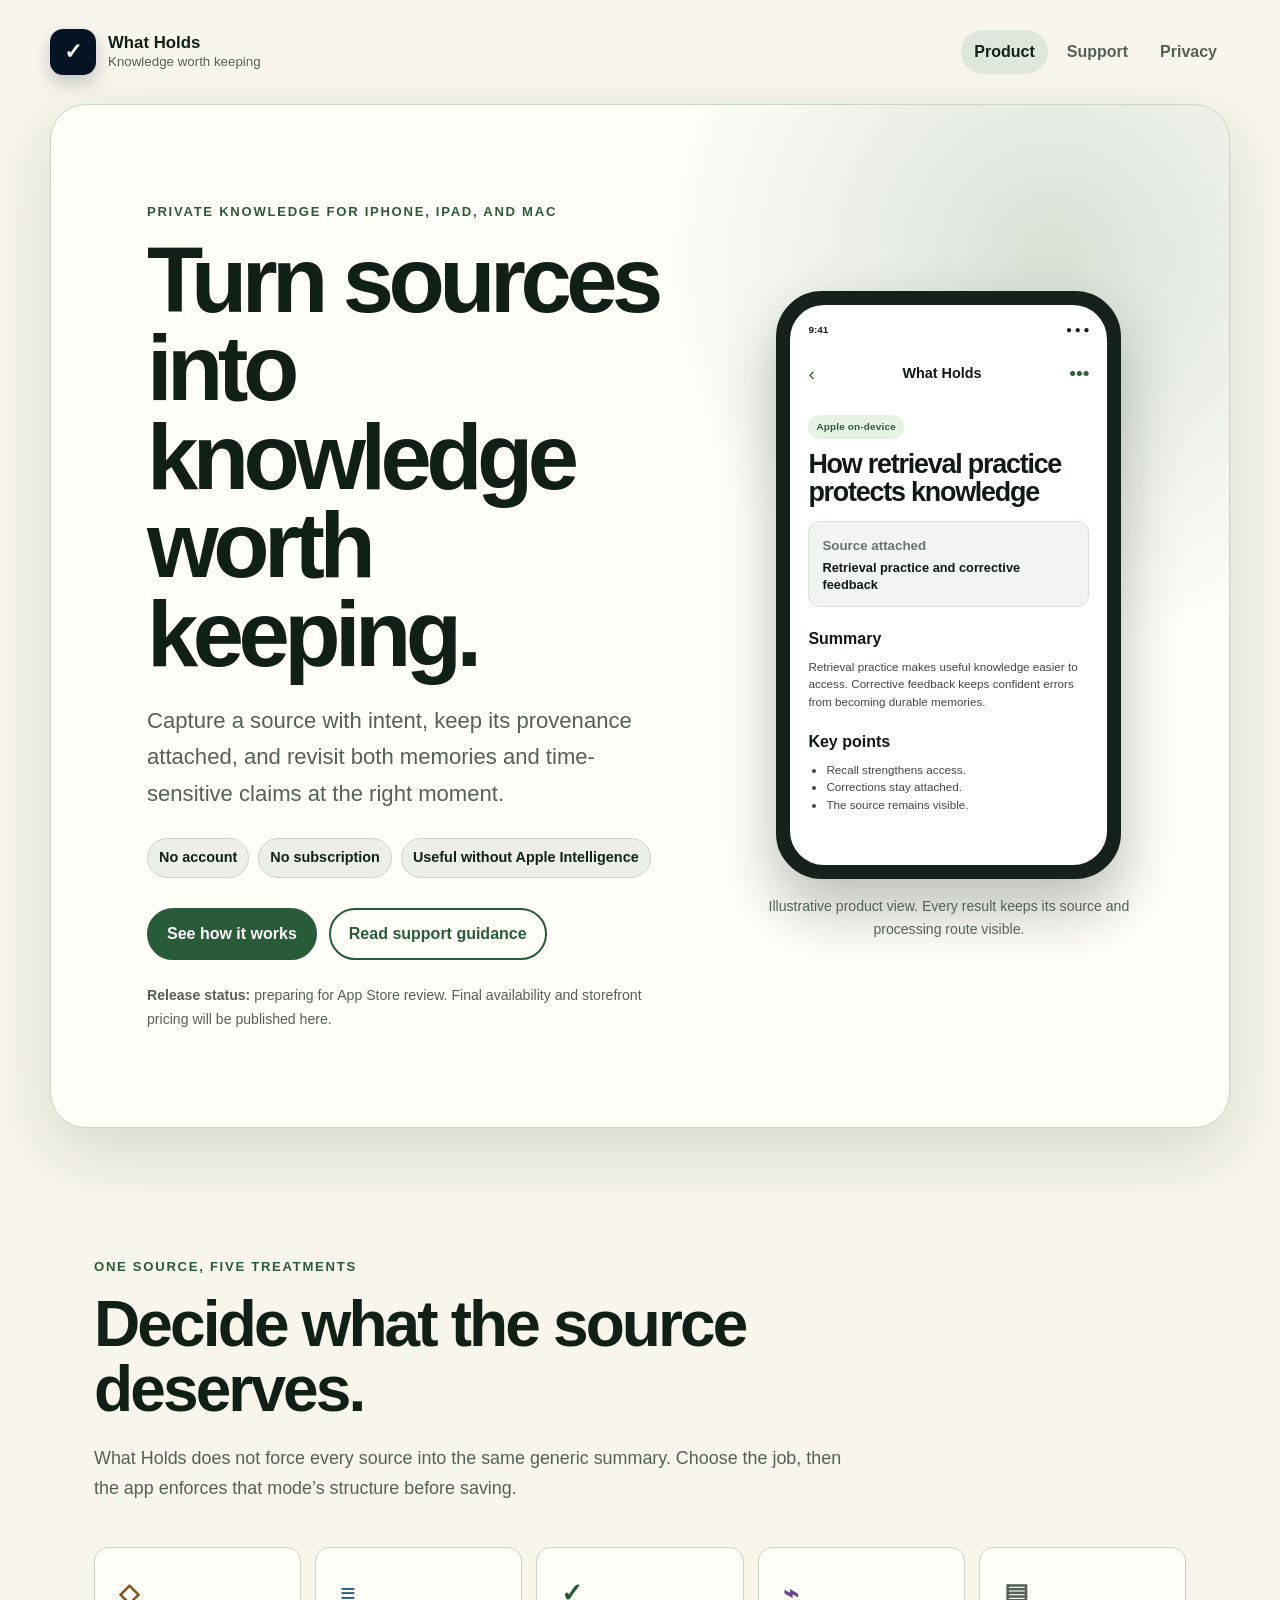
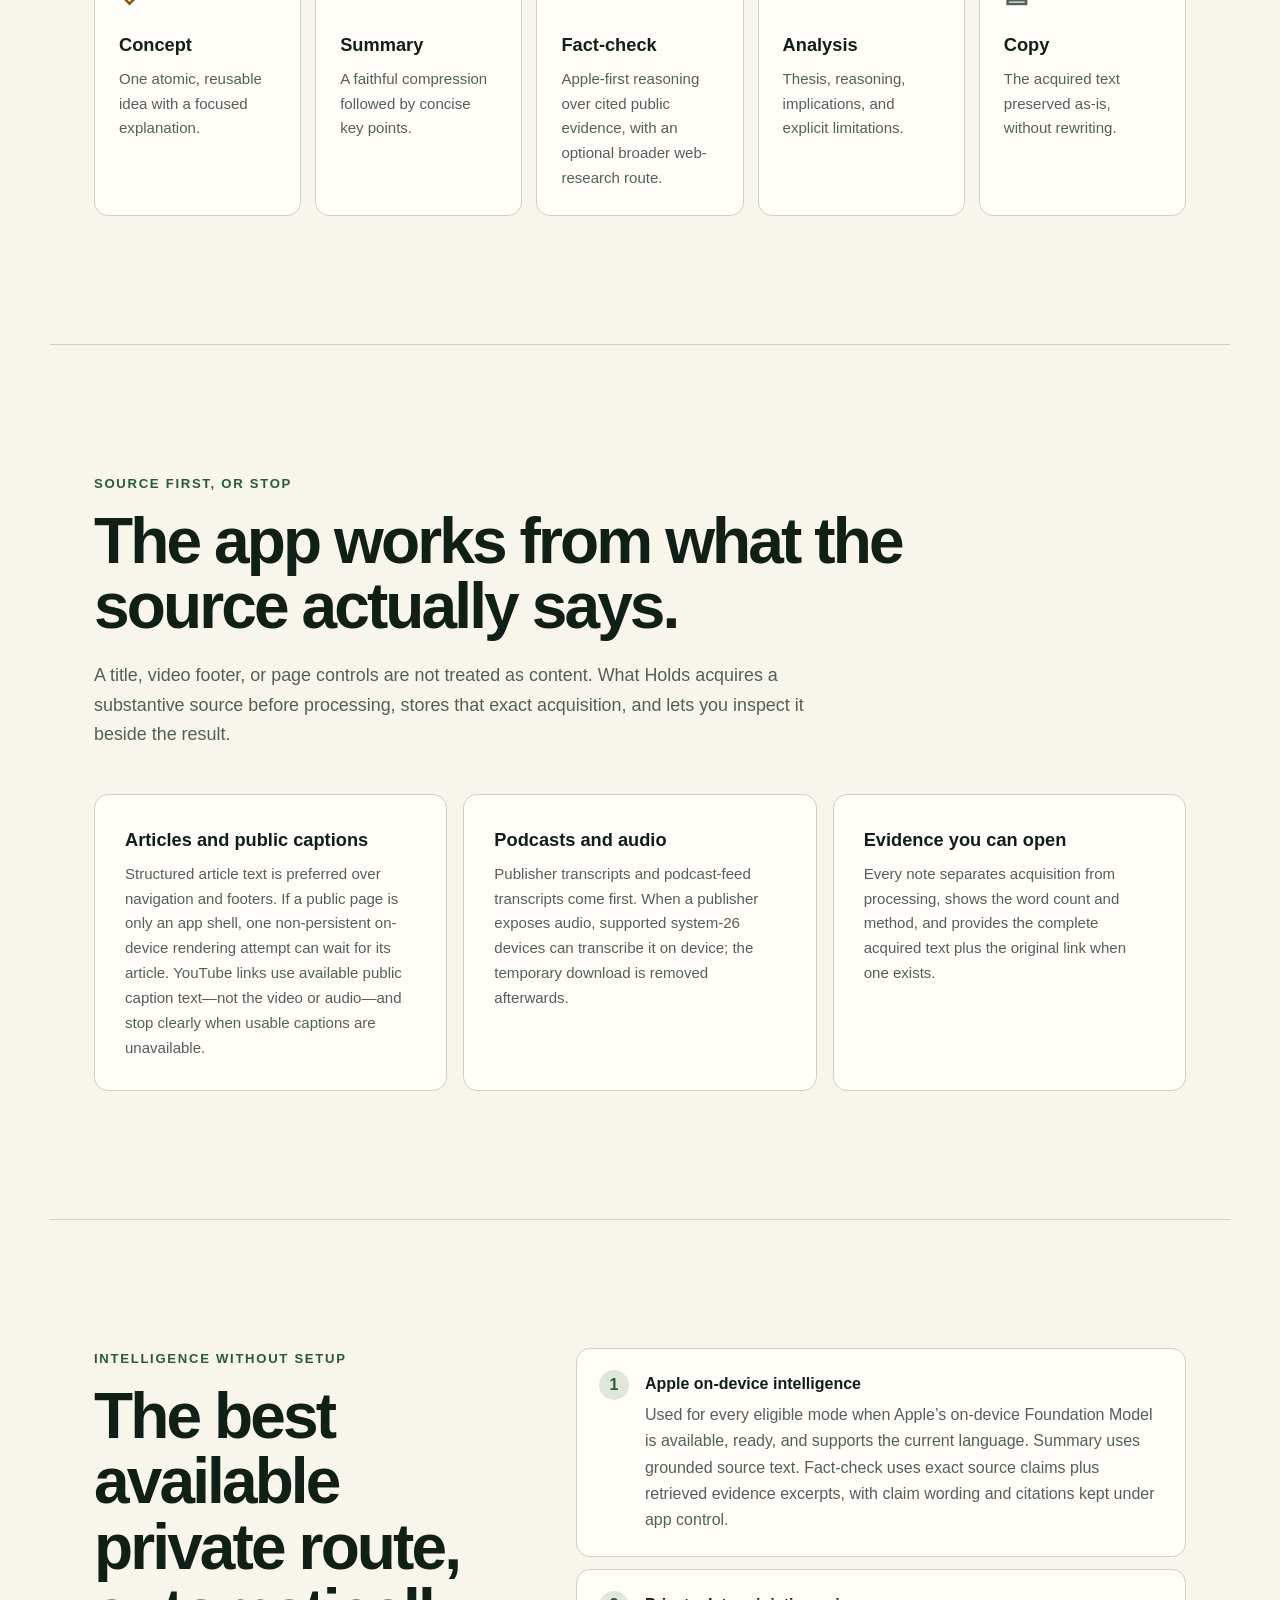
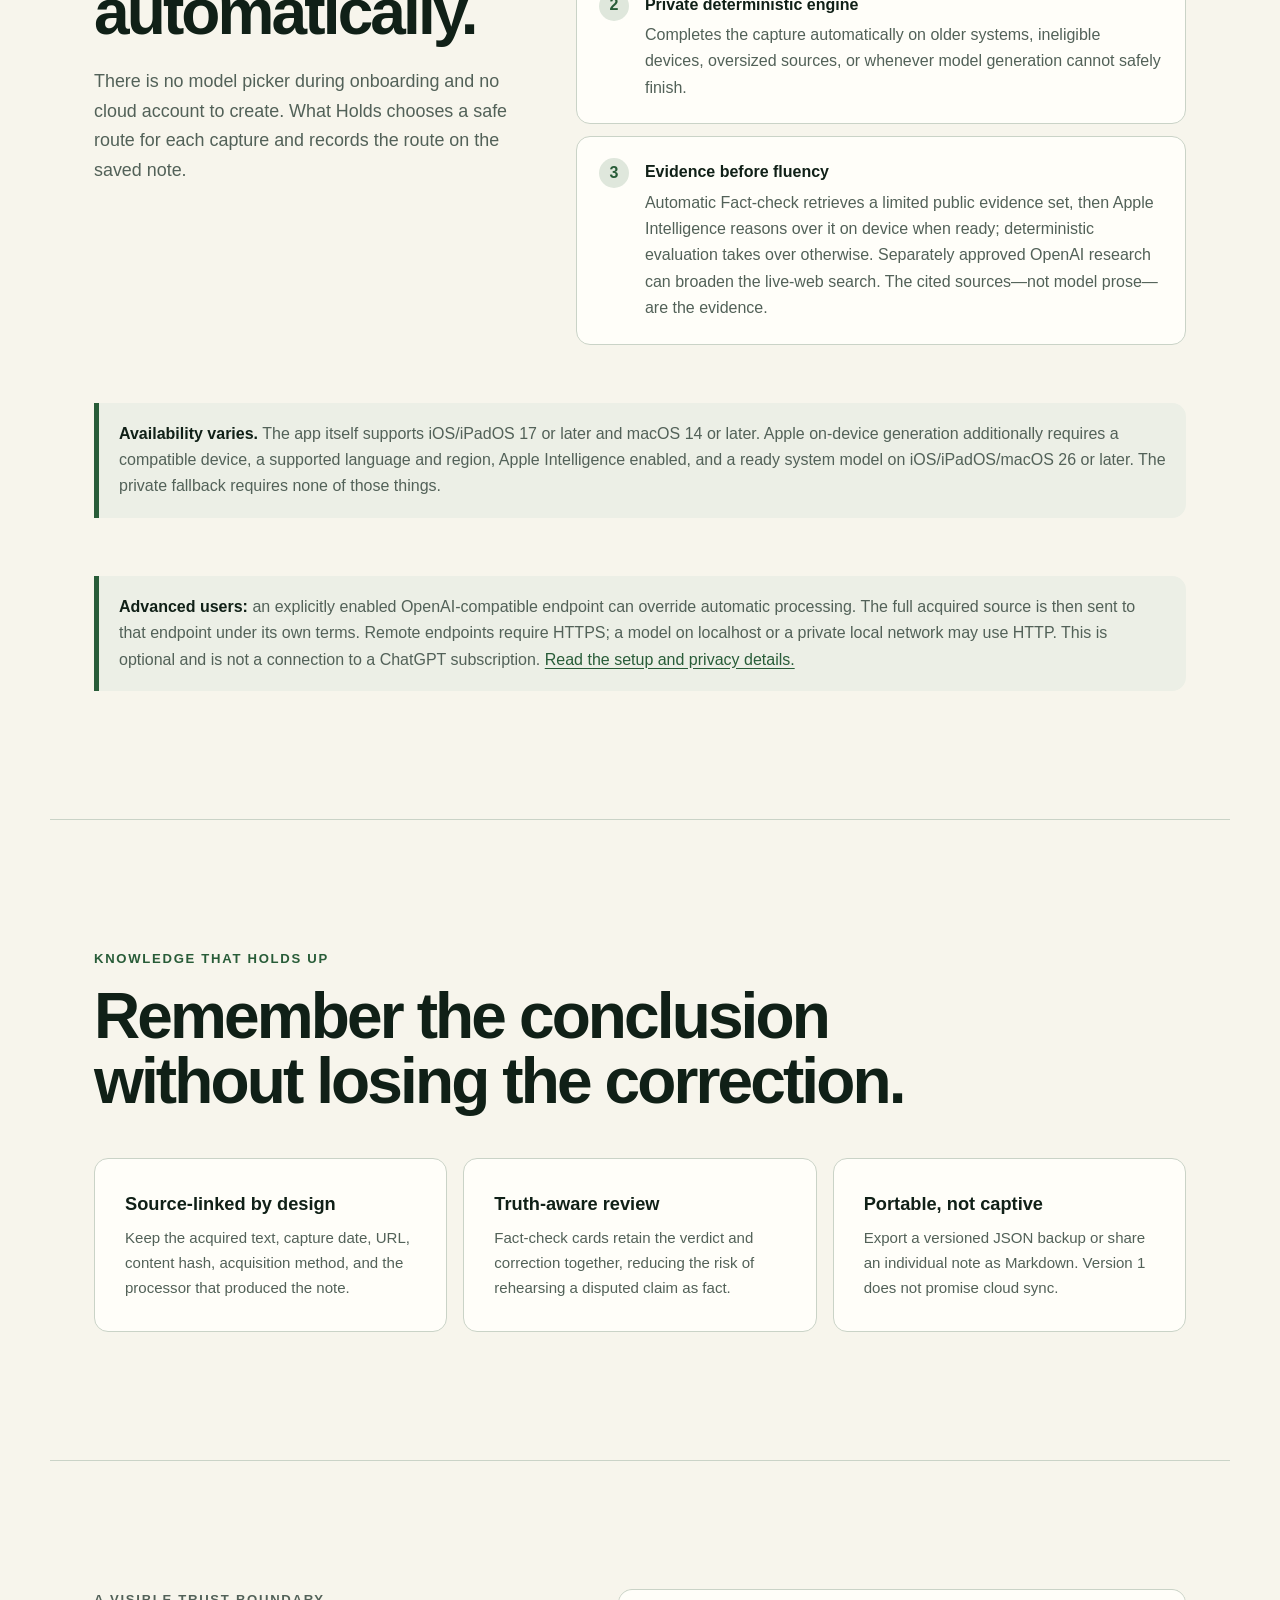
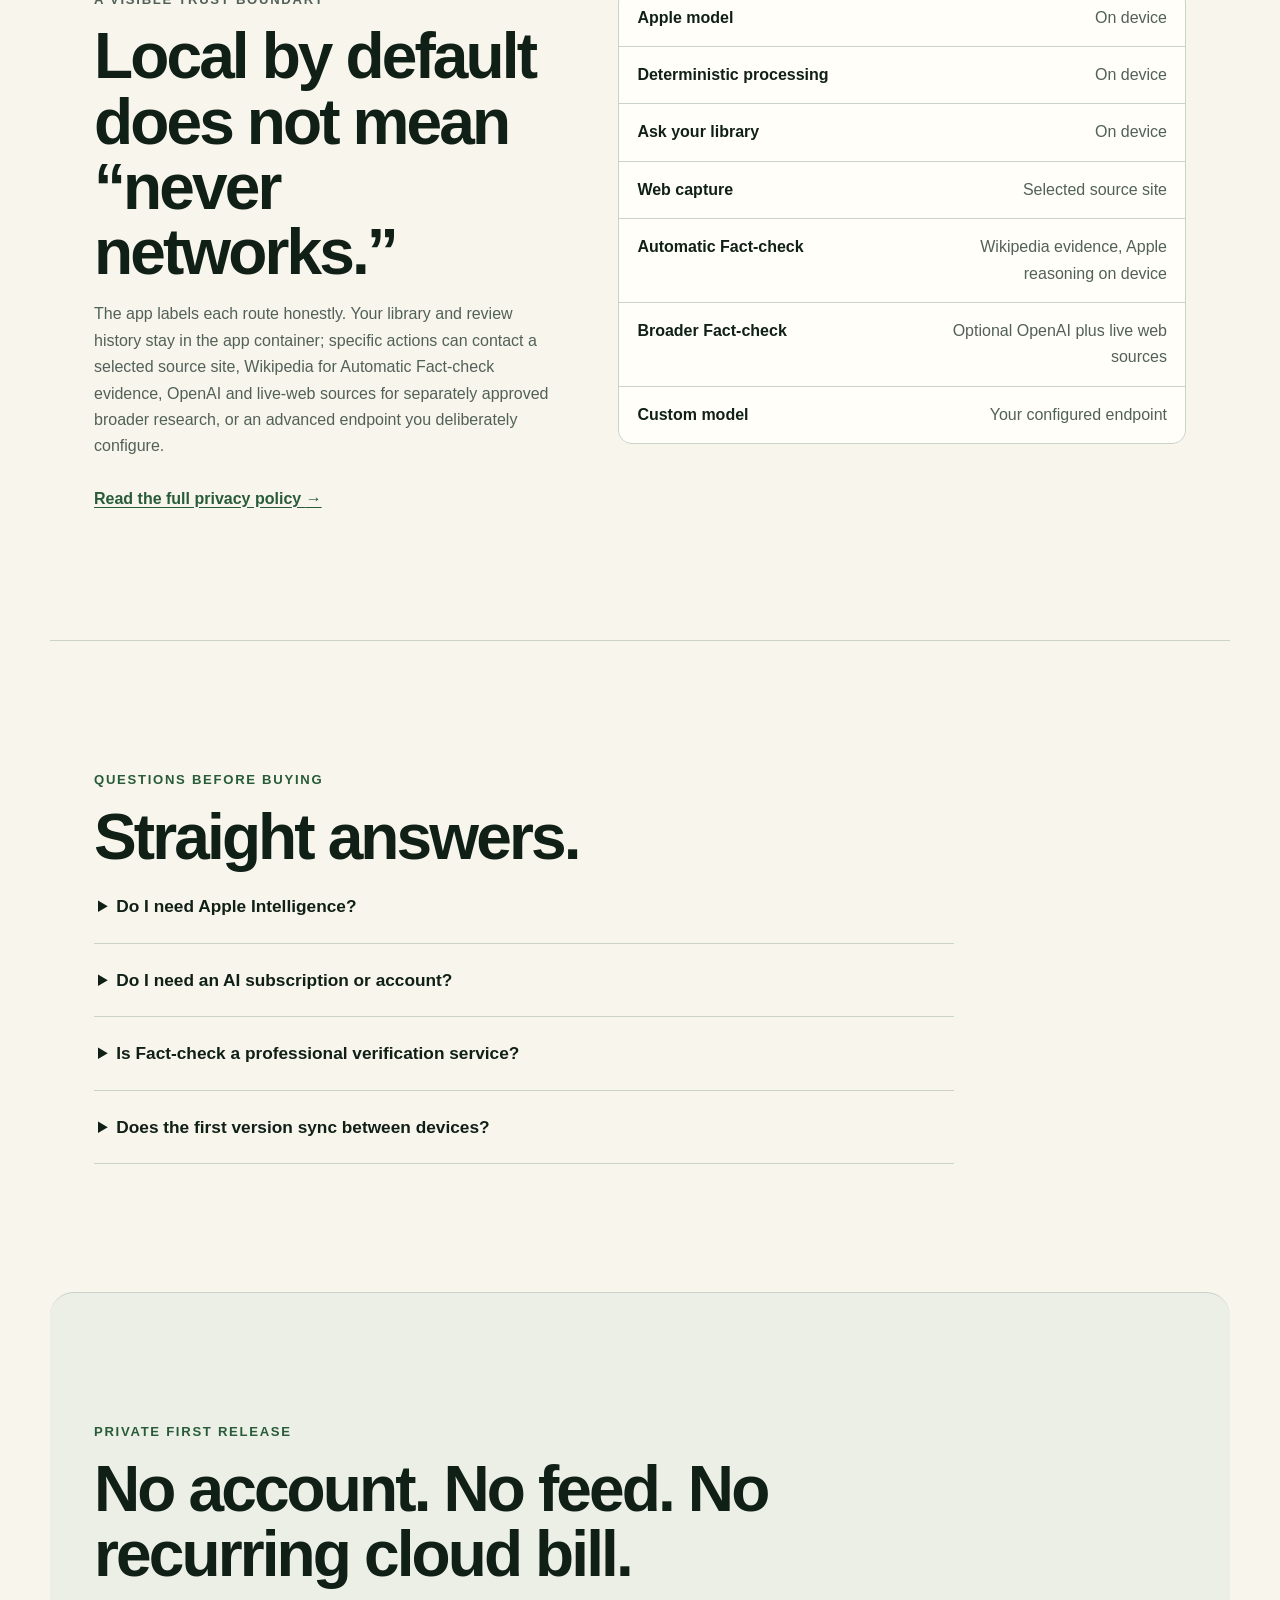
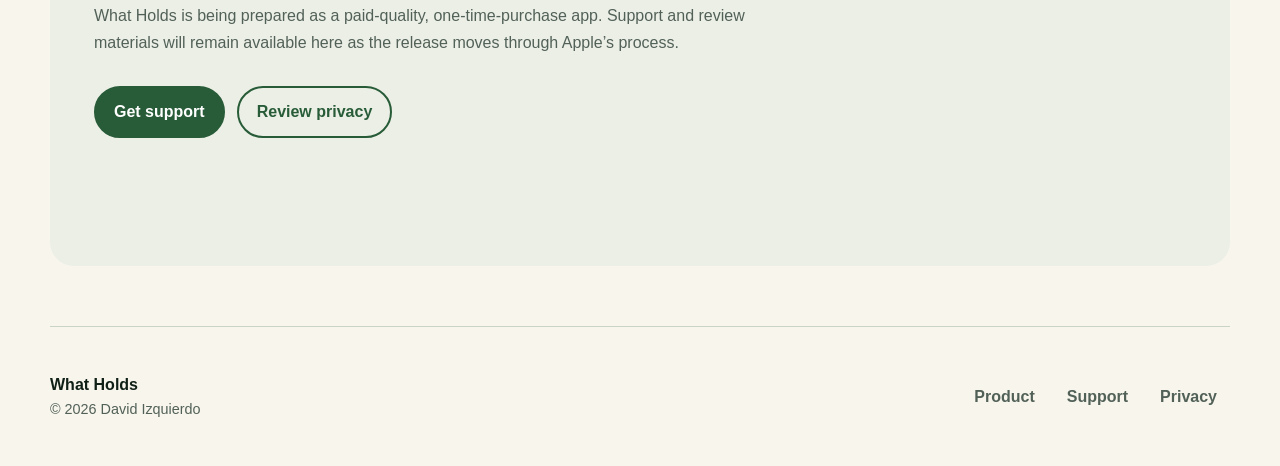
==== index.html @ 62cf9e4e "Explain Apple-first fact-check processing" ====
<!doctype html>
<html lang="en">
<head>
  <meta charset="utf-8">
  <meta name="viewport" content="width=device-width, initial-scale=1">
  <meta name="description" content="What Holds turns sources into durable, source-linked knowledge with automatic on-device intelligence and a private fallback.">
  <meta name="theme-color" media="(prefers-color-scheme: light)" content="#f7f5ec">
  <meta name="theme-color" media="(prefers-color-scheme: dark)" content="#0d1510">
  <meta property="og:type" content="website">
  <meta property="og:title" content="What Holds — Knowledge worth keeping">
  <meta property="og:description" content="Capture deliberately, keep the source attached, and review conclusions without losing corrections.">
  <meta property="og:url" content="https://davidizki.github.io/what-holds-support/">
  <title>What Holds — Knowledge worth keeping</title>
  <link rel="canonical" href="https://davidizki.github.io/what-holds-support/">
  <link rel="icon" href="site-icon.svg" type="image/svg+xml">
  <link rel="stylesheet" href="styles.css">
</head>
<body>
<a class="skip-link" href="#main">Skip to content</a>

<header class="site-header">
  <a class="brand" href="index.html" aria-label="What Holds home">
    <span class="mark" aria-hidden="true">✓</span>
    <span><strong>What Holds</strong><small>Knowledge worth keeping</small></span>
  </a>
  <nav aria-label="Primary navigation">
    <a href="index.html" aria-current="page">Product</a>
    <a href="support.html">Support</a>
    <a href="privacy.html">Privacy</a>
  </nav>
</header>

<main id="main">
  <section class="hero" aria-labelledby="hero-title">
    <div class="hero-copy">
      <p class="eyebrow">Private knowledge for iPhone, iPad, and Mac</p>
      <h1 id="hero-title">Turn sources into knowledge worth keeping.</h1>
      <p class="lede">Capture a source with intent, keep its provenance attached, and revisit both memories and time-sensitive claims at the right moment.</p>
      <ul class="promise-list" aria-label="Product promises">
        <li>No account</li>
        <li>No subscription</li>
        <li>Useful without Apple Intelligence</li>
      </ul>
      <div class="actions">
        <a class="button" href="#treatments">See how it works</a>
        <a class="button secondary" href="support.html">Read support guidance</a>
      </div>
      <p class="release-note"><strong>Release status:</strong> preparing for App Store review. Final availability and storefront pricing will be published here.</p>
    </div>

    <figure class="product-preview">
      <div class="device-frame">
        <div class="app-mock" role="img" aria-label="Illustration of What Holds showing a source-linked Summary and Apple on-device processing provenance">
          <div aria-hidden="true">
            <div class="mock-status"><span>9:41</span><span>● ● ●</span></div>
            <div class="mock-nav"><span>‹</span><strong>What Holds</strong><span>•••</span></div>
            <span class="mock-provider">Apple on-device</span>
            <h3>How retrieval practice protects knowledge</h3>
            <div class="mock-source"><small>Source attached</small><strong>Retrieval practice and corrective feedback</strong></div>
            <h4>Summary</h4>
            <p>Retrieval practice makes useful knowledge easier to access. Corrective feedback keeps confident errors from becoming durable memories.</p>
            <h4>Key points</h4>
            <ul>
              <li>Recall strengthens access.</li>
              <li>Corrections stay attached.</li>
              <li>The source remains visible.</li>
            </ul>
          </div>
        </div>
      </div>
      <figcaption>Illustrative product view. Every result keeps its source and processing route visible.</figcaption>
    </figure>
  </section>

  <section id="treatments" class="section" aria-labelledby="treatments-title">
    <p class="eyebrow">One source, five treatments</p>
    <h2 id="treatments-title">Decide what the source deserves.</h2>
    <p class="section-intro">What Holds does not force every source into the same generic summary. Choose the job, then the app enforces that mode’s structure before saving.</p>
    <div class="mode-grid">
      <article class="mode-card concept">
        <span class="mode-icon" aria-hidden="true">◇</span>
        <h3>Concept</h3>
        <p>One atomic, reusable idea with a focused explanation.</p>
      </article>
      <article class="mode-card summary">
        <span class="mode-icon" aria-hidden="true">≡</span>
        <h3>Summary</h3>
        <p>A faithful compression followed by concise key points.</p>
      </article>
      <article class="mode-card fact-check">
        <span class="mode-icon" aria-hidden="true">✓</span>
        <h3>Fact-check</h3>
        <p>Apple-first reasoning over cited public evidence, with an optional broader web-research route.</p>
      </article>
      <article class="mode-card analysis">
        <span class="mode-icon" aria-hidden="true">⌁</span>
        <h3>Analysis</h3>
        <p>Thesis, reasoning, implications, and explicit limitations.</p>
      </article>
      <article class="mode-card copy">
        <span class="mode-icon" aria-hidden="true">▤</span>
        <h3>Copy</h3>
        <p>The acquired text preserved as-is, without rewriting.</p>
      </article>
    </div>
  </section>

  <section class="section" aria-labelledby="source-first-title">
    <p class="eyebrow">Source first, or stop</p>
    <h2 id="source-first-title">The app works from what the source actually says.</h2>
    <p class="section-intro">A title, video footer, or page controls are not treated as content. What Holds acquires a substantive source before processing, stores that exact acquisition, and lets you inspect it beside the result.</p>
    <div class="benefit-grid">
      <article class="feature-card">
        <h3>Articles and public captions</h3>
        <p>Structured article text is preferred over navigation and footers. If a public page is only an app shell, one non-persistent on-device rendering attempt can wait for its article. YouTube links use available public caption text—not the video or audio—and stop clearly when usable captions are unavailable.</p>
      </article>
      <article class="feature-card">
        <h3>Podcasts and audio</h3>
        <p>Publisher transcripts and podcast-feed transcripts come first. When a publisher exposes audio, supported system-26 devices can transcribe it on device; the temporary download is removed afterwards.</p>
      </article>
      <article class="feature-card">
        <h3>Evidence you can open</h3>
        <p>Every note separates acquisition from processing, shows the word count and method, and provides the complete acquired text plus the original link when one exists.</p>
      </article>
    </div>
  </section>

  <section class="section intelligence" aria-labelledby="intelligence-title">
    <div>
      <p class="eyebrow">Intelligence without setup</p>
      <h2 id="intelligence-title">The best available private route, automatically.</h2>
      <p class="section-intro">There is no model picker during onboarding and no cloud account to create. What Holds chooses a safe route for each capture and records the route on the saved note.</p>
    </div>
    <ol class="route-list">
      <li>
        <strong>Apple on-device intelligence</strong>
        <span>Used for every eligible mode when Apple’s on-device Foundation Model is available, ready, and supports the current language. Summary uses grounded source text. Fact-check uses exact source claims plus retrieved evidence excerpts, with claim wording and citations kept under app control.</span>
      </li>
      <li>
        <strong>Private deterministic engine</strong>
        <span>Completes the capture automatically on older systems, ineligible devices, oversized sources, or whenever model generation cannot safely finish.</span>
      </li>
      <li>
        <strong>Evidence before fluency</strong>
        <span>Automatic Fact-check retrieves a limited public evidence set, then Apple Intelligence reasons over it on device when ready; deterministic evaluation takes over otherwise. Separately approved OpenAI research can broaden the live-web search. The cited sources—not model prose—are the evidence.</span>
      </li>
    </ol>
    <aside class="notice" aria-label="Apple Intelligence availability">
      <strong>Availability varies.</strong> The app itself supports iOS/iPadOS 17 or later and macOS 14 or later. Apple on-device generation additionally requires a compatible device, a supported language and region, Apple Intelligence enabled, and a ready system model on iOS/iPadOS/macOS 26 or later. The private fallback requires none of those things.
    </aside>
    <p class="advanced-note"><strong>Advanced users:</strong> an explicitly enabled OpenAI-compatible endpoint can override automatic processing. The full acquired source is then sent to that endpoint under its own terms. Remote endpoints require HTTPS; a model on localhost or a private local network may use HTTP. This is optional and is not a connection to a ChatGPT subscription. <a href="support.html#custom-endpoint">Read the setup and privacy details.</a></p>
  </section>

  <section class="section" aria-labelledby="learning-title">
    <p class="eyebrow">Knowledge that holds up</p>
    <h2 id="learning-title">Remember the conclusion without losing the correction.</h2>
    <div class="benefit-grid">
      <article class="feature-card">
        <h3>Source-linked by design</h3>
        <p>Keep the acquired text, capture date, URL, content hash, acquisition method, and the processor that produced the note.</p>
      </article>
      <article class="feature-card">
        <h3>Truth-aware review</h3>
        <p>Fact-check cards retain the verdict and correction together, reducing the risk of rehearsing a disputed claim as fact.</p>
      </article>
      <article class="feature-card">
        <h3>Portable, not captive</h3>
        <p>Export a versioned JSON backup or share an individual note as Markdown. Version 1 does not promise cloud sync.</p>
      </article>
    </div>
  </section>

  <section class="section privacy-summary" aria-labelledby="privacy-title">
    <div>
      <p class="eyebrow">A visible trust boundary</p>
      <h2 id="privacy-title">Local by default does not mean “never networks.”</h2>
      <p>The app labels each route honestly. Your library and review history stay in the app container; specific actions can contact a selected source site, Wikipedia for Automatic Fact-check evidence, OpenAI and live-web sources for separately approved broader research, or an advanced endpoint you deliberately configure.</p>
      <a class="text-link" href="privacy.html">Read the full privacy policy <span aria-hidden="true">→</span></a>
    </div>
    <dl class="boundary-list">
      <div><dt>Apple model</dt><dd>On device</dd></div>
      <div><dt>Deterministic processing</dt><dd>On device</dd></div>
      <div><dt>Ask your library</dt><dd>On device</dd></div>
      <div><dt>Web capture</dt><dd>Selected source site</dd></div>
      <div><dt>Automatic Fact-check</dt><dd>Wikipedia evidence, Apple reasoning on device</dd></div>
      <div><dt>Broader Fact-check</dt><dd>Optional OpenAI plus live web sources</dd></div>
      <div><dt>Custom model</dt><dd>Your configured endpoint</dd></div>
    </dl>
  </section>

  <section class="section faq" aria-labelledby="faq-title">
    <p class="eyebrow">Questions before buying</p>
    <h2 id="faq-title">Straight answers.</h2>
    <details>
      <summary>Do I need Apple Intelligence?</summary>
      <p>No. Compatible devices get richer on-device processing automatically when Apple’s model is ready. Every supported device retains the private deterministic route.</p>
    </details>
    <details>
      <summary>Do I need an AI subscription or account?</summary>
      <p>No What Holds account or subscription is required. Automatic Apple-first Fact-check and standard processing work without an API key. Broader live-web research is optional and needs a separately billed OpenAI Platform API key; it cannot use or connect to a ChatGPT subscription. The advanced custom endpoint is also optional.</p>
    </details>
    <details>
      <summary>Is Fact-check a professional verification service?</summary>
      <p>No. Automatic Fact-check asks Apple Intelligence to reason on device over a clearly limited retrieved evidence set when the model is ready, with deterministic evaluation otherwise. Optional OpenAI research can search more current web sources and save verified clickable citations. Both are automated research aids: “Unsupported” means the selected route did not corroborate the claim, not that the claim is proven false.</p>
    </details>
    <details>
      <summary>Does the first version sync between devices?</summary>
      <p>No. Each device keeps its own local library. Use JSON export for a portable backup and import it deliberately on another device.</p>
    </details>
  </section>

  <section class="section closing" aria-labelledby="closing-title">
    <p class="eyebrow">Private first release</p>
    <h2 id="closing-title">No account. No feed. No recurring cloud bill.</h2>
    <p>What Holds is being prepared as a paid-quality, one-time-purchase app. Support and review materials will remain available here as the release moves through Apple’s process.</p>
    <div class="actions">
      <a class="button" href="support.html">Get support</a>
      <a class="button secondary" href="privacy.html">Review privacy</a>
    </div>
  </section>
</main>

<footer class="site-footer">
  <div><strong>What Holds</strong><span>© 2026 David Izquierdo</span></div>
  <nav aria-label="Footer navigation">
    <a href="index.html">Product</a>
    <a href="support.html">Support</a>
    <a href="privacy.html">Privacy</a>
  </nav>
</footer>
</body>
</html>
---- styles.css ----
:root {
  color-scheme: light dark;
  --ink: #102017;
  --muted: #526158;
  --paper: #f7f5ec;
  --paper-raised: #fffef9;
  --surface: #ecefe6;
  --surface-strong: #dfe7dc;
  --border: #cad3c7;
  --accent: #285c38;
  --accent-strong: #1f472c;
  --accent-ink: #ffffff;
  --blue: #225d80;
  --orange: #8a5110;
  --purple: #68458f;
  --shadow: 0 24px 70px rgb(26 48 31 / 14%);
  --radius: 24px;
  --compact-radius: 14px;
  font-family: -apple-system, BlinkMacSystemFont, "SF Pro Text", "Segoe UI", sans-serif;
}

@media (prefers-color-scheme: dark) {
  :root {
    --ink: #eef4ed;
    --muted: #b3c0b5;
    --paper: #0d1510;
    --paper-raised: #121d16;
    --surface: #17231a;
    --surface-strong: #213126;
    --border: #34473a;
    --accent: #a4d39e;
    --accent-strong: #c0e8bb;
    --accent-ink: #102017;
    --blue: #8bc8eb;
    --orange: #efb96e;
    --purple: #c4a7e5;
    --shadow: 0 24px 70px rgb(0 0 0 / 35%);
  }
}

* { box-sizing: border-box; }
html { scroll-behavior: smooth; }
body {
  margin: 0;
  background: var(--paper);
  color: var(--ink);
  font-size: 1rem;
  line-height: 1.65;
  text-rendering: optimizeLegibility;
}
img { display: block; max-width: 100%; }
a { color: var(--accent); text-underline-offset: .18em; }
a:hover { color: var(--accent-strong); }
a:focus-visible,
button:focus-visible,
summary:focus-visible,
[tabindex="0"]:focus-visible {
  outline: 3px solid var(--accent);
  outline-offset: 4px;
  border-radius: 4px;
}
.skip-link {
  position: fixed;
  z-index: 20;
  top: 12px;
  left: 12px;
  padding: 10px 14px;
  border-radius: 8px;
  background: var(--accent);
  color: var(--accent-ink);
  font-weight: 750;
  transform: translateY(-160%);
}
.skip-link:focus { transform: translateY(0); }

.site-header,
.site-footer,
main {
  width: min(1180px, calc(100% - 40px));
  margin-inline: auto;
}
.site-header {
  display: flex;
  align-items: center;
  justify-content: space-between;
  gap: 24px;
  min-height: 104px;
  padding-block: 20px;
}
.brand {
  display: inline-flex;
  align-items: center;
  gap: 12px;
  color: var(--ink);
  text-decoration: none;
}
.brand > span:last-child { display: grid; line-height: 1.25; }
.brand strong { font-size: 1.05rem; }
.brand small { color: var(--muted); }
.mark {
  display: grid;
  width: 46px;
  height: 46px;
  place-items: center;
  border-radius: 13px;
  background: #061325;
  color: #eef4df;
  box-shadow: 0 8px 18px rgb(6 19 37 / 20%);
  font-size: 1.4rem;
  font-weight: 800;
}
.site-header nav,
.site-footer nav {
  display: flex;
  align-items: center;
  gap: 6px;
}
.site-header nav a,
.site-footer nav a {
  min-height: 44px;
  padding: 9px 13px;
  border-radius: 999px;
  color: var(--muted);
  font-weight: 700;
  text-decoration: none;
}
.site-header nav a:hover,
.site-header nav a[aria-current="page"],
.site-footer nav a:hover,
.site-footer nav a[aria-current="page"] {
  background: var(--surface-strong);
  color: var(--ink);
}

.hero {
  display: grid;
  grid-template-columns: minmax(0, 1.18fr) minmax(300px, .82fr);
  gap: clamp(38px, 7vw, 88px);
  align-items: center;
  min-height: 720px;
  padding: clamp(48px, 8vw, 96px);
  overflow: hidden;
  border: 1px solid var(--border);
  border-radius: 36px;
  background:
    radial-gradient(circle at 85% 15%, color-mix(in srgb, var(--accent) 18%, transparent), transparent 30%),
    var(--paper-raised);
  box-shadow: var(--shadow);
}
.hero > *,
.intelligence > *,
.privacy-summary > * { min-width: 0; }
.hero h1,
.document-header h1 {
  max-width: 760px;
  margin: 0;
  font-size: clamp(2.9rem, 7.2vw, 6.1rem);
  letter-spacing: -.06em;
  line-height: .96;
}
.eyebrow {
  margin: 0 0 14px;
  color: var(--accent);
  font-size: .82rem;
  font-weight: 850;
  letter-spacing: .13em;
  text-transform: uppercase;
}
.lede {
  max-width: 720px;
  margin: 24px 0 0;
  color: var(--muted);
  font-size: clamp(1.15rem, 2vw, 1.38rem);
}
.promise-list {
  display: flex;
  flex-wrap: wrap;
  gap: 9px;
  margin: 26px 0 0;
  padding: 0;
  list-style: none;
}
.promise-list li {
  padding: 7px 11px;
  border: 1px solid var(--border);
  border-radius: 999px;
  background: var(--surface);
  color: var(--ink);
  font-size: .9rem;
  font-weight: 720;
}
.actions {
  display: flex;
  flex-wrap: wrap;
  gap: 12px;
  margin-top: 30px;
}
.button {
  display: inline-flex;
  align-items: center;
  justify-content: center;
  min-height: 48px;
  padding: 11px 18px;
  border: 2px solid var(--accent);
  border-radius: 999px;
  background: var(--accent);
  color: var(--accent-ink);
  font-weight: 780;
  text-decoration: none;
}
.button:hover { background: var(--accent-strong); border-color: var(--accent-strong); color: var(--accent-ink); }
.button.secondary { background: transparent; color: var(--accent); }
.button.secondary:hover { background: var(--surface-strong); color: var(--accent-strong); }
.release-note {
  max-width: 620px;
  margin: 24px 0 0;
  color: var(--muted);
  font-size: .88rem;
}
.product-preview { width: 100%; margin: 0; text-align: center; }
.product-preview figcaption { margin-top: 16px; color: var(--muted); font-size: .88rem; }
.device-frame {
  width: min(100%, 345px);
  max-height: 590px;
  margin-inline: auto;
  padding: 9px;
  overflow: hidden;
  border: 5px solid #17211b;
  border-radius: 46px;
  background: #17211b;
  box-shadow: 0 30px 60px rgb(10 24 14 / 28%);
}
.app-mock {
  height: 560px;
  overflow: hidden;
  border-radius: 34px;
  background: #ffffff;
  color: #111914;
  text-align: left;
}
.app-mock > div { padding: 17px 18px 30px; }
.mock-status,
.mock-nav { display: flex; align-items: center; justify-content: space-between; }
.mock-status { margin-bottom: 20px; font-size: .62rem; font-weight: 800; }
.mock-nav { margin-bottom: 22px; font-size: .9rem; }
.mock-nav span { color: #315f36; font-size: 1.2rem; }
.mock-provider {
  display: inline-block;
  margin-bottom: 12px;
  padding: 4px 8px;
  border-radius: 999px;
  background: #e6f2e3;
  color: #285c38;
  font-size: .62rem;
  font-weight: 850;
  letter-spacing: .02em;
}
.app-mock h3 { margin: 0 0 15px; font-size: 1.68rem; letter-spacing: -.045em; line-height: 1.02; }
.mock-source { display: grid; gap: 3px; padding: 13px; border: 1px solid #d9dfd8; border-radius: 12px; background: #f2f4f1; }
.mock-source small { color: #68736b; font-weight: 750; }
.mock-source strong { font-size: .8rem; line-height: 1.3; }
.app-mock h4 { margin: 19px 0 5px; font-size: 1rem; }
.app-mock p,
.app-mock li { color: #3e4841; font-size: .73rem; line-height: 1.5; }
.app-mock p { margin: 0; }
.app-mock ul { margin: 5px 0 0; padding-left: 18px; }

.section { padding: clamp(78px, 10vw, 130px) clamp(8px, 4vw, 44px); }
.section + .section { border-top: 1px solid var(--border); }
.section h2 {
  max-width: 820px;
  margin: 0;
  font-size: clamp(2.1rem, 5vw, 4.2rem);
  letter-spacing: -.045em;
  line-height: 1.02;
}
.section-intro { max-width: 750px; margin: 22px 0 0; color: var(--muted); font-size: 1.12rem; }
.mode-grid {
  display: grid;
  grid-template-columns: repeat(5, minmax(0, 1fr));
  gap: 14px;
  margin-top: 44px;
}
.mode-card,
.feature-card {
  padding: 24px;
  border: 1px solid var(--border);
  border-radius: var(--compact-radius);
  background: var(--paper-raised);
}
.mode-card h3,
.feature-card h3 { margin: 14px 0 7px; font-size: 1.14rem; }
.mode-card p,
.feature-card p { margin: 0; color: var(--muted); font-size: .94rem; }
.mode-icon { font-size: 1.65rem; font-weight: 800; }
.concept .mode-icon { color: var(--orange); }
.summary .mode-icon { color: var(--blue); }
.fact-check .mode-icon { color: var(--accent); }
.analysis .mode-icon { color: var(--purple); }
.copy .mode-icon { color: var(--muted); }

.intelligence {
  display: grid;
  grid-template-columns: minmax(0, .82fr) minmax(360px, 1.18fr);
  gap: 58px;
  align-items: start;
}
.route-list { display: grid; gap: 12px; margin: 0; padding: 0; counter-reset: route; list-style: none; }
.route-list li {
  position: relative;
  display: grid;
  gap: 4px;
  padding: 22px 24px 22px 68px;
  border: 1px solid var(--border);
  border-radius: var(--compact-radius);
  background: var(--paper-raised);
  counter-increment: route;
}
.route-list li::before {
  position: absolute;
  top: 21px;
  left: 22px;
  display: grid;
  width: 30px;
  height: 30px;
  place-items: center;
  border-radius: 50%;
  background: var(--surface-strong);
  color: var(--accent);
  content: counter(route);
  font-weight: 850;
}
.route-list span { color: var(--muted); }
.notice,
.advanced-note {
  grid-column: 1 / -1;
  margin: 0;
  padding: 18px 20px;
  border-left: 5px solid var(--accent);
  border-radius: 0 var(--compact-radius) var(--compact-radius) 0;
  background: var(--surface);
  color: var(--muted);
}
.notice strong,
.advanced-note strong { color: var(--ink); }
.benefit-grid { display: grid; grid-template-columns: repeat(3, 1fr); gap: 16px; margin-top: 44px; }
.feature-card { padding: 30px; }
.feature-card h3 { margin-top: 0; }

.privacy-summary {
  display: grid;
  grid-template-columns: minmax(0, .9fr) minmax(320px, 1.1fr);
  gap: 60px;
  align-items: start;
}
.privacy-summary p { color: var(--muted); }
.text-link { display: inline-block; margin-top: 10px; font-weight: 800; }
.boundary-list { display: grid; gap: 1px; margin: 0; overflow: hidden; border: 1px solid var(--border); border-radius: var(--compact-radius); background: var(--border); }
.boundary-list div { display: grid; grid-template-columns: 1fr 1fr; gap: 18px; padding: 15px 18px; background: var(--paper-raised); }
.boundary-list dt { font-weight: 760; }
.boundary-list dd { margin: 0; color: var(--muted); text-align: right; }

.faq details { max-width: 860px; border-bottom: 1px solid var(--border); }
.faq summary { padding: 22px 4px; cursor: pointer; font-size: 1.08rem; font-weight: 780; }
.faq details p { max-width: 760px; margin: 0 0 24px; color: var(--muted); }
.closing { margin-bottom: 60px; border-radius: var(--radius); background: var(--surface); }
.closing p:not(.eyebrow) { max-width: 720px; color: var(--muted); }

.document-page { max-width: 980px; }
.document-header { padding: clamp(60px, 10vw, 110px) 0 54px; }
.document-header h1 { font-size: clamp(2.8rem, 7vw, 5.6rem); }
.document-nav {
  display: flex;
  flex-wrap: wrap;
  gap: 8px;
  padding: 14px;
  border: 1px solid var(--border);
  border-radius: var(--compact-radius);
  background: var(--paper-raised);
}
.document-nav strong,
.document-nav a { min-height: 42px; padding: 8px 11px; }
.document-nav a { border-radius: 8px; color: var(--accent); font-weight: 700; }
.document-content { max-width: 820px; padding: 34px 0 110px; }
.document-content section { padding-top: 44px; scroll-margin-top: 20px; }
.document-content h2 { margin: 0 0 14px; font-size: clamp(1.65rem, 4vw, 2.4rem); letter-spacing: -.025em; line-height: 1.15; }
.document-content h3 { margin: 30px 0 8px; font-size: 1.2rem; }
.document-content p,
.document-content li { color: var(--muted); }
.document-content strong { color: var(--ink); }
.document-content li + li { margin-top: 8px; }
.table-wrap { max-width: 100%; margin: 28px 0; overflow-x: auto; border: 1px solid var(--border); border-radius: var(--compact-radius); }
table { width: 100%; min-width: 720px; border-collapse: collapse; background: var(--paper-raised); font-size: .92rem; }
th,
td { padding: 14px 16px; border-bottom: 1px solid var(--border); text-align: left; vertical-align: top; }
thead th { background: var(--surface); color: var(--ink); }
tbody th { color: var(--ink); }
tbody td { color: var(--muted); }
tbody tr:last-child th,
tbody tr:last-child td { border-bottom: 0; }
.status-list { display: grid; gap: 12px; margin: 26px 0; }
.status-list div { padding: 20px; border: 1px solid var(--border); border-radius: var(--compact-radius); background: var(--paper-raised); }
.status-list dt { font-weight: 800; }
.status-list dd { margin: 5px 0 0; color: var(--muted); }
.contact-card { padding: 26px; border: 1px solid var(--border); border-radius: var(--compact-radius); background: var(--surface); }
.contact-card .button { margin-top: 8px; }
code { padding: .12em .35em; border-radius: 5px; background: var(--surface-strong); color: var(--ink); font-size: .92em; }

.site-footer {
  display: flex;
  align-items: center;
  justify-content: space-between;
  gap: 24px;
  min-height: 140px;
  border-top: 1px solid var(--border);
}
.site-footer > div { display: grid; }
.site-footer span { color: var(--muted); font-size: .9rem; }

@media (max-width: 920px) {
  .hero { grid-template-columns: 1fr; }
  .product-preview { width: min(100%, 420px); margin-inline: auto; }
  .mode-grid { grid-template-columns: repeat(2, 1fr); }
  .intelligence,
  .privacy-summary { grid-template-columns: 1fr; gap: 36px; }
}

@media (max-width: 640px) {
  html { scroll-behavior: auto; }
  .site-header,
  .site-footer,
  main { width: min(100% - 28px, 1180px); }
  .site-header { align-items: flex-start; flex-direction: column; gap: 14px; padding-block: 18px 24px; }
  .site-header nav { width: 100%; justify-content: space-between; }
  .site-header nav a { flex: 1; text-align: center; }
  .hero { min-height: 0; padding: 42px 22px; border-radius: var(--radius); }
  .hero h1 { font-size: clamp(2.65rem, 14vw, 4rem); }
  .mode-grid,
  .benefit-grid { grid-template-columns: 1fr; }
  .mode-card { padding: 20px; }
  .actions { align-items: stretch; flex-direction: column; }
  .button { width: 100%; }
  .boundary-list div { grid-template-columns: 1fr; gap: 2px; }
  .boundary-list dd { text-align: left; }
  .section { padding-inline: 4px; }
  .document-nav { display: grid; }
  .document-nav strong,
  .document-nav a { min-height: 44px; }
  .site-footer { align-items: flex-start; flex-direction: column; padding-block: 34px; }
  .site-footer nav { flex-wrap: wrap; }
}

@media (prefers-reduced-motion: reduce) {
  html { scroll-behavior: auto; }
}

@media (forced-colors: active) {
  .button,
  .mark,
  .mode-card,
  .feature-card,
  .route-list li { border: 1px solid ButtonText; }
}

@media print {
  .site-header nav,
  .site-footer,
  .actions,
  .product-preview,
  .document-nav { display: none; }
  body { background: white; color: black; }
  main { width: 100%; }
  .document-content { max-width: none; }
}
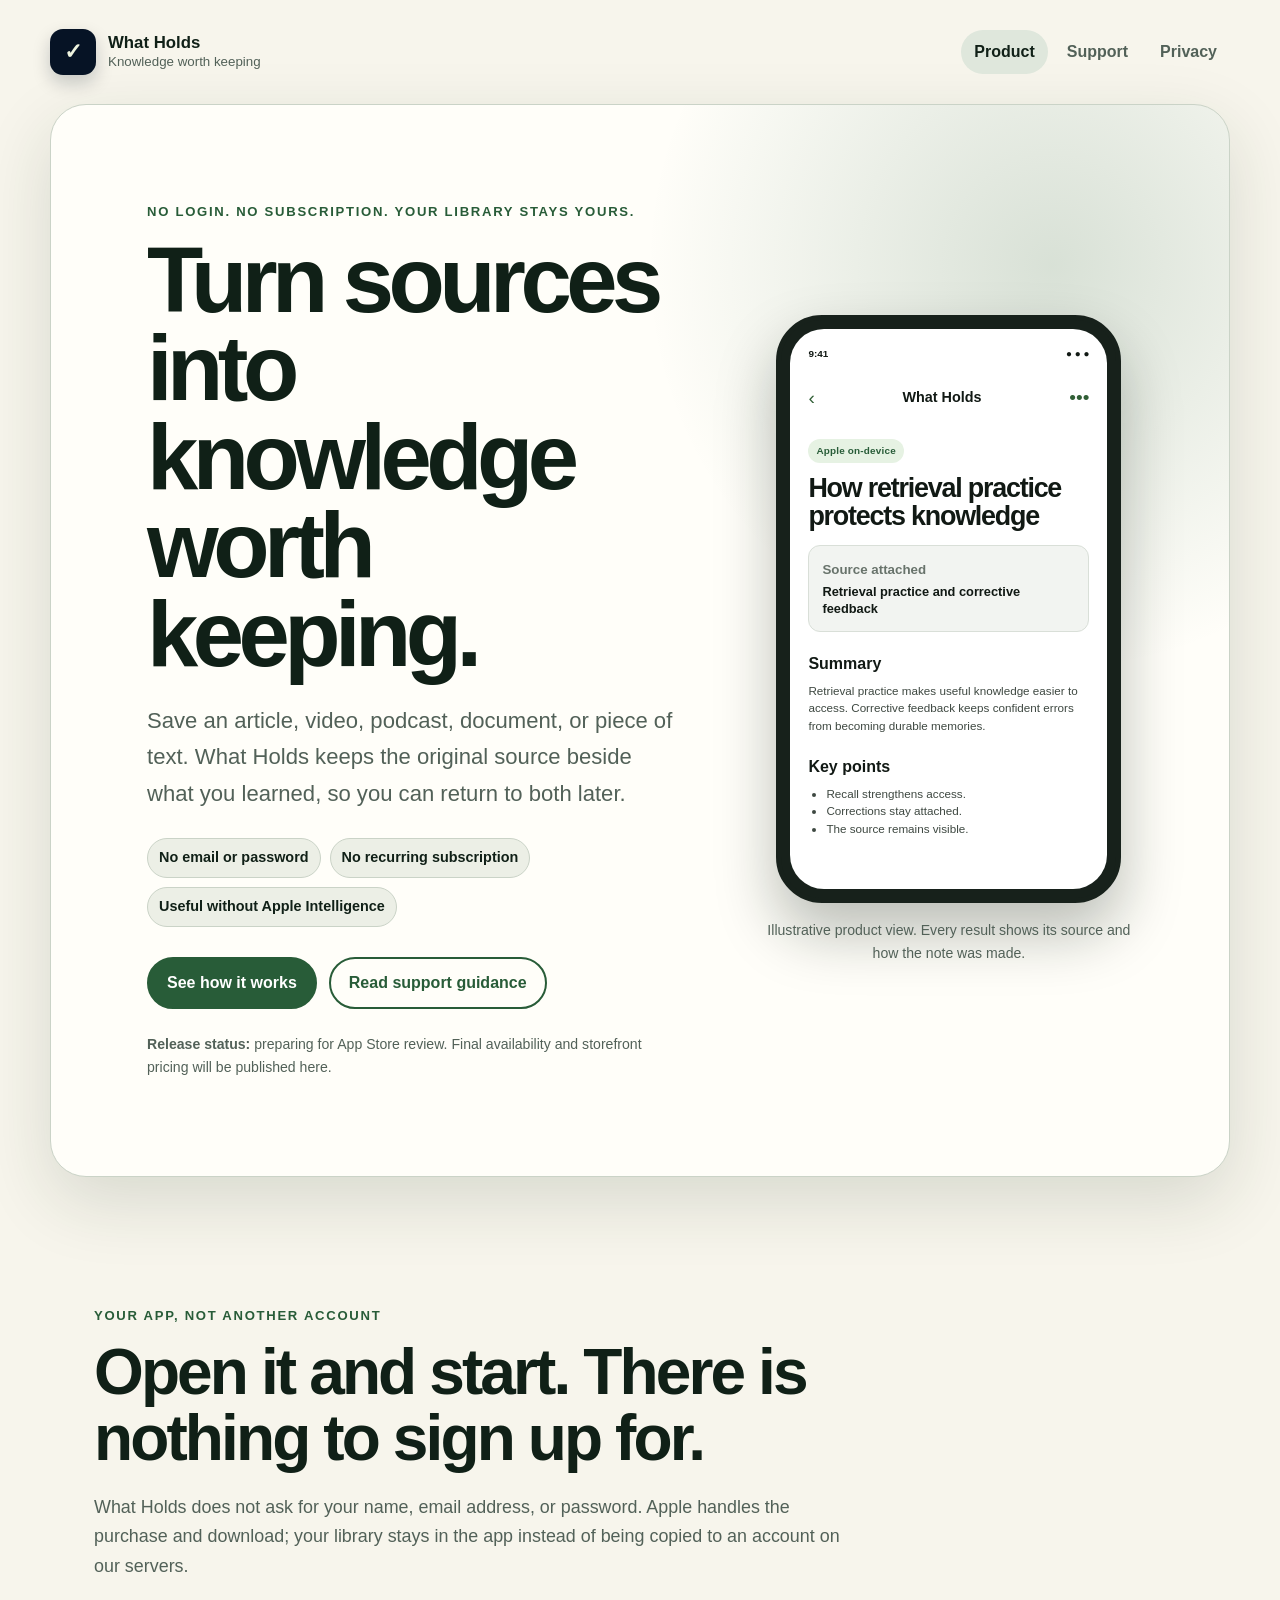
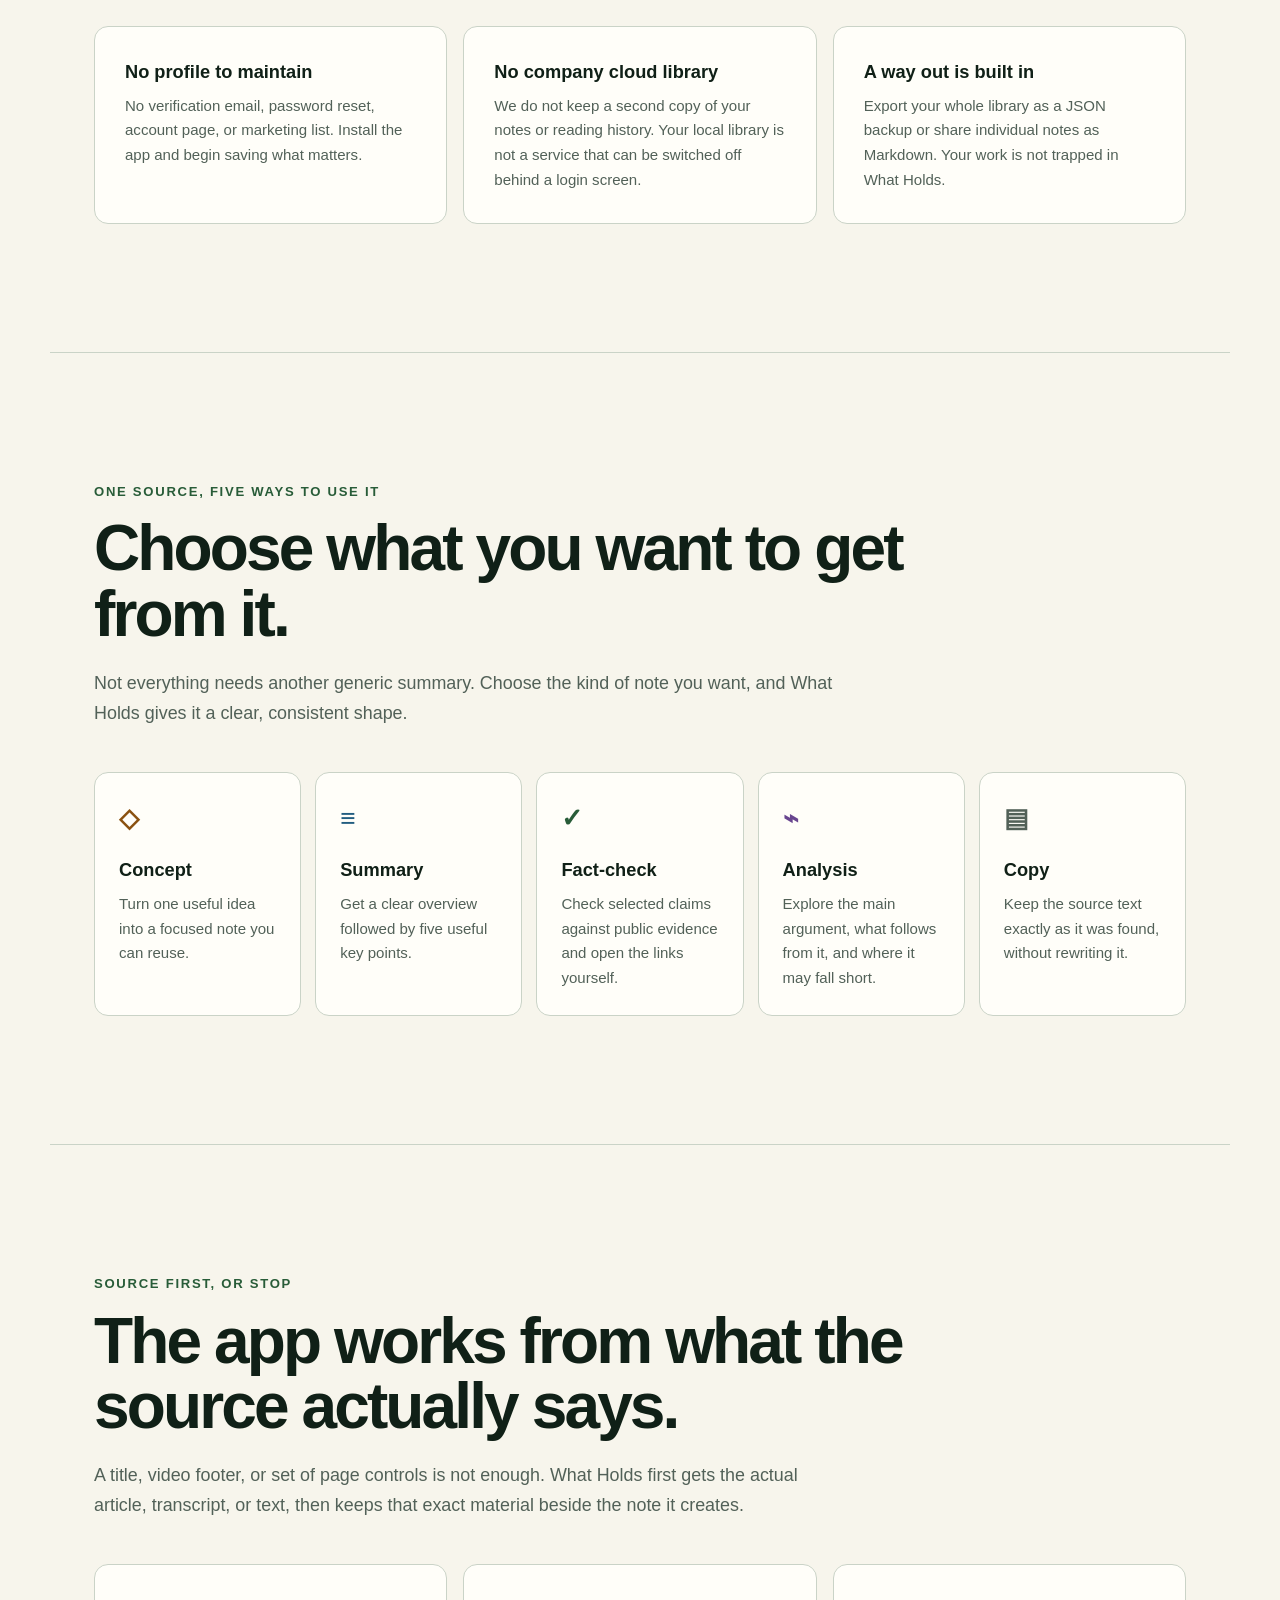
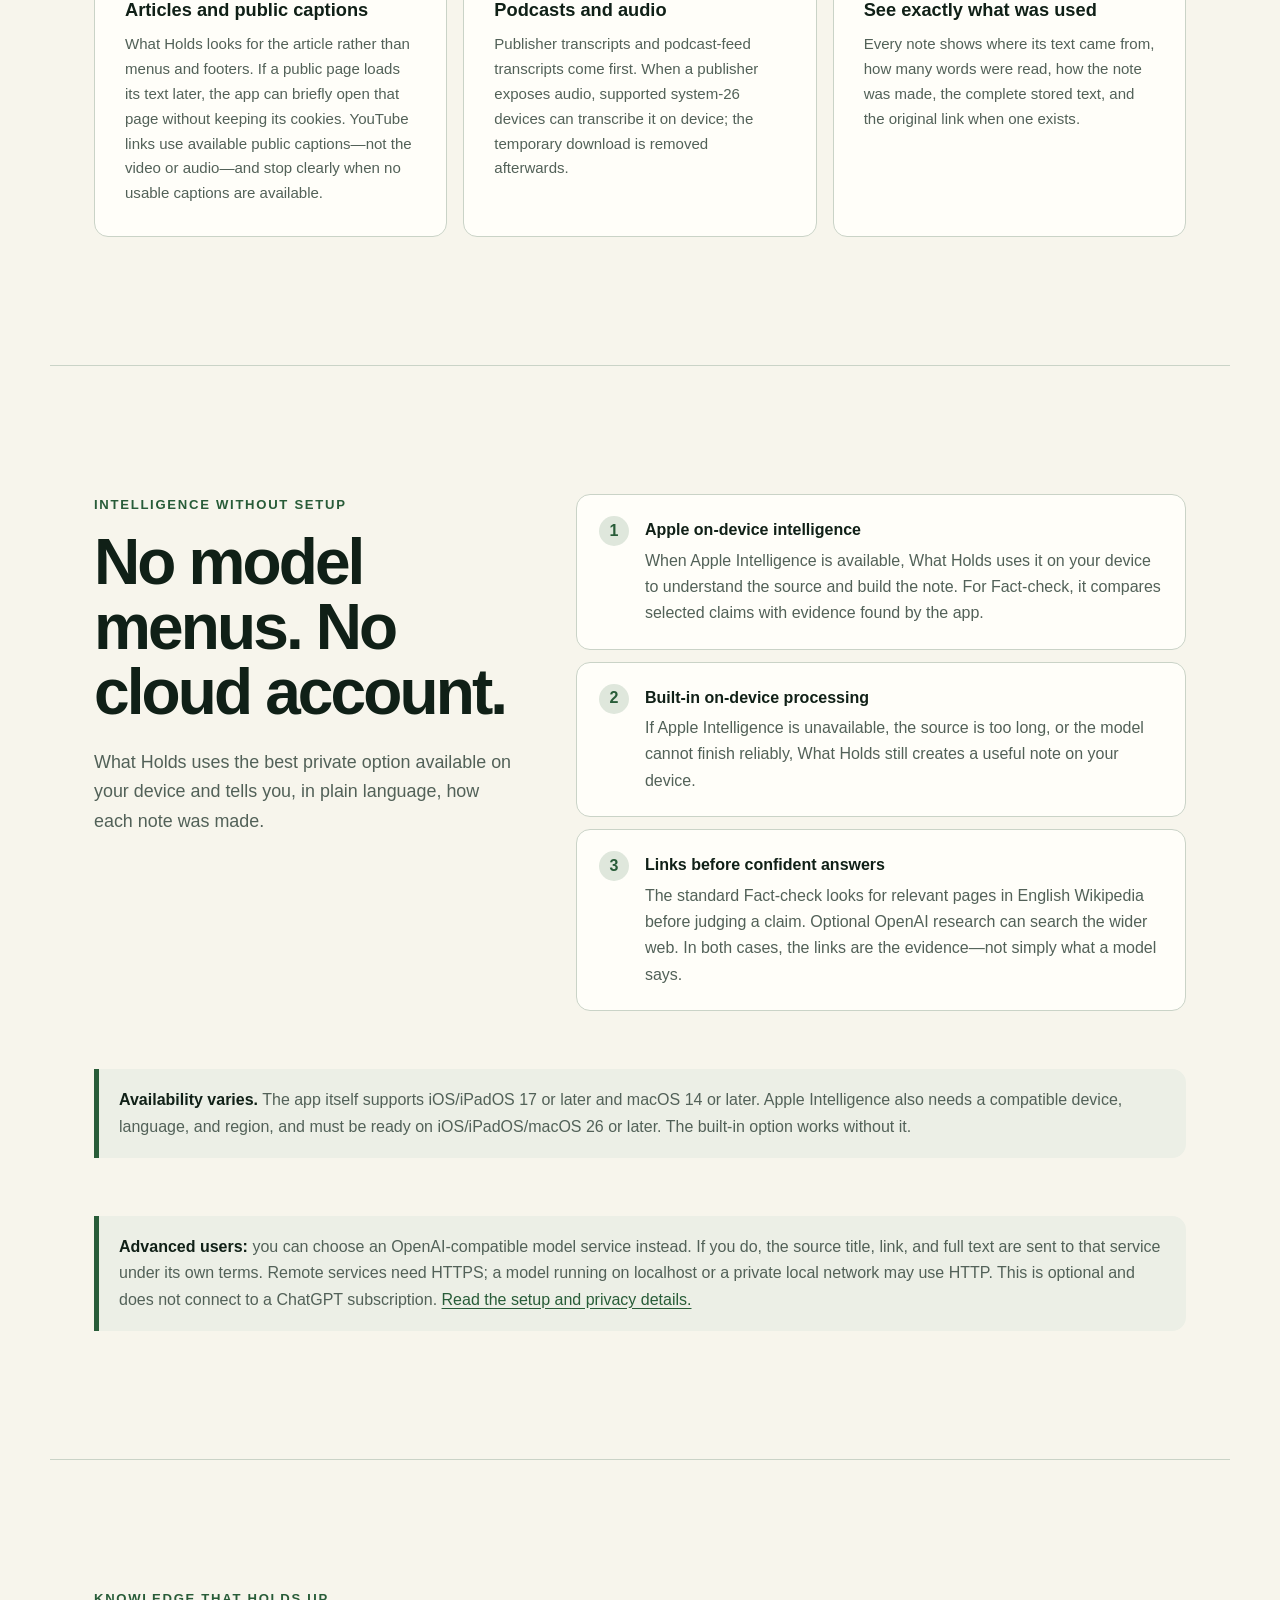
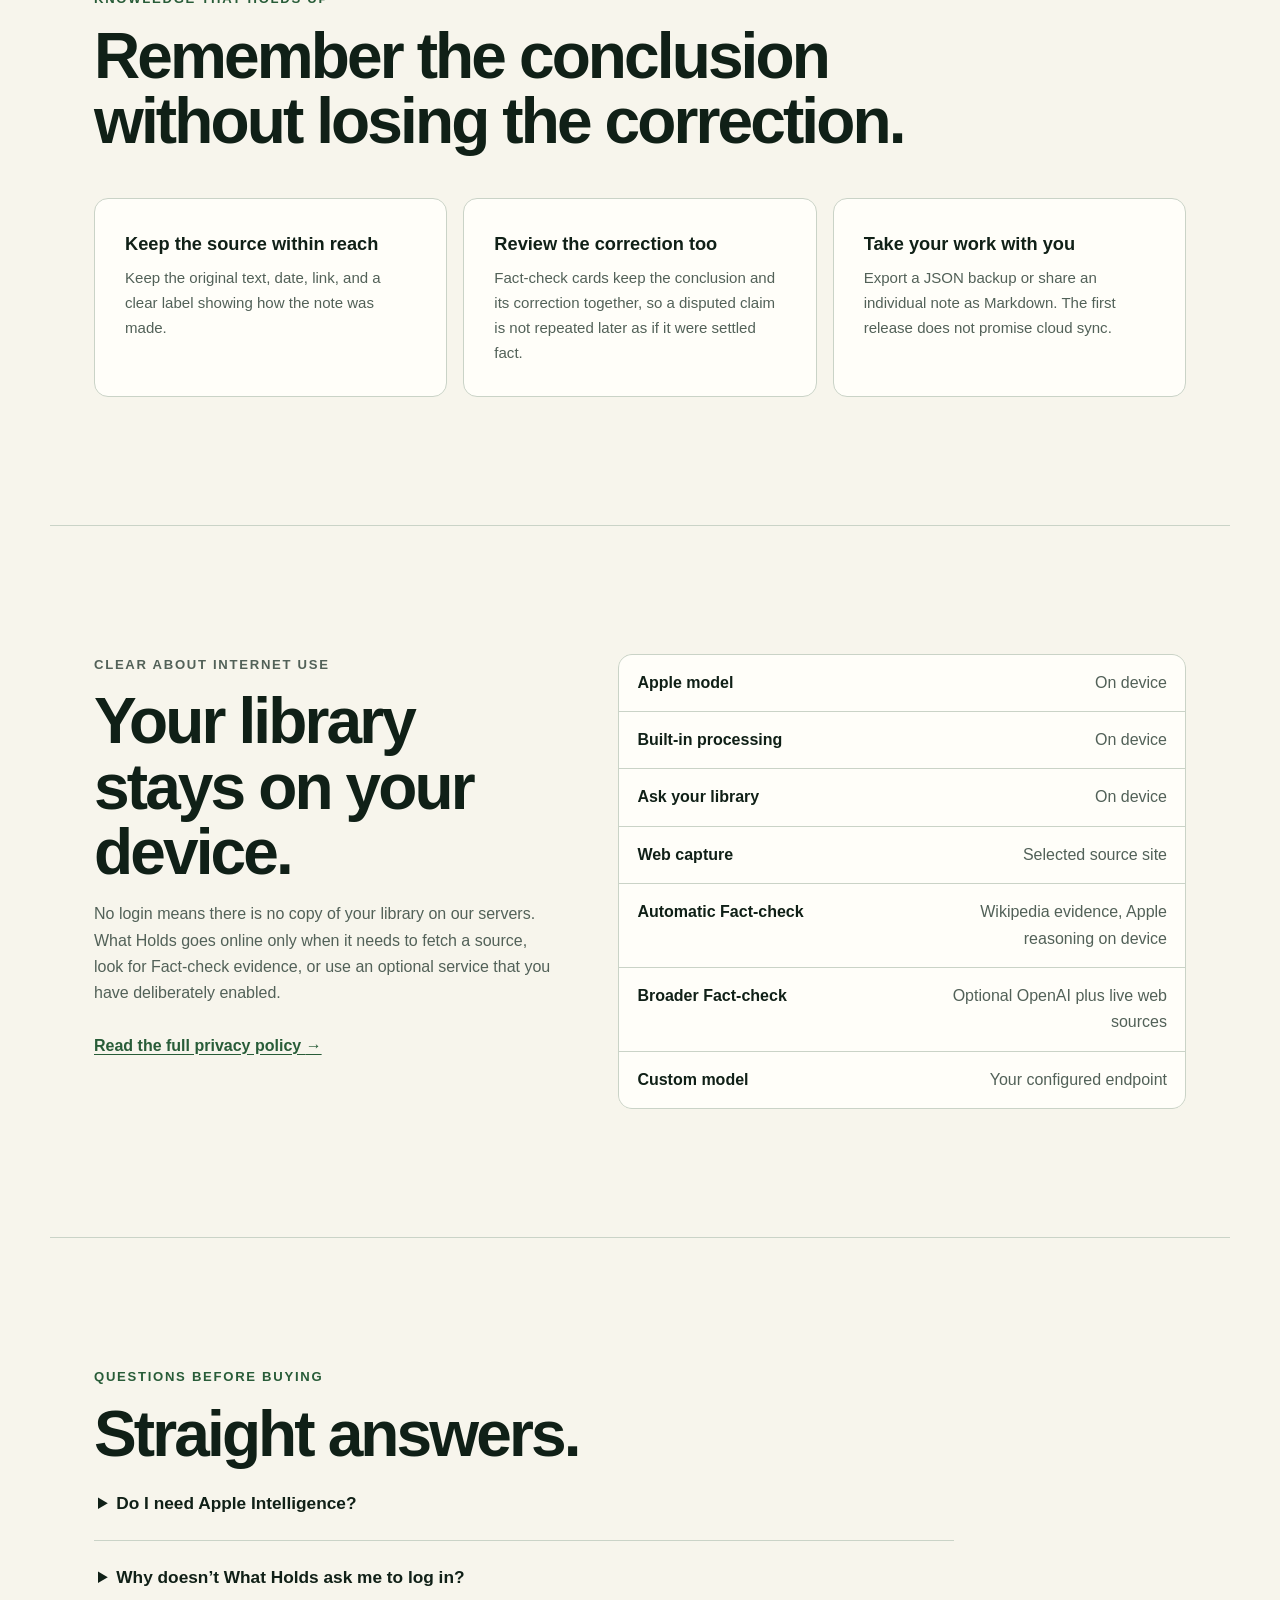
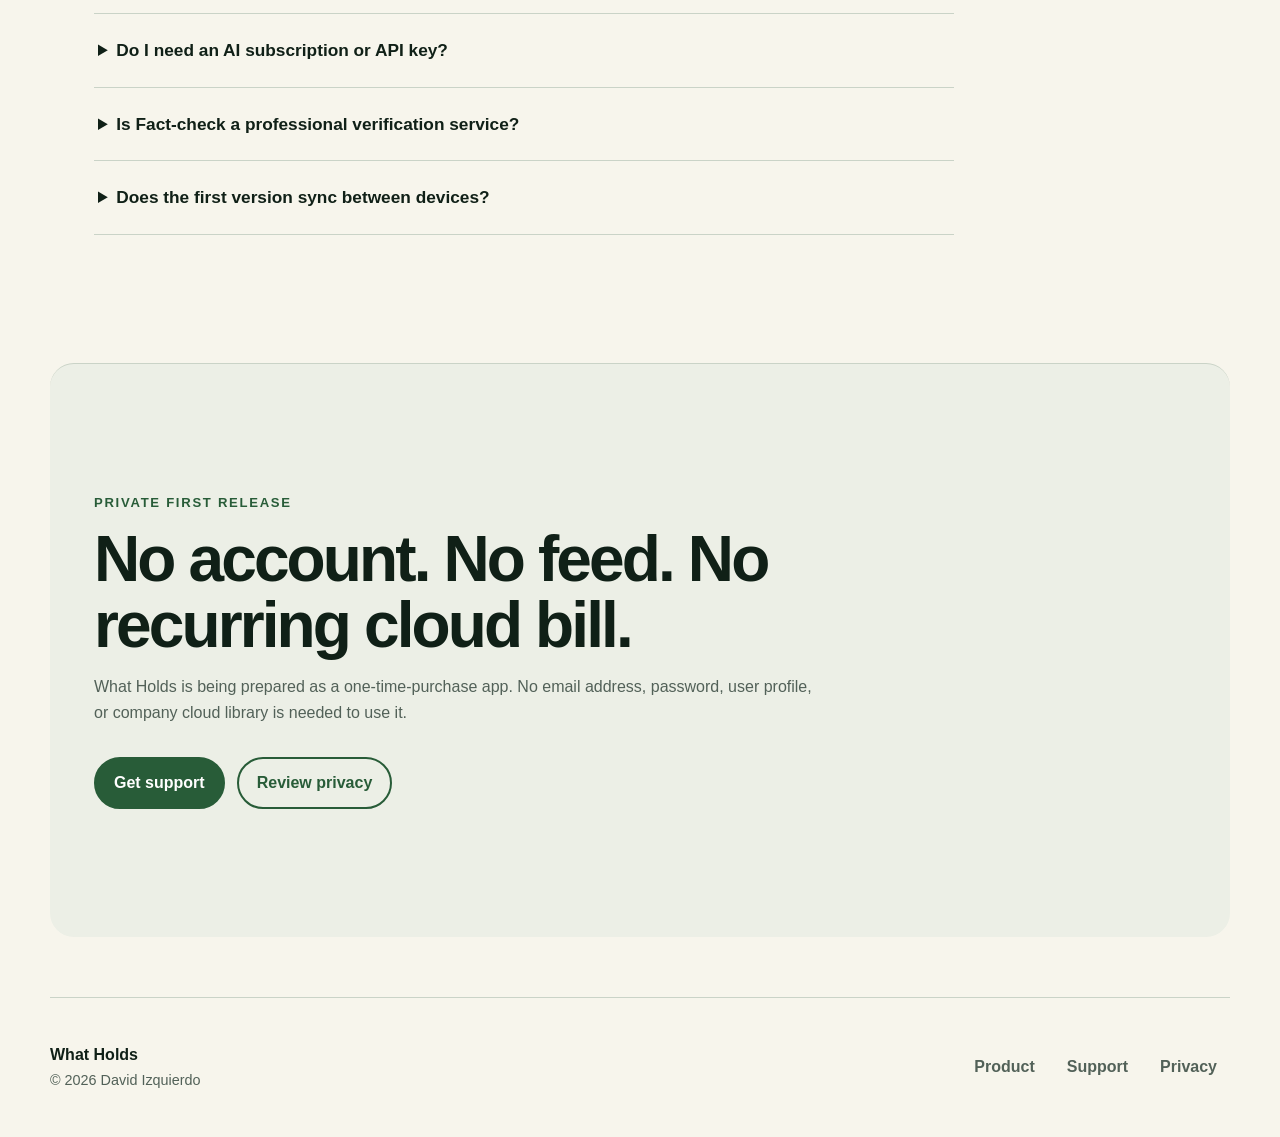
==== commit 1893943c: "Make website copy clearer and more human" ====
--- a/index.html
+++ b/index.html
@@ -3,12 +3,12 @@
 <head>
   <meta charset="utf-8">
   <meta name="viewport" content="width=device-width, initial-scale=1">
-  <meta name="description" content="What Holds turns sources into durable, source-linked knowledge with automatic on-device intelligence and a private fallback.">
+  <meta name="description" content="Save useful sources, understand them, and return to what matters. No login, no subscription, and no cloud copy of your library.">
   <meta name="theme-color" media="(prefers-color-scheme: light)" content="#f7f5ec">
   <meta name="theme-color" media="(prefers-color-scheme: dark)" content="#0d1510">
   <meta property="og:type" content="website">
   <meta property="og:title" content="What Holds — Knowledge worth keeping">
-  <meta property="og:description" content="Capture deliberately, keep the source attached, and review conclusions without losing corrections.">
+  <meta property="og:description" content="Keep useful sources and what you learned from them together—without creating another account.">
   <meta property="og:url" content="https://davidizki.github.io/what-holds-support/">
   <title>What Holds — Knowledge worth keeping</title>
   <link rel="canonical" href="https://davidizki.github.io/what-holds-support/">
@@ -33,12 +33,12 @@
 <main id="main">
   <section class="hero" aria-labelledby="hero-title">
     <div class="hero-copy">
-      <p class="eyebrow">Private knowledge for iPhone, iPad, and Mac</p>
+      <p class="eyebrow">No login. No subscription. Your library stays yours.</p>
       <h1 id="hero-title">Turn sources into knowledge worth keeping.</h1>
-      <p class="lede">Capture a source with intent, keep its provenance attached, and revisit both memories and time-sensitive claims at the right moment.</p>
+      <p class="lede">Save an article, video, podcast, document, or piece of text. What Holds keeps the original source beside what you learned, so you can return to both later.</p>
       <ul class="promise-list" aria-label="Product promises">
-        <li>No account</li>
-        <li>No subscription</li>
+        <li>No email or password</li>
+        <li>No recurring subscription</li>
         <li>Useful without Apple Intelligence</li>
       </ul>
       <div class="actions">
@@ -50,7 +50,7 @@
 
     <figure class="product-preview">
       <div class="device-frame">
-        <div class="app-mock" role="img" aria-label="Illustration of What Holds showing a source-linked Summary and Apple on-device processing provenance">
+        <div class="app-mock" role="img" aria-label="Illustration of What Holds showing a Summary with its original source and an Apple on-device label">
           <div aria-hidden="true">
             <div class="mock-status"><span>9:41</span><span>● ● ●</span></div>
             <div class="mock-nav"><span>‹</span><strong>What Holds</strong><span>•••</span></div>
@@ -68,39 +68,59 @@
           </div>
         </div>
       </div>
-      <figcaption>Illustrative product view. Every result keeps its source and processing route visible.</figcaption>
+      <figcaption>Illustrative product view. Every result shows its source and how the note was made.</figcaption>
     </figure>
   </section>
 
+  <section class="section" aria-labelledby="no-account-title">
+    <p class="eyebrow">Your app, not another account</p>
+    <h2 id="no-account-title">Open it and start. There is nothing to sign up for.</h2>
+    <p class="section-intro">What Holds does not ask for your name, email address, or password. Apple handles the purchase and download; your library stays in the app instead of being copied to an account on our servers.</p>
+    <div class="benefit-grid">
+      <article class="feature-card">
+        <h3>No profile to maintain</h3>
+        <p>No verification email, password reset, account page, or marketing list. Install the app and begin saving what matters.</p>
+      </article>
+      <article class="feature-card">
+        <h3>No company cloud library</h3>
+        <p>We do not keep a second copy of your notes or reading history. Your local library is not a service that can be switched off behind a login screen.</p>
+      </article>
+      <article class="feature-card">
+        <h3>A way out is built in</h3>
+        <p>Export your whole library as a JSON backup or share individual notes as Markdown. Your work is not trapped in What Holds.</p>
+      </article>
+    </div>
+  </section>
+
   <section id="treatments" class="section" aria-labelledby="treatments-title">
-    <p class="eyebrow">One source, five treatments</p>
-    <h2 id="treatments-title">Decide what the source deserves.</h2>
-    <p class="section-intro">What Holds does not force every source into the same generic summary. Choose the job, then the app enforces that mode’s structure before saving.</p>
+    <p class="eyebrow">One source, five ways to use it</p>
+    <h2 id="treatments-title">Choose what you want to get from it.</h2>
+    <p class="section-intro">Not everything needs another generic summary. Choose the kind of note you want, and What Holds gives it a clear, consistent shape.</p>
     <div class="mode-grid">
       <article class="mode-card concept">
         <span class="mode-icon" aria-hidden="true">◇</span>
         <h3>Concept</h3>
-        <p>One atomic, reusable idea with a focused explanation.</p>
+        <p>Turn one useful idea into a focused note you can reuse.</p>
       </article>
       <article class="mode-card summary">
         <span class="mode-icon" aria-hidden="true">≡</span>
         <h3>Summary</h3>
-        <p>A faithful compression followed by concise key points.</p>
+        <p>Get a clear overview followed by five useful key points.</p>
       </article>
       <article class="mode-card fact-check">
         <span class="mode-icon" aria-hidden="true">✓</span>
         <h3>Fact-check</h3>
-        <p>Apple-first reasoning over cited public evidence, with an optional broader web-research route.</p>
+        <p>Check selected claims against public evidence and open the links yourself.</p>
       </article>
       <article class="mode-card analysis">
         <span class="mode-icon" aria-hidden="true">⌁</span>
         <h3>Analysis</h3>
-        <p>Thesis, reasoning, implications, and explicit limitations.</p>
+        <p>Explore the main argument, what follows from it, and where it may fall short.</p>
       </article>
       <article class="mode-card copy">
         <span class="mode-icon" aria-hidden="true">▤</span>
         <h3>Copy</h3>
-        <p>The acquired text preserved as-is, without rewriting.</p>
+        <p>Keep the source text exactly as it was found, without rewriting it.</p>
       </article>
     </div>
   </section>
@@ -108,19 +128,19 @@
   <section class="section" aria-labelledby="source-first-title">
     <p class="eyebrow">Source first, or stop</p>
     <h2 id="source-first-title">The app works from what the source actually says.</h2>
-    <p class="section-intro">A title, video footer, or page controls are not treated as content. What Holds acquires a substantive source before processing, stores that exact acquisition, and lets you inspect it beside the result.</p>
+    <p class="section-intro">A title, video footer, or set of page controls is not enough. What Holds first gets the actual article, transcript, or text, then keeps that exact material beside the note it creates.</p>
     <div class="benefit-grid">
       <article class="feature-card">
         <h3>Articles and public captions</h3>
-        <p>Structured article text is preferred over navigation and footers. If a public page is only an app shell, one non-persistent on-device rendering attempt can wait for its article. YouTube links use available public caption text—not the video or audio—and stop clearly when usable captions are unavailable.</p>
+        <p>What Holds looks for the article rather than menus and footers. If a public page loads its text later, the app can briefly open that page without keeping its cookies. YouTube links use available public captions—not the video or audio—and stop clearly when no usable captions are available.</p>
       </article>
       <article class="feature-card">
         <h3>Podcasts and audio</h3>
         <p>Publisher transcripts and podcast-feed transcripts come first. When a publisher exposes audio, supported system-26 devices can transcribe it on device; the temporary download is removed afterwards.</p>
       </article>
       <article class="feature-card">
-        <h3>Evidence you can open</h3>
-        <p>Every note separates acquisition from processing, shows the word count and method, and provides the complete acquired text plus the original link when one exists.</p>
+        <h3>See exactly what was used</h3>
+        <p>Every note shows where its text came from, how many words were read, how the note was made, the complete stored text, and the original link when one exists.</p>
       </article>
     </div>
   </section>
@@ -128,27 +148,27 @@
   <section class="section intelligence" aria-labelledby="intelligence-title">
     <div>
       <p class="eyebrow">Intelligence without setup</p>
-      <h2 id="intelligence-title">The best available private route, automatically.</h2>
-      <p class="section-intro">There is no model picker during onboarding and no cloud account to create. What Holds chooses a safe route for each capture and records the route on the saved note.</p>
+      <h2 id="intelligence-title">No model menus. No cloud account.</h2>
+      <p class="section-intro">What Holds uses the best private option available on your device and tells you, in plain language, how each note was made.</p>
     </div>
     <ol class="route-list">
       <li>
         <strong>Apple on-device intelligence</strong>
-        <span>Used for every eligible mode when Apple’s on-device Foundation Model is available, ready, and supports the current language. Summary uses grounded source text. Fact-check uses exact source claims plus retrieved evidence excerpts, with claim wording and citations kept under app control.</span>
+        <span>When Apple Intelligence is available, What Holds uses it on your device to understand the source and build the note. For Fact-check, it compares selected claims with evidence found by the app.</span>
       </li>
       <li>
-        <strong>Private deterministic engine</strong>
-        <span>Completes the capture automatically on older systems, ineligible devices, oversized sources, or whenever model generation cannot safely finish.</span>
+        <strong>Built-in on-device processing</strong>
+        <span>If Apple Intelligence is unavailable, the source is too long, or the model cannot finish reliably, What Holds still creates a useful note on your device.</span>
       </li>
       <li>
-        <strong>Evidence before fluency</strong>
-        <span>Automatic Fact-check retrieves a limited public evidence set, then Apple Intelligence reasons over it on device when ready; deterministic evaluation takes over otherwise. Separately approved OpenAI research can broaden the live-web search. The cited sources—not model prose—are the evidence.</span>
+        <strong>Links before confident answers</strong>
+        <span>The standard Fact-check looks for relevant pages in English Wikipedia before judging a claim. Optional OpenAI research can search the wider web. In both cases, the links are the evidence—not simply what a model says.</span>
       </li>
     </ol>
     <aside class="notice" aria-label="Apple Intelligence availability">
-      <strong>Availability varies.</strong> The app itself supports iOS/iPadOS 17 or later and macOS 14 or later. Apple on-device generation additionally requires a compatible device, a supported language and region, Apple Intelligence enabled, and a ready system model on iOS/iPadOS/macOS 26 or later. The private fallback requires none of those things.
+      <strong>Availability varies.</strong> The app itself supports iOS/iPadOS 17 or later and macOS 14 or later. Apple Intelligence also needs a compatible device, language, and region, and must be ready on iOS/iPadOS/macOS 26 or later. The built-in option works without it.
     </aside>
-    <p class="advanced-note"><strong>Advanced users:</strong> an explicitly enabled OpenAI-compatible endpoint can override automatic processing. The full acquired source is then sent to that endpoint under its own terms. Remote endpoints require HTTPS; a model on localhost or a private local network may use HTTP. This is optional and is not a connection to a ChatGPT subscription. <a href="support.html#custom-endpoint">Read the setup and privacy details.</a></p>
+    <p class="advanced-note"><strong>Advanced users:</strong> you can choose an OpenAI-compatible model service instead. If you do, the source title, link, and full text are sent to that service under its own terms. Remote services need HTTPS; a model running on localhost or a private local network may use HTTP. This is optional and does not connect to a ChatGPT subscription. <a href="support.html#custom-endpoint">Read the setup and privacy details.</a></p>
   </section>
 
   <section class="section" aria-labelledby="learning-title">
@@ -156,30 +176,30 @@
     <h2 id="learning-title">Remember the conclusion without losing the correction.</h2>
     <div class="benefit-grid">
       <article class="feature-card">
-        <h3>Source-linked by design</h3>
-        <p>Keep the acquired text, capture date, URL, content hash, acquisition method, and the processor that produced the note.</p>
-      </article>
-      <article class="feature-card">
-        <h3>Truth-aware review</h3>
-        <p>Fact-check cards retain the verdict and correction together, reducing the risk of rehearsing a disputed claim as fact.</p>
-      </article>
-      <article class="feature-card">
-        <h3>Portable, not captive</h3>
-        <p>Export a versioned JSON backup or share an individual note as Markdown. Version 1 does not promise cloud sync.</p>
+        <h3>Keep the source within reach</h3>
+        <p>Keep the original text, date, link, and a clear label showing how the note was made.</p>
+      </article>
+      <article class="feature-card">
+        <h3>Review the correction too</h3>
+        <p>Fact-check cards keep the conclusion and its correction together, so a disputed claim is not repeated later as if it were settled fact.</p>
+      </article>
+      <article class="feature-card">
+        <h3>Take your work with you</h3>
+        <p>Export a JSON backup or share an individual note as Markdown. The first release does not promise cloud sync.</p>
       </article>
     </div>
   </section>
 
   <section class="section privacy-summary" aria-labelledby="privacy-title">
     <div>
-      <p class="eyebrow">A visible trust boundary</p>
-      <h2 id="privacy-title">Local by default does not mean “never networks.”</h2>
-      <p>The app labels each route honestly. Your library and review history stay in the app container; specific actions can contact a selected source site, Wikipedia for Automatic Fact-check evidence, OpenAI and live-web sources for separately approved broader research, or an advanced endpoint you deliberately configure.</p>
+      <p class="eyebrow">Clear about internet use</p>
+      <h2 id="privacy-title">Your library stays on your device.</h2>
+      <p>No login means there is no copy of your library on our servers. What Holds goes online only when it needs to fetch a source, look for Fact-check evidence, or use an optional service that you have deliberately enabled.</p>
       <a class="text-link" href="privacy.html">Read the full privacy policy <span aria-hidden="true">→</span></a>
     </div>
     <dl class="boundary-list">
       <div><dt>Apple model</dt><dd>On device</dd></div>
-      <div><dt>Deterministic processing</dt><dd>On device</dd></div>
+      <div><dt>Built-in processing</dt><dd>On device</dd></div>
       <div><dt>Ask your library</dt><dd>On device</dd></div>
       <div><dt>Web capture</dt><dd>Selected source site</dd></div>
       <div><dt>Automatic Fact-check</dt><dd>Wikipedia evidence, Apple reasoning on device</dd></div>
@@ -193,15 +213,19 @@
     <h2 id="faq-title">Straight answers.</h2>
     <details>
       <summary>Do I need Apple Intelligence?</summary>
-      <p>No. Compatible devices get richer on-device processing automatically when Apple’s model is ready. Every supported device retains the private deterministic route.</p>
-    </details>
-    <details>
-      <summary>Do I need an AI subscription or account?</summary>
-      <p>No What Holds account or subscription is required. Automatic Apple-first Fact-check and standard processing work without an API key. Broader live-web research is optional and needs a separately billed OpenAI Platform API key; it cannot use or connect to a ChatGPT subscription. The advanced custom endpoint is also optional.</p>
+      <p>No. Compatible devices get richer on-device processing automatically when Apple Intelligence is ready. Every supported device can still use the built-in private option.</p>
+    </details>
+    <details>
+      <summary>Why doesn’t What Holds ask me to log in?</summary>
+      <p>Because the core app does not need an account. Apple handles the purchase, and your library stays on your device. We do not need your email address, a password, or a cloud copy of your notes to make What Holds work.</p>
+    </details>
+    <details>
+      <summary>Do I need an AI subscription or API key?</summary>
+      <p>No. Apple-first Fact-check and standard processing work without either. Wider web research is optional and needs a separately billed OpenAI Platform API key; it cannot use or connect to a ChatGPT subscription. The advanced custom-model option is also optional.</p>
     </details>
     <details>
       <summary>Is Fact-check a professional verification service?</summary>
-      <p>No. Automatic Fact-check asks Apple Intelligence to reason on device over a clearly limited retrieved evidence set when the model is ready, with deterministic evaluation otherwise. Optional OpenAI research can search more current web sources and save verified clickable citations. Both are automated research aids: “Unsupported” means the selected route did not corroborate the claim, not that the claim is proven false.</p>
+      <p>No. Automatic Fact-check asks Apple Intelligence to compare claims with a small set of public evidence when it is available; the app’s built-in checks take over otherwise. Optional OpenAI research can search more current web sources and save clickable citations. Both are research aids: “Unsupported” means the selected method did not find enough supporting evidence, not that the claim is proven false.</p>
     </details>
     <details>
       <summary>Does the first version sync between devices?</summary>
@@ -212,7 +236,7 @@
   <section class="section closing" aria-labelledby="closing-title">
     <p class="eyebrow">Private first release</p>
     <h2 id="closing-title">No account. No feed. No recurring cloud bill.</h2>
-    <p>What Holds is being prepared as a paid-quality, one-time-purchase app. Support and review materials will remain available here as the release moves through Apple’s process.</p>
+    <p>What Holds is being prepared as a one-time-purchase app. No email address, password, user profile, or company cloud library is needed to use it.</p>
     <div class="actions">
       <a class="button" href="support.html">Get support</a>
       <a class="button secondary" href="privacy.html">Review privacy</a>
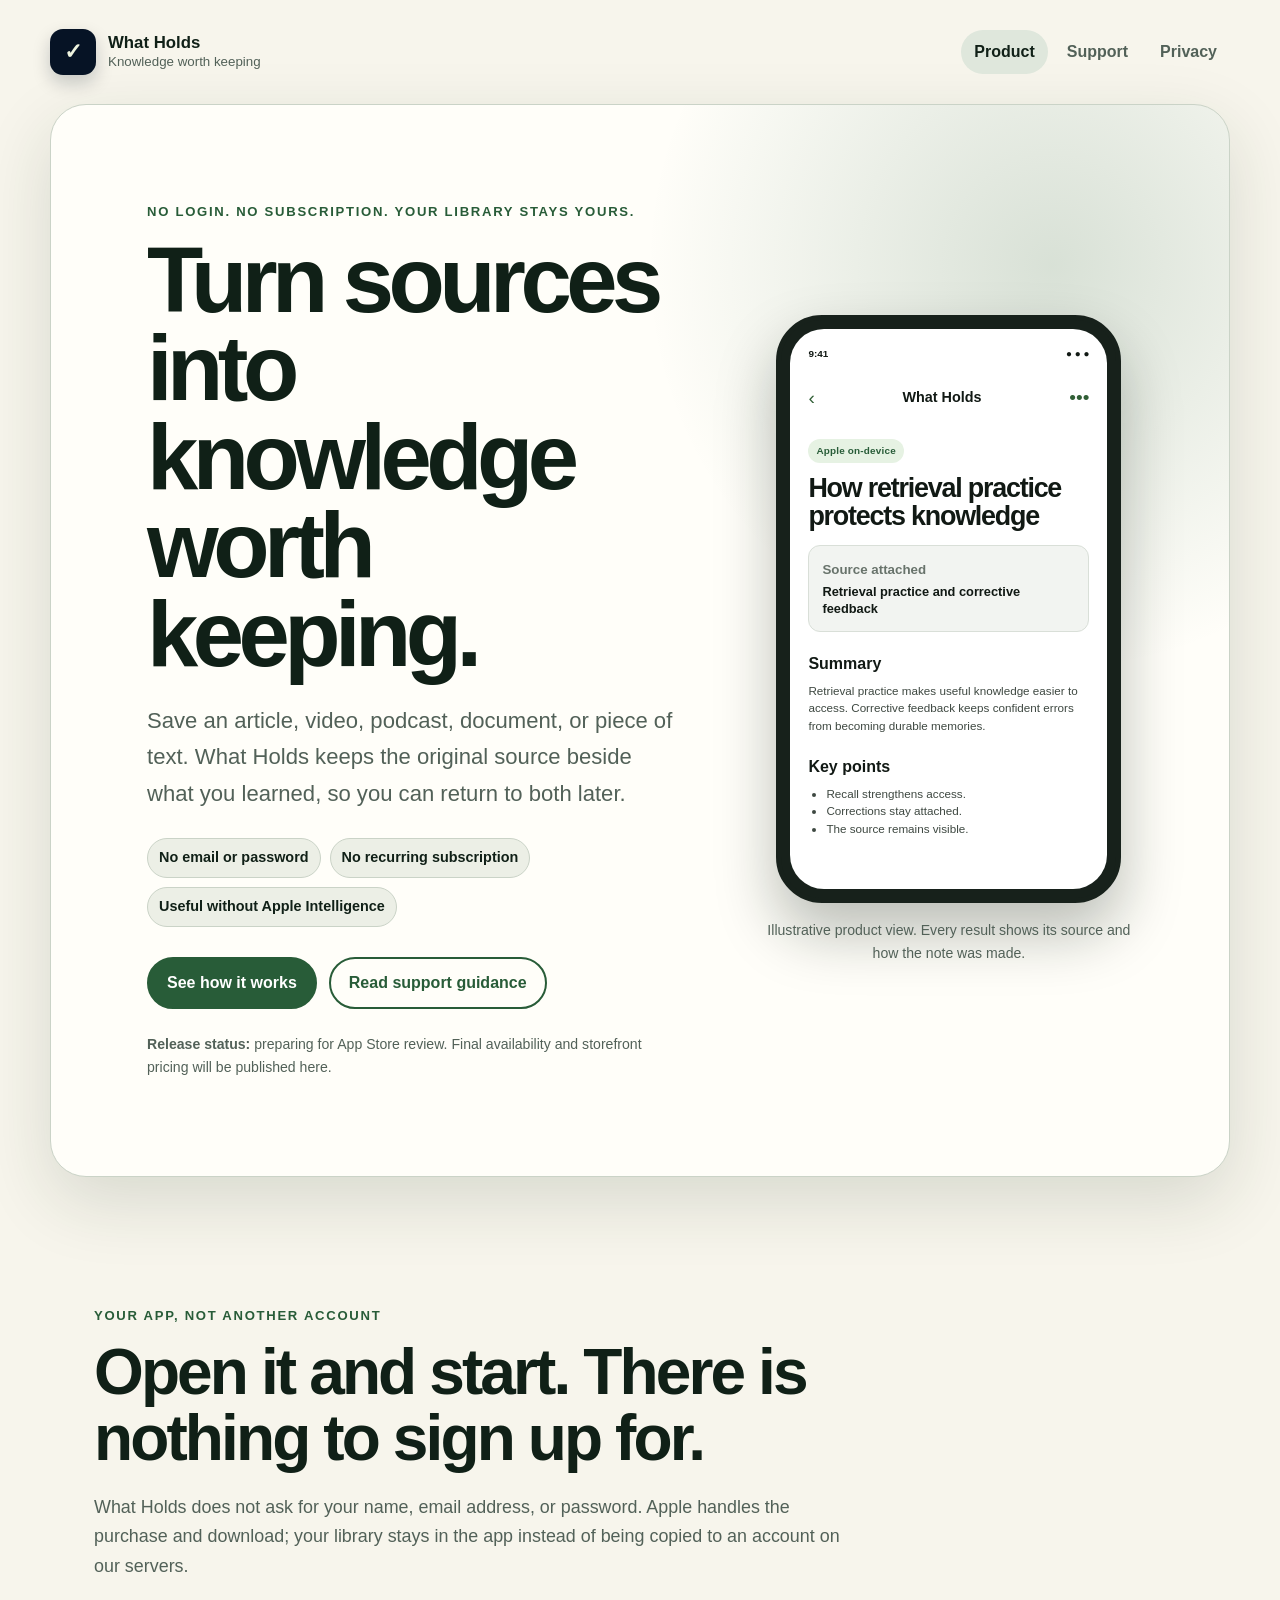
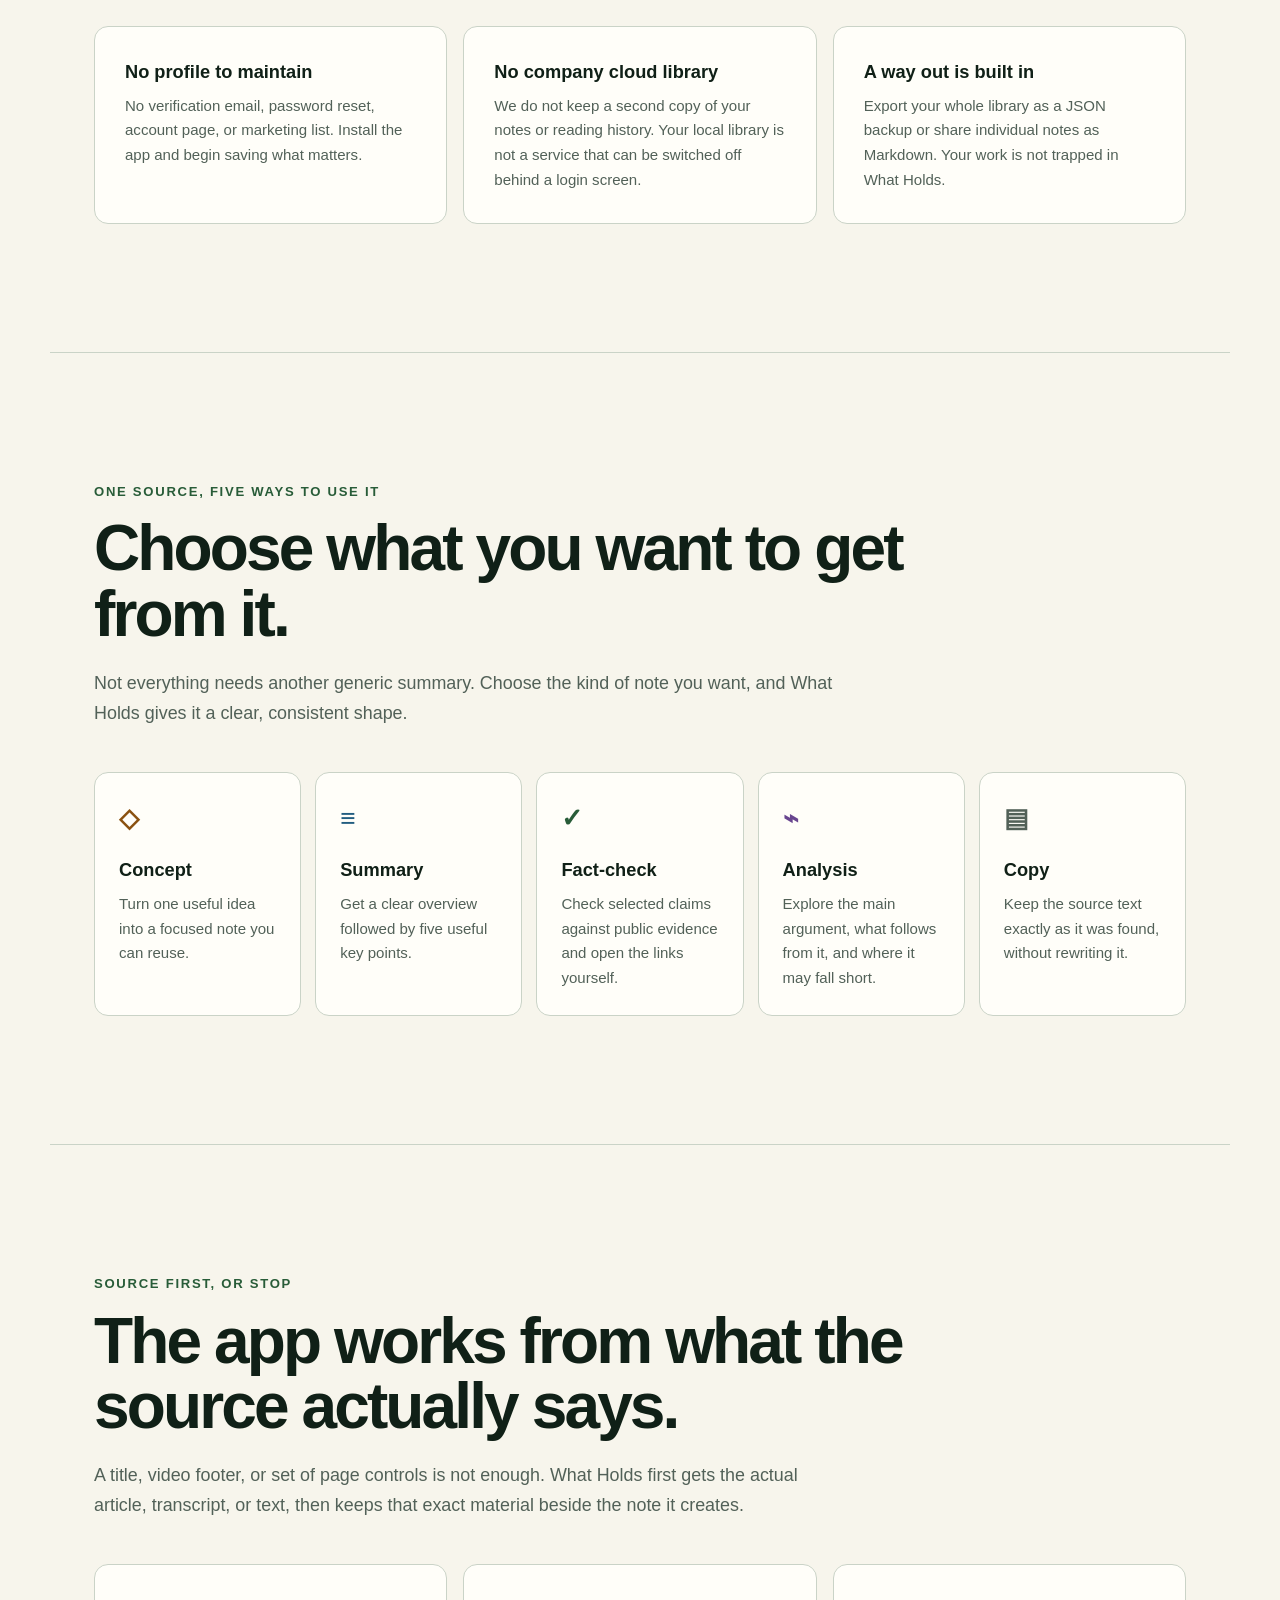
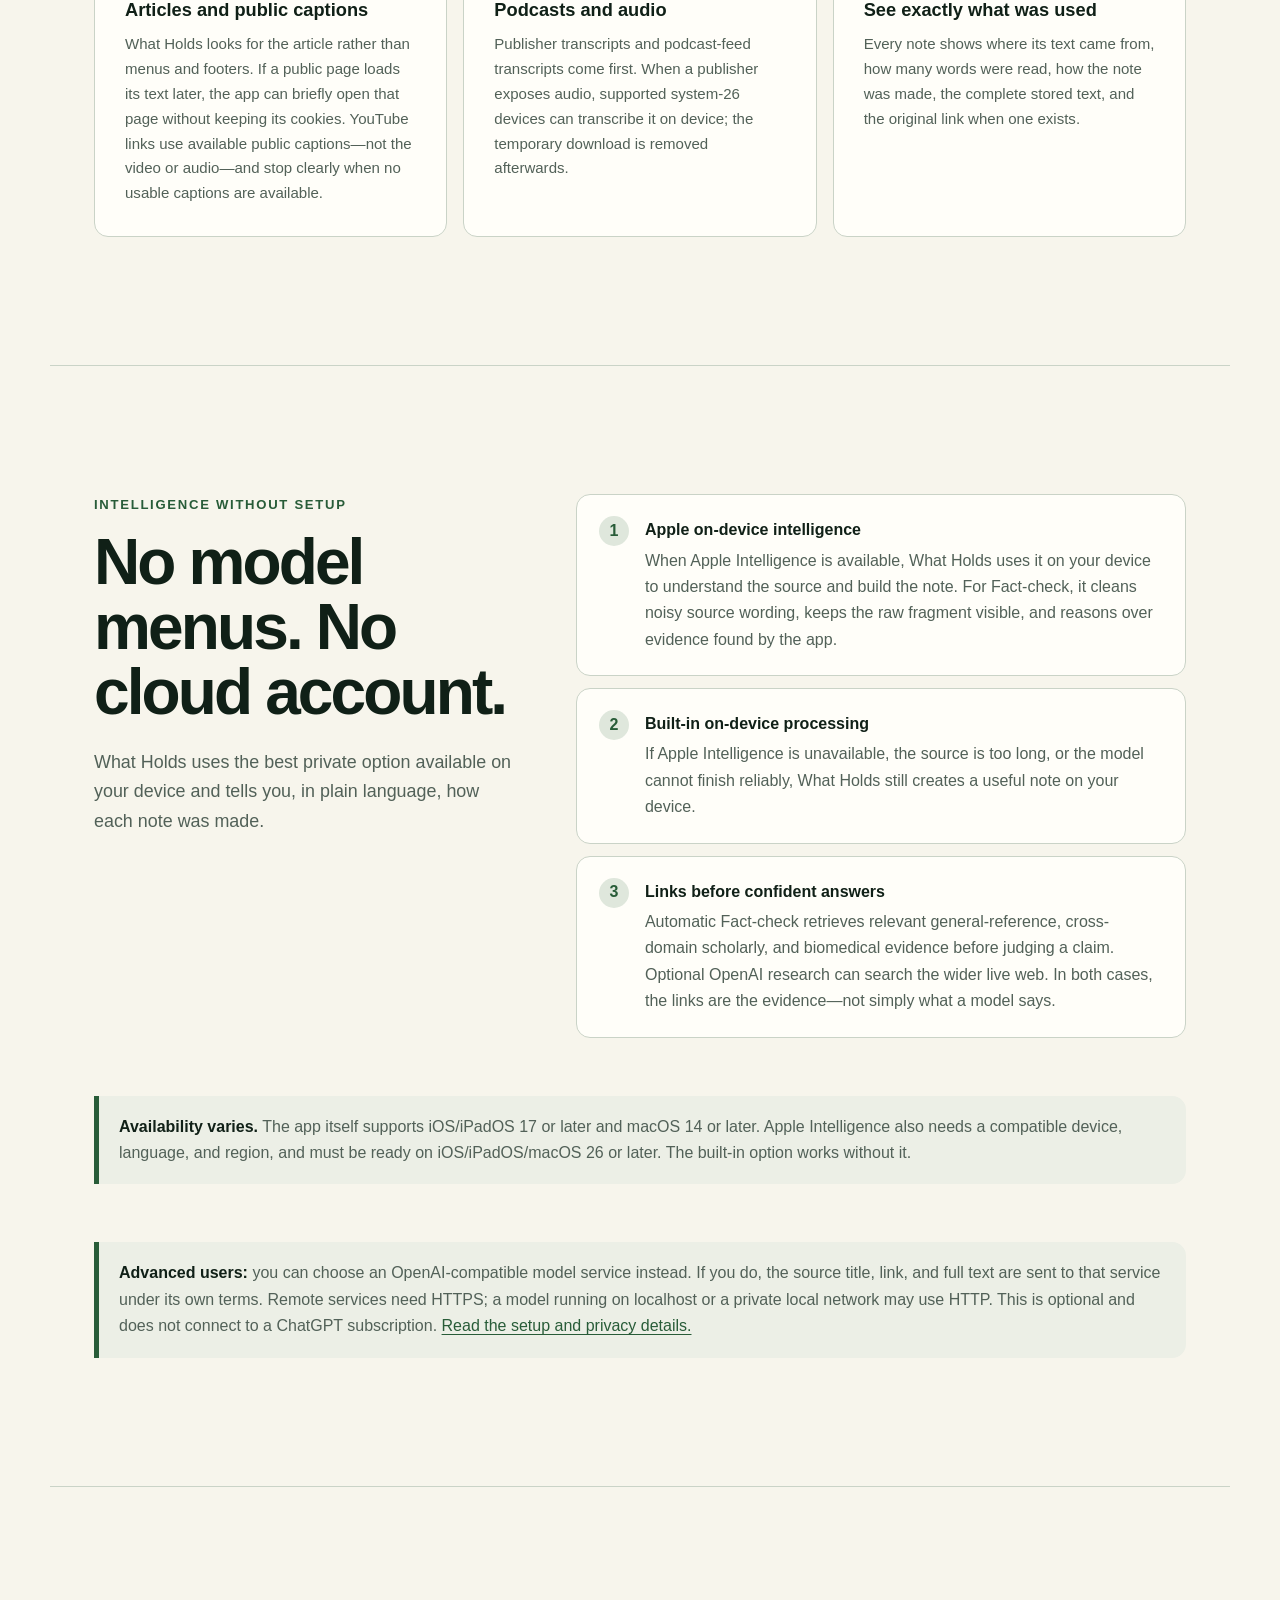
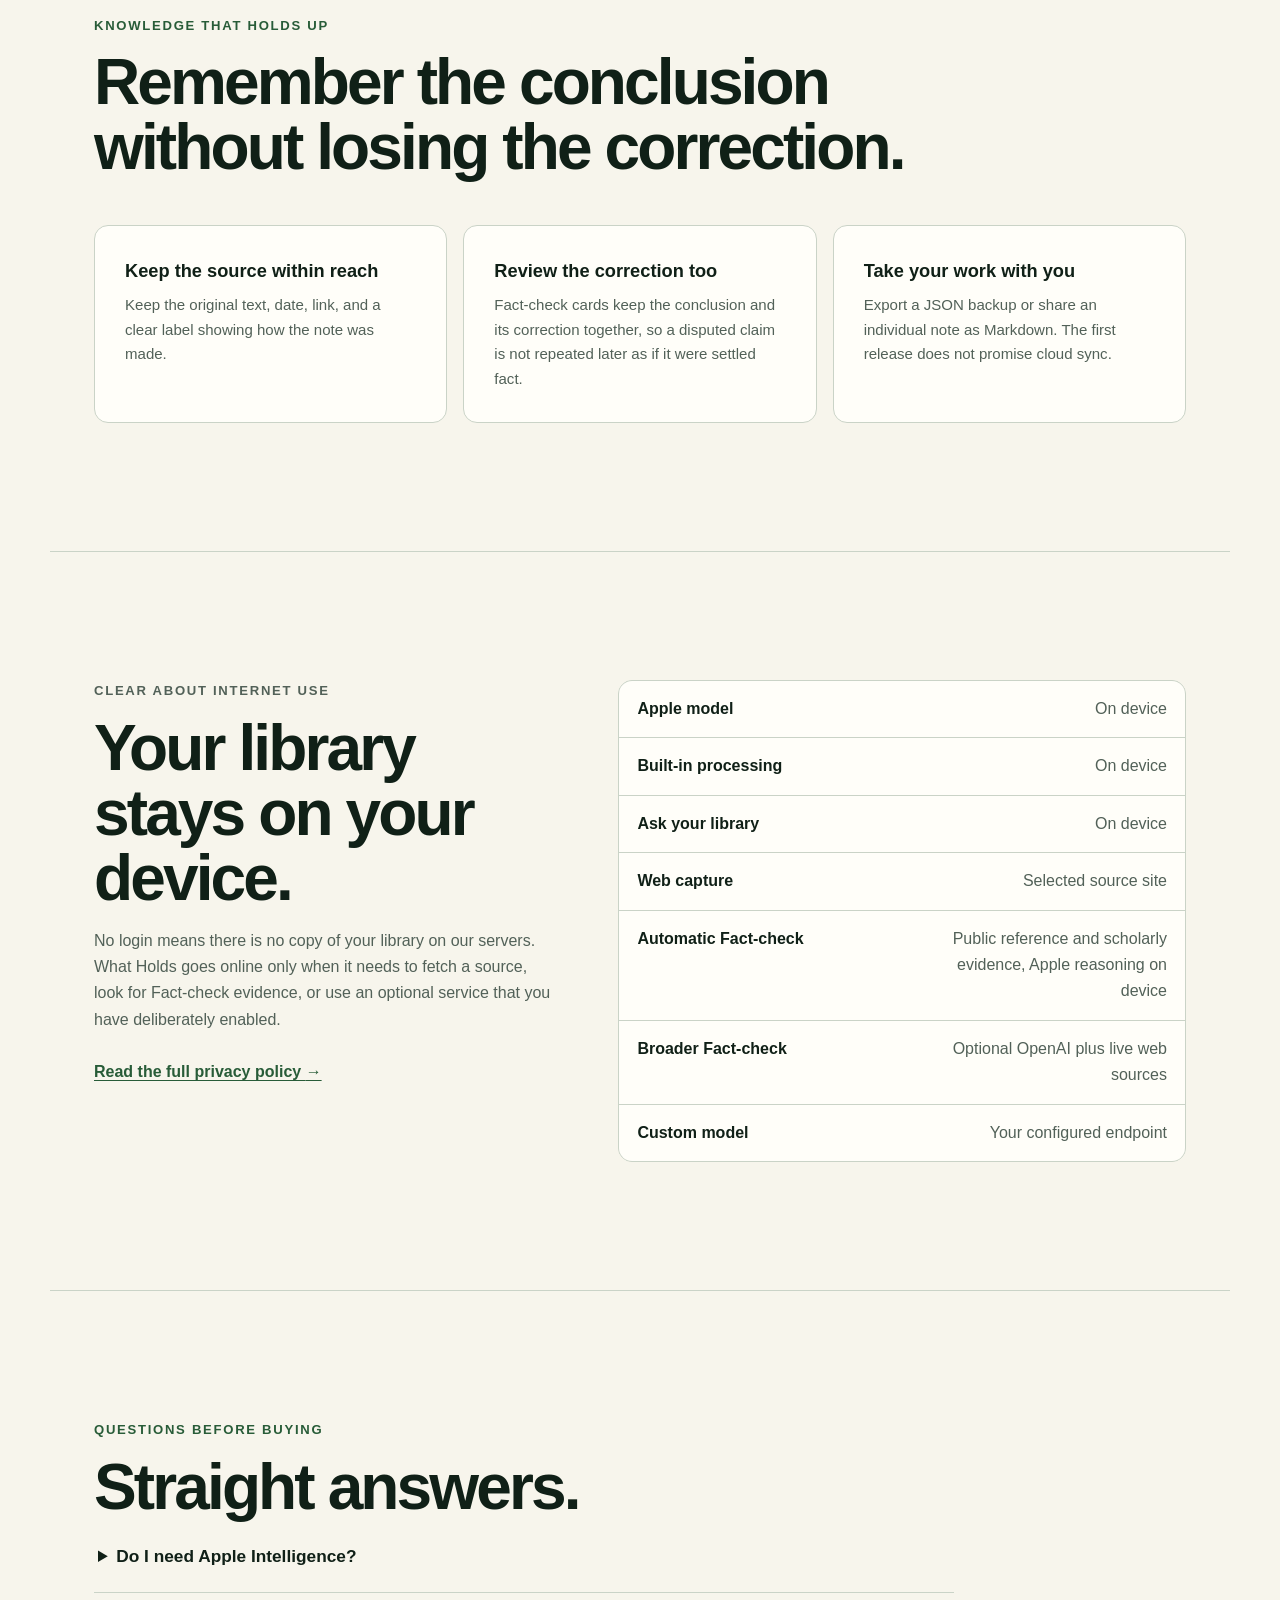
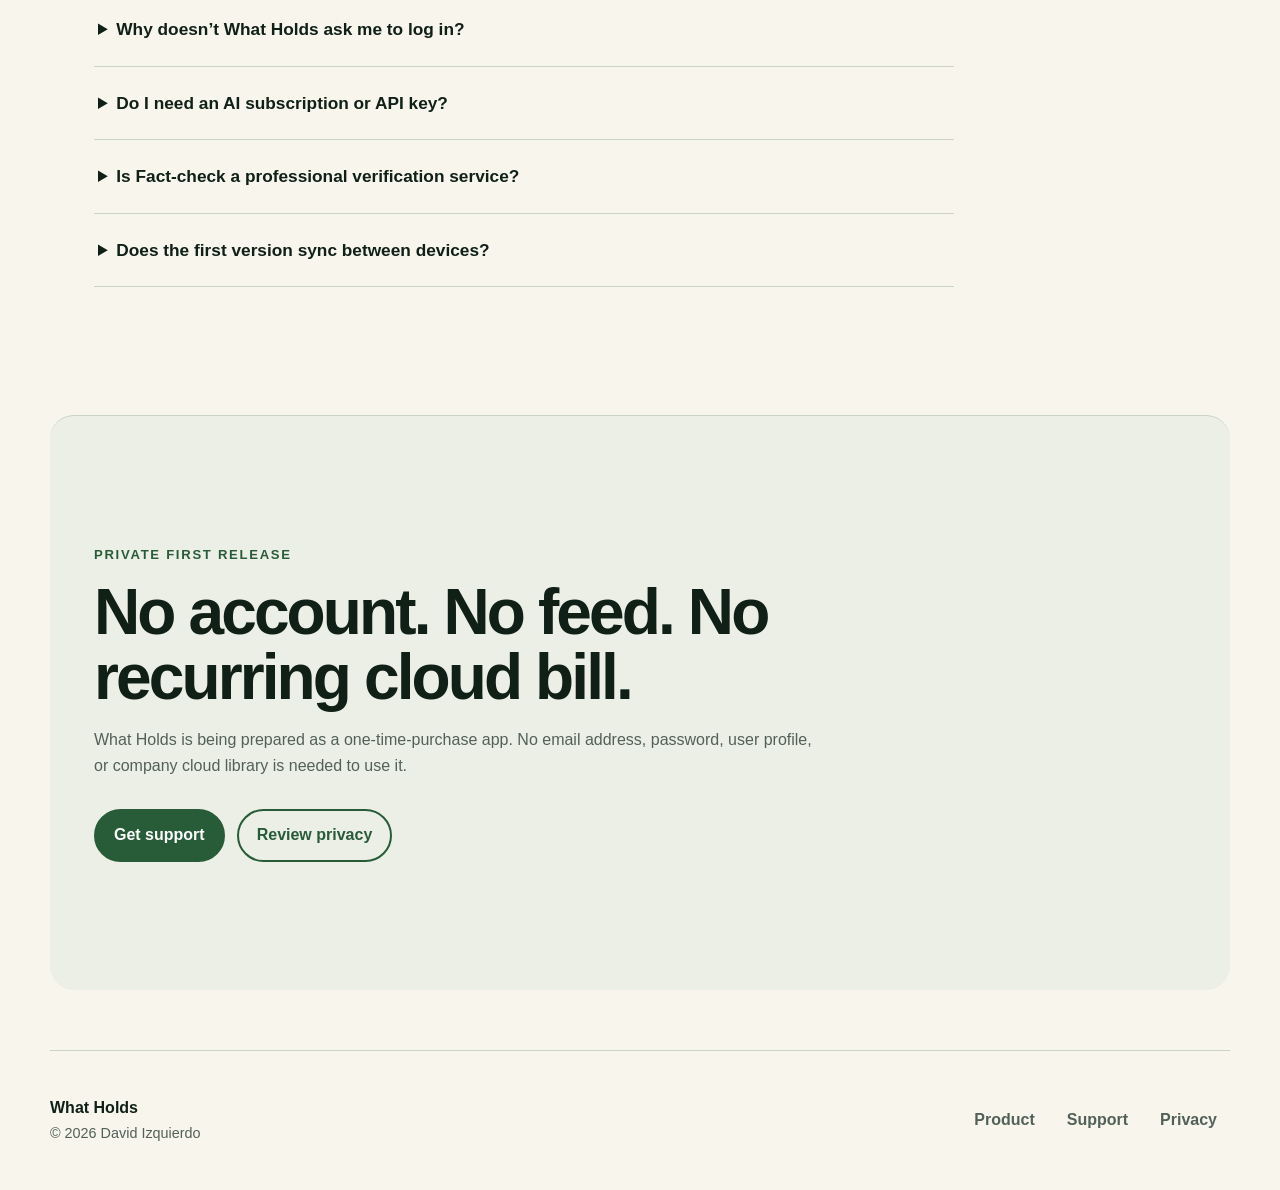
==== commit 21425ffe: "Explain redesigned automatic fact checking" ====
--- a/index.html
+++ b/index.html
@@ -154,7 +154,7 @@
     <ol class="route-list">
       <li>
         <strong>Apple on-device intelligence</strong>
-        <span>When Apple Intelligence is available, What Holds uses it on your device to understand the source and build the note. For Fact-check, it compares selected claims with evidence found by the app.</span>
+        <span>When Apple Intelligence is available, What Holds uses it on your device to understand the source and build the note. For Fact-check, it cleans noisy source wording, keeps the raw fragment visible, and reasons over evidence found by the app.</span>
       </li>
       <li>
         <strong>Built-in on-device processing</strong>
@@ -162,7 +162,7 @@
       </li>
       <li>
         <strong>Links before confident answers</strong>
-        <span>The standard Fact-check looks for relevant pages in English Wikipedia before judging a claim. Optional OpenAI research can search the wider web. In both cases, the links are the evidence—not simply what a model says.</span>
+        <span>Automatic Fact-check retrieves relevant general-reference, cross-domain scholarly, and biomedical evidence before judging a claim. Optional OpenAI research can search the wider live web. In both cases, the links are the evidence—not simply what a model says.</span>
       </li>
     </ol>
     <aside class="notice" aria-label="Apple Intelligence availability">
@@ -202,7 +202,7 @@
       <div><dt>Built-in processing</dt><dd>On device</dd></div>
       <div><dt>Ask your library</dt><dd>On device</dd></div>
       <div><dt>Web capture</dt><dd>Selected source site</dd></div>
-      <div><dt>Automatic Fact-check</dt><dd>Wikipedia evidence, Apple reasoning on device</dd></div>
+      <div><dt>Automatic Fact-check</dt><dd>Public reference and scholarly evidence, Apple reasoning on device</dd></div>
       <div><dt>Broader Fact-check</dt><dd>Optional OpenAI plus live web sources</dd></div>
       <div><dt>Custom model</dt><dd>Your configured endpoint</dd></div>
     </dl>
@@ -225,7 +225,7 @@
     </details>
     <details>
       <summary>Is Fact-check a professional verification service?</summary>
-      <p>No. Automatic Fact-check asks Apple Intelligence to compare claims with a small set of public evidence when it is available; the app’s built-in checks take over otherwise. Optional OpenAI research can search more current web sources and save clickable citations. Both are research aids: “Unsupported” means the selected method did not find enough supporting evidence, not that the claim is proven false.</p>
+      <p>No. Automatic Fact-check asks Apple Intelligence to form readable claims grounded in the raw source and compare them with a small, relevance-filtered set of public reference and scholarly evidence. The app’s built-in scan takes over otherwise but does not infer truth from word overlap. Optional OpenAI research can search more current web sources and save clickable citations. Both are research aids: “Unsupported” means the selected method did not find enough supporting evidence, not that the claim is proven false.</p>
     </details>
     <details>
       <summary>Does the first version sync between devices?</summary>
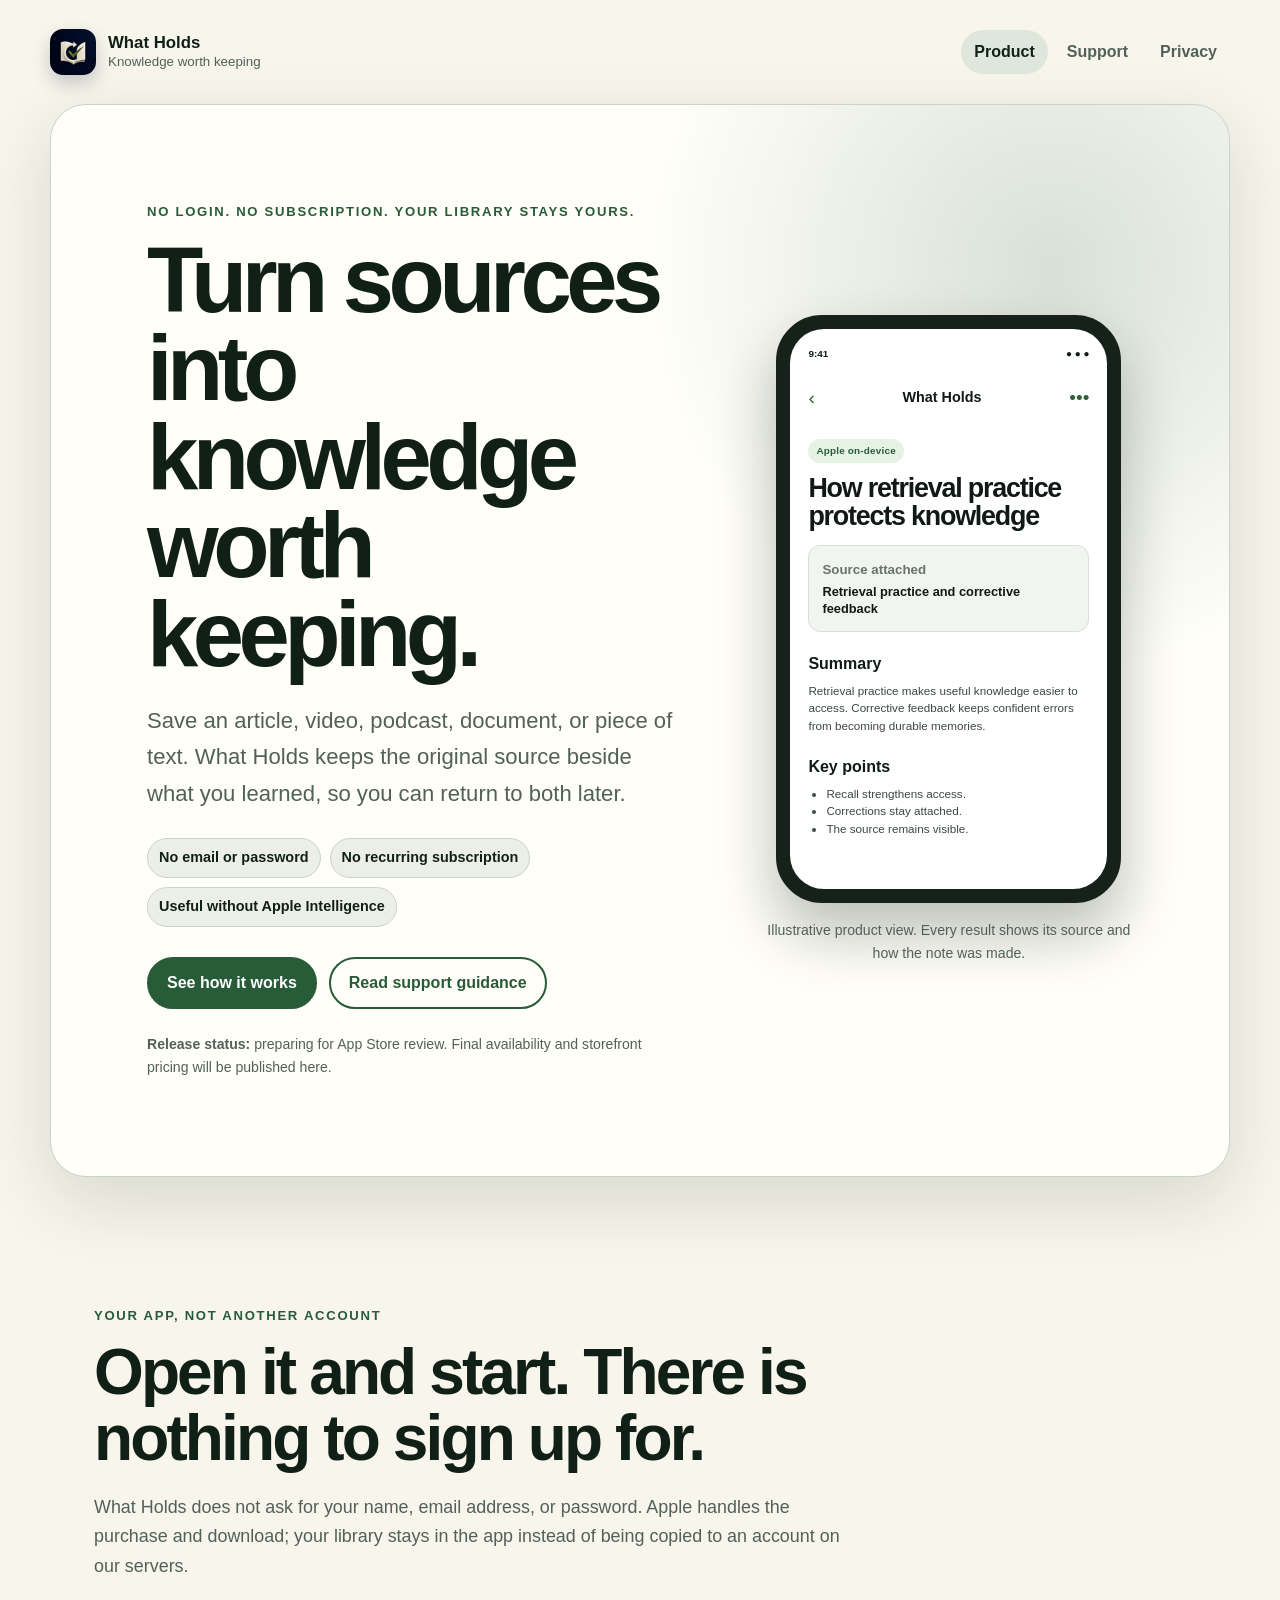
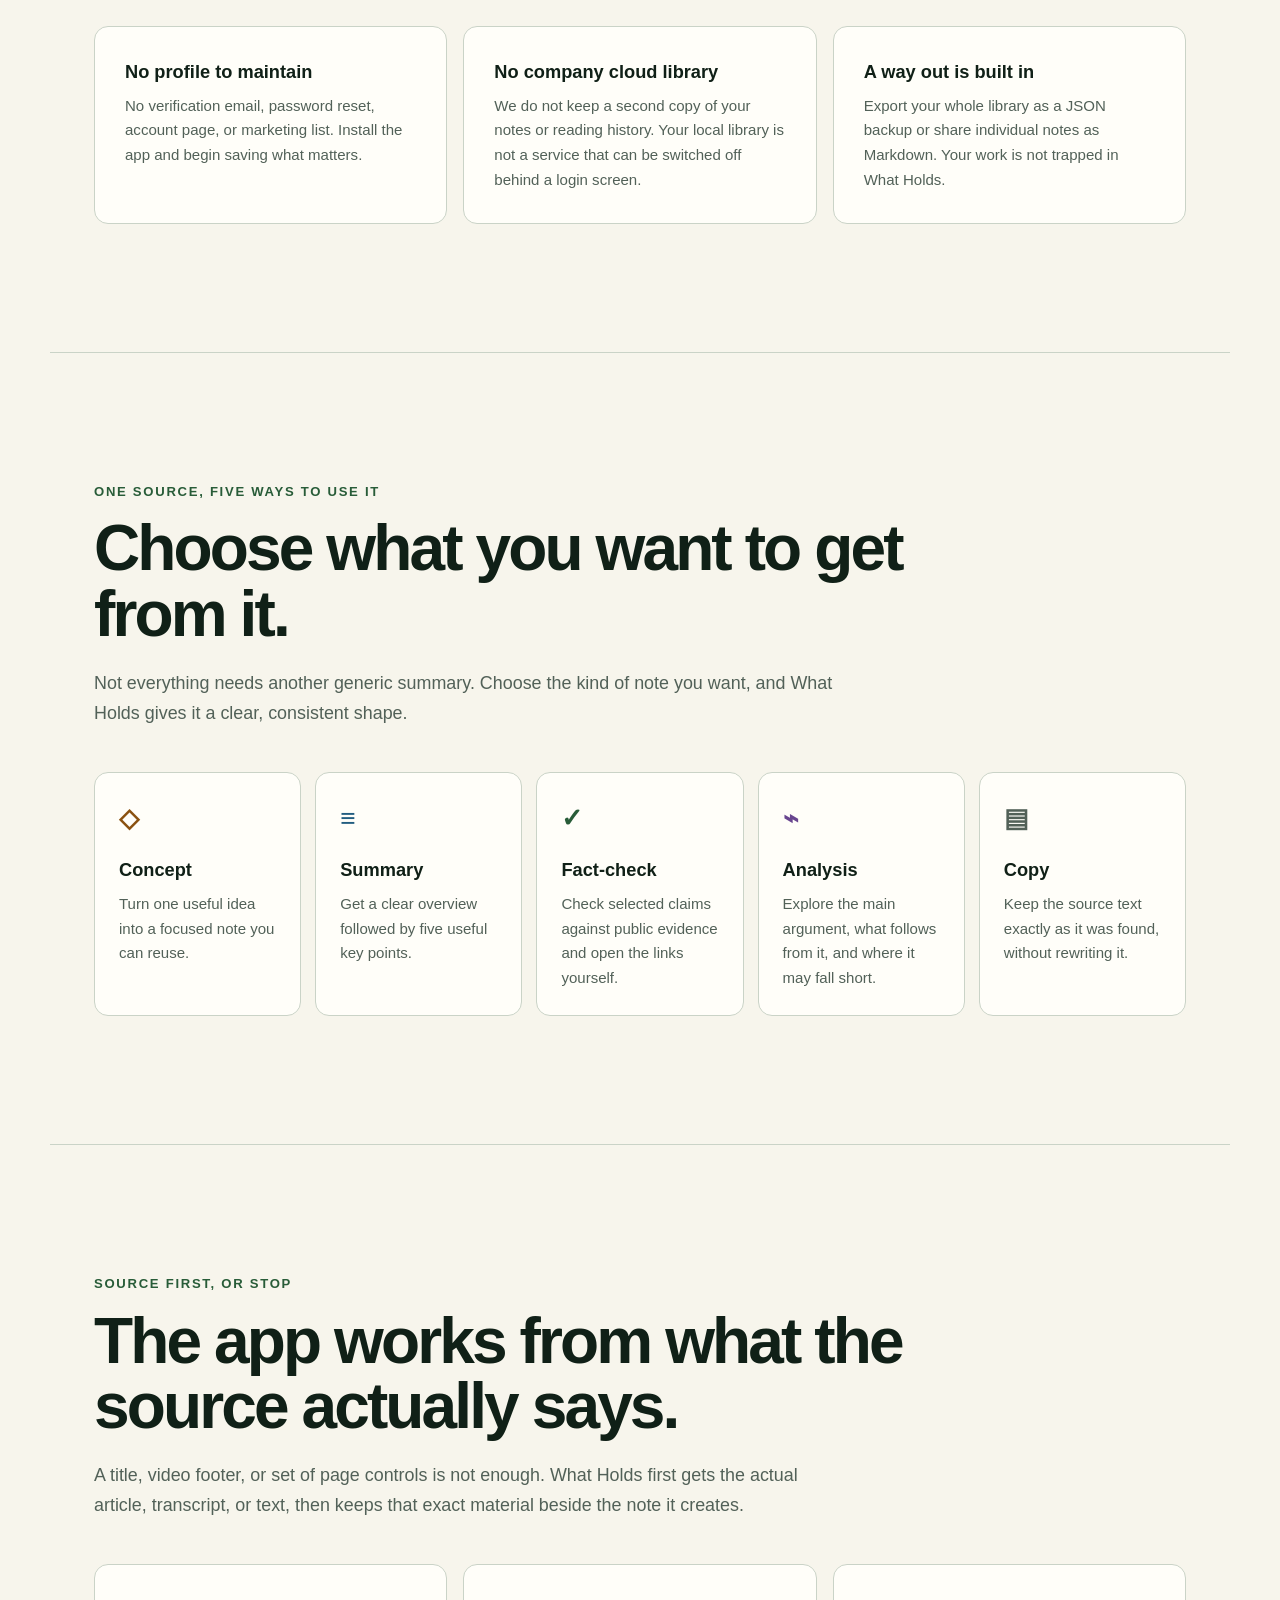
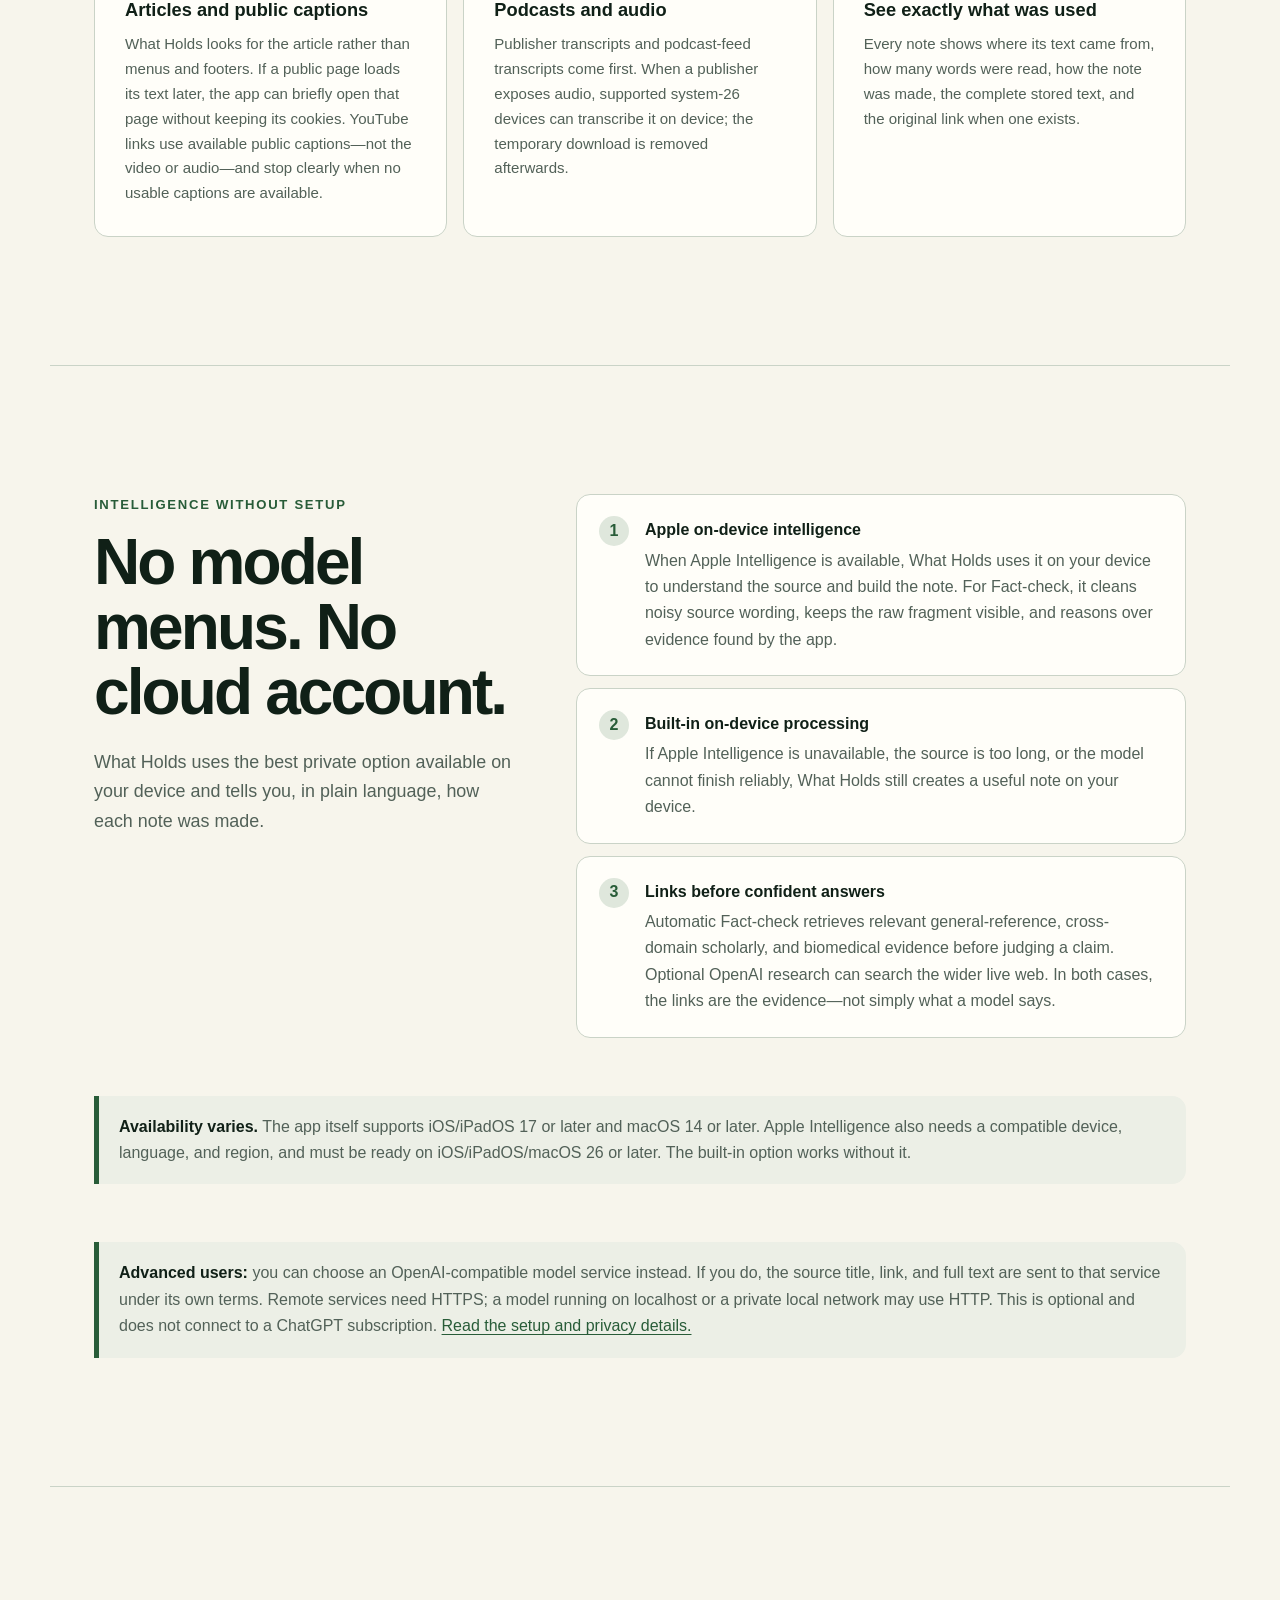
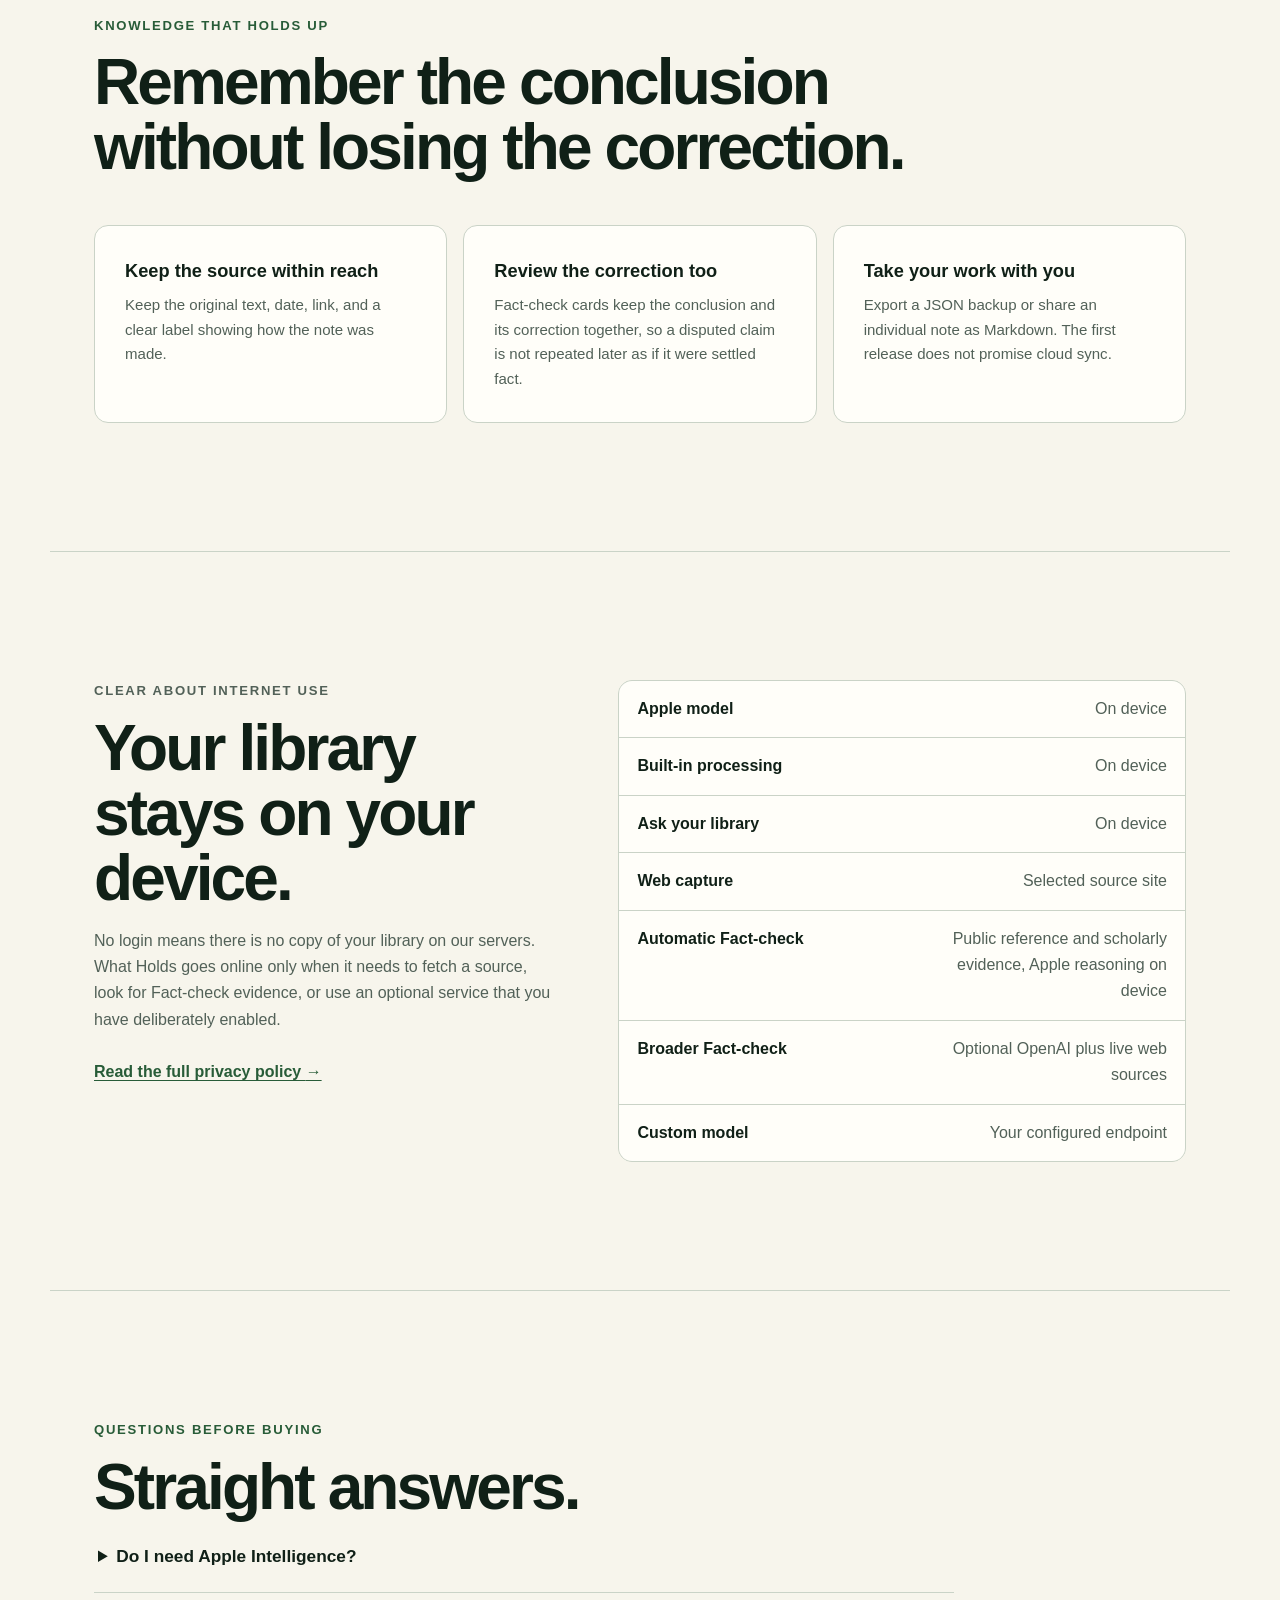
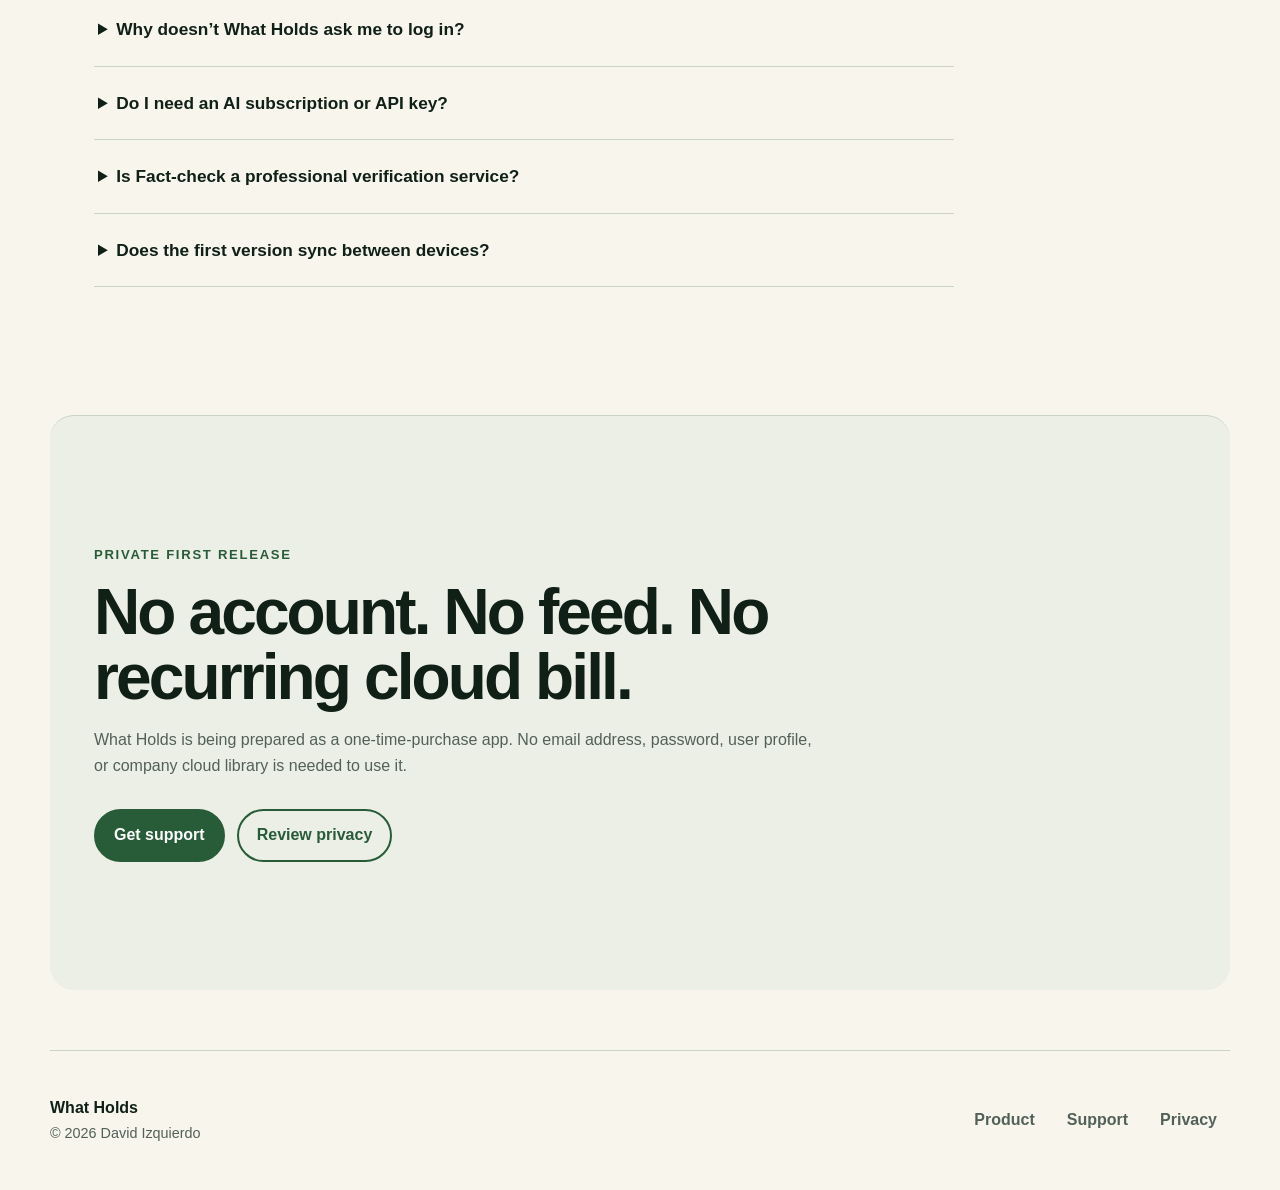
==== commit 78eec8e8: "Unify the public site with the app identity" ====
--- a/index.html
+++ b/index.html
@@ -12,7 +12,7 @@
   <meta property="og:url" content="https://davidizki.github.io/what-holds-support/">
   <title>What Holds — Knowledge worth keeping</title>
   <link rel="canonical" href="https://davidizki.github.io/what-holds-support/">
-  <link rel="icon" href="site-icon.svg" type="image/svg+xml">
+  <link rel="icon" href="app-icon.png" type="image/png">
   <link rel="stylesheet" href="styles.css">
 </head>
 <body>
@@ -20,7 +20,7 @@
 
 <header class="site-header">
   <a class="brand" href="index.html" aria-label="What Holds home">
-    <span class="mark" aria-hidden="true">✓</span>
+    <img class="mark" src="app-icon.png" alt="">
     <span><strong>What Holds</strong><small>Knowledge worth keeping</small></span>
   </a>
   <nav aria-label="Primary navigation">
--- a/styles.css
+++ b/styles.css
@@ -98,16 +98,11 @@
 .brand strong { font-size: 1.05rem; }
 .brand small { color: var(--muted); }
 .mark {
-  display: grid;
   width: 46px;
   height: 46px;
-  place-items: center;
   border-radius: 13px;
-  background: #061325;
-  color: #eef4df;
+  object-fit: cover;
   box-shadow: 0 8px 18px rgb(6 19 37 / 20%);
-  font-size: 1.4rem;
-  font-weight: 800;
 }
 .site-header nav,
 .site-footer nav {
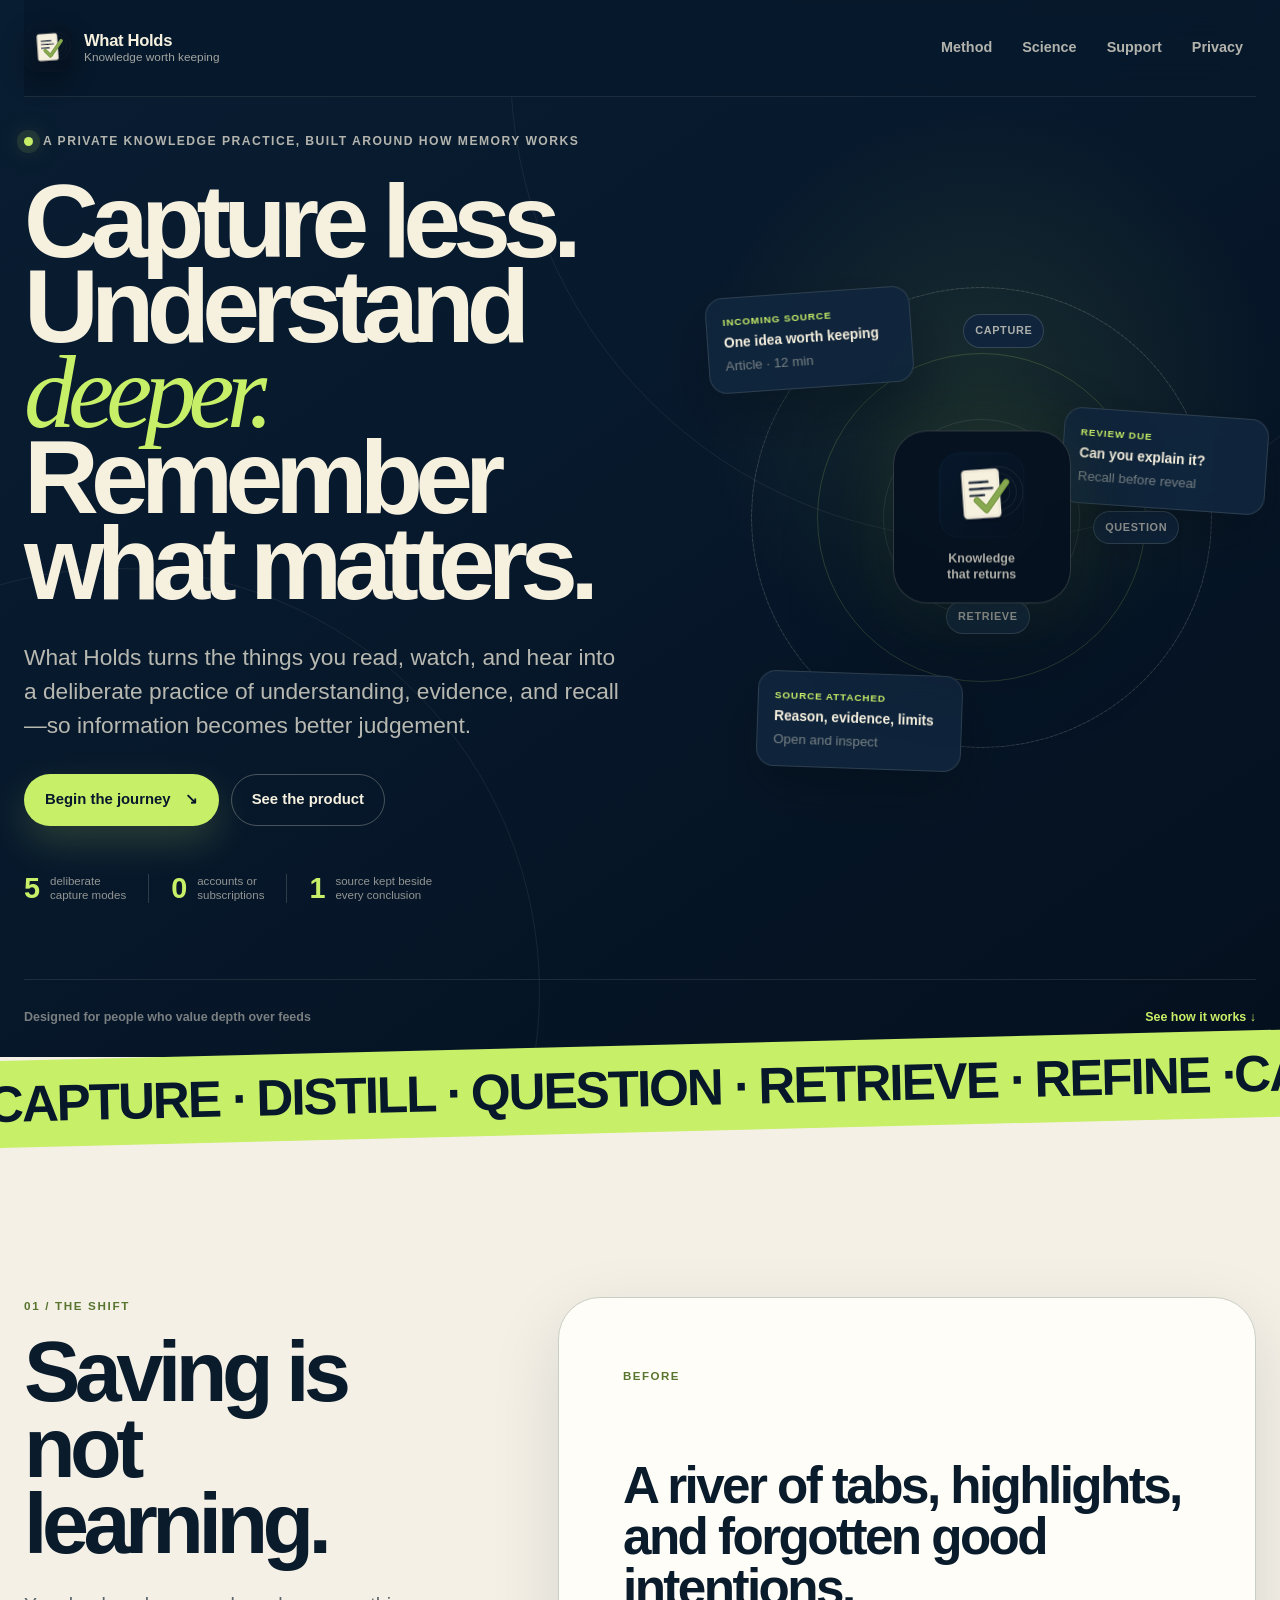
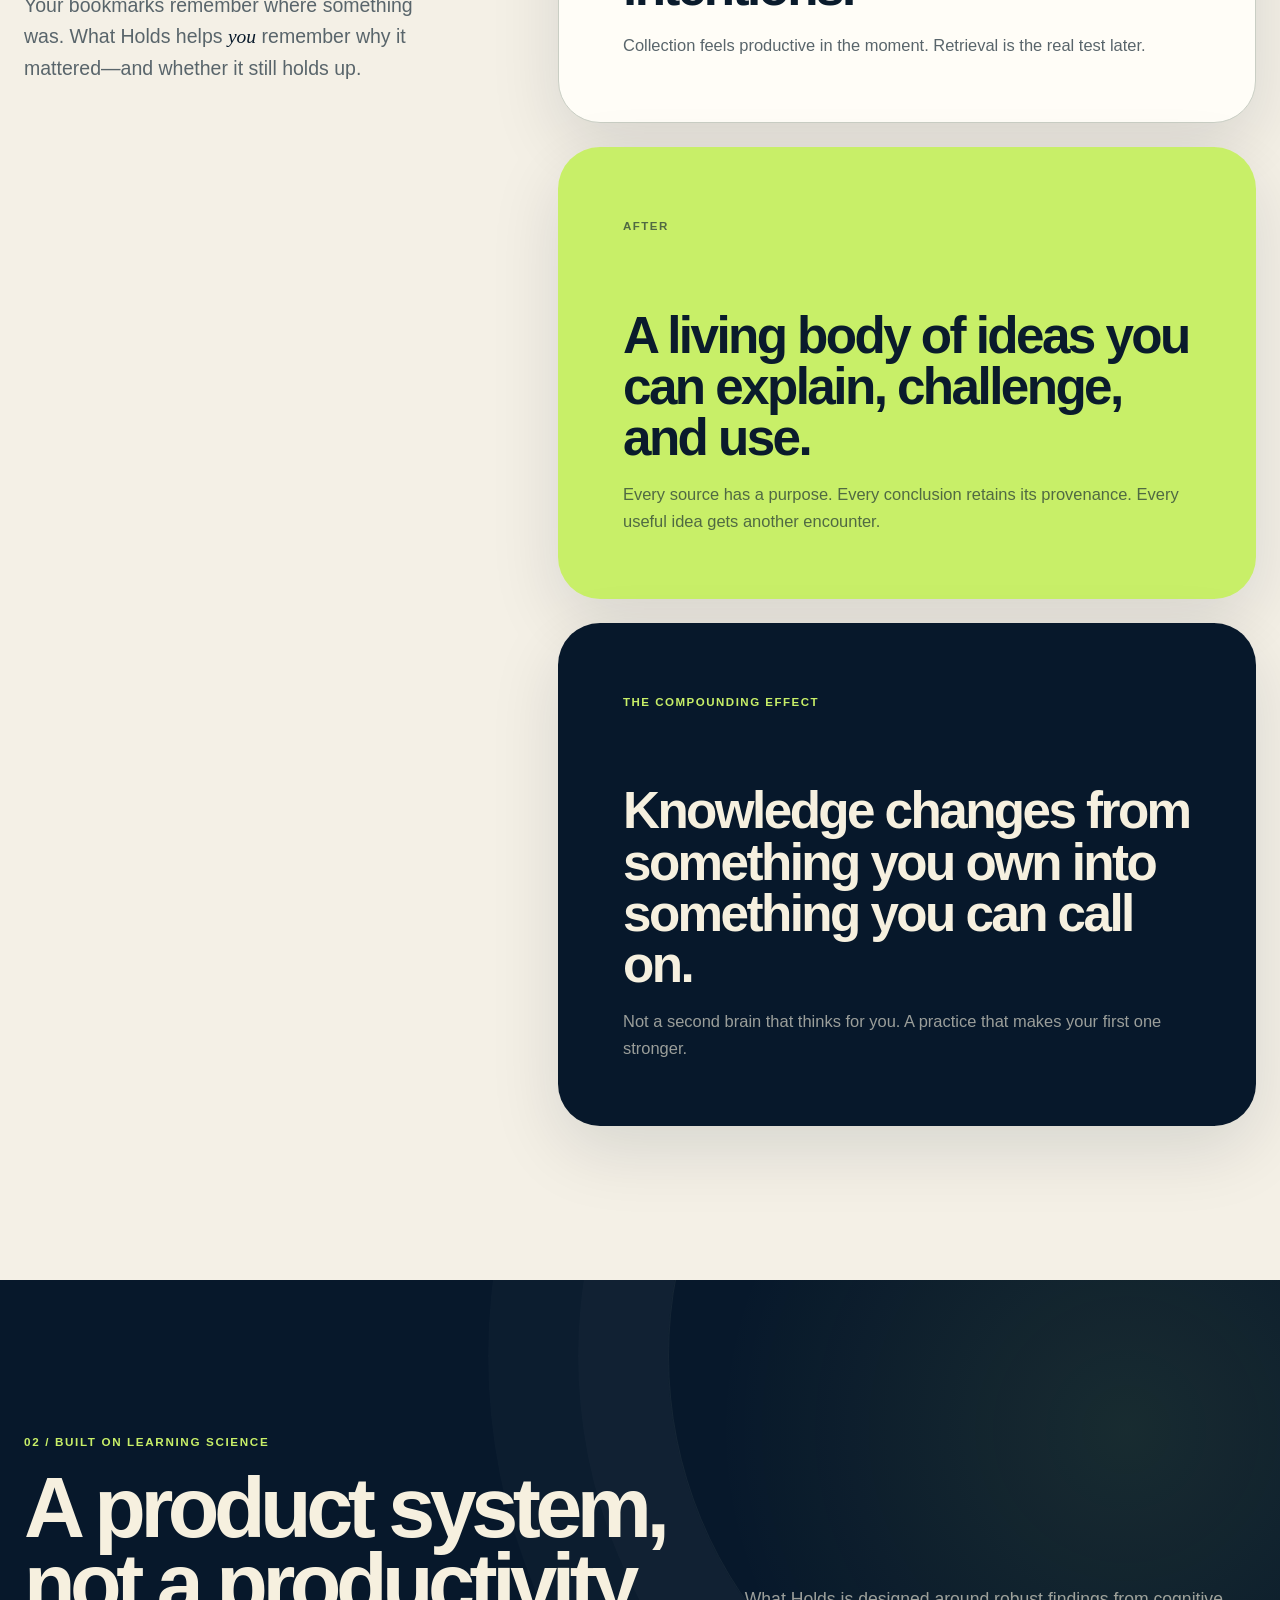
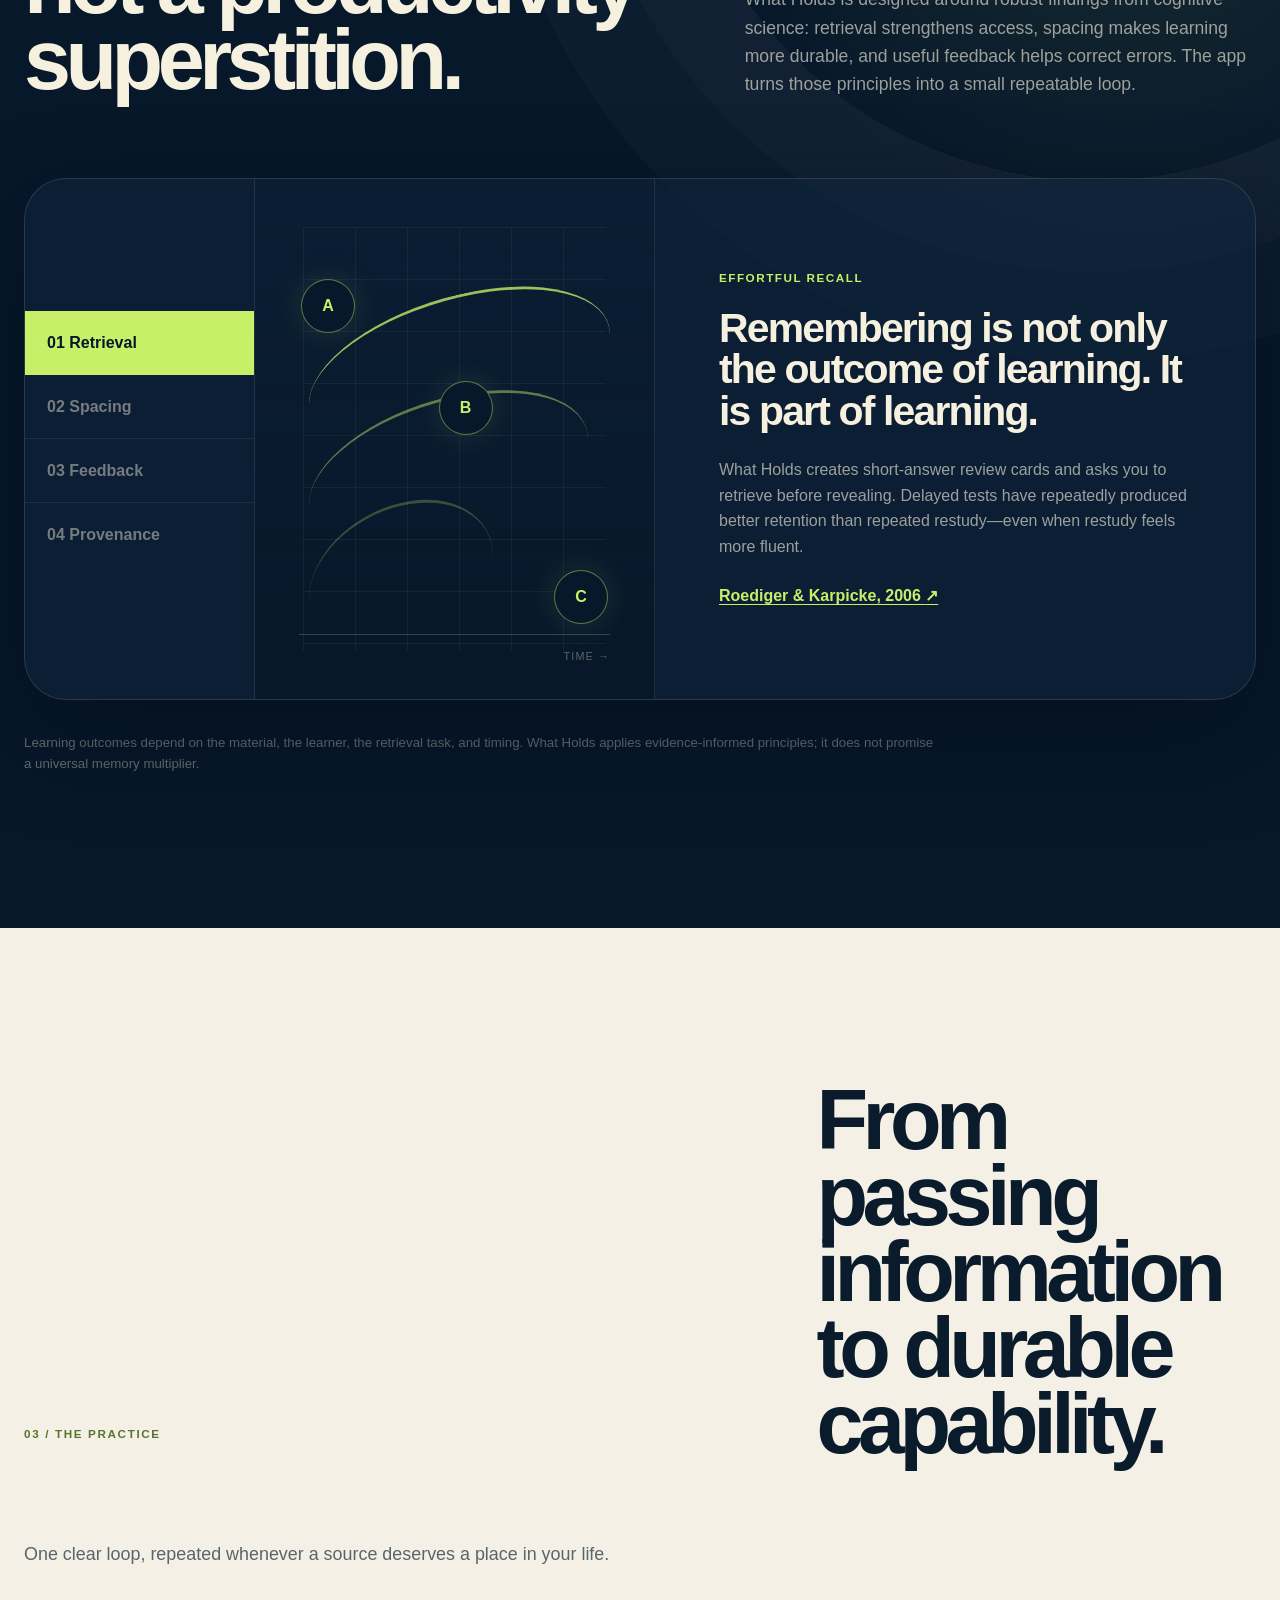
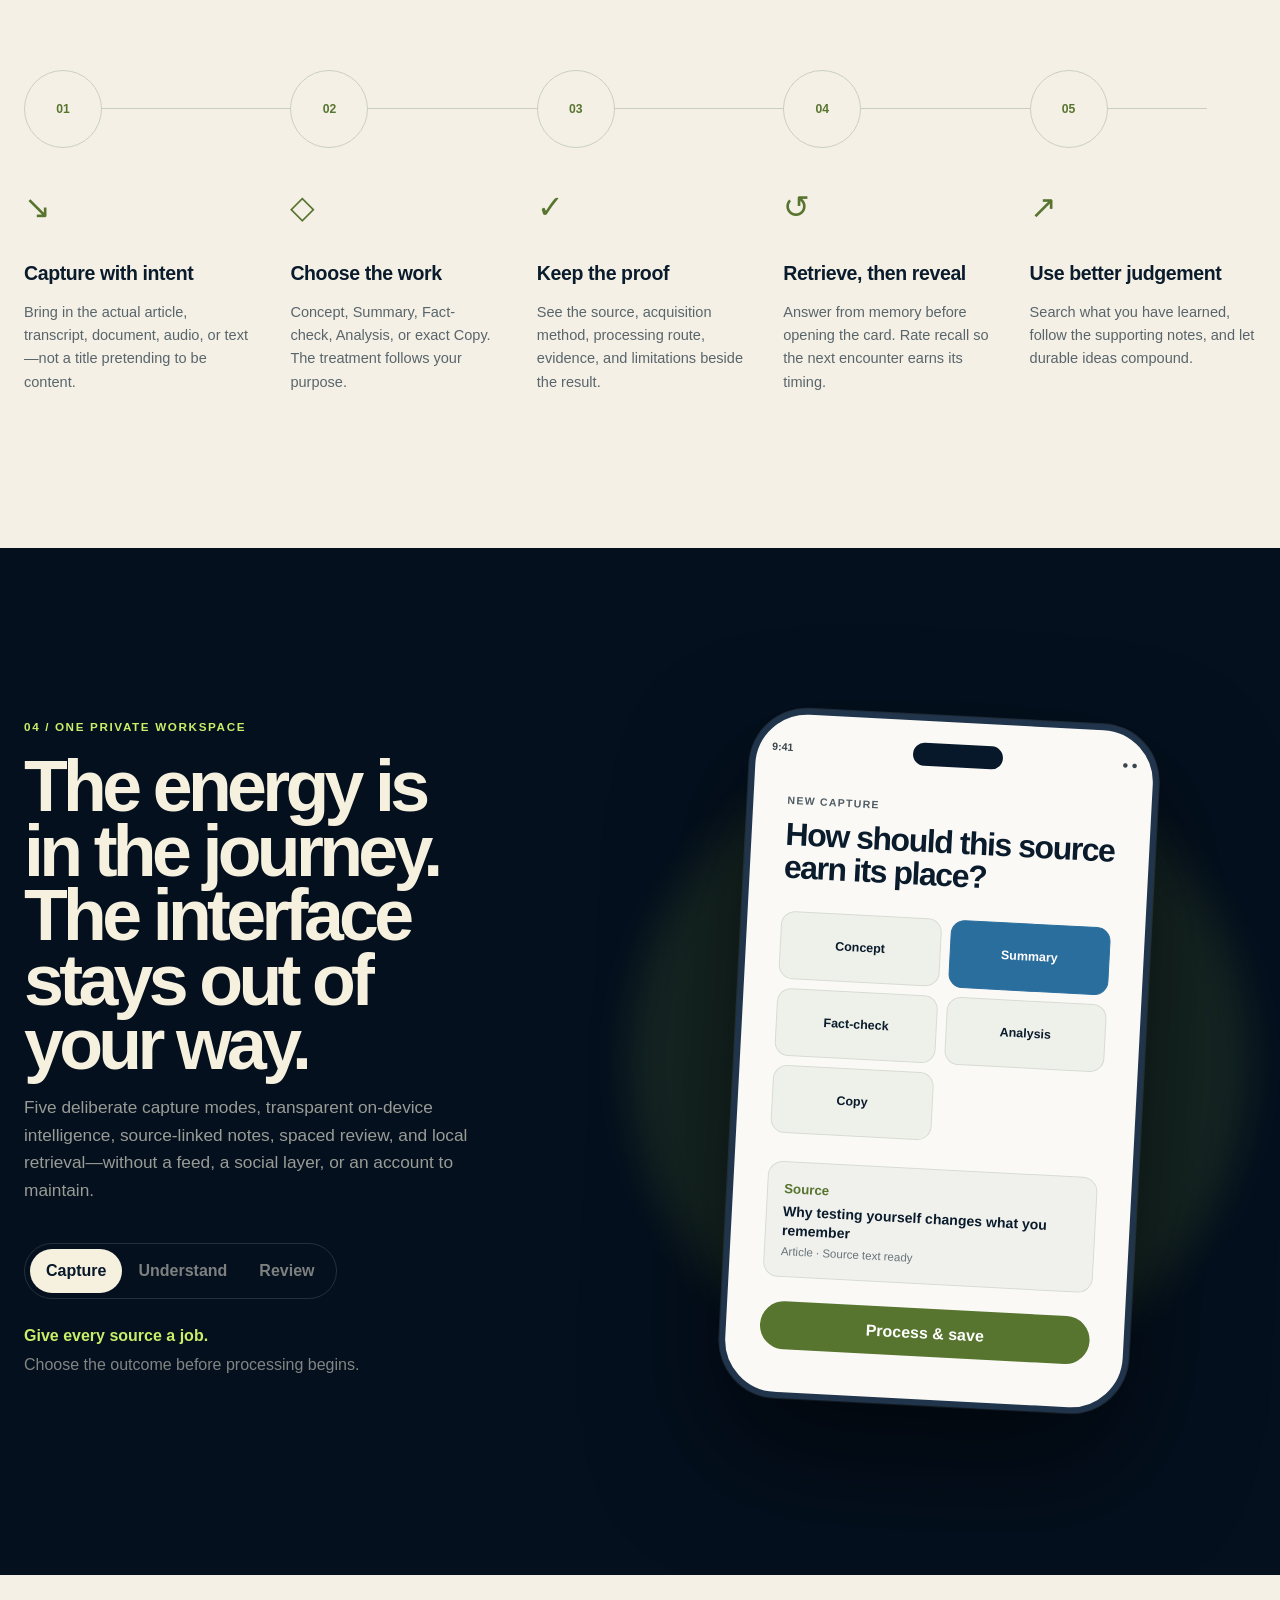
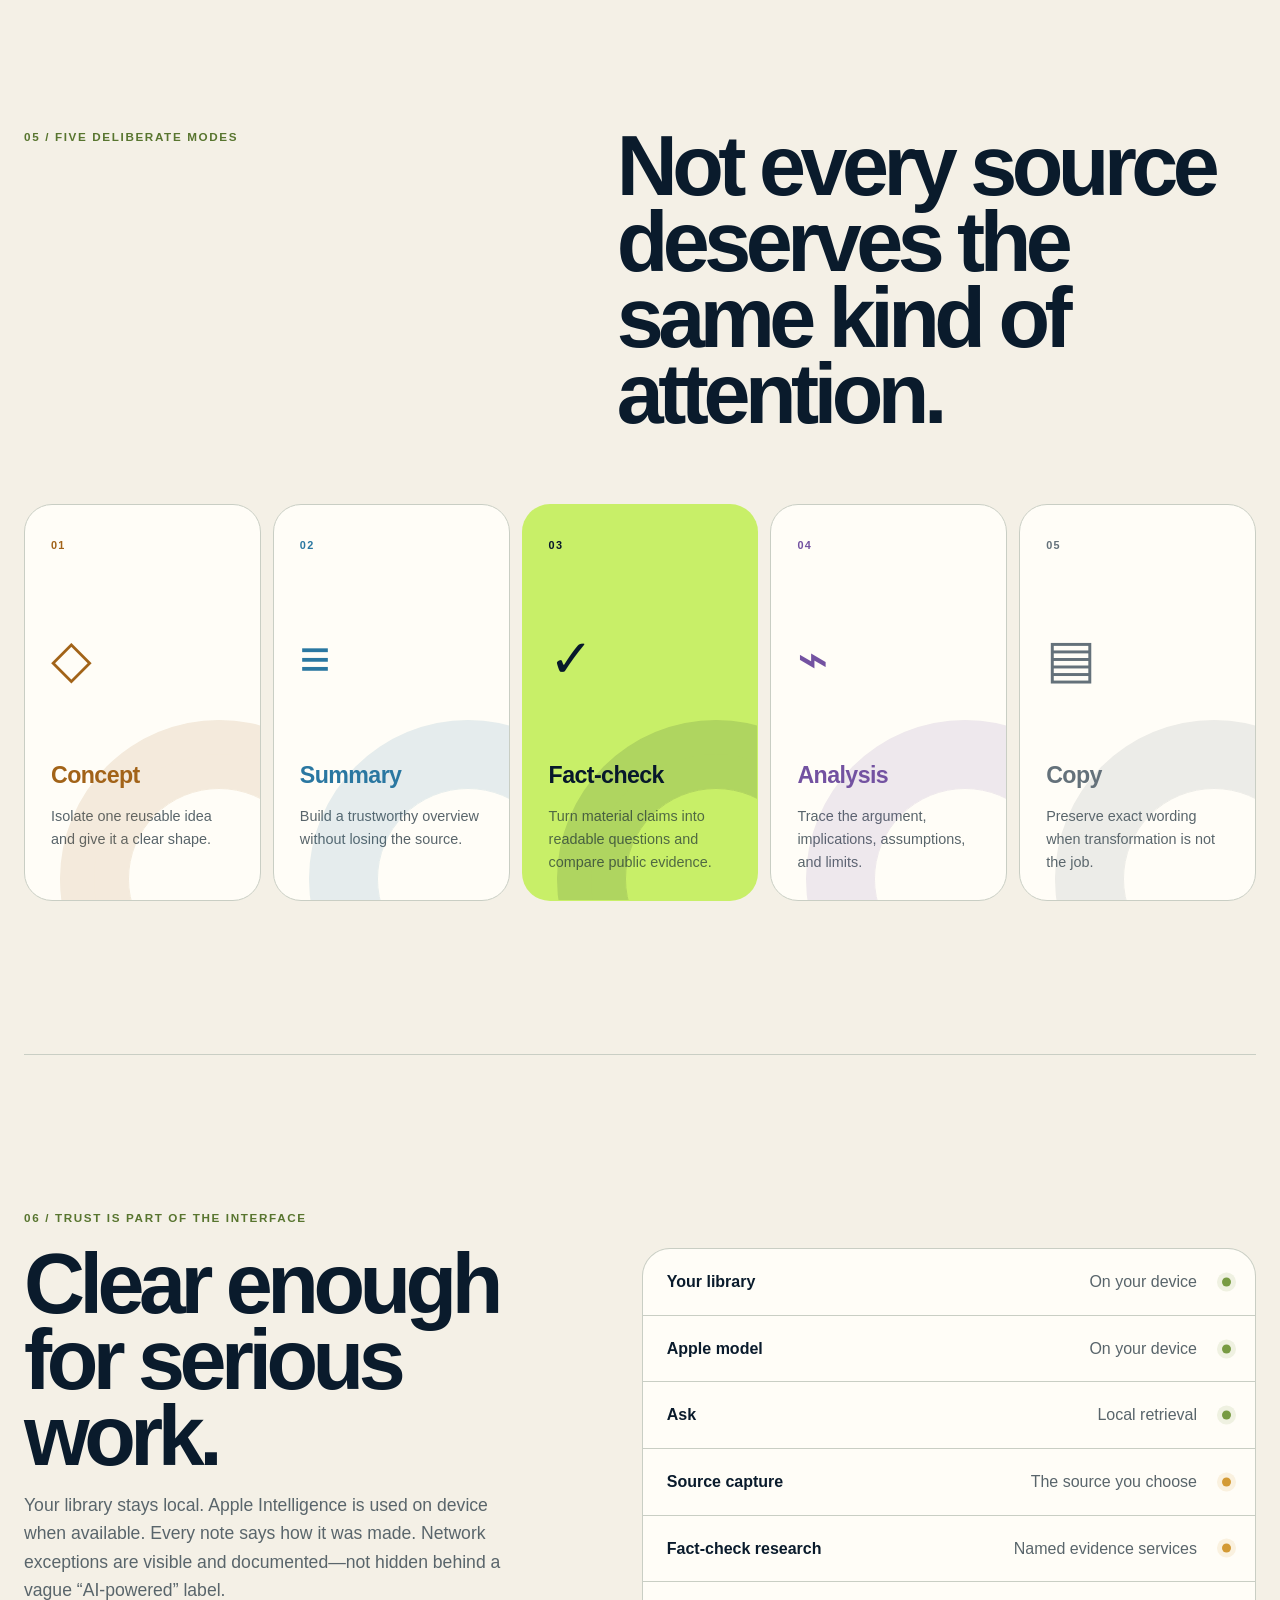
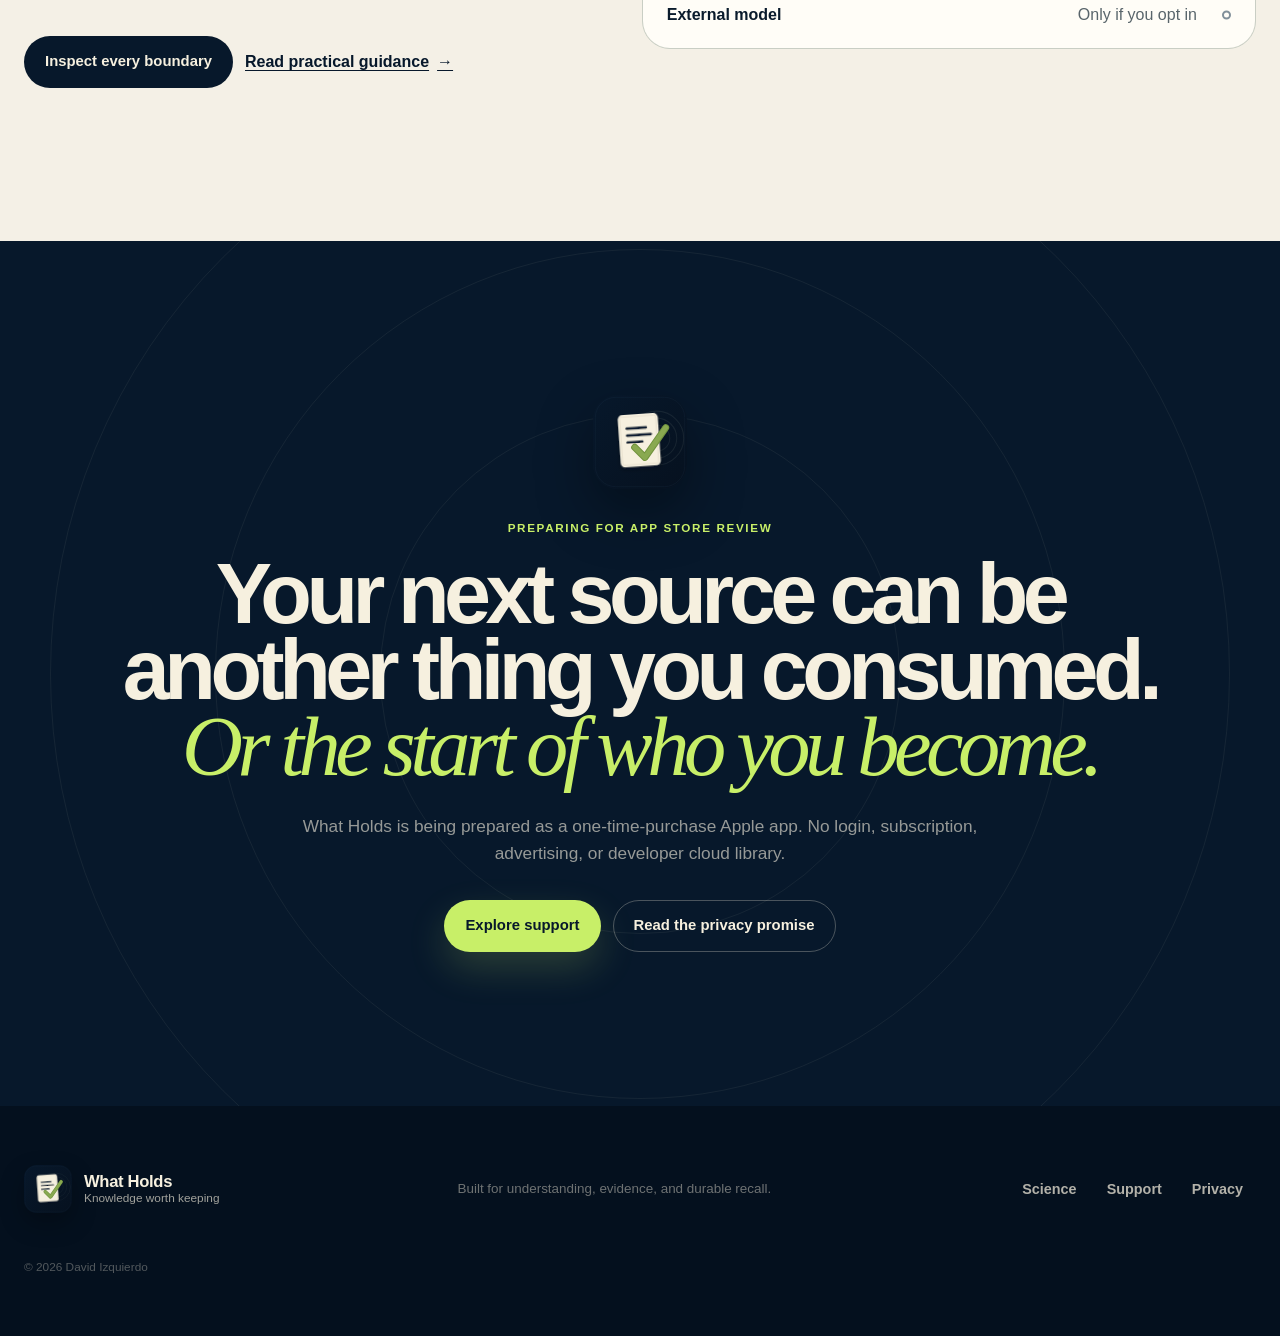
==== commit 8a155368: "Redesign the What Holds product experience" ====
--- a/index.html
+++ b/index.html
@@ -3,254 +3,322 @@
 <head>
   <meta charset="utf-8">
   <meta name="viewport" content="width=device-width, initial-scale=1">
-  <meta name="description" content="Save useful sources, understand them, and return to what matters. No login, no subscription, and no cloud copy of your library.">
-  <meta name="theme-color" media="(prefers-color-scheme: light)" content="#f7f5ec">
-  <meta name="theme-color" media="(prefers-color-scheme: dark)" content="#0d1510">
+  <meta name="description" content="Turn useful sources into knowledge you can understand, trust, retrieve, and use. Built around the science of durable learning; private by default.">
+  <meta name="theme-color" content="#07182b">
   <meta property="og:type" content="website">
-  <meta property="og:title" content="What Holds — Knowledge worth keeping">
-  <meta property="og:description" content="Keep useful sources and what you learned from them together—without creating another account.">
+  <meta property="og:title" content="What Holds — Knowledge that compounds">
+  <meta property="og:description" content="Capture less. Understand deeper. Remember what matters.">
   <meta property="og:url" content="https://davidizki.github.io/what-holds-support/">
-  <title>What Holds — Knowledge worth keeping</title>
+  <title>What Holds — Knowledge that compounds</title>
   <link rel="canonical" href="https://davidizki.github.io/what-holds-support/">
   <link rel="icon" href="app-icon.png" type="image/png">
   <link rel="stylesheet" href="styles.css">
+  <script src="site.js" defer></script>
 </head>
-<body>
+<body class="product-page">
 <a class="skip-link" href="#main">Skip to content</a>
-
-<header class="site-header">
+<div class="scroll-progress" aria-hidden="true"><span></span></div>
+
+<header class="site-header site-header-over-hero">
   <a class="brand" href="index.html" aria-label="What Holds home">
-    <img class="mark" src="app-icon.png" alt="">
+    <img class="mark" src="brand-mark.svg" alt="">
     <span><strong>What Holds</strong><small>Knowledge worth keeping</small></span>
   </a>
   <nav aria-label="Primary navigation">
-    <a href="index.html" aria-current="page">Product</a>
+    <a href="#method">Method</a>
+    <a href="#science">Science</a>
     <a href="support.html">Support</a>
     <a href="privacy.html">Privacy</a>
   </nav>
 </header>
 
 <main id="main">
-  <section class="hero" aria-labelledby="hero-title">
-    <div class="hero-copy">
-      <p class="eyebrow">No login. No subscription. Your library stays yours.</p>
-      <h1 id="hero-title">Turn sources into knowledge worth keeping.</h1>
-      <p class="lede">Save an article, video, podcast, document, or piece of text. What Holds keeps the original source beside what you learned, so you can return to both later.</p>
-      <ul class="promise-list" aria-label="Product promises">
-        <li>No email or password</li>
-        <li>No recurring subscription</li>
-        <li>Useful without Apple Intelligence</li>
-      </ul>
+  <section class="hero-v2" aria-labelledby="hero-title">
+    <div class="hero-grid content-shell">
+      <div class="hero-copy-v2 reveal">
+        <p class="signal"><span></span> A private knowledge practice, built around how memory works</p>
+        <h1 id="hero-title">Capture less.<br>Understand <em>deeper.</em><br>Remember what matters.</h1>
+        <p class="hero-lede">What Holds turns the things you read, watch, and hear into a deliberate practice of understanding, evidence, and recall—so information becomes better judgement.</p>
+        <div class="actions">
+          <a class="button button-electric" href="#journey">Begin the journey <span aria-hidden="true">↘</span></a>
+          <a class="button button-ghost" href="#product">See the product</a>
+        </div>
+        <ul class="hero-proof" aria-label="Core product promises">
+          <li><strong>5</strong><span>deliberate<br>capture modes</span></li>
+          <li><strong>0</strong><span>accounts or<br>subscriptions</span></li>
+          <li><strong>1</strong><span>source kept beside<br>every conclusion</span></li>
+        </ul>
+      </div>
+
+      <div class="knowledge-stage reveal" aria-label="A source becoming durable knowledge">
+        <div class="stage-rings" aria-hidden="true"><i></i><i></i><i></i><i></i></div>
+        <div class="stage-orbit orbit-one" aria-hidden="true"><span>Capture</span></div>
+        <div class="stage-orbit orbit-two" aria-hidden="true"><span>Question</span></div>
+        <div class="stage-orbit orbit-three" aria-hidden="true"><span>Retrieve</span></div>
+        <div class="stage-core">
+          <img src="brand-mark.svg" alt="">
+          <span>Knowledge<br>that returns</span>
+        </div>
+        <div class="stage-card stage-source">
+          <span class="stage-card-label">Incoming source</span>
+          <strong>One idea worth keeping</strong>
+          <small>Article · 12 min</small>
+        </div>
+        <div class="stage-card stage-memory">
+          <span class="stage-card-label">Review due</span>
+          <strong>Can you explain it?</strong>
+          <small>Recall before reveal</small>
+        </div>
+        <div class="stage-card stage-proof">
+          <span class="stage-card-label">Source attached</span>
+          <strong>Reason, evidence, limits</strong>
+          <small>Open and inspect</small>
+        </div>
+      </div>
+    </div>
+    <div class="hero-foot content-shell">
+      <span>Designed for people who value depth over feeds</span>
+      <a href="#method">See how it works <span aria-hidden="true">↓</span></a>
+    </div>
+  </section>
+
+  <div class="motion-line" aria-hidden="true">
+    <div>CAPTURE · DISTILL · QUESTION · RETRIEVE · REFINE · </div>
+    <div>CAPTURE · DISTILL · QUESTION · RETRIEVE · REFINE · </div>
+  </div>
+
+  <section id="method" class="manifesto section-v2 content-shell" aria-labelledby="method-title">
+    <div class="manifesto-sticky reveal">
+      <p class="chapter">01 / The shift</p>
+      <h2 id="method-title">Saving is not learning.</h2>
+      <p>Your bookmarks remember where something was. What Holds helps <em>you</em> remember why it mattered—and whether it still holds up.</p>
+    </div>
+    <div class="shift-stack">
+      <article class="shift-card reveal">
+        <span>Before</span>
+        <h3>A river of tabs, highlights, and forgotten good intentions.</h3>
+        <p>Collection feels productive in the moment. Retrieval is the real test later.</p>
+      </article>
+      <article class="shift-card shift-card-bright reveal">
+        <span>After</span>
+        <h3>A living body of ideas you can explain, challenge, and use.</h3>
+        <p>Every source has a purpose. Every conclusion retains its provenance. Every useful idea gets another encounter.</p>
+      </article>
+      <article class="shift-card shift-card-dark reveal">
+        <span>The compounding effect</span>
+        <h3>Knowledge changes from something you own into something you can call on.</h3>
+        <p>Not a second brain that thinks for you. A practice that makes your first one stronger.</p>
+      </article>
+    </div>
+  </section>
+
+  <section id="science" class="science-lab section-v2" aria-labelledby="science-title">
+    <div class="content-shell">
+      <div class="science-heading reveal">
+        <div>
+          <p class="chapter chapter-light">02 / Built on learning science</p>
+          <h2 id="science-title">A product system, not a productivity superstition.</h2>
+        </div>
+        <p>What Holds is designed around robust findings from cognitive science: retrieval strengthens access, spacing makes learning more durable, and useful feedback helps correct errors. The app turns those principles into a small repeatable loop.</p>
+      </div>
+
+      <div class="science-console reveal">
+        <div class="science-tabs" role="tablist" aria-label="Learning principles">
+          <button id="science-tab-retrieve" role="tab" aria-selected="true" aria-controls="science-retrieve" data-science-target="retrieve">01 Retrieval</button>
+          <button id="science-tab-space" role="tab" aria-selected="false" aria-controls="science-space" data-science-target="space">02 Spacing</button>
+          <button id="science-tab-feedback" role="tab" aria-selected="false" aria-controls="science-feedback" data-science-target="feedback">03 Feedback</button>
+          <button id="science-tab-source" role="tab" aria-selected="false" aria-controls="science-source" data-science-target="source">04 Provenance</button>
+        </div>
+
+        <div class="science-visual" aria-hidden="true">
+          <div class="memory-trace trace-one"></div>
+          <div class="memory-trace trace-two"></div>
+          <div class="memory-trace trace-three"></div>
+          <div class="memory-node node-a">A</div>
+          <div class="memory-node node-b">B</div>
+          <div class="memory-node node-c">C</div>
+          <span class="science-axis">Time →</span>
+        </div>
+
+        <div class="science-panels">
+          <article id="science-retrieve" role="tabpanel" aria-labelledby="science-tab-retrieve" data-science-panel="retrieve">
+            <p class="science-kicker">Effortful recall</p>
+            <h3>Remembering is not only the outcome of learning. It is part of learning.</h3>
+            <p>What Holds creates short-answer review cards and asks you to retrieve before revealing. Delayed tests have repeatedly produced better retention than repeated restudy—even when restudy feels more fluent.</p>
+            <a href="https://pubmed.ncbi.nlm.nih.gov/16507066/">Roediger &amp; Karpicke, 2006 <span aria-hidden="true">↗</span></a>
+          </article>
+          <article id="science-space" role="tabpanel" aria-labelledby="science-tab-space" data-science-panel="space" hidden>
+            <p class="science-kicker">Distributed encounters</p>
+            <h3>One intense encounter fades. Well-timed returns make access more durable.</h3>
+            <p>Reviews return over widening intervals based on how recall felt. Research across hundreds of experiments finds that the most useful spacing depends on how long knowledge needs to last.</p>
+            <a href="https://pubmed.ncbi.nlm.nih.gov/16719566/">Cepeda et al., 2006 <span aria-hidden="true">↗</span></a>
+          </article>
+          <article id="science-feedback" role="tabpanel" aria-labelledby="science-tab-feedback" data-science-panel="feedback" hidden>
+            <p class="science-kicker">Correction attached</p>
+            <h3>Retrieval should meet the answer, its evidence, and its limits.</h3>
+            <p>After you attempt recall, What Holds reveals the source-grounded answer. For disputed claims, the verdict and correction stay together rather than letting a memorable falsehood detach from its context.</p>
+            <a href="https://pubmed.ncbi.nlm.nih.gov/35917361/">Mendes Oliveira et al., 2022 <span aria-hidden="true">↗</span></a>
+          </article>
+          <article id="science-source" role="tabpanel" aria-labelledby="science-tab-source" data-science-panel="source" hidden>
+            <p class="science-kicker">Epistemic discipline</p>
+            <h3>The app can help interpret a source. It should never make the source disappear.</h3>
+            <p>Every note keeps the acquired text, origin, date, processing route, and links. This is a product trust principle: a polished conclusion is useful only when you can inspect what produced it.</p>
+            <a href="#trust">See the trust boundaries <span aria-hidden="true">↓</span></a>
+          </article>
+        </div>
+      </div>
+      <p class="science-caveat">Learning outcomes depend on the material, the learner, the retrieval task, and timing. What Holds applies evidence-informed principles; it does not promise a universal memory multiplier.</p>
+    </div>
+  </section>
+
+  <section id="journey" class="journey section-v2 content-shell" aria-labelledby="journey-title">
+    <div class="journey-heading reveal">
+      <p class="chapter">03 / The practice</p>
+      <h2 id="journey-title">From passing information to durable capability.</h2>
+      <p>One clear loop, repeated whenever a source deserves a place in your life.</p>
+    </div>
+    <ol class="journey-track">
+      <li class="journey-step reveal">
+        <span class="step-number">01</span><span class="step-icon" aria-hidden="true">↘</span>
+        <h3>Capture with intent</h3>
+        <p>Bring in the actual article, transcript, document, audio, or text—not a title pretending to be content.</p>
+      </li>
+      <li class="journey-step reveal">
+        <span class="step-number">02</span><span class="step-icon" aria-hidden="true">◇</span>
+        <h3>Choose the work</h3>
+        <p>Concept, Summary, Fact-check, Analysis, or exact Copy. The treatment follows your purpose.</p>
+      </li>
+      <li class="journey-step reveal">
+        <span class="step-number">03</span><span class="step-icon" aria-hidden="true">✓</span>
+        <h3>Keep the proof</h3>
+        <p>See the source, acquisition method, processing route, evidence, and limitations beside the result.</p>
+      </li>
+      <li class="journey-step reveal">
+        <span class="step-number">04</span><span class="step-icon" aria-hidden="true">↺</span>
+        <h3>Retrieve, then reveal</h3>
+        <p>Answer from memory before opening the card. Rate recall so the next encounter earns its timing.</p>
+      </li>
+      <li class="journey-step reveal">
+        <span class="step-number">05</span><span class="step-icon" aria-hidden="true">↗</span>
+        <h3>Use better judgement</h3>
+        <p>Search what you have learned, follow the supporting notes, and let durable ideas compound.</p>
+      </li>
+    </ol>
+  </section>
+
+  <section id="product" class="product-showcase section-v2" aria-labelledby="product-title">
+    <div class="content-shell product-showcase-grid">
+      <div class="product-story reveal">
+        <p class="chapter chapter-light">04 / One private workspace</p>
+        <h2 id="product-title">The energy is in the journey. The interface stays out of your way.</h2>
+        <p>Five deliberate capture modes, transparent on-device intelligence, source-linked notes, spaced review, and local retrieval—without a feed, a social layer, or an account to maintain.</p>
+        <div class="product-tabs" role="tablist" aria-label="Product views">
+          <button id="demo-tab-capture" role="tab" aria-selected="true" aria-controls="demo-capture" data-demo-target="capture">Capture</button>
+          <button id="demo-tab-understand" role="tab" aria-selected="false" aria-controls="demo-understand" data-demo-target="understand">Understand</button>
+          <button id="demo-tab-review" role="tab" aria-selected="false" aria-controls="demo-review" data-demo-target="review">Review</button>
+        </div>
+        <div class="product-copy-panels">
+          <div data-demo-copy="capture"><strong>Give every source a job.</strong><span>Choose the outcome before processing begins.</span></div>
+          <div data-demo-copy="understand" hidden><strong>Read the result with its provenance.</strong><span>Original wording and processing route remain one tap away.</span></div>
+          <div data-demo-copy="review" hidden><strong>Make recall a tiny daily practice.</strong><span>Attempt, reveal, rate, and return at a useful interval.</span></div>
+        </div>
+      </div>
+
+      <div class="device-scene reveal">
+        <div class="device-glow" aria-hidden="true"></div>
+        <div class="device-shell">
+          <div class="device-top" aria-hidden="true"><span>9:41</span><i></i><span>● ●</span></div>
+          <section id="demo-capture" role="tabpanel" aria-labelledby="demo-tab-capture" class="demo-screen" data-demo-panel="capture">
+            <p class="demo-eyebrow">New capture</p>
+            <h3>How should this source earn its place?</h3>
+            <div class="demo-modes">
+              <span>Concept</span><span class="active">Summary</span><span>Fact-check</span><span>Analysis</span><span>Copy</span>
+            </div>
+            <div class="demo-source"><small>Source</small><strong>Why testing yourself changes what you remember</strong><span>Article · Source text ready</span></div>
+            <button type="button" tabindex="-1">Process &amp; save</button>
+          </section>
+          <section id="demo-understand" role="tabpanel" aria-labelledby="demo-tab-understand" class="demo-screen" data-demo-panel="understand" hidden>
+            <span class="demo-badge">Summary</span>
+            <h3>Retrieval makes knowledge easier to access</h3>
+            <div class="demo-source demo-source-compact"><small>Source attached</small><strong>Testing effect · Research article</strong><span>Apple on-device processing</span></div>
+            <h4>What holds</h4>
+            <p>Trying to recall an idea strengthens later access more than simply reading it again.</p>
+            <ul><li>Recall before reveal</li><li>Keep corrective context</li><li>Return after a useful delay</li></ul>
+          </section>
+          <section id="demo-review" role="tabpanel" aria-labelledby="demo-tab-review" class="demo-screen" data-demo-panel="review" hidden>
+            <div class="demo-review-progress"><span>Today</span><strong>3 / 5</strong></div>
+            <div class="demo-progress"><i></i></div>
+            <p class="demo-eyebrow">Retrieval practice</p>
+            <h3>Why can testing improve memory more than restudying?</h3>
+            <div class="demo-reveal">Answer when you are ready</div>
+            <button type="button" tabindex="-1">Reveal answer</button>
+          </section>
+        </div>
+      </div>
+    </div>
+  </section>
+
+  <section class="modes-v2 section-v2 content-shell" aria-labelledby="modes-title">
+    <div class="modes-heading reveal">
+      <p class="chapter">05 / Five deliberate modes</p>
+      <h2 id="modes-title">Not every source deserves the same kind of attention.</h2>
+    </div>
+    <div class="mode-deck">
+      <article class="mode-card-v2 mode-concept reveal"><span>01</span><i aria-hidden="true">◇</i><h3>Concept</h3><p>Isolate one reusable idea and give it a clear shape.</p></article>
+      <article class="mode-card-v2 mode-summary reveal"><span>02</span><i aria-hidden="true">≡</i><h3>Summary</h3><p>Build a trustworthy overview without losing the source.</p></article>
+      <article class="mode-card-v2 mode-fact reveal"><span>03</span><i aria-hidden="true">✓</i><h3>Fact-check</h3><p>Turn material claims into readable questions and compare public evidence.</p></article>
+      <article class="mode-card-v2 mode-analysis reveal"><span>04</span><i aria-hidden="true">⌁</i><h3>Analysis</h3><p>Trace the argument, implications, assumptions, and limits.</p></article>
+      <article class="mode-card-v2 mode-copy reveal"><span>05</span><i aria-hidden="true">▤</i><h3>Copy</h3><p>Preserve exact wording when transformation is not the job.</p></article>
+    </div>
+  </section>
+
+  <section id="trust" class="trust section-v2 content-shell" aria-labelledby="trust-title">
+    <div class="trust-copy reveal">
+      <p class="chapter">06 / Trust is part of the interface</p>
+      <h2 id="trust-title">Clear enough for serious work.</h2>
+      <p>Your library stays local. Apple Intelligence is used on device when available. Every note says how it was made. Network exceptions are visible and documented—not hidden behind a vague “AI-powered” label.</p>
       <div class="actions">
-        <a class="button" href="#treatments">See how it works</a>
-        <a class="button secondary" href="support.html">Read support guidance</a>
-      </div>
-      <p class="release-note"><strong>Release status:</strong> preparing for App Store review. Final availability and storefront pricing will be published here.</p>
-    </div>
-
-    <figure class="product-preview">
-      <div class="device-frame">
-        <div class="app-mock" role="img" aria-label="Illustration of What Holds showing a Summary with its original source and an Apple on-device label">
-          <div aria-hidden="true">
-            <div class="mock-status"><span>9:41</span><span>● ● ●</span></div>
-            <div class="mock-nav"><span>‹</span><strong>What Holds</strong><span>•••</span></div>
-            <span class="mock-provider">Apple on-device</span>
-            <h3>How retrieval practice protects knowledge</h3>
-            <div class="mock-source"><small>Source attached</small><strong>Retrieval practice and corrective feedback</strong></div>
-            <h4>Summary</h4>
-            <p>Retrieval practice makes useful knowledge easier to access. Corrective feedback keeps confident errors from becoming durable memories.</p>
-            <h4>Key points</h4>
-            <ul>
-              <li>Recall strengthens access.</li>
-              <li>Corrections stay attached.</li>
-              <li>The source remains visible.</li>
-            </ul>
-          </div>
-        </div>
-      </div>
-      <figcaption>Illustrative product view. Every result shows its source and how the note was made.</figcaption>
-    </figure>
-  </section>
-
-  <section class="section" aria-labelledby="no-account-title">
-    <p class="eyebrow">Your app, not another account</p>
-    <h2 id="no-account-title">Open it and start. There is nothing to sign up for.</h2>
-    <p class="section-intro">What Holds does not ask for your name, email address, or password. Apple handles the purchase and download; your library stays in the app instead of being copied to an account on our servers.</p>
-    <div class="benefit-grid">
-      <article class="feature-card">
-        <h3>No profile to maintain</h3>
-        <p>No verification email, password reset, account page, or marketing list. Install the app and begin saving what matters.</p>
-      </article>
-      <article class="feature-card">
-        <h3>No company cloud library</h3>
-        <p>We do not keep a second copy of your notes or reading history. Your local library is not a service that can be switched off behind a login screen.</p>
-      </article>
-      <article class="feature-card">
-        <h3>A way out is built in</h3>
-        <p>Export your whole library as a JSON backup or share individual notes as Markdown. Your work is not trapped in What Holds.</p>
-      </article>
-    </div>
-  </section>
-
-  <section id="treatments" class="section" aria-labelledby="treatments-title">
-    <p class="eyebrow">One source, five ways to use it</p>
-    <h2 id="treatments-title">Choose what you want to get from it.</h2>
-    <p class="section-intro">Not everything needs another generic summary. Choose the kind of note you want, and What Holds gives it a clear, consistent shape.</p>
-    <div class="mode-grid">
-      <article class="mode-card concept">
-        <span class="mode-icon" aria-hidden="true">◇</span>
-        <h3>Concept</h3>
-        <p>Turn one useful idea into a focused note you can reuse.</p>
-      </article>
-      <article class="mode-card summary">
-        <span class="mode-icon" aria-hidden="true">≡</span>
-        <h3>Summary</h3>
-        <p>Get a clear overview followed by five useful key points.</p>
-      </article>
-      <article class="mode-card fact-check">
-        <span class="mode-icon" aria-hidden="true">✓</span>
-        <h3>Fact-check</h3>
-        <p>Check selected claims against public evidence and open the links yourself.</p>
-      </article>
-      <article class="mode-card analysis">
-        <span class="mode-icon" aria-hidden="true">⌁</span>
-        <h3>Analysis</h3>
-        <p>Explore the main argument, what follows from it, and where it may fall short.</p>
-      </article>
-      <article class="mode-card copy">
-        <span class="mode-icon" aria-hidden="true">▤</span>
-        <h3>Copy</h3>
-        <p>Keep the source text exactly as it was found, without rewriting it.</p>
-      </article>
-    </div>
-  </section>
-
-  <section class="section" aria-labelledby="source-first-title">
-    <p class="eyebrow">Source first, or stop</p>
-    <h2 id="source-first-title">The app works from what the source actually says.</h2>
-    <p class="section-intro">A title, video footer, or set of page controls is not enough. What Holds first gets the actual article, transcript, or text, then keeps that exact material beside the note it creates.</p>
-    <div class="benefit-grid">
-      <article class="feature-card">
-        <h3>Articles and public captions</h3>
-        <p>What Holds looks for the article rather than menus and footers. If a public page loads its text later, the app can briefly open that page without keeping its cookies. YouTube links use available public captions—not the video or audio—and stop clearly when no usable captions are available.</p>
-      </article>
-      <article class="feature-card">
-        <h3>Podcasts and audio</h3>
-        <p>Publisher transcripts and podcast-feed transcripts come first. When a publisher exposes audio, supported system-26 devices can transcribe it on device; the temporary download is removed afterwards.</p>
-      </article>
-      <article class="feature-card">
-        <h3>See exactly what was used</h3>
-        <p>Every note shows where its text came from, how many words were read, how the note was made, the complete stored text, and the original link when one exists.</p>
-      </article>
-    </div>
-  </section>
-
-  <section class="section intelligence" aria-labelledby="intelligence-title">
-    <div>
-      <p class="eyebrow">Intelligence without setup</p>
-      <h2 id="intelligence-title">No model menus. No cloud account.</h2>
-      <p class="section-intro">What Holds uses the best private option available on your device and tells you, in plain language, how each note was made.</p>
-    </div>
-    <ol class="route-list">
-      <li>
-        <strong>Apple on-device intelligence</strong>
-        <span>When Apple Intelligence is available, What Holds uses it on your device to understand the source and build the note. For Fact-check, it cleans noisy source wording, keeps the raw fragment visible, and reasons over evidence found by the app.</span>
-      </li>
-      <li>
-        <strong>Built-in on-device processing</strong>
-        <span>If Apple Intelligence is unavailable, the source is too long, or the model cannot finish reliably, What Holds still creates a useful note on your device.</span>
-      </li>
-      <li>
-        <strong>Links before confident answers</strong>
-        <span>Automatic Fact-check retrieves relevant general-reference, cross-domain scholarly, and biomedical evidence before judging a claim. Optional OpenAI research can search the wider live web. In both cases, the links are the evidence—not simply what a model says.</span>
-      </li>
-    </ol>
-    <aside class="notice" aria-label="Apple Intelligence availability">
-      <strong>Availability varies.</strong> The app itself supports iOS/iPadOS 17 or later and macOS 14 or later. Apple Intelligence also needs a compatible device, language, and region, and must be ready on iOS/iPadOS/macOS 26 or later. The built-in option works without it.
-    </aside>
-    <p class="advanced-note"><strong>Advanced users:</strong> you can choose an OpenAI-compatible model service instead. If you do, the source title, link, and full text are sent to that service under its own terms. Remote services need HTTPS; a model running on localhost or a private local network may use HTTP. This is optional and does not connect to a ChatGPT subscription. <a href="support.html#custom-endpoint">Read the setup and privacy details.</a></p>
-  </section>
-
-  <section class="section" aria-labelledby="learning-title">
-    <p class="eyebrow">Knowledge that holds up</p>
-    <h2 id="learning-title">Remember the conclusion without losing the correction.</h2>
-    <div class="benefit-grid">
-      <article class="feature-card">
-        <h3>Keep the source within reach</h3>
-        <p>Keep the original text, date, link, and a clear label showing how the note was made.</p>
-      </article>
-      <article class="feature-card">
-        <h3>Review the correction too</h3>
-        <p>Fact-check cards keep the conclusion and its correction together, so a disputed claim is not repeated later as if it were settled fact.</p>
-      </article>
-      <article class="feature-card">
-        <h3>Take your work with you</h3>
-        <p>Export a JSON backup or share an individual note as Markdown. The first release does not promise cloud sync.</p>
-      </article>
-    </div>
-  </section>
-
-  <section class="section privacy-summary" aria-labelledby="privacy-title">
-    <div>
-      <p class="eyebrow">Clear about internet use</p>
-      <h2 id="privacy-title">Your library stays on your device.</h2>
-      <p>No login means there is no copy of your library on our servers. What Holds goes online only when it needs to fetch a source, look for Fact-check evidence, or use an optional service that you have deliberately enabled.</p>
-      <a class="text-link" href="privacy.html">Read the full privacy policy <span aria-hidden="true">→</span></a>
-    </div>
-    <dl class="boundary-list">
-      <div><dt>Apple model</dt><dd>On device</dd></div>
-      <div><dt>Built-in processing</dt><dd>On device</dd></div>
-      <div><dt>Ask your library</dt><dd>On device</dd></div>
-      <div><dt>Web capture</dt><dd>Selected source site</dd></div>
-      <div><dt>Automatic Fact-check</dt><dd>Public reference and scholarly evidence, Apple reasoning on device</dd></div>
-      <div><dt>Broader Fact-check</dt><dd>Optional OpenAI plus live web sources</dd></div>
-      <div><dt>Custom model</dt><dd>Your configured endpoint</dd></div>
+        <a class="button button-dark" href="privacy.html">Inspect every boundary</a>
+        <a class="text-action" href="support.html">Read practical guidance <span aria-hidden="true">→</span></a>
+      </div>
+    </div>
+    <dl class="trust-ledger reveal">
+      <div><dt>Your library</dt><dd>On your device</dd><span class="ledger-light safe"></span></div>
+      <div><dt>Apple model</dt><dd>On your device</dd><span class="ledger-light safe"></span></div>
+      <div><dt>Ask</dt><dd>Local retrieval</dd><span class="ledger-light safe"></span></div>
+      <div><dt>Source capture</dt><dd>The source you choose</dd><span class="ledger-light expected"></span></div>
+      <div><dt>Fact-check research</dt><dd>Named evidence services</dd><span class="ledger-light expected"></span></div>
+      <div><dt>External model</dt><dd>Only if you opt in</dd><span class="ledger-light optional"></span></div>
     </dl>
   </section>
 
-  <section class="section faq" aria-labelledby="faq-title">
-    <p class="eyebrow">Questions before buying</p>
-    <h2 id="faq-title">Straight answers.</h2>
-    <details>
-      <summary>Do I need Apple Intelligence?</summary>
-      <p>No. Compatible devices get richer on-device processing automatically when Apple Intelligence is ready. Every supported device can still use the built-in private option.</p>
-    </details>
-    <details>
-      <summary>Why doesn’t What Holds ask me to log in?</summary>
-      <p>Because the core app does not need an account. Apple handles the purchase, and your library stays on your device. We do not need your email address, a password, or a cloud copy of your notes to make What Holds work.</p>
-    </details>
-    <details>
-      <summary>Do I need an AI subscription or API key?</summary>
-      <p>No. Apple-first Fact-check and standard processing work without either. Wider web research is optional and needs a separately billed OpenAI Platform API key; it cannot use or connect to a ChatGPT subscription. The advanced custom-model option is also optional.</p>
-    </details>
-    <details>
-      <summary>Is Fact-check a professional verification service?</summary>
-      <p>No. Automatic Fact-check asks Apple Intelligence to form readable claims grounded in the raw source and compare them with a small, relevance-filtered set of public reference and scholarly evidence. The app’s built-in scan takes over otherwise but does not infer truth from word overlap. Optional OpenAI research can search more current web sources and save clickable citations. Both are research aids: “Unsupported” means the selected method did not find enough supporting evidence, not that the claim is proven false.</p>
-    </details>
-    <details>
-      <summary>Does the first version sync between devices?</summary>
-      <p>No. Each device keeps its own local library. Use JSON export for a portable backup and import it deliberately on another device.</p>
-    </details>
-  </section>
-
-  <section class="section closing" aria-labelledby="closing-title">
-    <p class="eyebrow">Private first release</p>
-    <h2 id="closing-title">No account. No feed. No recurring cloud bill.</h2>
-    <p>What Holds is being prepared as a one-time-purchase app. No email address, password, user profile, or company cloud library is needed to use it.</p>
-    <div class="actions">
-      <a class="button" href="support.html">Get support</a>
-      <a class="button secondary" href="privacy.html">Review privacy</a>
+  <section class="closing-v2 section-v2">
+    <div class="closing-rings" aria-hidden="true"><i></i><i></i><i></i></div>
+    <div class="content-shell reveal">
+      <img src="brand-mark.svg" alt="">
+      <p class="chapter chapter-light">Preparing for App Store review</p>
+      <h2>Your next source can be another thing you consumed.<br><em>Or the start of who you become.</em></h2>
+      <p>What Holds is being prepared as a one-time-purchase Apple app. No login, subscription, advertising, or developer cloud library.</p>
+      <div class="actions">
+        <a class="button button-electric" href="support.html">Explore support</a>
+        <a class="button button-ghost" href="privacy.html">Read the privacy promise</a>
+      </div>
     </div>
   </section>
 </main>
 
 <footer class="site-footer">
-  <div><strong>What Holds</strong><span>© 2026 David Izquierdo</span></div>
+  <a class="brand" href="index.html" aria-label="What Holds home">
+    <img class="mark" src="brand-mark.svg" alt="">
+    <span><strong>What Holds</strong><small>Knowledge worth keeping</small></span>
+  </a>
+  <p>Built for understanding, evidence, and durable recall.</p>
   <nav aria-label="Footer navigation">
-    <a href="index.html">Product</a>
+    <a href="#science">Science</a>
     <a href="support.html">Support</a>
     <a href="privacy.html">Privacy</a>
   </nav>
+  <span>© 2026 David Izquierdo</span>
 </footer>
 </body>
 </html>
--- a/styles.css
+++ b/styles.css
@@ -1,469 +1,951 @@
 :root {
-  color-scheme: light dark;
-  --ink: #102017;
-  --muted: #526158;
-  --paper: #f7f5ec;
-  --paper-raised: #fffef9;
-  --surface: #ecefe6;
-  --surface-strong: #dfe7dc;
-  --border: #cad3c7;
-  --accent: #285c38;
-  --accent-strong: #1f472c;
-  --accent-ink: #ffffff;
-  --blue: #225d80;
-  --orange: #8a5110;
-  --purple: #68458f;
-  --shadow: 0 24px 70px rgb(26 48 31 / 14%);
-  --radius: 24px;
-  --compact-radius: 14px;
+  color-scheme: light;
+  --navy: #07182b;
+  --navy-deep: #04101e;
+  --navy-soft: #10253c;
+  --ink: #0a1b2c;
+  --muted: #59656b;
+  --paper: #f4f0e6;
+  --paper-raised: #fffdf7;
+  --surface: #e9e7dd;
+  --line: #c9cec4;
+  --green: #789b43;
+  --green-dark: #58752f;
+  --green-bright: #c8ef68;
+  --cream: #f6f0df;
+  --blue: #2a77a1;
+  --orange: #a26318;
+  --purple: #7352a1;
+  --shadow-soft: 0 24px 70px rgb(7 24 43 / 12%);
+  --shadow-deep: 0 36px 100px rgb(1 9 17 / 42%);
+  --radius-xl: 42px;
+  --radius-lg: 28px;
+  --radius-md: 18px;
+  --content: 1240px;
   font-family: -apple-system, BlinkMacSystemFont, "SF Pro Text", "Segoe UI", sans-serif;
 }
 
-@media (prefers-color-scheme: dark) {
-  :root {
-    --ink: #eef4ed;
-    --muted: #b3c0b5;
-    --paper: #0d1510;
-    --paper-raised: #121d16;
-    --surface: #17231a;
-    --surface-strong: #213126;
-    --border: #34473a;
-    --accent: #a4d39e;
-    --accent-strong: #c0e8bb;
-    --accent-ink: #102017;
-    --blue: #8bc8eb;
-    --orange: #efb96e;
-    --purple: #c4a7e5;
-    --shadow: 0 24px 70px rgb(0 0 0 / 35%);
-  }
-}
-
 * { box-sizing: border-box; }
-html { scroll-behavior: smooth; }
+html { overflow-x: clip; scroll-behavior: smooth; }
 body {
   margin: 0;
+  overflow-x: hidden;
   background: var(--paper);
   color: var(--ink);
   font-size: 1rem;
-  line-height: 1.65;
+  line-height: 1.6;
   text-rendering: optimizeLegibility;
-}
+  -webkit-font-smoothing: antialiased;
+}
+body::selection { background: var(--green-bright); color: var(--navy); }
 img { display: block; max-width: 100%; }
-a { color: var(--accent); text-underline-offset: .18em; }
-a:hover { color: var(--accent-strong); }
+a { color: inherit; text-underline-offset: .18em; }
+button,
+input,
+textarea,
+select { font: inherit; }
+button { color: inherit; }
 a:focus-visible,
 button:focus-visible,
 summary:focus-visible,
 [tabindex="0"]:focus-visible {
-  outline: 3px solid var(--accent);
+  outline: 3px solid var(--green-bright);
   outline-offset: 4px;
-  border-radius: 4px;
-}
+  border-radius: 6px;
+}
+[hidden] { display: none !important; }
+
 .skip-link {
   position: fixed;
-  z-index: 20;
+  z-index: 100;
   top: 12px;
   left: 12px;
-  padding: 10px 14px;
-  border-radius: 8px;
-  background: var(--accent);
-  color: var(--accent-ink);
-  font-weight: 750;
-  transform: translateY(-160%);
+  padding: 11px 16px;
+  border-radius: 10px;
+  background: var(--green-bright);
+  color: var(--navy);
+  font-weight: 800;
+  transform: translateY(-180%);
 }
 .skip-link:focus { transform: translateY(0); }
 
-.site-header,
-.site-footer,
-main {
-  width: min(1180px, calc(100% - 40px));
+.scroll-progress {
+  position: fixed;
+  z-index: 80;
+  top: 0;
+  left: 0;
+  width: 100%;
+  height: 3px;
+  background: transparent;
+  pointer-events: none;
+}
+.scroll-progress span {
+  display: block;
+  width: 100%;
+  height: 100%;
+  background: var(--green-bright);
+  transform: scaleX(0);
+  transform-origin: left;
+}
+
+.content-shell {
+  width: min(var(--content), calc(100% - 48px));
   margin-inline: auto;
 }
+
 .site-header {
+  position: relative;
+  z-index: 70;
   display: flex;
+  width: min(var(--content), calc(100% - 48px));
+  min-height: 96px;
+  margin-inline: auto;
   align-items: center;
   justify-content: space-between;
-  gap: 24px;
-  min-height: 104px;
-  padding-block: 20px;
-}
+  gap: 28px;
+  color: var(--cream);
+}
+.site-header::before {
+  position: fixed;
+  z-index: -1;
+  top: 0;
+  left: 0;
+  width: 100%;
+  height: 96px;
+  border-bottom: 1px solid rgb(255 255 255 / 9%);
+  background: rgb(7 24 43 / 88%);
+  backdrop-filter: blur(18px) saturate(1.2);
+  content: "";
+}
+.site-header-over-hero { position: absolute; left: 50%; transform: translateX(-50%); }
 .brand {
   display: inline-flex;
+  min-width: max-content;
   align-items: center;
   gap: 12px;
-  color: var(--ink);
+  color: inherit;
   text-decoration: none;
 }
-.brand > span:last-child { display: grid; line-height: 1.25; }
-.brand strong { font-size: 1.05rem; }
-.brand small { color: var(--muted); }
+.brand > span { display: grid; line-height: 1.18; }
+.brand strong { font-size: 1.04rem; letter-spacing: -.02em; }
+.brand small { color: rgb(246 240 223 / 65%); font-size: .74rem; }
 .mark {
-  width: 46px;
-  height: 46px;
+  width: 48px;
+  height: 48px;
   border-radius: 13px;
   object-fit: cover;
-  box-shadow: 0 8px 18px rgb(6 19 37 / 20%);
+  box-shadow: 0 10px 24px rgb(0 0 0 / 28%);
 }
 .site-header nav,
-.site-footer nav {
-  display: flex;
-  align-items: center;
-  gap: 6px;
-}
+.site-footer nav { display: flex; align-items: center; gap: 4px; }
 .site-header nav a,
 .site-footer nav a {
+  display: inline-flex;
   min-height: 44px;
-  padding: 9px 13px;
+  padding: 10px 13px;
+  align-items: center;
   border-radius: 999px;
-  color: var(--muted);
-  font-weight: 700;
+  color: rgb(246 240 223 / 72%);
+  font-size: .9rem;
+  font-weight: 720;
   text-decoration: none;
+  transition: color .2s ease, background .2s ease;
 }
 .site-header nav a:hover,
 .site-header nav a[aria-current="page"],
 .site-footer nav a:hover,
 .site-footer nav a[aria-current="page"] {
-  background: var(--surface-strong);
+  background: rgb(255 255 255 / 9%);
+  color: var(--cream);
+}
+
+.hero-v2 {
+  position: relative;
+  min-height: 100svh;
+  overflow: hidden;
+  background:
+    radial-gradient(circle at 77% 37%, rgb(120 155 67 / 16%), transparent 24%),
+    linear-gradient(145deg, #091d32 0%, var(--navy) 48%, var(--navy-deep) 100%);
+  color: var(--cream);
+}
+.hero-v2::before,
+.hero-v2::after {
+  position: absolute;
+  border: 1px solid rgb(246 240 223 / 7%);
+  border-radius: 50%;
+  content: "";
+}
+.hero-v2::before { top: -32vw; right: -14vw; width: 74vw; height: 74vw; }
+.hero-v2::after { bottom: -28vw; left: -24vw; width: 66vw; height: 66vw; }
+.hero-grid {
+  position: relative;
+  z-index: 2;
+  display: grid;
+  min-height: calc(100svh - 78px);
+  padding-top: 132px;
+  padding-bottom: 76px;
+  grid-template-columns: minmax(0, 1.05fr) minmax(430px, .95fr);
+  align-items: center;
+  gap: clamp(48px, 6vw, 98px);
+}
+.signal {
+  display: flex;
+  align-items: center;
+  gap: 10px;
+  margin: 0 0 28px;
+  color: rgb(246 240 223 / 72%);
+  font-size: .76rem;
+  font-weight: 800;
+  letter-spacing: .12em;
+  text-transform: uppercase;
+}
+.signal span {
+  width: 9px;
+  height: 9px;
+  border-radius: 50%;
+  background: var(--green-bright);
+  box-shadow: 0 0 0 7px rgb(200 239 104 / 10%), 0 0 24px rgb(200 239 104 / 60%);
+}
+.hero-copy-v2 h1 {
+  max-width: 850px;
+  margin: 0;
+  font-size: clamp(4.25rem, 8.1vw, 8.4rem);
+  font-weight: 810;
+  letter-spacing: -.075em;
+  line-height: .82;
+}
+.hero-copy-v2 h1 em,
+.closing-v2 h2 em {
+  color: var(--green-bright);
+  font-family: ui-serif, "New York", Georgia, serif;
+  font-weight: 500;
+}
+.hero-lede {
+  max-width: 720px;
+  margin: 34px 0 0;
+  color: rgb(246 240 223 / 74%);
+  font-size: clamp(1.12rem, 1.8vw, 1.42rem);
+  line-height: 1.5;
+}
+.actions { display: flex; flex-wrap: wrap; gap: 12px; margin-top: 32px; }
+.button {
+  display: inline-flex;
+  min-height: 52px;
+  padding: 13px 20px;
+  align-items: center;
+  justify-content: center;
+  gap: 14px;
+  border: 1px solid transparent;
+  border-radius: 999px;
+  font-size: .93rem;
+  font-weight: 820;
+  text-decoration: none;
+  transition: transform .2s ease, background .2s ease, border-color .2s ease, color .2s ease;
+}
+.button:hover { transform: translateY(-2px); }
+.button-electric { background: var(--green-bright); color: var(--navy); box-shadow: 0 16px 38px rgb(200 239 104 / 18%); }
+.button-electric:hover { background: #d5fa7d; }
+.button-ghost { border-color: rgb(246 240 223 / 28%); color: var(--cream); }
+.button-ghost:hover { border-color: rgb(246 240 223 / 55%); background: rgb(255 255 255 / 6%); }
+.button-dark { background: var(--navy); color: var(--cream); }
+.button-dark:hover { background: var(--navy-soft); }
+.text-action { display: inline-flex; min-height: 48px; align-items: center; gap: 8px; color: var(--navy); font-weight: 800; }
+.hero-proof {
+  display: flex;
+  margin: 48px 0 0;
+  padding: 0;
+  list-style: none;
+}
+.hero-proof li {
+  display: flex;
+  padding: 0 22px;
+  align-items: center;
+  gap: 10px;
+  border-left: 1px solid rgb(246 240 223 / 17%);
+}
+.hero-proof li:first-child { padding-left: 0; border-left: 0; }
+.hero-proof strong { color: var(--green-bright); font-size: 1.8rem; font-weight: 850; line-height: 1; }
+.hero-proof span { color: rgb(246 240 223 / 58%); font-size: .72rem; line-height: 1.25; }
+
+.knowledge-stage {
+  --stage-x: 0px;
+  --stage-y: 0px;
+  position: relative;
+  width: min(100%, 620px);
+  aspect-ratio: 1;
+  margin-inline: auto;
+  transform: translate3d(var(--stage-x), var(--stage-y), 0);
+  transition: transform .3s ease-out;
+}
+.stage-rings,
+.stage-rings i,
+.stage-orbit { position: absolute; inset: 0; border-radius: 50%; }
+.stage-rings i { border: 1px solid rgb(246 240 223 / 10%); }
+.stage-rings i:nth-child(1) { inset: 8%; }
+.stage-rings i:nth-child(2) { inset: 20%; border-color: rgb(200 239 104 / 18%); }
+.stage-rings i:nth-child(3) { inset: 32%; }
+.stage-rings i:nth-child(4) { inset: 43%; background: rgb(120 155 67 / 8%); }
+.stage-rings::after {
+  position: absolute;
+  inset: 8%;
+  border: 1px dashed rgb(246 240 223 / 10%);
+  border-radius: 50%;
+  content: "";
+  animation: spin 32s linear infinite;
+}
+.stage-core {
+  position: absolute;
+  z-index: 4;
+  top: 50%;
+  left: 50%;
+  display: grid;
+  width: 178px;
+  padding: 20px;
+  place-items: center;
+  gap: 12px;
+  border: 1px solid rgb(246 240 223 / 18%);
+  border-radius: 34px;
+  background: rgb(5 16 30 / 88%);
+  box-shadow: var(--shadow-deep), 0 0 72px rgb(120 155 67 / 16%);
+  transform: translate(-50%, -50%);
+  backdrop-filter: blur(12px);
+}
+.stage-core img { width: 88px; border-radius: 23px; }
+.stage-core span { color: rgb(246 240 223 / 70%); font-size: .78rem; font-weight: 760; line-height: 1.25; text-align: center; }
+.stage-orbit { animation: orbit 20s linear infinite; }
+.stage-orbit span {
+  position: absolute;
+  padding: 7px 11px;
+  border: 1px solid rgb(246 240 223 / 16%);
+  border-radius: 999px;
+  background: var(--navy-soft);
+  color: rgb(246 240 223 / 68%);
+  font-size: .68rem;
+  font-weight: 780;
+  letter-spacing: .06em;
+  text-transform: uppercase;
+  animation: counter-orbit 20s linear infinite;
+}
+.orbit-one { inset: 8%; }
+.orbit-one span { top: 6%; left: 46%; }
+.orbit-two { inset: 20%; animation-duration: 16s; animation-direction: reverse; }
+.orbit-two span { top: 48%; right: -10%; animation-duration: 16s; animation-direction: reverse; }
+.orbit-three { inset: 32%; animation-duration: 12s; }
+.orbit-three span { bottom: -9%; left: 32%; animation-duration: 12s; }
+.stage-card {
+  position: absolute;
+  z-index: 3;
+  display: grid;
+  width: 205px;
+  padding: 16px;
+  gap: 4px;
+  border: 1px solid rgb(246 240 223 / 13%);
+  border-radius: 18px;
+  background: rgb(16 37 60 / 92%);
+  box-shadow: 0 24px 54px rgb(1 9 17 / 32%);
+  backdrop-filter: blur(12px);
+}
+.stage-card-label { color: var(--green-bright); font-size: .62rem; font-weight: 850; letter-spacing: .09em; text-transform: uppercase; }
+.stage-card strong { color: var(--cream); font-size: .86rem; line-height: 1.25; }
+.stage-card small { color: rgb(246 240 223 / 46%); }
+.stage-source { top: 9%; left: 0; transform: rotate(-4deg); }
+.stage-memory { top: 31%; right: -2%; transform: rotate(4deg); }
+.stage-proof { bottom: 4%; left: 9%; transform: rotate(2deg); }
+.hero-foot {
+  position: relative;
+  z-index: 3;
+  display: flex;
+  min-height: 78px;
+  align-items: center;
+  justify-content: space-between;
+  border-top: 1px solid rgb(246 240 223 / 10%);
+  color: rgb(246 240 223 / 48%);
+  font-size: .78rem;
+  font-weight: 680;
+}
+.hero-foot a { color: var(--green-bright); font-weight: 820; text-decoration: none; }
+
+.motion-line {
+  display: flex;
+  width: 102%;
+  overflow: hidden;
+  background: var(--green-bright);
+  color: var(--navy);
+  font-size: clamp(2rem, 4vw, 4.6rem);
+  font-weight: 900;
+  letter-spacing: -.04em;
+  line-height: 1;
+  transform: rotate(-1.4deg) translateY(-12px) translateX(-1%);
+  transform-origin: center;
+}
+.motion-line div { padding: 18px 0; white-space: nowrap; animation: marquee 22s linear infinite; }
+
+.section-v2 { padding-block: clamp(100px, 12vw, 180px); }
+.chapter {
+  margin: 0 0 18px;
+  color: var(--green-dark);
+  font-size: .73rem;
+  font-weight: 850;
+  letter-spacing: .14em;
+  text-transform: uppercase;
+}
+.chapter-light { color: var(--green-bright); }
+.section-v2 h2,
+.science-heading h2,
+.closing-v2 h2 {
+  margin: 0;
+  font-size: clamp(3.1rem, 6.6vw, 7.2rem);
+  font-weight: 820;
+  letter-spacing: -.065em;
+  line-height: .9;
+}
+
+.manifesto {
+  display: grid;
+  grid-template-columns: minmax(300px, .75fr) minmax(0, 1.25fr);
+  gap: clamp(54px, 9vw, 120px);
+  align-items: start;
+}
+.manifesto-sticky { position: sticky; top: 140px; }
+.manifesto-sticky h2 { max-width: 650px; }
+.manifesto-sticky > p:last-child {
+  max-width: 570px;
+  margin: 28px 0 0;
+  color: var(--muted);
+  font-size: 1.22rem;
+}
+.manifesto-sticky em { color: var(--ink); font-family: ui-serif, "New York", Georgia, serif; }
+.shift-stack { display: grid; gap: 24px; }
+.shift-card {
+  min-height: 360px;
+  padding: clamp(34px, 5vw, 66px);
+  border: 1px solid var(--line);
+  border-radius: var(--radius-xl);
+  background: var(--paper-raised);
+  box-shadow: var(--shadow-soft);
+}
+.shift-card > span { color: var(--green-dark); font-size: .72rem; font-weight: 850; letter-spacing: .13em; text-transform: uppercase; }
+.shift-card h3 { max-width: 720px; margin: 72px 0 18px; font-size: clamp(2rem, 4vw, 4.1rem); letter-spacing: -.05em; line-height: 1; }
+.shift-card p { max-width: 650px; margin: 0; color: var(--muted); font-size: 1.03rem; }
+.shift-card-bright { border-color: transparent; background: var(--green-bright); }
+.shift-card-bright > span,
+.shift-card-bright p { color: rgb(7 24 43 / 62%); }
+.shift-card-dark { border-color: transparent; background: var(--navy); color: var(--cream); }
+.shift-card-dark > span { color: var(--green-bright); }
+.shift-card-dark p { color: rgb(246 240 223 / 62%); }
+
+.science-lab {
+  position: relative;
+  overflow: hidden;
+  background:
+    radial-gradient(circle at 88% 12%, rgb(200 239 104 / 9%), transparent 26%),
+    var(--navy);
+  color: var(--cream);
+}
+.science-lab::before {
+  position: absolute;
+  top: -350px;
+  right: -240px;
+  width: 850px;
+  height: 850px;
+  border: 1px solid rgb(246 240 223 / 6%);
+  border-radius: 50%;
+  box-shadow: 0 0 0 90px rgb(246 240 223 / 2%), 0 0 0 180px rgb(246 240 223 / 2%);
+  content: "";
+}
+.science-heading {
+  position: relative;
+  display: grid;
+  grid-template-columns: 1.12fr .88fr;
+  gap: 70px;
+  align-items: end;
+}
+.science-heading h2 { max-width: 850px; }
+.science-heading > p { margin: 0; color: rgb(246 240 223 / 62%); font-size: 1.1rem; }
+.science-console {
+  position: relative;
+  display: grid;
+  margin-top: 80px;
+  overflow: hidden;
+  border: 1px solid rgb(246 240 223 / 13%);
+  border-radius: var(--radius-xl);
+  background: rgb(16 37 60 / 55%);
+  grid-template-columns: 230px minmax(280px, .8fr) minmax(320px, 1.2fr);
+  box-shadow: var(--shadow-deep);
+}
+.science-tabs {
+  display: grid;
+  align-content: center;
+  border-right: 1px solid rgb(246 240 223 / 10%);
+}
+.science-tabs button,
+.product-tabs button {
+  min-height: 64px;
+  padding: 16px 22px;
+  border: 0;
+  background: transparent;
+  cursor: pointer;
+  text-align: left;
+}
+.science-tabs button { border-bottom: 1px solid rgb(246 240 223 / 8%); color: rgb(246 240 223 / 45%); font-weight: 760; }
+.science-tabs button:last-child { border-bottom: 0; }
+.science-tabs button[aria-selected="true"] { background: var(--green-bright); color: var(--navy); }
+.science-visual {
+  position: relative;
+  min-height: 520px;
+  overflow: hidden;
+  border-right: 1px solid rgb(246 240 223 / 10%);
+  background: linear-gradient(180deg, rgb(7 24 43 / 10%), rgb(4 16 30 / 48%));
+}
+.science-visual::before,
+.science-visual::after {
+  position: absolute;
+  content: "";
+}
+.science-visual::before {
+  inset: 48px;
+  background-image: linear-gradient(rgb(246 240 223 / 5%) 1px, transparent 1px), linear-gradient(90deg, rgb(246 240 223 / 5%) 1px, transparent 1px);
+  background-size: 52px 52px;
+}
+.science-visual::after { left: 44px; right: 44px; bottom: 64px; height: 1px; background: rgb(246 240 223 / 20%); }
+.memory-trace {
+  position: absolute;
+  left: 54px;
+  right: 44px;
+  height: 150px;
+  border-top: 3px solid var(--green-bright);
+  border-radius: 50%;
+  transform: skewY(-13deg);
+  transform-origin: left;
+  opacity: .78;
+}
+.trace-one { top: 150px; }
+.trace-two { top: 250px; width: 70%; opacity: .45; }
+.trace-three { top: 345px; width: 46%; opacity: .25; }
+.memory-node {
+  position: absolute;
+  display: grid;
+  width: 54px;
+  height: 54px;
+  place-items: center;
+  border: 1px solid rgb(200 239 104 / 45%);
+  border-radius: 50%;
+  background: var(--navy);
+  color: var(--green-bright);
+  font-weight: 850;
+  box-shadow: 0 0 32px rgb(200 239 104 / 12%);
+}
+.node-a { top: 100px; left: 46px; }
+.node-b { top: 202px; left: 46%; }
+.node-c { right: 46px; bottom: 75px; }
+.science-console[data-active-science="space"] .trace-one { top: 116px; transform: skewY(-21deg); }
+.science-console[data-active-science="space"] .trace-two { top: 235px; width: 58%; }
+.science-console[data-active-science="space"] .trace-three { top: 364px; width: 32%; }
+.science-console[data-active-science="feedback"] .memory-node { border-radius: 14px; background: var(--green-bright); color: var(--navy); }
+.science-console[data-active-science="feedback"] .trace-two { border-top-style: dashed; opacity: .7; }
+.science-console[data-active-science="source"] .memory-trace { border-top-color: var(--cream); opacity: .28; }
+.science-console[data-active-science="source"] .node-a,
+.science-console[data-active-science="source"] .node-b,
+.science-console[data-active-science="source"] .node-c { border-color: var(--green-bright); box-shadow: 0 0 0 8px rgb(200 239 104 / 8%); }
+.science-axis { position: absolute; right: 44px; bottom: 34px; color: rgb(246 240 223 / 34%); font-size: .68rem; letter-spacing: .1em; text-transform: uppercase; }
+.science-panels { display: grid; min-height: 520px; align-items: center; }
+.science-panels article { padding: clamp(34px, 5vw, 70px); }
+.science-kicker { margin: 0 0 20px; color: var(--green-bright); font-size: .73rem; font-weight: 850; letter-spacing: .13em; text-transform: uppercase; }
+.science-panels h3 { margin: 0; font-size: clamp(2rem, 3.2vw, 3.6rem); letter-spacing: -.045em; line-height: 1.02; }
+.science-panels p:not(.science-kicker) { margin: 24px 0; color: rgb(246 240 223 / 62%); }
+.science-panels a { color: var(--green-bright); font-weight: 800; }
+.science-caveat { max-width: 920px; margin: 32px 0 0; color: rgb(246 240 223 / 40%); font-size: .83rem; }
+
+.journey-heading { display: grid; grid-template-columns: 1.25fr .75fr; gap: 60px; align-items: end; }
+.journey-heading h2 { max-width: 900px; }
+.journey-heading > p:last-child { color: var(--muted); font-size: 1.12rem; }
+.journey-track {
+  position: relative;
+  display: grid;
+  margin: 84px 0 0;
+  padding: 0;
+  grid-template-columns: repeat(5, 1fr);
+  list-style: none;
+}
+.journey-track::before { position: absolute; top: 38px; left: 4%; right: 4%; height: 1px; background: var(--line); content: ""; }
+.journey-step { position: relative; padding: 0 20px; }
+.journey-step:first-child { padding-left: 0; }
+.journey-step:last-child { padding-right: 0; }
+.step-number {
+  position: relative;
+  z-index: 2;
+  display: grid;
+  width: 78px;
+  height: 78px;
+  place-items: center;
+  border: 1px solid var(--line);
+  border-radius: 50%;
+  background: var(--paper);
+  color: var(--green-dark);
+  font-size: .76rem;
+  font-weight: 850;
+}
+.step-icon { display: block; margin: 34px 0 24px; color: var(--green-dark); font-size: 2rem; font-style: normal; }
+.journey-step h3 { margin: 0 0 12px; font-size: 1.22rem; letter-spacing: -.02em; }
+.journey-step p { margin: 0; color: var(--muted); font-size: .91rem; }
+
+.product-showcase { overflow: hidden; background: var(--navy-deep); color: var(--cream); }
+.product-showcase-grid { display: grid; grid-template-columns: .85fr 1.15fr; gap: clamp(60px, 10vw, 140px); align-items: center; }
+.product-story h2 { max-width: 760px; font-size: clamp(3.1rem, 5.6vw, 6rem); }
+.product-story > p:not(.chapter) { max-width: 690px; color: rgb(246 240 223 / 62%); font-size: 1.08rem; }
+.product-tabs {
+  display: flex;
+  width: fit-content;
+  margin-top: 38px;
+  padding: 5px;
+  border: 1px solid rgb(246 240 223 / 14%);
+  border-radius: 999px;
+}
+.product-tabs button { min-height: 44px; padding: 9px 16px; border-radius: 999px; color: rgb(246 240 223 / 50%); font-weight: 760; text-align: center; }
+.product-tabs button[aria-selected="true"] { background: var(--cream); color: var(--navy); }
+.product-copy-panels { min-height: 82px; margin-top: 24px; }
+.product-copy-panels div { display: grid; gap: 4px; }
+.product-copy-panels strong { color: var(--green-bright); }
+.product-copy-panels span { color: rgb(246 240 223 / 52%); }
+.device-scene { position: relative; min-height: 720px; display: grid; place-items: center; }
+.device-glow { position: absolute; width: 620px; height: 620px; border-radius: 50%; background: rgb(120 155 67 / 16%); filter: blur(20px); }
+.device-shell {
+  position: relative;
+  z-index: 2;
+  width: min(100%, 410px);
+  height: 690px;
+  padding: 16px;
+  overflow: hidden;
+  border: 6px solid #20344b;
+  border-radius: 58px;
+  background: #faf9f5;
   color: var(--ink);
-}
-
-.hero {
-  display: grid;
-  grid-template-columns: minmax(0, 1.18fr) minmax(300px, .82fr);
-  gap: clamp(38px, 7vw, 88px);
+  box-shadow: 0 55px 120px rgb(0 0 0 / 58%), 0 0 0 1px rgb(255 255 255 / 12%);
+  transform: rotate(3deg);
+  transition: transform .45s cubic-bezier(.2,.8,.2,1);
+}
+.device-scene:hover .device-shell { transform: rotate(0) translateY(-7px); }
+.device-top { display: flex; height: 34px; align-items: center; justify-content: space-between; color: #3a464d; font-size: .66rem; font-weight: 800; }
+.device-top i { width: 90px; height: 23px; border-radius: 99px; background: var(--navy); }
+.demo-screen { height: calc(100% - 34px); padding: 28px 18px; overflow: hidden; }
+.demo-eyebrow { margin: 0 0 9px; color: var(--green-dark); font-size: .66rem; font-weight: 850; letter-spacing: .12em; text-transform: uppercase; }
+.demo-screen h3 { margin: 0; font-size: 2rem; letter-spacing: -.045em; line-height: 1.02; }
+.demo-screen h4 { margin: 24px 0 8px; font-size: 1.1rem; }
+.demo-screen p { color: #4f5c63; }
+.demo-screen ul { padding-left: 20px; color: #4f5c63; }
+.demo-modes { display: grid; margin: 28px 0; grid-template-columns: repeat(2, 1fr); gap: 9px; }
+.demo-modes span { display: grid; min-height: 68px; padding: 8px; place-items: center; border: 1px solid #d7dcd3; border-radius: 14px; background: #eef0ea; font-size: .78rem; font-weight: 760; }
+.demo-modes .active { border-color: #2a6e9e; background: #2a6e9e; color: white; }
+.demo-source { display: grid; margin: 16px 0 24px; padding: 16px; gap: 3px; border: 1px solid #d7dcd3; border-radius: 15px; background: #f0f1ed; }
+.demo-source small { color: var(--green-dark); font-weight: 800; }
+.demo-source strong { font-size: .88rem; line-height: 1.3; }
+.demo-source span { color: #68747a; font-size: .72rem; }
+.demo-source-compact { margin-top: 20px; }
+.demo-screen button { width: 100%; min-height: 48px; border: 0; border-radius: 999px; background: var(--green-dark); color: white; font-weight: 800; }
+.demo-badge { display: inline-block; margin-bottom: 14px; padding: 5px 9px; border-radius: 999px; background: #e6efe1; color: var(--green-dark); font-size: .68rem; font-weight: 850; }
+.demo-review-progress { display: flex; align-items: baseline; justify-content: space-between; }
+.demo-review-progress span { color: #657177; font-size: .76rem; font-weight: 760; }
+.demo-review-progress strong { color: var(--green-dark); font-size: 1.5rem; }
+.demo-progress { height: 8px; margin: 10px 0 34px; overflow: hidden; border-radius: 999px; background: #dfe4da; }
+.demo-progress i { display: block; width: 60%; height: 100%; border-radius: inherit; background: var(--green); }
+.demo-review h3 { margin-top: 18px; }
+.demo-reveal { display: grid; min-height: 190px; margin: 34px 0 18px; place-items: center; border: 1px dashed #bbc5b7; border-radius: 18px; color: #6e797e; font-size: .8rem; }
+
+.modes-heading { display: grid; grid-template-columns: 1fr 1.2fr; gap: 60px; align-items: start; }
+.modes-heading h2 { grid-column: 2; max-width: 840px; }
+.mode-deck { display: grid; margin-top: 72px; grid-template-columns: repeat(5, 1fr); gap: 12px; perspective: 1200px; }
+.mode-card-v2 {
+  position: relative;
+  min-height: 390px;
+  padding: 26px;
+  overflow: hidden;
+  border: 1px solid var(--line);
+  border-radius: var(--radius-lg);
+  background: var(--paper-raised);
+  transition: transform .35s cubic-bezier(.2,.8,.2,1), box-shadow .35s ease, background .35s ease;
+}
+.mode-card-v2::after { position: absolute; right: -50px; bottom: -70px; width: 180px; height: 180px; border: 1px solid currentColor; border-radius: 50%; content: ""; opacity: .12; box-shadow: 0 0 0 34px currentColor, 0 0 0 68px currentColor; }
+.mode-card-v2:hover { z-index: 2; transform: translateY(-14px) rotateX(2deg); box-shadow: var(--shadow-soft); }
+.mode-card-v2 > span { font-size: .68rem; font-weight: 850; letter-spacing: .12em; }
+.mode-card-v2 i { display: block; margin-top: 60px; font-size: 3.3rem; font-style: normal; }
+.mode-card-v2 h3 { margin: 56px 0 10px; font-size: 1.45rem; letter-spacing: -.025em; }
+.mode-card-v2 p { margin: 0; color: var(--muted); font-size: .9rem; }
+.mode-concept { color: var(--orange); }
+.mode-summary { color: var(--blue); }
+.mode-fact { border-color: transparent; background: var(--green-bright); color: var(--navy); }
+.mode-fact p { color: rgb(7 24 43 / 62%); }
+.mode-analysis { color: var(--purple); }
+.mode-copy { color: #64717a; }
+
+.trust { display: grid; grid-template-columns: .9fr 1.1fr; gap: clamp(58px, 9vw, 120px); align-items: center; border-top: 1px solid var(--line); }
+.trust-copy h2 { max-width: 650px; }
+.trust-copy > p:not(.chapter) { max-width: 650px; color: var(--muted); font-size: 1.1rem; }
+.trust-ledger { margin: 0; overflow: hidden; border: 1px solid var(--line); border-radius: var(--radius-lg); background: var(--line); }
+.trust-ledger div { position: relative; display: grid; padding: 20px 58px 20px 24px; background: var(--paper-raised); grid-template-columns: 1fr 1fr; gap: 20px; }
+.trust-ledger div + div { margin-top: 1px; }
+.trust-ledger dt { font-weight: 800; }
+.trust-ledger dd { margin: 0; color: var(--muted); text-align: right; }
+.ledger-light { position: absolute; top: 50%; right: 24px; width: 9px; height: 9px; border-radius: 50%; transform: translateY(-50%); }
+.ledger-light.safe { background: var(--green); box-shadow: 0 0 0 5px rgb(120 155 67 / 12%); }
+.ledger-light.expected { background: #d39a35; box-shadow: 0 0 0 5px rgb(211 154 53 / 12%); }
+.ledger-light.optional { border: 2px solid #81909a; }
+
+.closing-v2 {
+  position: relative;
+  overflow: hidden;
+  background: var(--navy);
+  color: var(--cream);
+  text-align: center;
+}
+.closing-v2 .content-shell { position: relative; z-index: 2; display: grid; place-items: center; }
+.closing-v2 img { width: 94px; margin-bottom: 30px; border-radius: 25px; box-shadow: 0 22px 55px rgb(0 0 0 / 36%); }
+.closing-v2 h2 { max-width: 1100px; }
+.closing-v2 p:not(.chapter) { max-width: 760px; margin: 28px 0 0; color: rgb(246 240 223 / 60%); font-size: 1.08rem; }
+.closing-rings,
+.closing-rings i { position: absolute; inset: 50%; border: 1px solid rgb(246 240 223 / 6%); border-radius: 50%; transform: translate(-50%, -50%); }
+.closing-rings i:nth-child(1) { width: 520px; height: 520px; }
+.closing-rings i:nth-child(2) { width: 850px; height: 850px; }
+.closing-rings i:nth-child(3) { width: 1180px; height: 1180px; }
+
+.site-footer {
+  display: grid;
+  width: 100%;
+  min-height: 230px;
+  padding: 54px max(24px, calc((100% - var(--content)) / 2));
   align-items: center;
-  min-height: 720px;
-  padding: clamp(48px, 8vw, 96px);
-  overflow: hidden;
-  border: 1px solid var(--border);
-  border-radius: 36px;
-  background:
-    radial-gradient(circle at 85% 15%, color-mix(in srgb, var(--accent) 18%, transparent), transparent 30%),
-    var(--paper-raised);
-  box-shadow: var(--shadow);
-}
-.hero > *,
-.intelligence > *,
-.privacy-summary > * { min-width: 0; }
-.hero h1,
+  background: var(--navy-deep);
+  color: var(--cream);
+  grid-template-columns: auto 1fr auto;
+  gap: 34px;
+}
+.site-footer > p { justify-self: center; color: rgb(246 240 223 / 44%); font-size: .84rem; }
+.site-footer > span { grid-column: 1 / -1; color: rgb(246 240 223 / 32%); font-size: .74rem; }
+
+.js .reveal { opacity: 0; transform: translateY(32px); transition: opacity .75s ease, transform .75s cubic-bezier(.2,.8,.2,1); }
+.js .reveal.is-visible { opacity: 1; transform: translateY(0); }
+
+/* Support, privacy, and error pages */
+.document-page,
+.error-page {
+  width: min(1040px, calc(100% - 48px));
+  margin-inline: auto;
+}
+.document-shell {
+  width: min(860px, calc(100% - 48px));
+  min-height: calc(100svh - 326px);
+  margin-inline: auto;
+  padding-block: clamp(80px, 12vw, 150px);
+}
+.document-shell h1 {
+  margin: 0;
+  font-size: clamp(2.5rem, 7vw, 5.5rem);
+  letter-spacing: -.055em;
+  line-height: .94;
+}
+.document-shell p { max-width: 720px; color: var(--muted); }
+.document-header { padding: clamp(82px, 10vw, 140px) 0 60px; }
 .document-header h1 {
-  max-width: 760px;
+  max-width: 940px;
   margin: 0;
-  font-size: clamp(2.9rem, 7.2vw, 6.1rem);
-  letter-spacing: -.06em;
-  line-height: .96;
+  font-size: clamp(3.5rem, 8vw, 7rem);
+  letter-spacing: -.065em;
+  line-height: .9;
 }
 .eyebrow {
-  margin: 0 0 14px;
-  color: var(--accent);
-  font-size: .82rem;
+  margin: 0 0 16px;
+  color: var(--green-dark);
+  font-size: .74rem;
   font-weight: 850;
-  letter-spacing: .13em;
+  letter-spacing: .14em;
   text-transform: uppercase;
 }
-.lede {
-  max-width: 720px;
-  margin: 24px 0 0;
-  color: var(--muted);
-  font-size: clamp(1.15rem, 2vw, 1.38rem);
-}
-.promise-list {
+.lede { max-width: 800px; margin: 28px 0 0; color: var(--muted); font-size: 1.18rem; }
+.document-header .button { background: var(--navy); color: var(--cream); }
+.document-header .button.secondary { border-color: var(--line); background: transparent; color: var(--navy); }
+.document-nav {
+  position: sticky;
+  z-index: 30;
+  top: 12px;
   display: flex;
   flex-wrap: wrap;
-  gap: 9px;
-  margin: 26px 0 0;
-  padding: 0;
-  list-style: none;
-}
-.promise-list li {
-  padding: 7px 11px;
-  border: 1px solid var(--border);
-  border-radius: 999px;
-  background: var(--surface);
-  color: var(--ink);
-  font-size: .9rem;
-  font-weight: 720;
-}
-.actions {
-  display: flex;
-  flex-wrap: wrap;
-  gap: 12px;
-  margin-top: 30px;
-}
-.button {
-  display: inline-flex;
-  align-items: center;
-  justify-content: center;
-  min-height: 48px;
-  padding: 11px 18px;
-  border: 2px solid var(--accent);
-  border-radius: 999px;
-  background: var(--accent);
-  color: var(--accent-ink);
-  font-weight: 780;
-  text-decoration: none;
-}
-.button:hover { background: var(--accent-strong); border-color: var(--accent-strong); color: var(--accent-ink); }
-.button.secondary { background: transparent; color: var(--accent); }
-.button.secondary:hover { background: var(--surface-strong); color: var(--accent-strong); }
-.release-note {
-  max-width: 620px;
-  margin: 24px 0 0;
-  color: var(--muted);
-  font-size: .88rem;
-}
-.product-preview { width: 100%; margin: 0; text-align: center; }
-.product-preview figcaption { margin-top: 16px; color: var(--muted); font-size: .88rem; }
-.device-frame {
-  width: min(100%, 345px);
-  max-height: 590px;
-  margin-inline: auto;
-  padding: 9px;
-  overflow: hidden;
-  border: 5px solid #17211b;
-  border-radius: 46px;
-  background: #17211b;
-  box-shadow: 0 30px 60px rgb(10 24 14 / 28%);
-}
-.app-mock {
-  height: 560px;
-  overflow: hidden;
-  border-radius: 34px;
-  background: #ffffff;
-  color: #111914;
-  text-align: left;
-}
-.app-mock > div { padding: 17px 18px 30px; }
-.mock-status,
-.mock-nav { display: flex; align-items: center; justify-content: space-between; }
-.mock-status { margin-bottom: 20px; font-size: .62rem; font-weight: 800; }
-.mock-nav { margin-bottom: 22px; font-size: .9rem; }
-.mock-nav span { color: #315f36; font-size: 1.2rem; }
-.mock-provider {
-  display: inline-block;
-  margin-bottom: 12px;
-  padding: 4px 8px;
-  border-radius: 999px;
-  background: #e6f2e3;
-  color: #285c38;
-  font-size: .62rem;
-  font-weight: 850;
-  letter-spacing: .02em;
-}
-.app-mock h3 { margin: 0 0 15px; font-size: 1.68rem; letter-spacing: -.045em; line-height: 1.02; }
-.mock-source { display: grid; gap: 3px; padding: 13px; border: 1px solid #d9dfd8; border-radius: 12px; background: #f2f4f1; }
-.mock-source small { color: #68736b; font-weight: 750; }
-.mock-source strong { font-size: .8rem; line-height: 1.3; }
-.app-mock h4 { margin: 19px 0 5px; font-size: 1rem; }
-.app-mock p,
-.app-mock li { color: #3e4841; font-size: .73rem; line-height: 1.5; }
-.app-mock p { margin: 0; }
-.app-mock ul { margin: 5px 0 0; padding-left: 18px; }
-
-.section { padding: clamp(78px, 10vw, 130px) clamp(8px, 4vw, 44px); }
-.section + .section { border-top: 1px solid var(--border); }
-.section h2 {
-  max-width: 820px;
-  margin: 0;
-  font-size: clamp(2.1rem, 5vw, 4.2rem);
-  letter-spacing: -.045em;
-  line-height: 1.02;
-}
-.section-intro { max-width: 750px; margin: 22px 0 0; color: var(--muted); font-size: 1.12rem; }
-.mode-grid {
-  display: grid;
-  grid-template-columns: repeat(5, minmax(0, 1fr));
-  gap: 14px;
-  margin-top: 44px;
-}
-.mode-card,
-.feature-card {
-  padding: 24px;
-  border: 1px solid var(--border);
-  border-radius: var(--compact-radius);
-  background: var(--paper-raised);
-}
-.mode-card h3,
-.feature-card h3 { margin: 14px 0 7px; font-size: 1.14rem; }
-.mode-card p,
-.feature-card p { margin: 0; color: var(--muted); font-size: .94rem; }
-.mode-icon { font-size: 1.65rem; font-weight: 800; }
-.concept .mode-icon { color: var(--orange); }
-.summary .mode-icon { color: var(--blue); }
-.fact-check .mode-icon { color: var(--accent); }
-.analysis .mode-icon { color: var(--purple); }
-.copy .mode-icon { color: var(--muted); }
-
-.intelligence {
-  display: grid;
-  grid-template-columns: minmax(0, .82fr) minmax(360px, 1.18fr);
-  gap: 58px;
-  align-items: start;
-}
-.route-list { display: grid; gap: 12px; margin: 0; padding: 0; counter-reset: route; list-style: none; }
-.route-list li {
-  position: relative;
-  display: grid;
-  gap: 4px;
-  padding: 22px 24px 22px 68px;
-  border: 1px solid var(--border);
-  border-radius: var(--compact-radius);
-  background: var(--paper-raised);
-  counter-increment: route;
-}
-.route-list li::before {
-  position: absolute;
-  top: 21px;
-  left: 22px;
-  display: grid;
-  width: 30px;
-  height: 30px;
-  place-items: center;
-  border-radius: 50%;
-  background: var(--surface-strong);
-  color: var(--accent);
-  content: counter(route);
-  font-weight: 850;
-}
-.route-list span { color: var(--muted); }
-.notice,
-.advanced-note {
-  grid-column: 1 / -1;
-  margin: 0;
-  padding: 18px 20px;
-  border-left: 5px solid var(--accent);
-  border-radius: 0 var(--compact-radius) var(--compact-radius) 0;
-  background: var(--surface);
-  color: var(--muted);
-}
-.notice strong,
-.advanced-note strong { color: var(--ink); }
-.benefit-grid { display: grid; grid-template-columns: repeat(3, 1fr); gap: 16px; margin-top: 44px; }
-.feature-card { padding: 30px; }
-.feature-card h3 { margin-top: 0; }
-
-.privacy-summary {
-  display: grid;
-  grid-template-columns: minmax(0, .9fr) minmax(320px, 1.1fr);
-  gap: 60px;
-  align-items: start;
-}
-.privacy-summary p { color: var(--muted); }
-.text-link { display: inline-block; margin-top: 10px; font-weight: 800; }
-.boundary-list { display: grid; gap: 1px; margin: 0; overflow: hidden; border: 1px solid var(--border); border-radius: var(--compact-radius); background: var(--border); }
-.boundary-list div { display: grid; grid-template-columns: 1fr 1fr; gap: 18px; padding: 15px 18px; background: var(--paper-raised); }
-.boundary-list dt { font-weight: 760; }
-.boundary-list dd { margin: 0; color: var(--muted); text-align: right; }
-
-.faq details { max-width: 860px; border-bottom: 1px solid var(--border); }
-.faq summary { padding: 22px 4px; cursor: pointer; font-size: 1.08rem; font-weight: 780; }
-.faq details p { max-width: 760px; margin: 0 0 24px; color: var(--muted); }
-.closing { margin-bottom: 60px; border-radius: var(--radius); background: var(--surface); }
-.closing p:not(.eyebrow) { max-width: 720px; color: var(--muted); }
-
-.document-page { max-width: 980px; }
-.document-header { padding: clamp(60px, 10vw, 110px) 0 54px; }
-.document-header h1 { font-size: clamp(2.8rem, 7vw, 5.6rem); }
-.document-nav {
-  display: flex;
-  flex-wrap: wrap;
-  gap: 8px;
-  padding: 14px;
-  border: 1px solid var(--border);
-  border-radius: var(--compact-radius);
-  background: var(--paper-raised);
+  gap: 5px;
+  padding: 10px;
+  border: 1px solid var(--line);
+  border-radius: 18px;
+  background: rgb(255 253 247 / 87%);
+  box-shadow: 0 12px 36px rgb(7 24 43 / 8%);
+  backdrop-filter: blur(16px);
 }
 .document-nav strong,
-.document-nav a { min-height: 42px; padding: 8px 11px; }
-.document-nav a { border-radius: 8px; color: var(--accent); font-weight: 700; }
-.document-content { max-width: 820px; padding: 34px 0 110px; }
-.document-content section { padding-top: 44px; scroll-margin-top: 20px; }
-.document-content h2 { margin: 0 0 14px; font-size: clamp(1.65rem, 4vw, 2.4rem); letter-spacing: -.025em; line-height: 1.15; }
-.document-content h3 { margin: 30px 0 8px; font-size: 1.2rem; }
+.document-nav a { min-height: 44px; padding: 9px 12px; }
+.document-nav strong { color: var(--muted); font-size: .8rem; }
+.document-nav a { display: flex; align-items: center; border-radius: 10px; color: var(--navy); font-size: .84rem; font-weight: 750; }
+.document-nav a:hover { background: var(--surface); }
+.document-content { max-width: 860px; padding: 42px 0 130px; }
+.document-content section { padding-top: 54px; scroll-margin-top: 90px; }
+.document-content h2 { margin: 0 0 18px; font-size: clamp(1.9rem, 4vw, 3rem); letter-spacing: -.035em; line-height: 1.08; }
+.document-content h3 { margin: 34px 0 10px; font-size: 1.22rem; }
 .document-content p,
 .document-content li { color: var(--muted); }
 .document-content strong { color: var(--ink); }
+.document-content a { color: var(--green-dark); font-weight: 680; }
 .document-content li + li { margin-top: 8px; }
-.table-wrap { max-width: 100%; margin: 28px 0; overflow-x: auto; border: 1px solid var(--border); border-radius: var(--compact-radius); }
-table { width: 100%; min-width: 720px; border-collapse: collapse; background: var(--paper-raised); font-size: .92rem; }
+.table-wrap { max-width: 100%; margin: 30px 0; overflow-x: auto; border: 1px solid var(--line); border-radius: var(--radius-md); }
+table { width: 100%; min-width: 760px; border-collapse: collapse; background: var(--paper-raised); font-size: .9rem; }
 th,
-td { padding: 14px 16px; border-bottom: 1px solid var(--border); text-align: left; vertical-align: top; }
-thead th { background: var(--surface); color: var(--ink); }
+td { padding: 15px 16px; border-bottom: 1px solid var(--line); text-align: left; vertical-align: top; }
+thead th { background: var(--navy); color: var(--cream); }
 tbody th { color: var(--ink); }
 tbody td { color: var(--muted); }
 tbody tr:last-child th,
 tbody tr:last-child td { border-bottom: 0; }
-.status-list { display: grid; gap: 12px; margin: 26px 0; }
-.status-list div { padding: 20px; border: 1px solid var(--border); border-radius: var(--compact-radius); background: var(--paper-raised); }
+.status-list { display: grid; gap: 12px; margin: 28px 0; }
+.status-list div { padding: 22px; border: 1px solid var(--line); border-radius: var(--radius-md); background: var(--paper-raised); }
 .status-list dt { font-weight: 800; }
 .status-list dd { margin: 5px 0 0; color: var(--muted); }
-.contact-card { padding: 26px; border: 1px solid var(--border); border-radius: var(--compact-radius); background: var(--surface); }
-.contact-card .button { margin-top: 8px; }
-code { padding: .12em .35em; border-radius: 5px; background: var(--surface-strong); color: var(--ink); font-size: .92em; }
-
-.site-footer {
-  display: flex;
-  align-items: center;
-  justify-content: space-between;
-  gap: 24px;
-  min-height: 140px;
-  border-top: 1px solid var(--border);
-}
-.site-footer > div { display: grid; }
-.site-footer span { color: var(--muted); font-size: .9rem; }
-
-@media (max-width: 920px) {
-  .hero { grid-template-columns: 1fr; }
-  .product-preview { width: min(100%, 420px); margin-inline: auto; }
-  .mode-grid { grid-template-columns: repeat(2, 1fr); }
-  .intelligence,
-  .privacy-summary { grid-template-columns: 1fr; gap: 36px; }
-}
-
-@media (max-width: 640px) {
+.notice,
+.advanced-note { margin: 24px 0; padding: 20px 22px; border-left: 5px solid var(--green); border-radius: 0 var(--radius-md) var(--radius-md) 0; background: #e6ebdc; color: var(--muted); }
+.notice strong,
+.advanced-note strong { color: var(--ink); }
+.contact-card { padding: 28px; border: 1px solid var(--line); border-radius: var(--radius-lg); background: var(--paper-raised); box-shadow: var(--shadow-soft); }
+.contact-card .button { margin-top: 8px; background: var(--navy); color: var(--cream); }
+code { padding: .14em .38em; border-radius: 5px; background: var(--surface); color: var(--ink); font-size: .92em; }
+.error-page { min-height: calc(100svh - 326px); padding-block: 100px; }
+
+@keyframes orbit { to { transform: rotate(360deg); } }
+@keyframes counter-orbit { to { transform: rotate(-360deg); } }
+@keyframes spin { to { transform: rotate(360deg); } }
+@keyframes marquee { to { transform: translateX(-100%); } }
+
+@media (max-width: 1080px) {
+  .hero-grid { grid-template-columns: 1fr; padding-top: 160px; }
+  .hero-copy-v2 { position: relative; z-index: 4; }
+  .knowledge-stage { width: min(90vw, 620px); }
+  .manifesto { grid-template-columns: 1fr; }
+  .manifesto-sticky { position: static; }
+  .science-console { grid-template-columns: 180px minmax(260px, .8fr) 1.2fr; }
+  .journey-track { grid-template-columns: repeat(3, 1fr); gap: 52px 0; }
+  .journey-track::before { display: none; }
+  .product-showcase-grid { grid-template-columns: 1fr; }
+  .mode-deck { grid-template-columns: repeat(3, 1fr); }
+  .trust { grid-template-columns: 1fr; }
+}
+
+@media (max-width: 820px) {
+  .site-header { min-height: 84px; }
+  .site-header::before { height: 84px; }
+  .site-header nav a { padding-inline: 9px; }
+  .brand small { display: none; }
+  .hero-grid { padding-top: 135px; }
+  .hero-copy-v2 h1 { font-size: clamp(3.8rem, 15vw, 6.8rem); }
+  .hero-proof { display: grid; grid-template-columns: repeat(3, 1fr); }
+  .hero-proof li { padding-inline: 12px; align-items: flex-start; flex-direction: column; }
+  .science-heading,
+  .journey-heading,
+  .modes-heading { grid-template-columns: 1fr; gap: 28px; }
+  .modes-heading h2 { grid-column: auto; }
+  .science-console { grid-template-columns: 1fr; }
+  .science-tabs { grid-template-columns: repeat(4, 1fr); border-right: 0; border-bottom: 1px solid rgb(246 240 223 / 10%); }
+  .science-tabs button { min-height: 56px; padding: 10px; border-right: 1px solid rgb(246 240 223 / 8%); border-bottom: 0; font-size: .72rem; text-align: center; }
+  .science-visual { min-height: 340px; border-right: 0; border-bottom: 1px solid rgb(246 240 223 / 10%); }
+  .science-panels { min-height: 0; }
+  .journey-track { grid-template-columns: repeat(2, 1fr); }
+  .mode-deck { grid-template-columns: repeat(2, 1fr); }
+  .site-footer { grid-template-columns: 1fr auto; }
+  .site-footer > p { grid-column: 1 / -1; grid-row: 2; justify-self: start; }
+}
+
+@media (max-width: 600px) {
   html { scroll-behavior: auto; }
+  .content-shell,
   .site-header,
-  .site-footer,
-  main { width: min(100% - 28px, 1180px); }
-  .site-header { align-items: flex-start; flex-direction: column; gap: 14px; padding-block: 18px 24px; }
-  .site-header nav { width: 100%; justify-content: space-between; }
-  .site-header nav a { flex: 1; text-align: center; }
-  .hero { min-height: 0; padding: 42px 22px; border-radius: var(--radius); }
-  .hero h1 { font-size: clamp(2.65rem, 14vw, 4rem); }
-  .mode-grid,
-  .benefit-grid { grid-template-columns: 1fr; }
-  .mode-card { padding: 20px; }
-  .actions { align-items: stretch; flex-direction: column; }
+  .document-page,
+  .error-page { width: min(100% - 28px, var(--content)); }
+  .site-header { gap: 10px; }
+  .site-header .mark { width: 44px; height: 44px; border-radius: 12px; }
+  .site-header .brand strong { font-size: .9rem; }
+  .site-header nav { gap: 0; }
+  .site-header nav a:nth-child(-n+2) { display: none; }
+  .site-header nav a { min-height: 44px; padding: 8px 7px; font-size: .73rem; }
+  .hero-grid { padding-top: 120px; padding-bottom: 38px; }
+  .signal { align-items: flex-start; font-size: .64rem; line-height: 1.4; }
+  .hero-copy-v2 h1 { font-size: clamp(3.25rem, 16.5vw, 5.5rem); line-height: .86; }
+  .hero-lede { font-size: 1.05rem; }
+  .actions { flex-direction: column; align-items: stretch; }
   .button { width: 100%; }
-  .boundary-list div { grid-template-columns: 1fr; gap: 2px; }
-  .boundary-list dd { text-align: left; }
-  .section { padding-inline: 4px; }
-  .document-nav { display: grid; }
-  .document-nav strong,
-  .document-nav a { min-height: 44px; }
-  .site-footer { align-items: flex-start; flex-direction: column; padding-block: 34px; }
+  .hero-proof { gap: 18px 0; }
+  .hero-proof li { padding-inline: 8px; }
+  .hero-proof strong { font-size: 1.45rem; }
+  .hero-proof span { font-size: .62rem; }
+  .knowledge-stage { width: 116%; margin-left: -8%; transform: scale(.88); }
+  .stage-card { width: 160px; padding: 12px; }
+  .stage-card strong { font-size: .72rem; }
+  .stage-card small { font-size: .62rem; }
+  .stage-core { width: 145px; padding: 16px; }
+  .stage-core img { width: 70px; }
+  .hero-foot { min-height: 64px; }
+  .hero-foot > span { display: none; }
+  .motion-line { font-size: 2rem; }
+  .section-v2 { padding-block: 92px; }
+  .section-v2 h2,
+  .science-heading h2,
+  .closing-v2 h2 { font-size: clamp(3rem, 14vw, 4.8rem); }
+  .shift-card { min-height: 310px; padding: 28px; border-radius: var(--radius-lg); }
+  .shift-card h3 { margin-top: 50px; }
+  .science-console { margin-top: 48px; border-radius: var(--radius-lg); }
+  .science-tabs { grid-template-columns: repeat(2, 1fr); }
+  .science-tabs button { border-bottom: 1px solid rgb(246 240 223 / 8%); }
+  .science-visual { min-height: 290px; }
+  .science-panels article { padding: 30px 24px; }
+  .science-panels h3 { font-size: 2rem; }
+  .journey-track { display: grid; margin-top: 56px; grid-template-columns: 1fr; gap: 0; }
+  .journey-step { padding: 0 0 44px 74px; }
+  .journey-step:first-child,
+  .journey-step:last-child { padding-left: 74px; padding-right: 0; }
+  .step-number { position: absolute; top: 0; left: 0; width: 52px; height: 52px; }
+  .step-icon { margin: 0 0 12px; }
+  .device-scene { min-height: 620px; }
+  .device-shell { height: 610px; border-radius: 48px; }
+  .demo-screen { padding: 20px 12px; }
+  .demo-screen h3 { font-size: 1.6rem; }
+  .mode-deck { grid-template-columns: 1fr; }
+  .mode-card-v2 { min-height: 300px; }
+  .mode-card-v2 i { margin-top: 35px; }
+  .mode-card-v2 h3 { margin-top: 36px; }
+  .trust-ledger div { grid-template-columns: 1fr; gap: 2px; }
+  .trust-ledger dd { text-align: left; }
+  .site-footer { grid-template-columns: 1fr; }
   .site-footer nav { flex-wrap: wrap; }
+  .document-header { padding-top: 72px; }
+  .document-header h1 { font-size: clamp(3.1rem, 15vw, 5rem); }
+  .document-nav { position: static; display: grid; }
 }
 
 @media (prefers-reduced-motion: reduce) {
   html { scroll-behavior: auto; }
+  *,
+  *::before,
+  *::after { scroll-behavior: auto !important; animation-duration: .01ms !important; animation-iteration-count: 1 !important; transition-duration: .01ms !important; }
+  .js .reveal { opacity: 1; transform: none; }
+  .knowledge-stage { transform: none !important; }
 }
 
 @media (forced-colors: active) {
   .button,
   .mark,
-  .mode-card,
-  .feature-card,
-  .route-list li { border: 1px solid ButtonText; }
+  .shift-card,
+  .science-console,
+  .mode-card-v2,
+  .trust-ledger { border: 1px solid ButtonText; }
 }
 
 @media print {
   .site-header nav,
   .site-footer,
   .actions,
-  .product-preview,
-  .document-nav { display: none; }
+  .document-nav,
+  .scroll-progress { display: none; }
   body { background: white; color: black; }
-  main { width: 100%; }
+  .document-page { width: 100%; }
   .document-content { max-width: none; }
 }
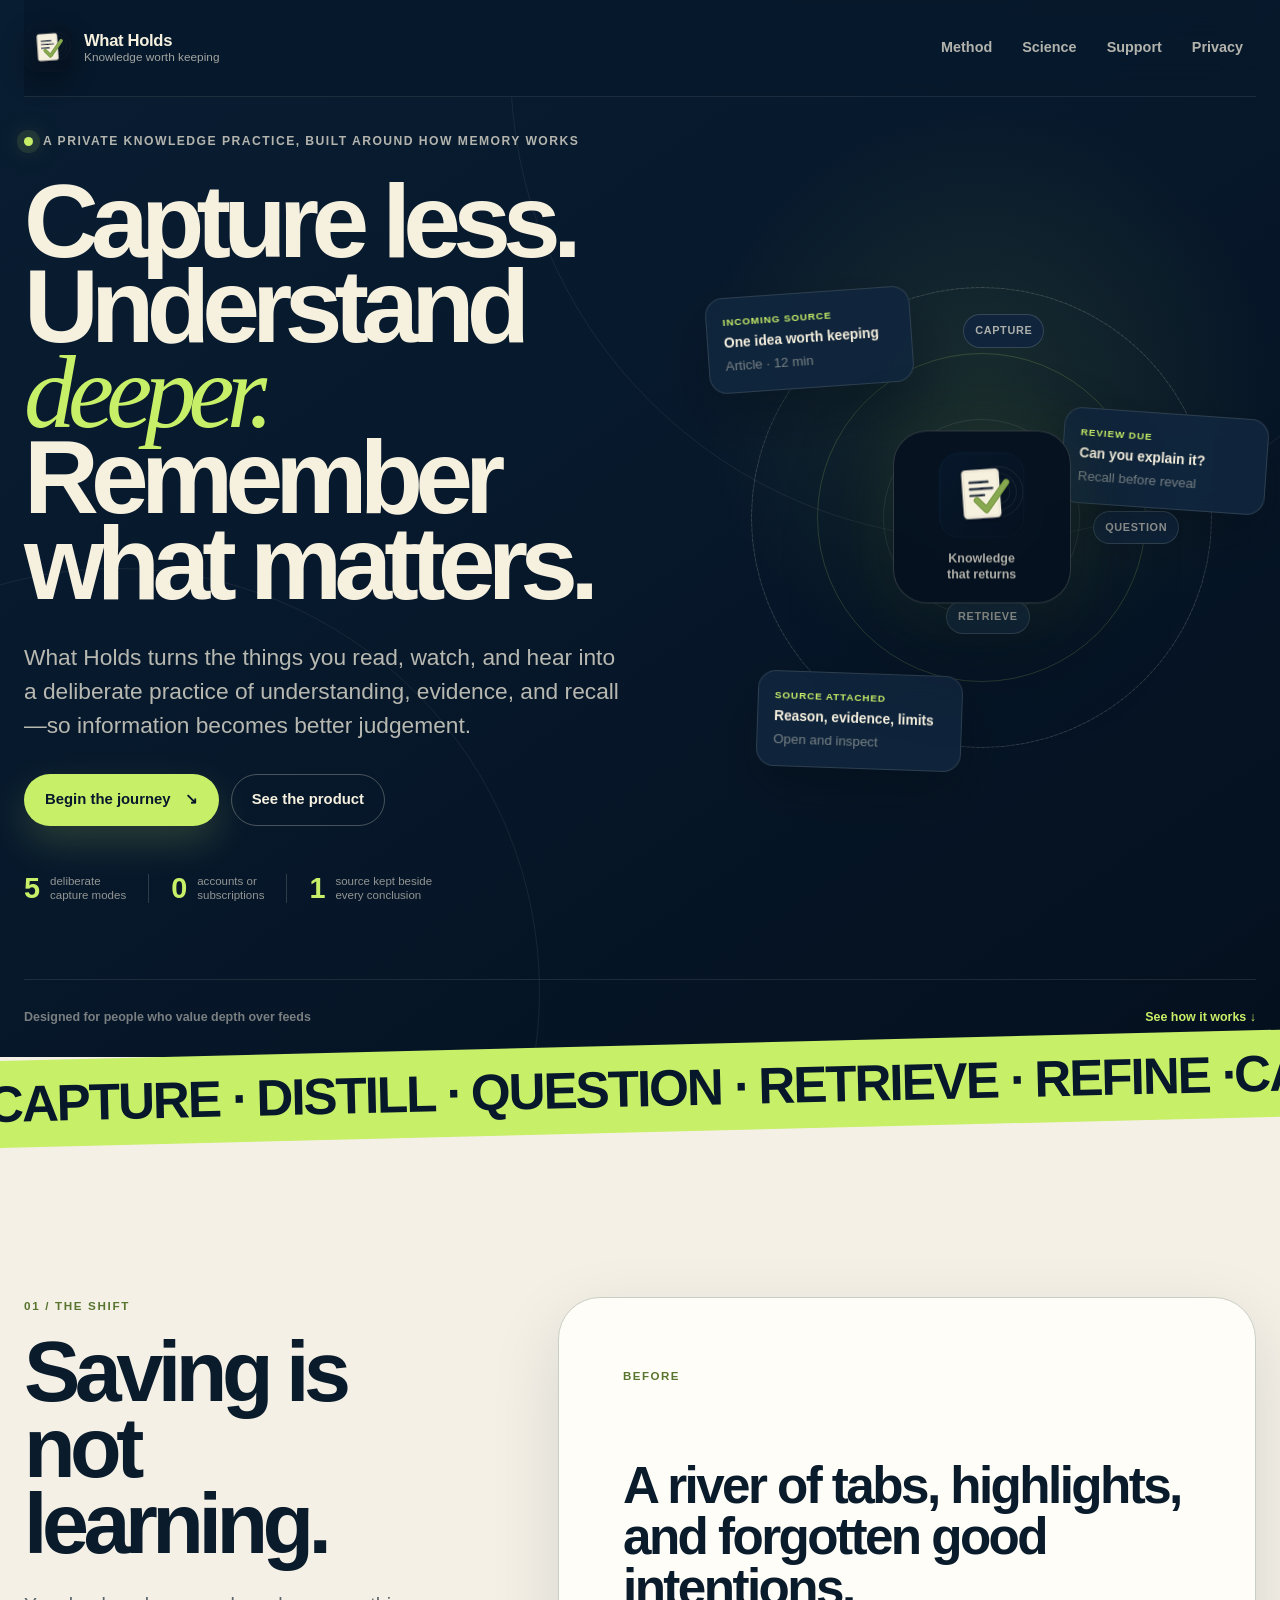
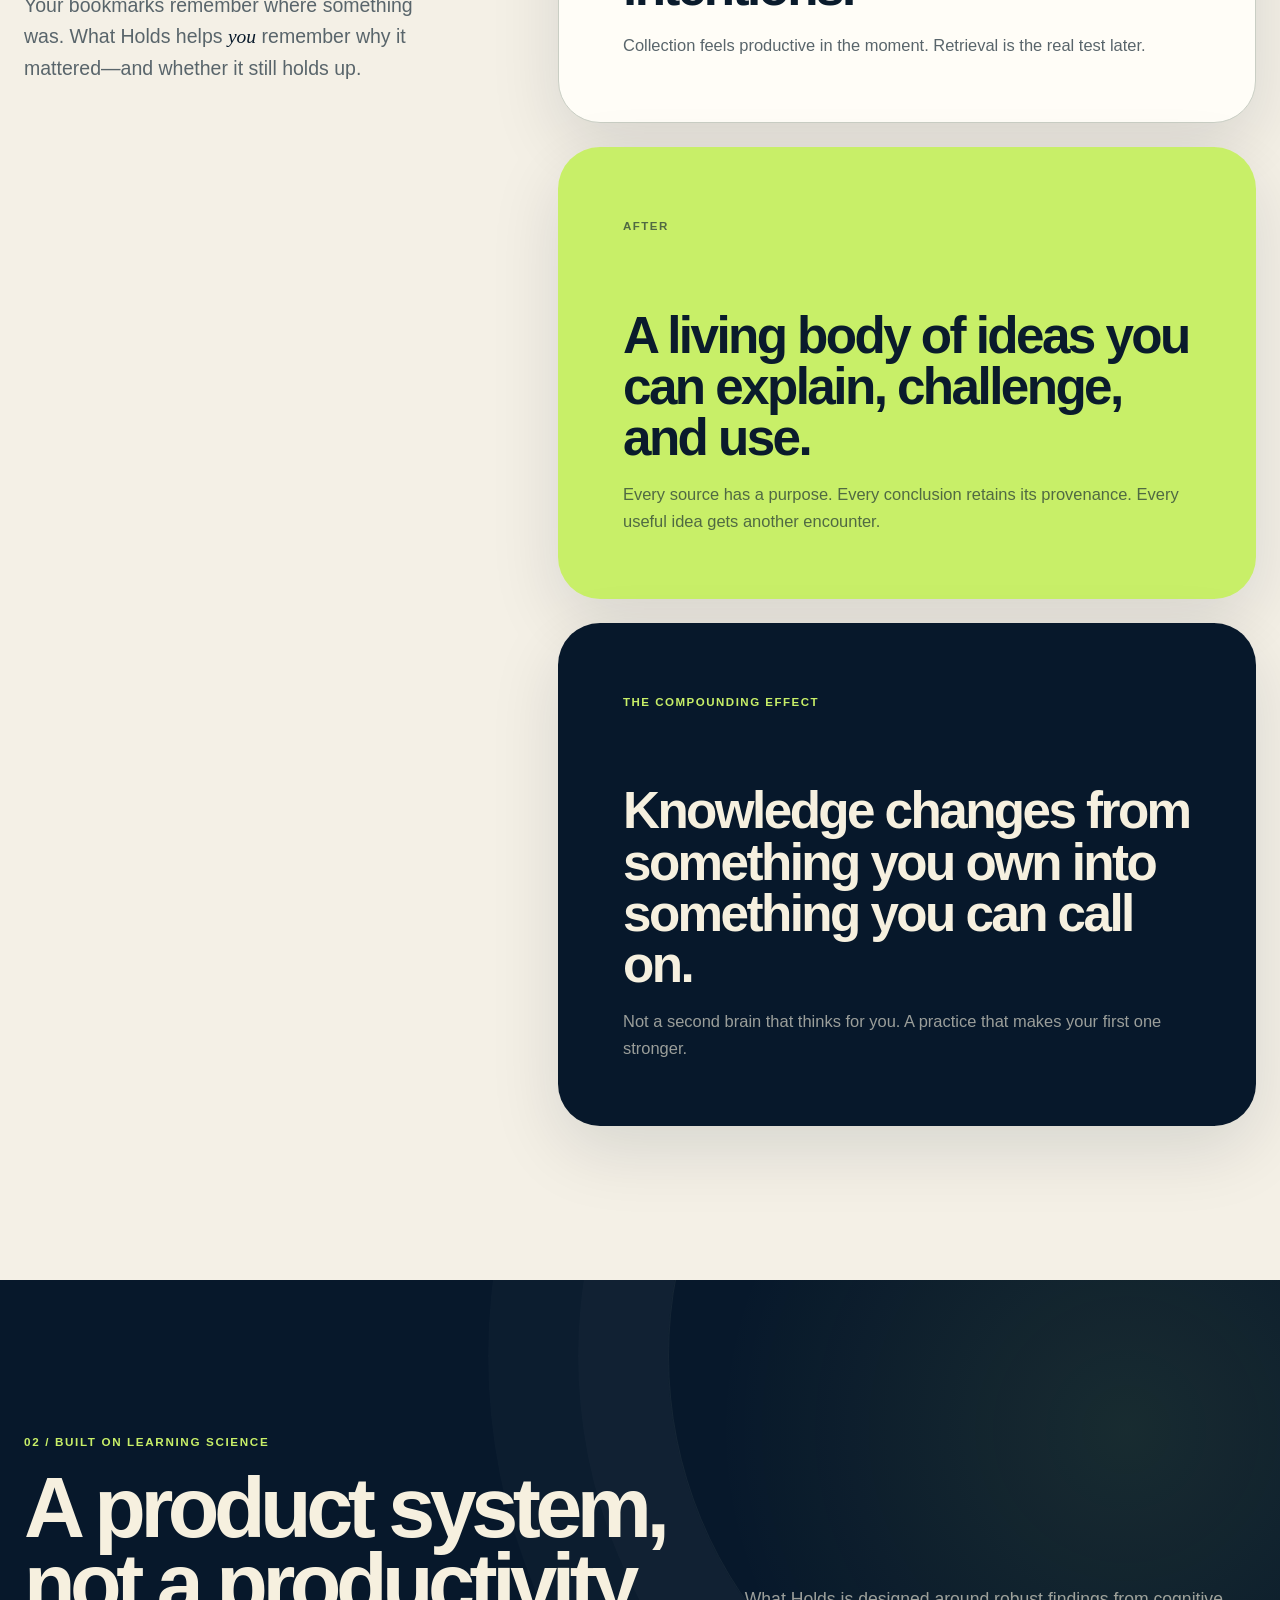
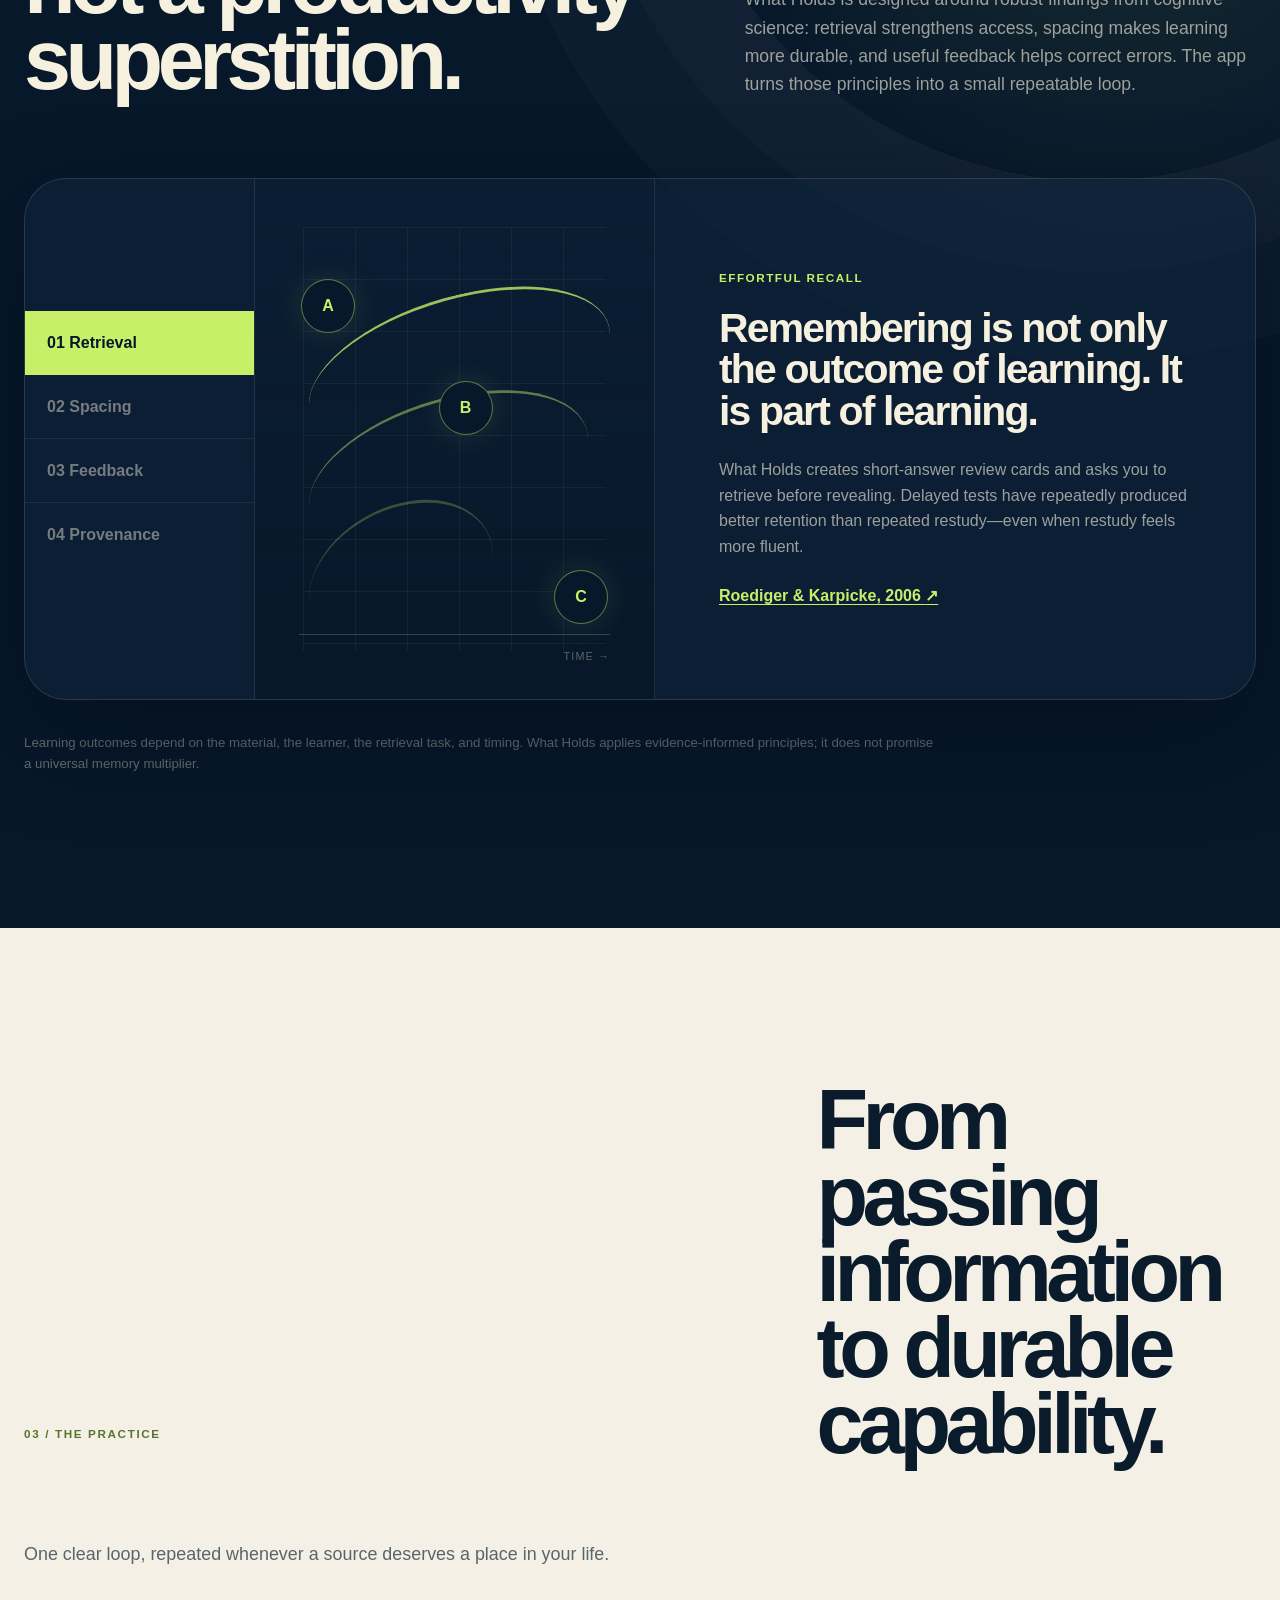
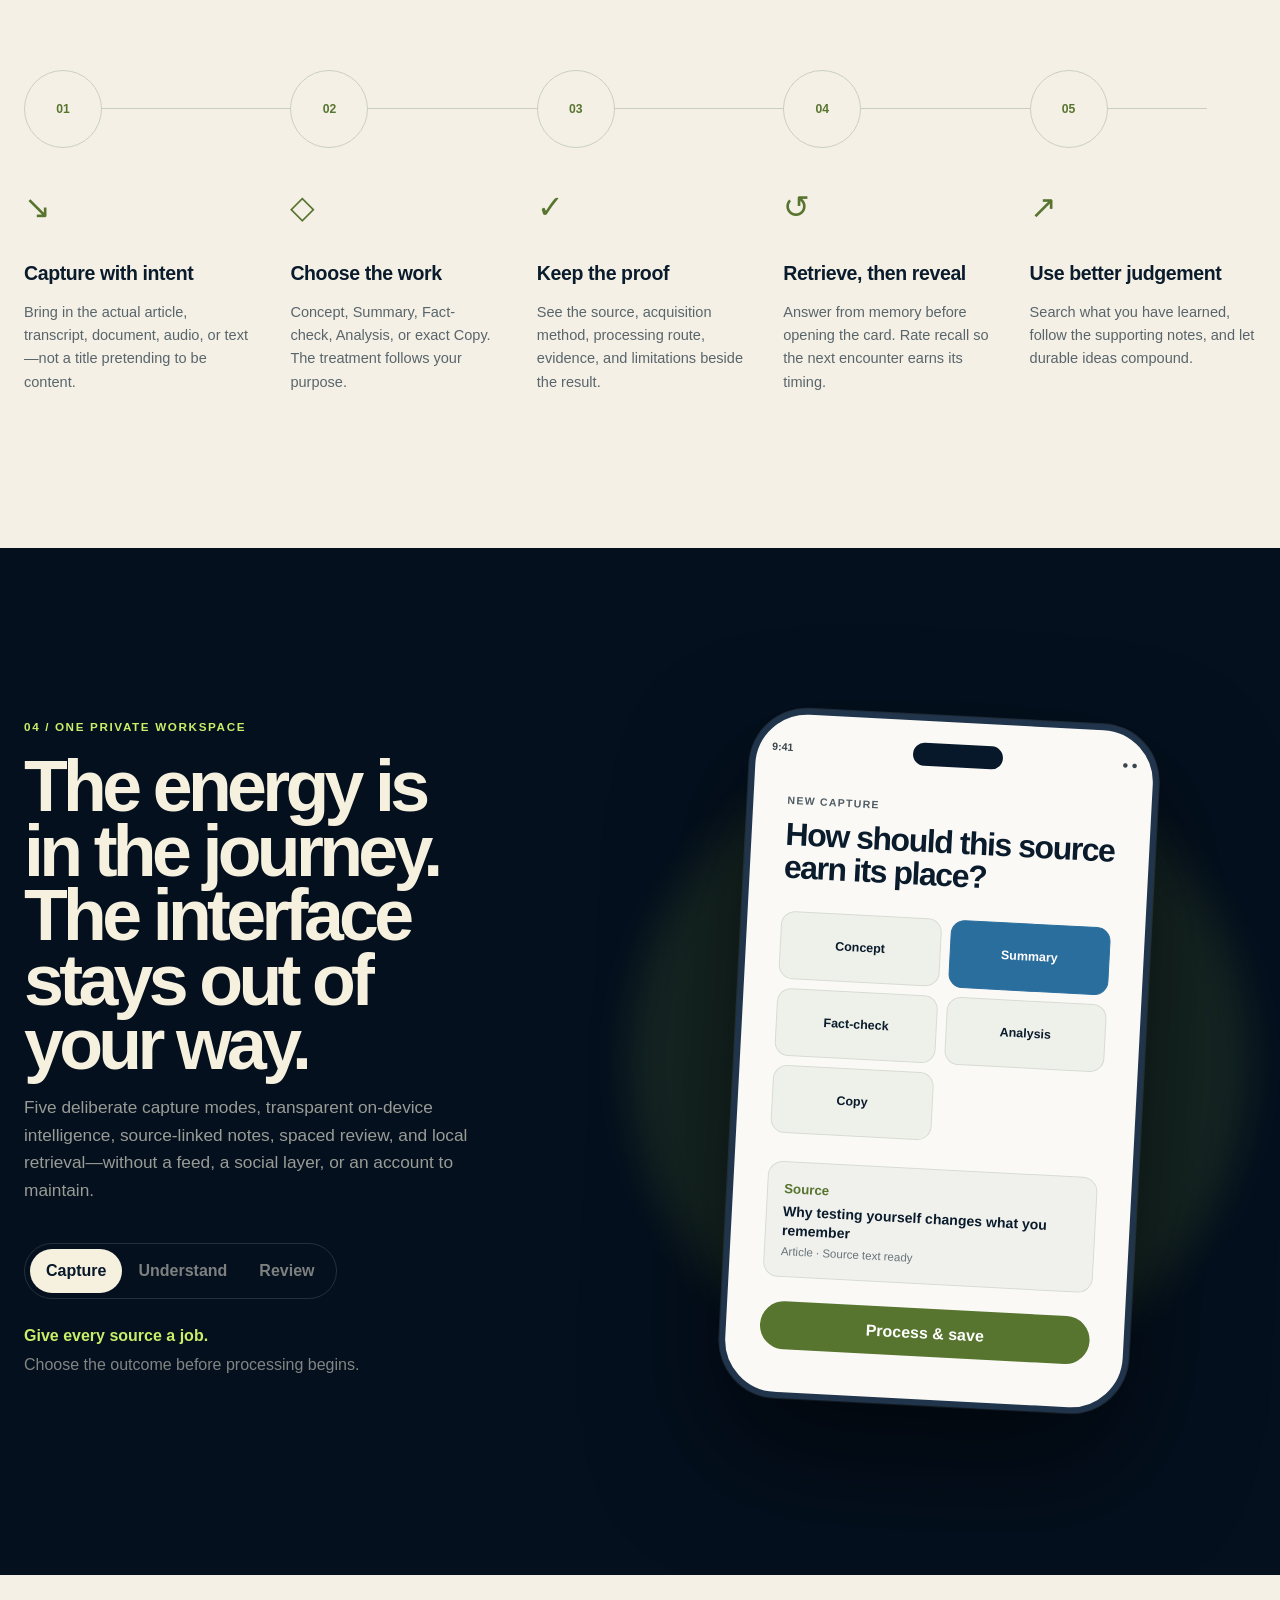
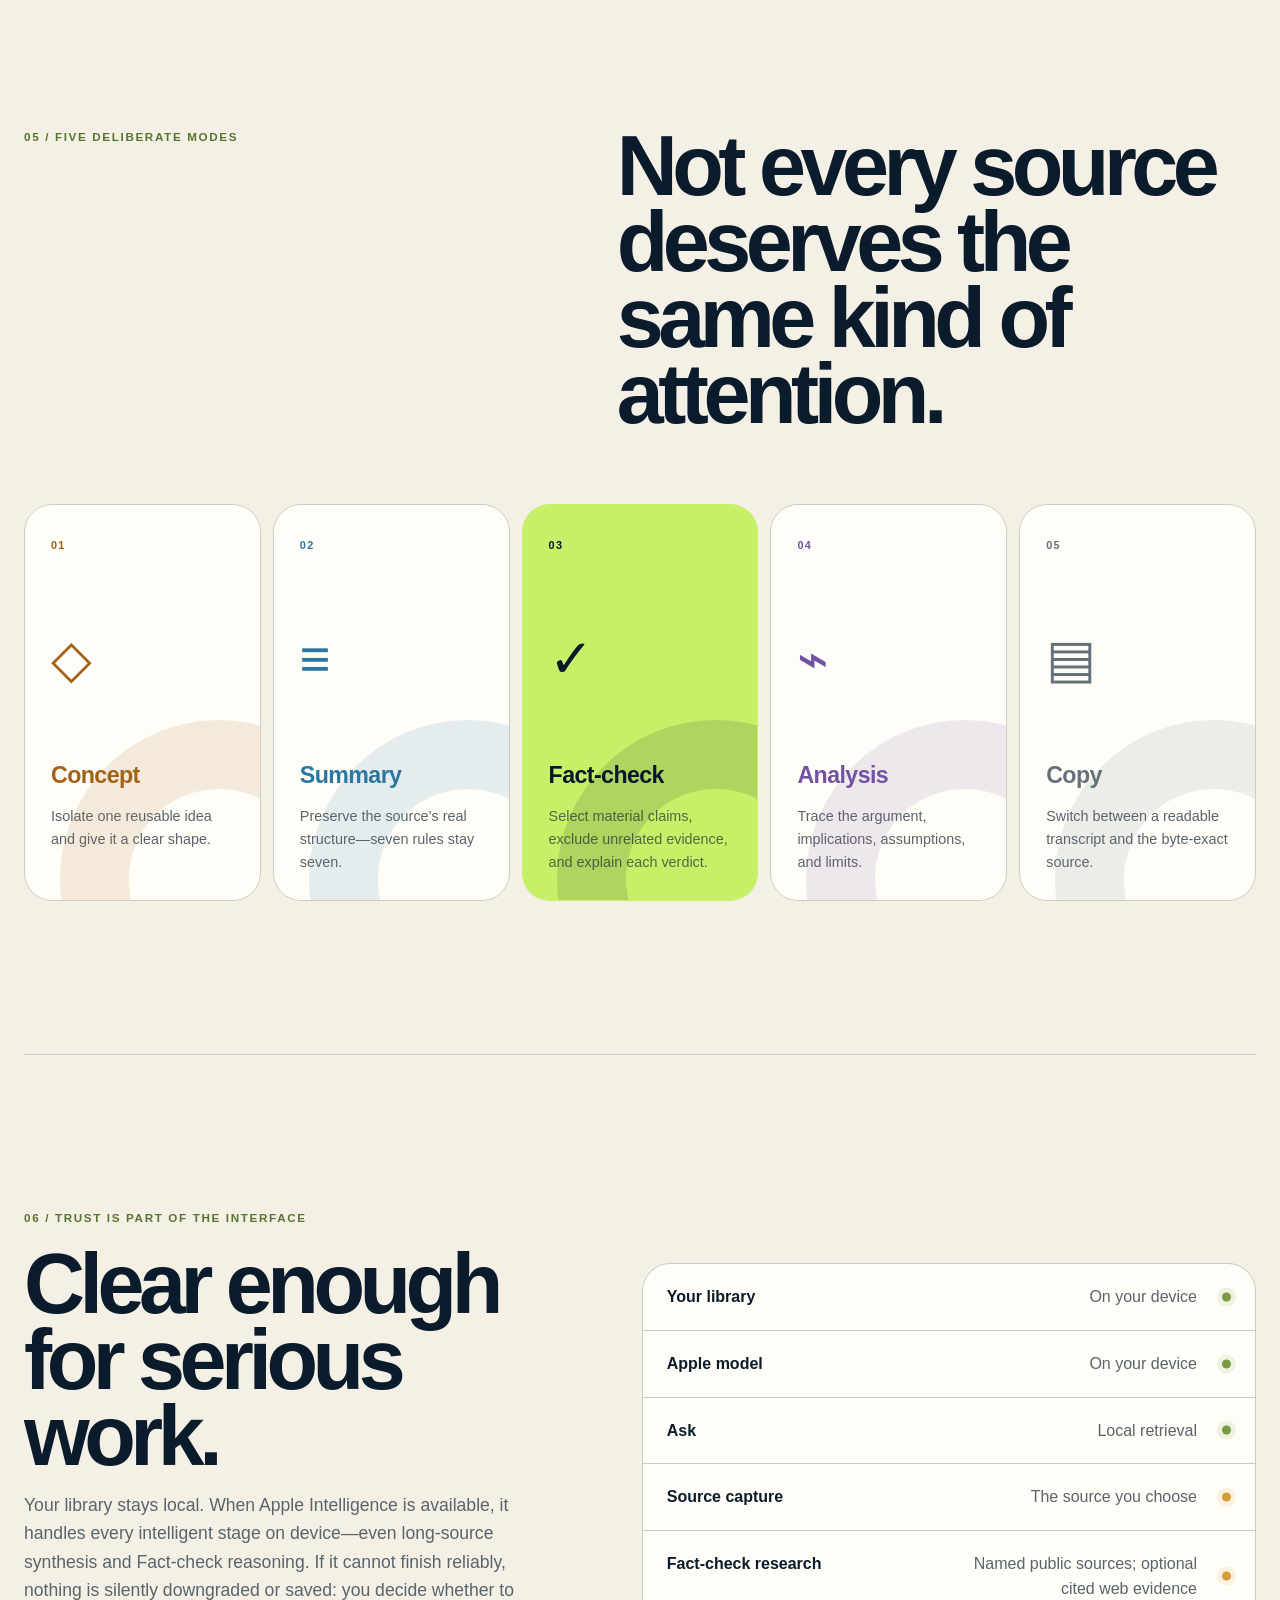
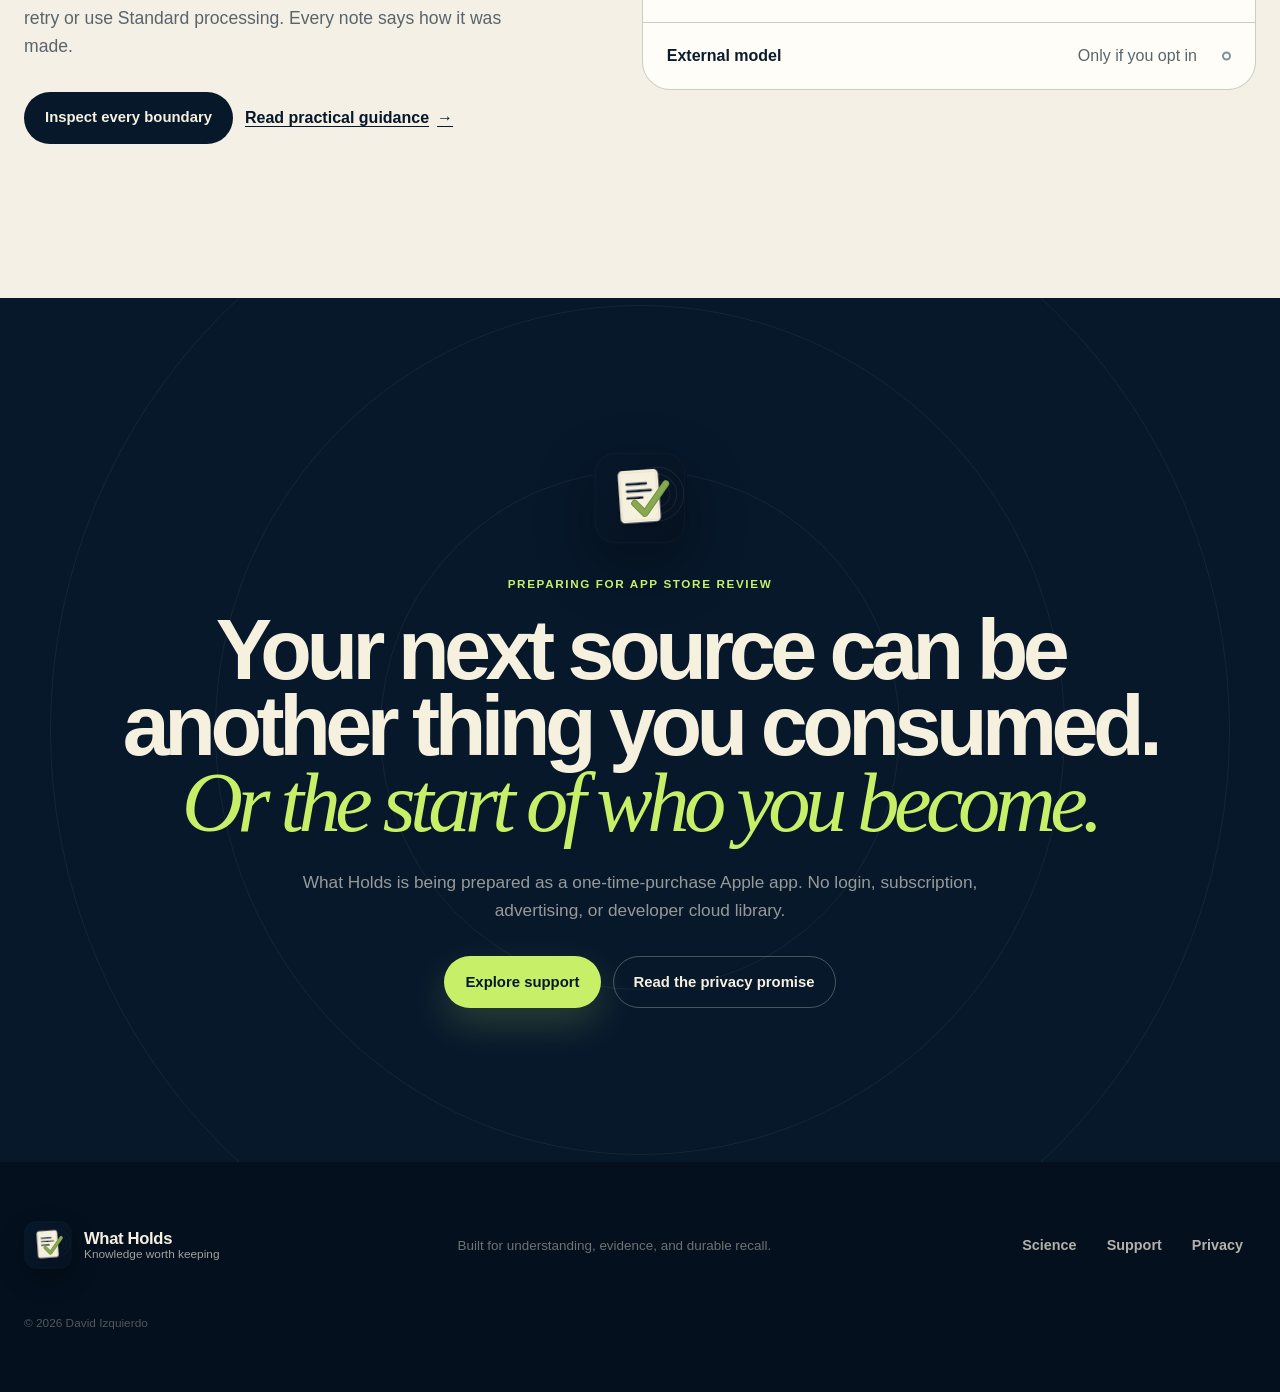
==== commit 7131f3ec: "Explain Apple-first capture and fact-check behavior" ====
--- a/index.html
+++ b/index.html
@@ -265,10 +265,10 @@
     </div>
     <div class="mode-deck">
       <article class="mode-card-v2 mode-concept reveal"><span>01</span><i aria-hidden="true">◇</i><h3>Concept</h3><p>Isolate one reusable idea and give it a clear shape.</p></article>
-      <article class="mode-card-v2 mode-summary reveal"><span>02</span><i aria-hidden="true">≡</i><h3>Summary</h3><p>Build a trustworthy overview without losing the source.</p></article>
-      <article class="mode-card-v2 mode-fact reveal"><span>03</span><i aria-hidden="true">✓</i><h3>Fact-check</h3><p>Turn material claims into readable questions and compare public evidence.</p></article>
+      <article class="mode-card-v2 mode-summary reveal"><span>02</span><i aria-hidden="true">≡</i><h3>Summary</h3><p>Preserve the source’s real structure—seven rules stay seven.</p></article>
+      <article class="mode-card-v2 mode-fact reveal"><span>03</span><i aria-hidden="true">✓</i><h3>Fact-check</h3><p>Select material claims, exclude unrelated evidence, and explain each verdict.</p></article>
       <article class="mode-card-v2 mode-analysis reveal"><span>04</span><i aria-hidden="true">⌁</i><h3>Analysis</h3><p>Trace the argument, implications, assumptions, and limits.</p></article>
-      <article class="mode-card-v2 mode-copy reveal"><span>05</span><i aria-hidden="true">▤</i><h3>Copy</h3><p>Preserve exact wording when transformation is not the job.</p></article>
+      <article class="mode-card-v2 mode-copy reveal"><span>05</span><i aria-hidden="true">▤</i><h3>Copy</h3><p>Switch between a readable transcript and the byte-exact source.</p></article>
     </div>
   </section>
 
@@ -276,7 +276,7 @@
     <div class="trust-copy reveal">
       <p class="chapter">06 / Trust is part of the interface</p>
       <h2 id="trust-title">Clear enough for serious work.</h2>
-      <p>Your library stays local. Apple Intelligence is used on device when available. Every note says how it was made. Network exceptions are visible and documented—not hidden behind a vague “AI-powered” label.</p>
+      <p>Your library stays local. When Apple Intelligence is available, it handles every intelligent stage on device—even long-source synthesis and Fact-check reasoning. If it cannot finish reliably, nothing is silently downgraded or saved: you decide whether to retry or use Standard processing. Every note says how it was made.</p>
       <div class="actions">
         <a class="button button-dark" href="privacy.html">Inspect every boundary</a>
         <a class="text-action" href="support.html">Read practical guidance <span aria-hidden="true">→</span></a>
@@ -287,7 +287,7 @@
       <div><dt>Apple model</dt><dd>On your device</dd><span class="ledger-light safe"></span></div>
       <div><dt>Ask</dt><dd>Local retrieval</dd><span class="ledger-light safe"></span></div>
       <div><dt>Source capture</dt><dd>The source you choose</dd><span class="ledger-light expected"></span></div>
-      <div><dt>Fact-check research</dt><dd>Named evidence services</dd><span class="ledger-light expected"></span></div>
+      <div><dt>Fact-check research</dt><dd>Named public sources; optional cited web evidence</dd><span class="ledger-light expected"></span></div>
       <div><dt>External model</dt><dd>Only if you opt in</dd><span class="ledger-light optional"></span></div>
     </dl>
   </section>
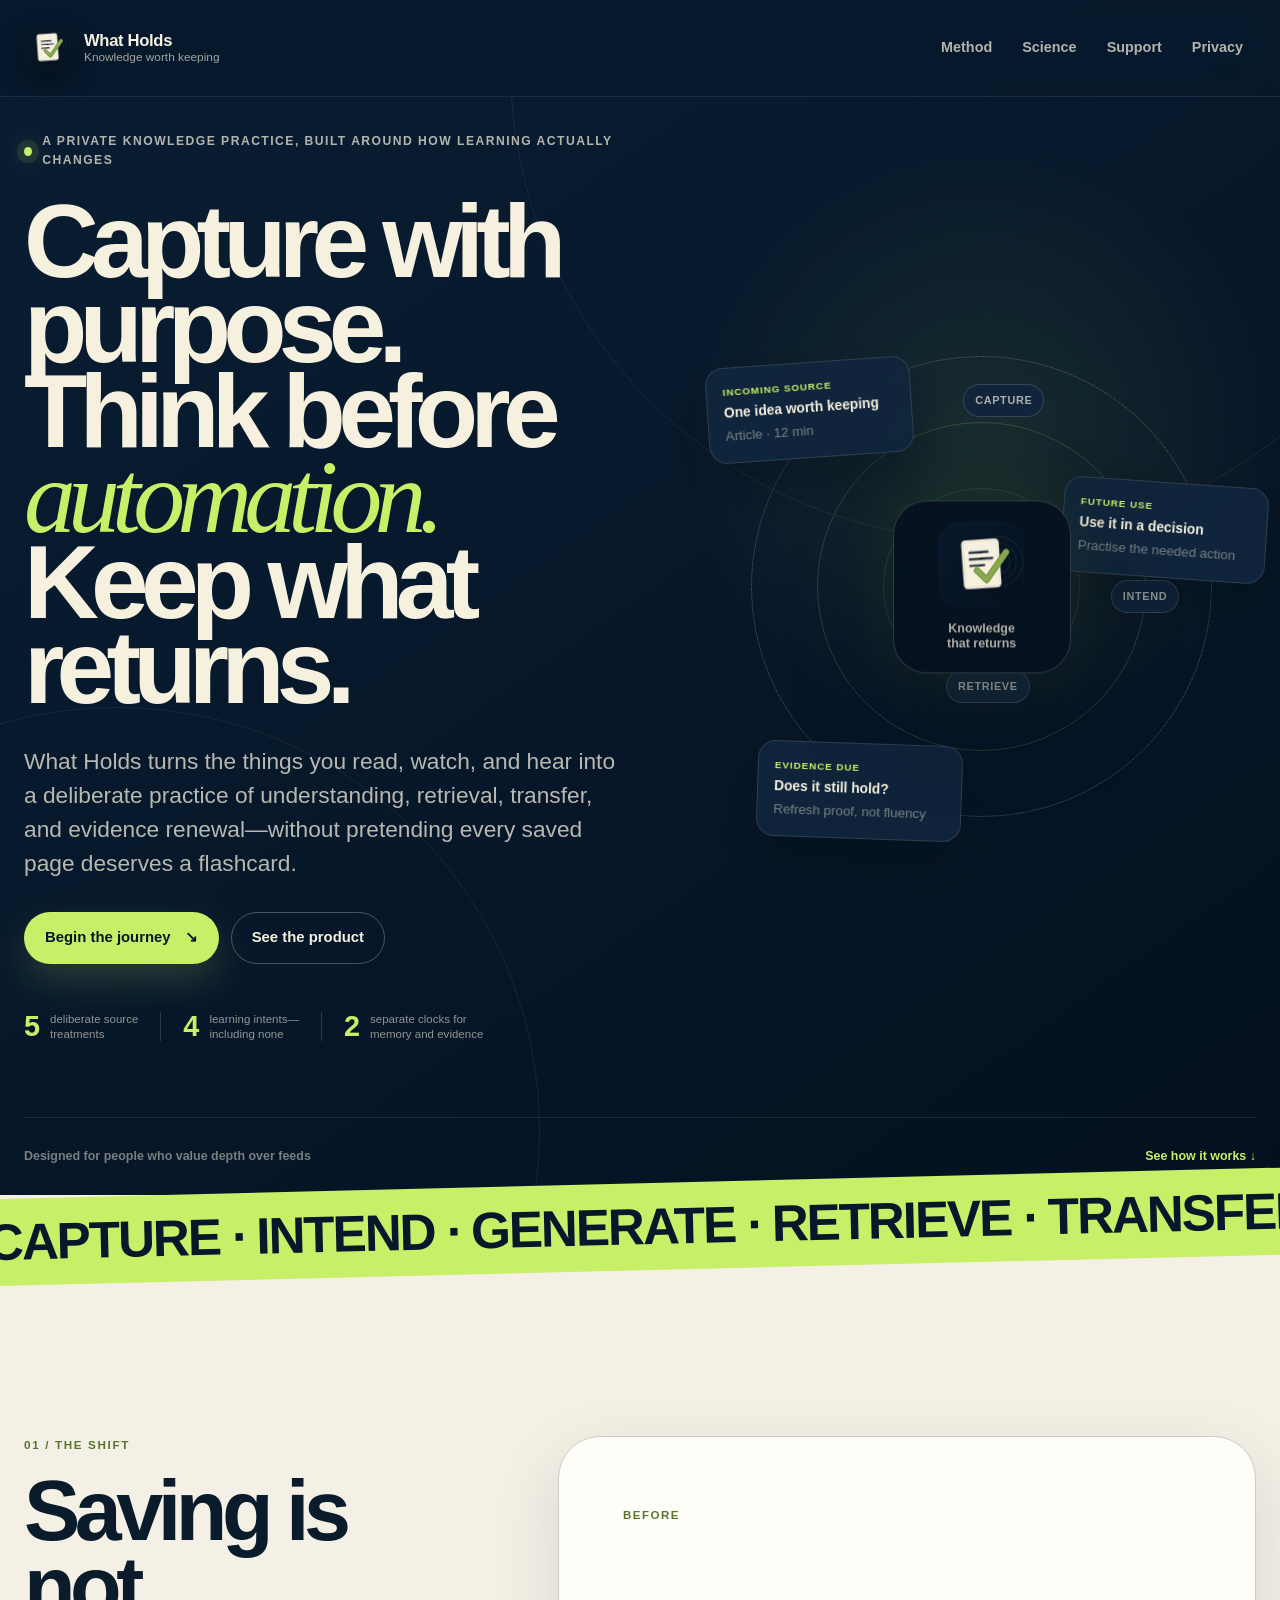
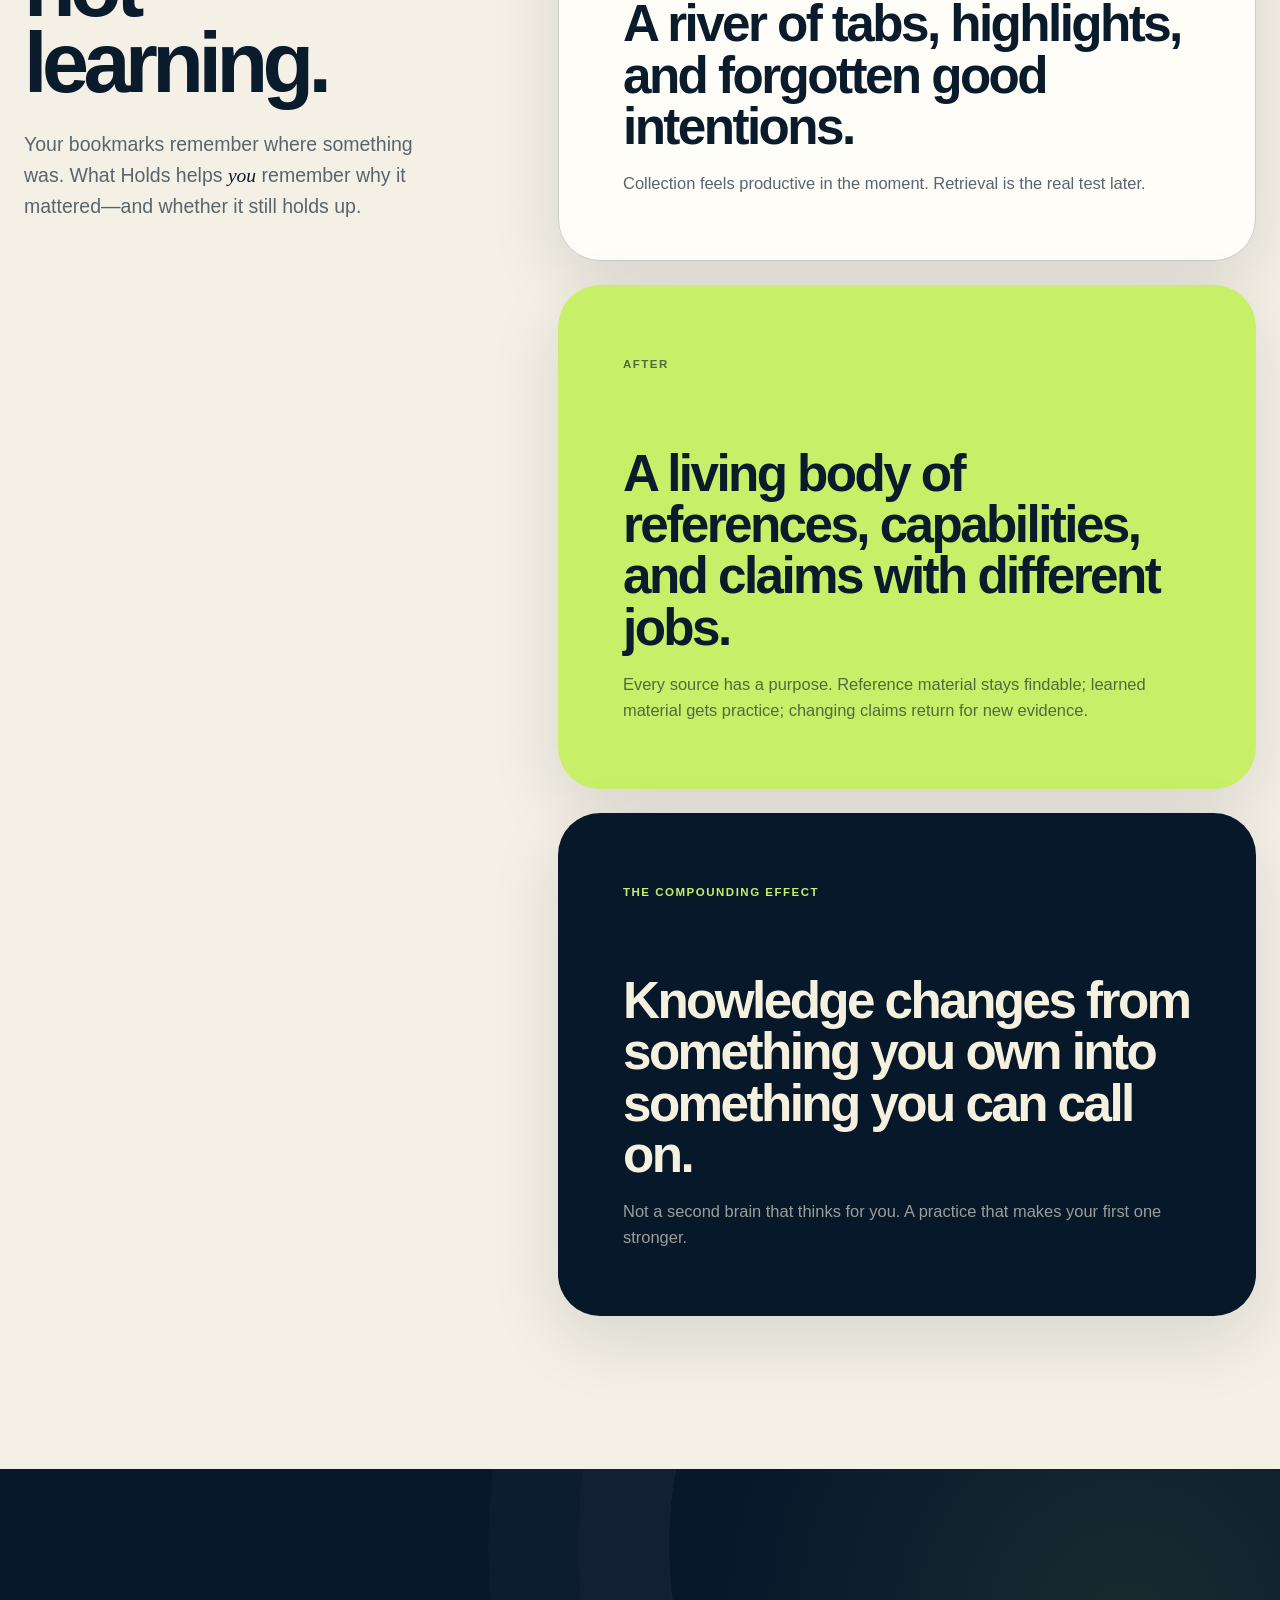
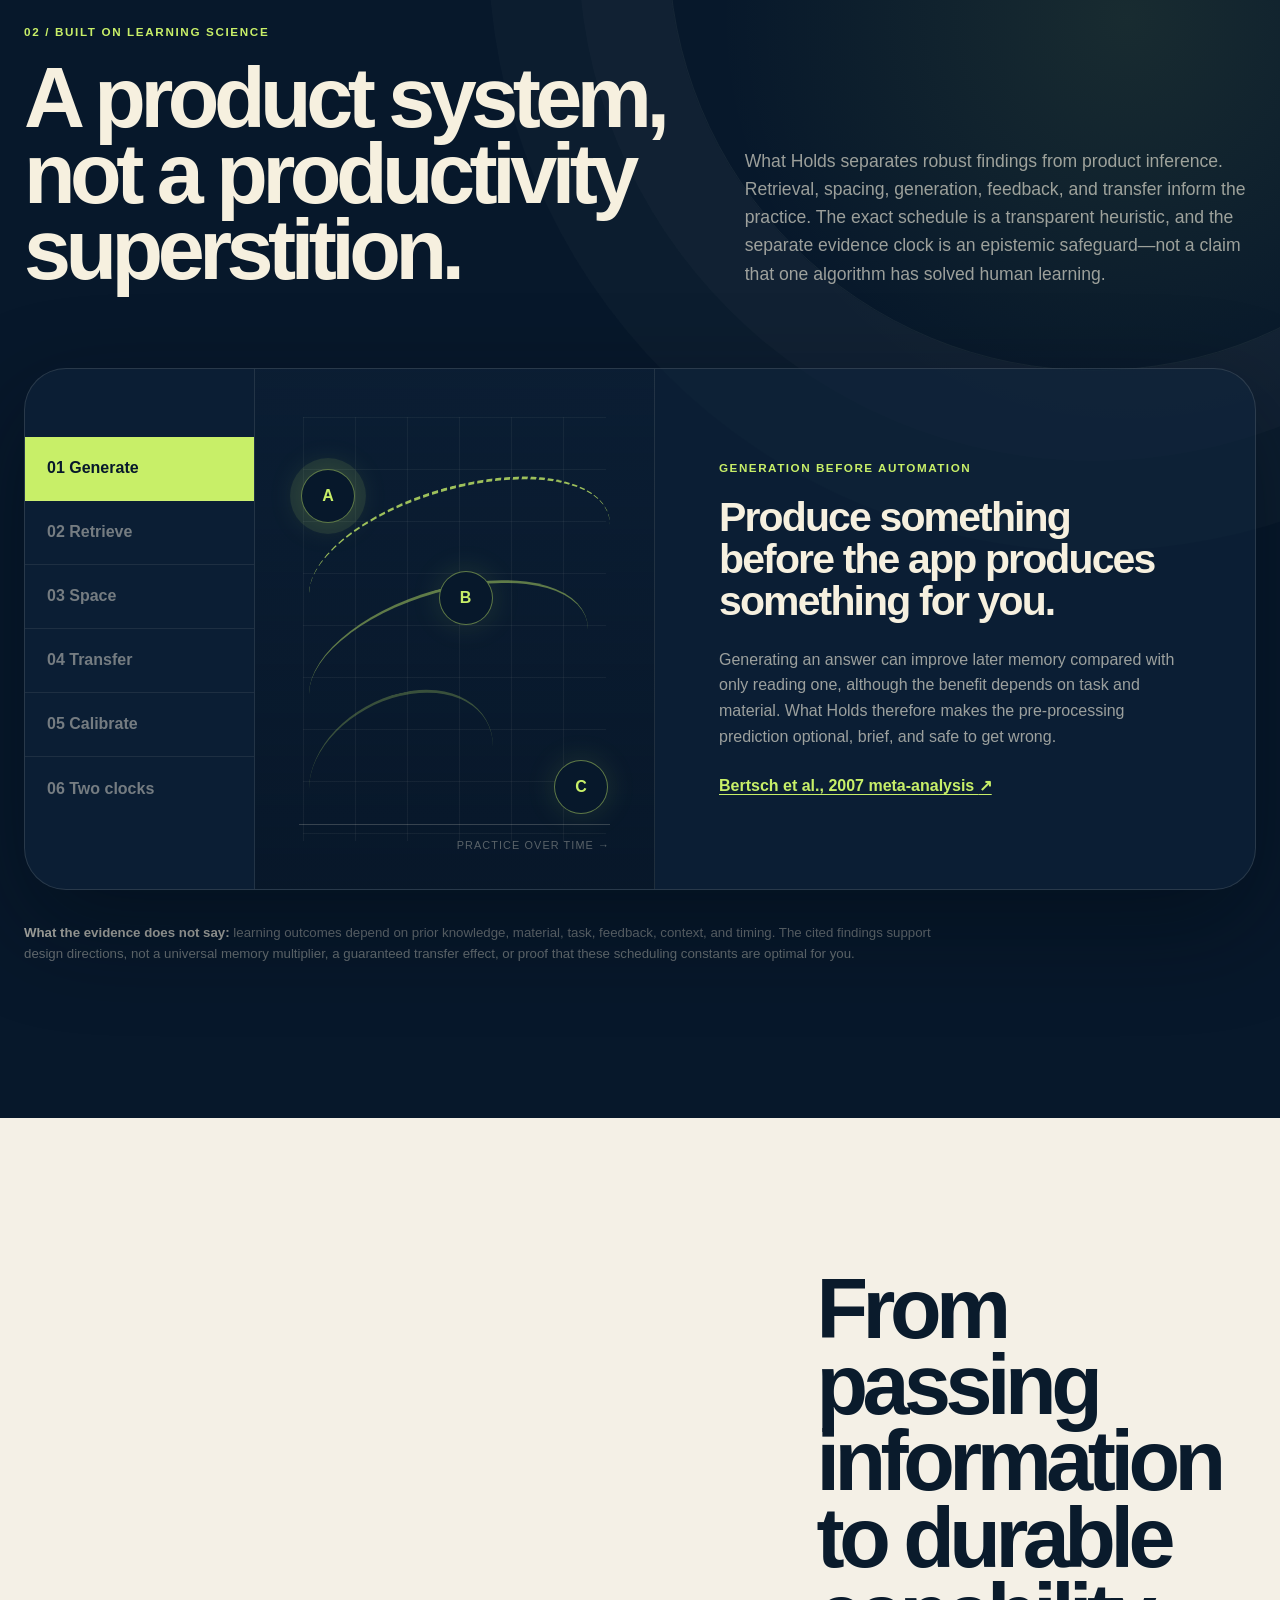
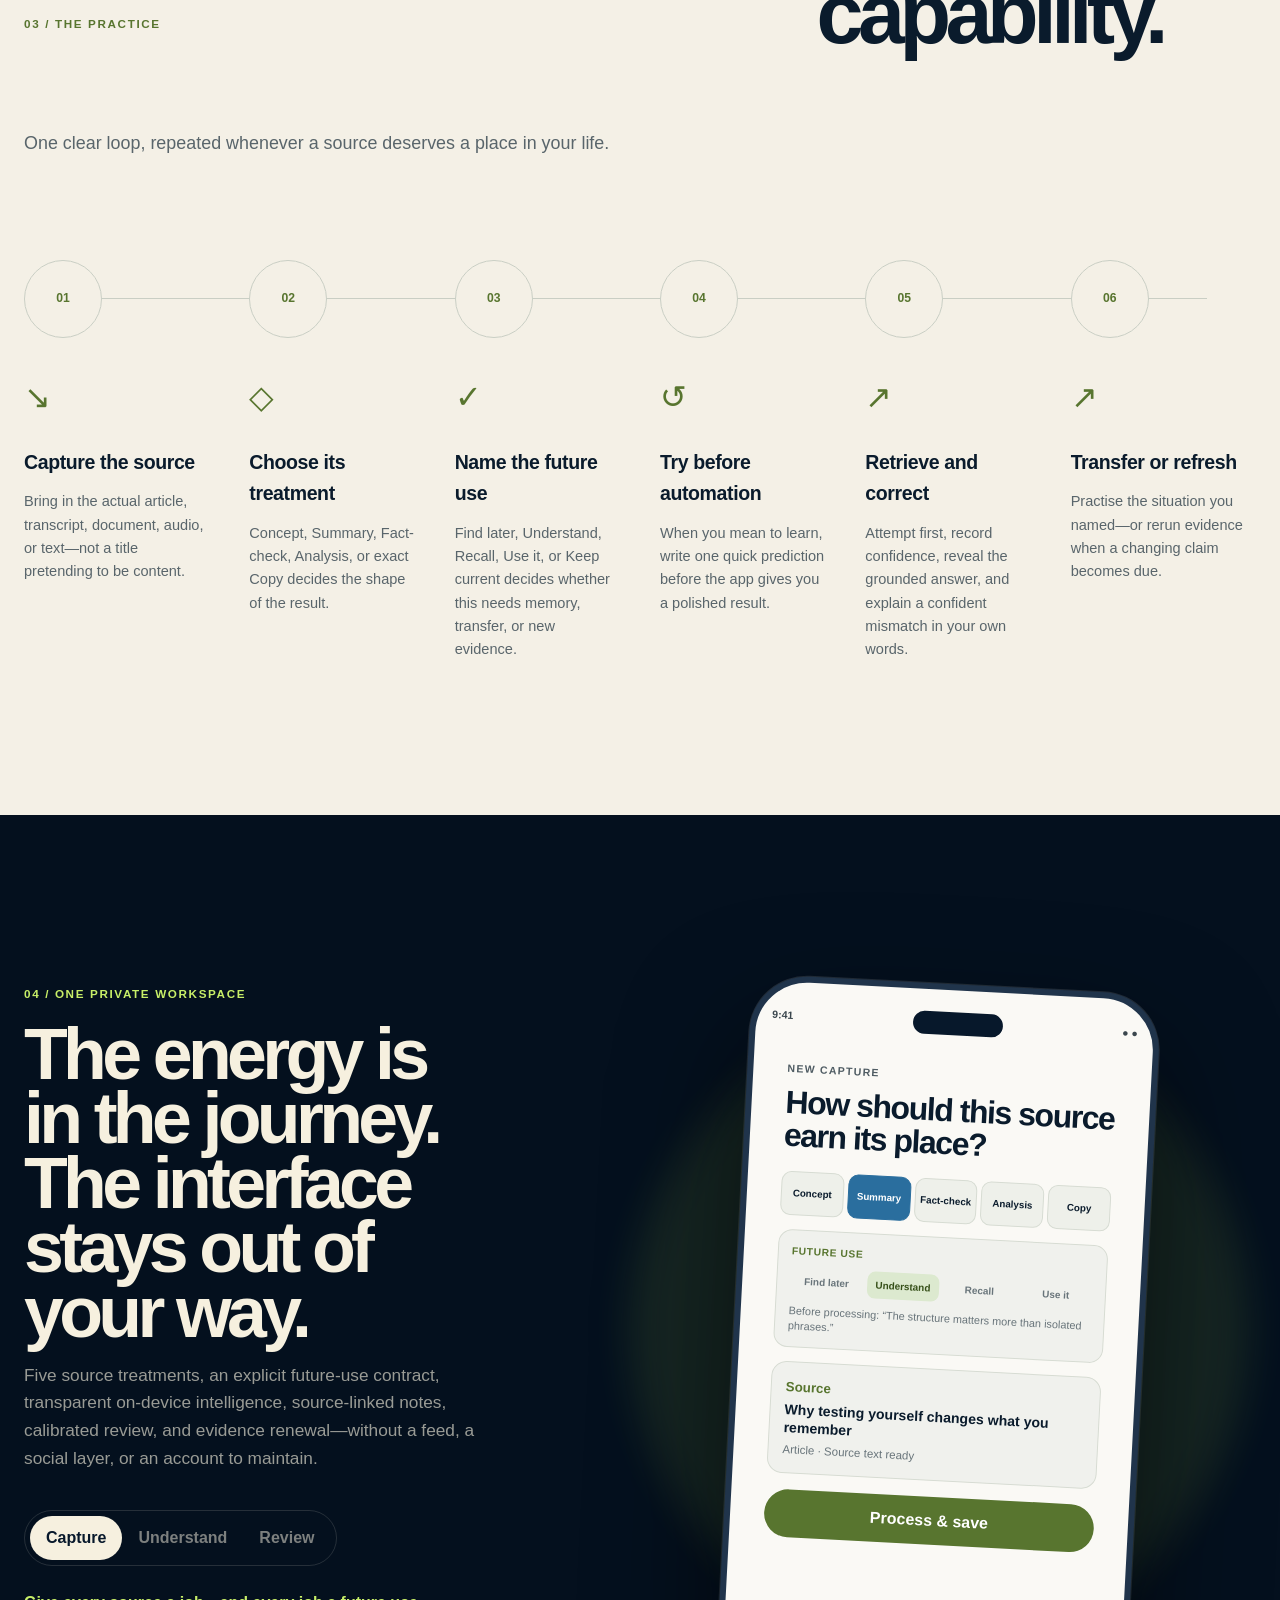
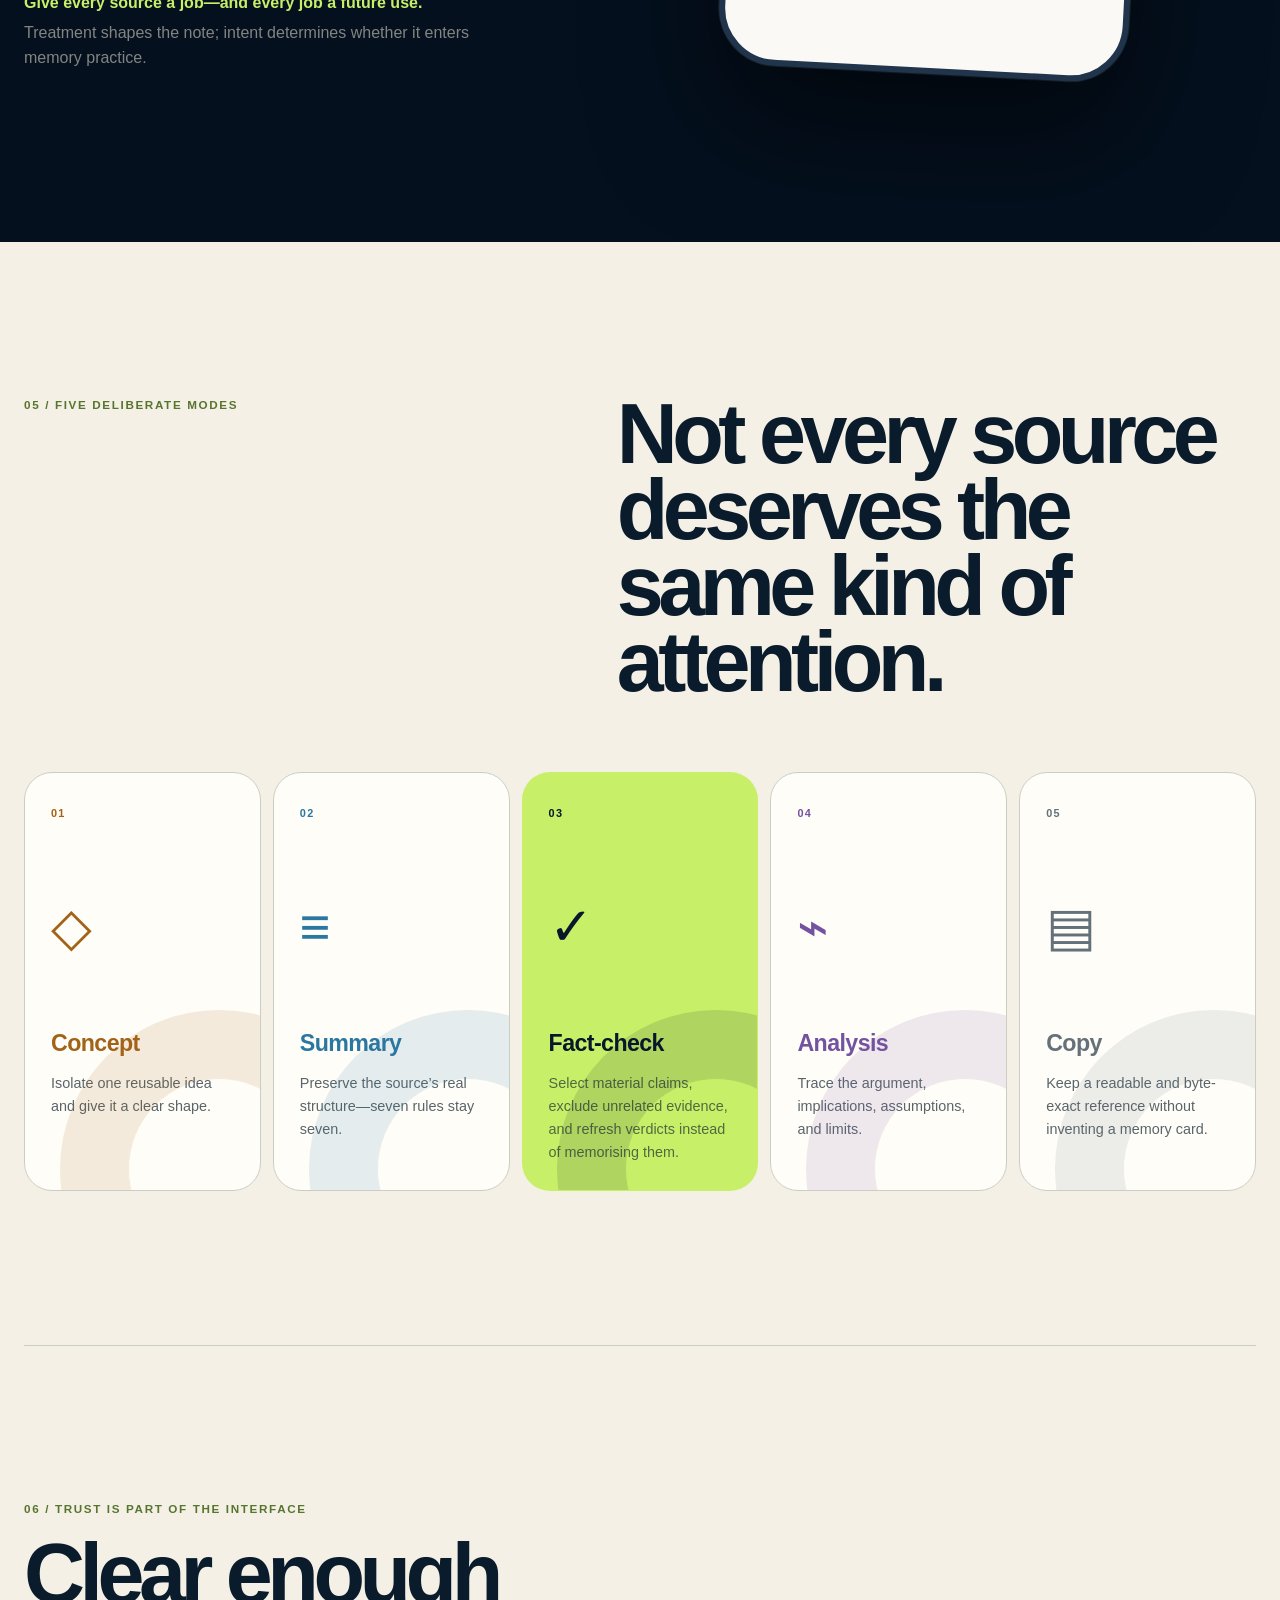
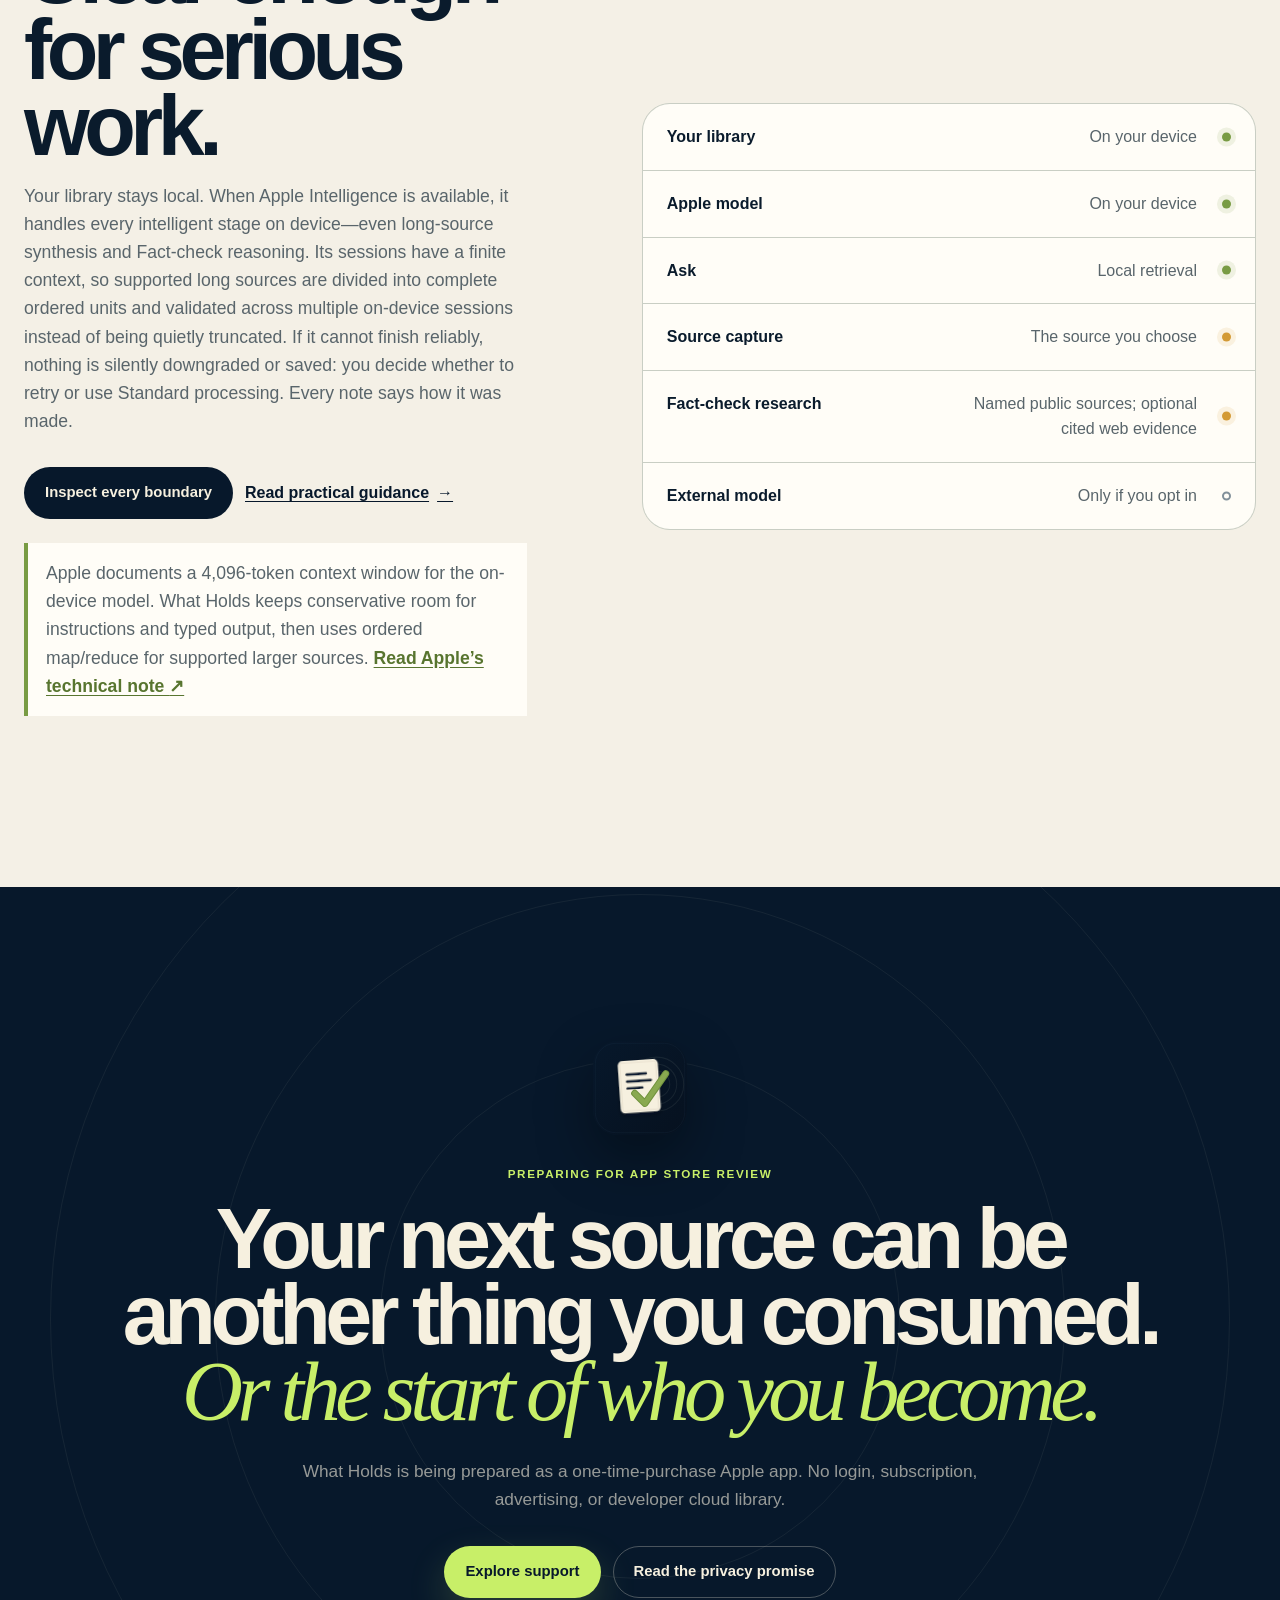
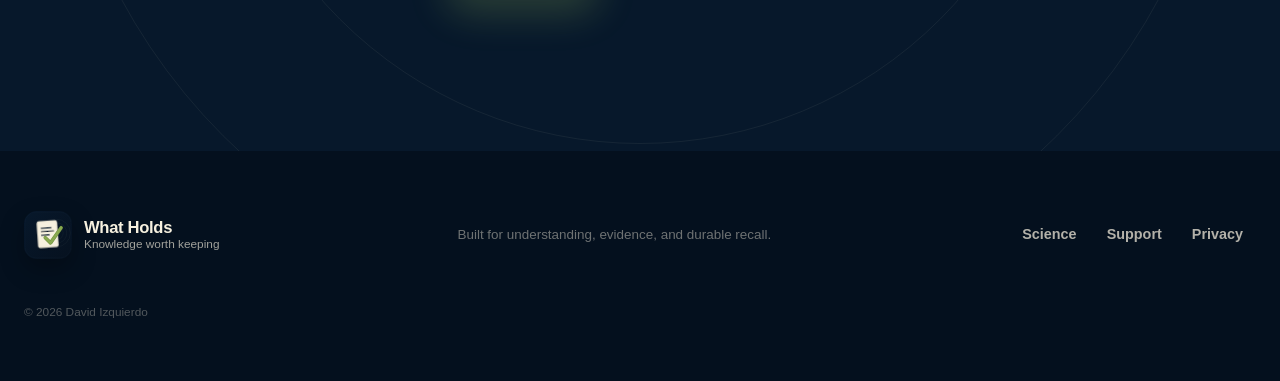
==== commit 28cf563f: "Rebuild the learning-science product story" ====
--- a/index.html
+++ b/index.html
@@ -36,24 +36,24 @@
   <section class="hero-v2" aria-labelledby="hero-title">
     <div class="hero-grid content-shell">
       <div class="hero-copy-v2 reveal">
-        <p class="signal"><span></span> A private knowledge practice, built around how memory works</p>
-        <h1 id="hero-title">Capture less.<br>Understand <em>deeper.</em><br>Remember what matters.</h1>
-        <p class="hero-lede">What Holds turns the things you read, watch, and hear into a deliberate practice of understanding, evidence, and recall—so information becomes better judgement.</p>
+        <p class="signal"><span></span> A private knowledge practice, built around how learning actually changes</p>
+        <h1 id="hero-title">Capture with purpose.<br>Think before <em>automation.</em><br>Keep what returns.</h1>
+        <p class="hero-lede">What Holds turns the things you read, watch, and hear into a deliberate practice of understanding, retrieval, transfer, and evidence renewal—without pretending every saved page deserves a flashcard.</p>
         <div class="actions">
           <a class="button button-electric" href="#journey">Begin the journey <span aria-hidden="true">↘</span></a>
           <a class="button button-ghost" href="#product">See the product</a>
         </div>
         <ul class="hero-proof" aria-label="Core product promises">
-          <li><strong>5</strong><span>deliberate<br>capture modes</span></li>
-          <li><strong>0</strong><span>accounts or<br>subscriptions</span></li>
-          <li><strong>1</strong><span>source kept beside<br>every conclusion</span></li>
+          <li><strong>5</strong><span>deliberate source<br>treatments</span></li>
+          <li><strong>4</strong><span>learning intents—<br>including none</span></li>
+          <li><strong>2</strong><span>separate clocks for<br>memory and evidence</span></li>
         </ul>
       </div>
 
       <div class="knowledge-stage reveal" aria-label="A source becoming durable knowledge">
         <div class="stage-rings" aria-hidden="true"><i></i><i></i><i></i><i></i></div>
         <div class="stage-orbit orbit-one" aria-hidden="true"><span>Capture</span></div>
-        <div class="stage-orbit orbit-two" aria-hidden="true"><span>Question</span></div>
+        <div class="stage-orbit orbit-two" aria-hidden="true"><span>Intend</span></div>
         <div class="stage-orbit orbit-three" aria-hidden="true"><span>Retrieve</span></div>
         <div class="stage-core">
           <img src="brand-mark.svg" alt="">
@@ -65,14 +65,14 @@
           <small>Article · 12 min</small>
         </div>
         <div class="stage-card stage-memory">
-          <span class="stage-card-label">Review due</span>
-          <strong>Can you explain it?</strong>
-          <small>Recall before reveal</small>
+          <span class="stage-card-label">Future use</span>
+          <strong>Use it in a decision</strong>
+          <small>Practise the needed action</small>
         </div>
         <div class="stage-card stage-proof">
-          <span class="stage-card-label">Source attached</span>
-          <strong>Reason, evidence, limits</strong>
-          <small>Open and inspect</small>
+          <span class="stage-card-label">Evidence due</span>
+          <strong>Does it still hold?</strong>
+          <small>Refresh proof, not fluency</small>
         </div>
       </div>
     </div>
@@ -83,8 +83,8 @@
   </section>
 
   <div class="motion-line" aria-hidden="true">
-    <div>CAPTURE · DISTILL · QUESTION · RETRIEVE · REFINE · </div>
-    <div>CAPTURE · DISTILL · QUESTION · RETRIEVE · REFINE · </div>
+    <div>CAPTURE · INTEND · GENERATE · RETRIEVE · TRANSFER · REFRESH · </div>
+    <div>CAPTURE · INTEND · GENERATE · RETRIEVE · TRANSFER · REFRESH · </div>
   </div>
 
   <section id="method" class="manifesto section-v2 content-shell" aria-labelledby="method-title">
@@ -101,8 +101,8 @@
       </article>
       <article class="shift-card shift-card-bright reveal">
         <span>After</span>
-        <h3>A living body of ideas you can explain, challenge, and use.</h3>
-        <p>Every source has a purpose. Every conclusion retains its provenance. Every useful idea gets another encounter.</p>
+        <h3>A living body of references, capabilities, and claims with different jobs.</h3>
+        <p>Every source has a purpose. Reference material stays findable; learned material gets practice; changing claims return for new evidence.</p>
       </article>
       <article class="shift-card shift-card-dark reveal">
         <span>The compounding effect</span>
@@ -119,15 +119,17 @@
           <p class="chapter chapter-light">02 / Built on learning science</p>
           <h2 id="science-title">A product system, not a productivity superstition.</h2>
         </div>
-        <p>What Holds is designed around robust findings from cognitive science: retrieval strengthens access, spacing makes learning more durable, and useful feedback helps correct errors. The app turns those principles into a small repeatable loop.</p>
+        <p>What Holds separates robust findings from product inference. Retrieval, spacing, generation, feedback, and transfer inform the practice. The exact schedule is a transparent heuristic, and the separate evidence clock is an epistemic safeguard—not a claim that one algorithm has solved human learning.</p>
       </div>
 
       <div class="science-console reveal">
         <div class="science-tabs" role="tablist" aria-label="Learning principles">
-          <button id="science-tab-retrieve" role="tab" aria-selected="true" aria-controls="science-retrieve" data-science-target="retrieve">01 Retrieval</button>
-          <button id="science-tab-space" role="tab" aria-selected="false" aria-controls="science-space" data-science-target="space">02 Spacing</button>
-          <button id="science-tab-feedback" role="tab" aria-selected="false" aria-controls="science-feedback" data-science-target="feedback">03 Feedback</button>
-          <button id="science-tab-source" role="tab" aria-selected="false" aria-controls="science-source" data-science-target="source">04 Provenance</button>
+          <button id="science-tab-generate" role="tab" aria-selected="true" aria-controls="science-generate" data-science-target="generate">01 Generate</button>
+          <button id="science-tab-retrieve" role="tab" aria-selected="false" aria-controls="science-retrieve" data-science-target="retrieve">02 Retrieve</button>
+          <button id="science-tab-space" role="tab" aria-selected="false" aria-controls="science-space" data-science-target="space">03 Space</button>
+          <button id="science-tab-transfer" role="tab" aria-selected="false" aria-controls="science-transfer" data-science-target="transfer">04 Transfer</button>
+          <button id="science-tab-calibrate" role="tab" aria-selected="false" aria-controls="science-calibrate" data-science-target="calibrate">05 Calibrate</button>
+          <button id="science-tab-clocks" role="tab" aria-selected="false" aria-controls="science-clocks" data-science-target="clocks">06 Two clocks</button>
         </div>
 
         <div class="science-visual" aria-hidden="true">
@@ -137,37 +139,49 @@
           <div class="memory-node node-a">A</div>
           <div class="memory-node node-b">B</div>
           <div class="memory-node node-c">C</div>
-          <span class="science-axis">Time →</span>
+          <span class="science-axis">Practice over time →</span>
         </div>
 
         <div class="science-panels">
-          <article id="science-retrieve" role="tabpanel" aria-labelledby="science-tab-retrieve" data-science-panel="retrieve">
+          <article id="science-generate" role="tabpanel" aria-labelledby="science-tab-generate" data-science-panel="generate">
+            <p class="science-kicker">Generation before automation</p>
+            <h3>Produce something before the app produces something for you.</h3>
+            <p>Generating an answer can improve later memory compared with only reading one, although the benefit depends on task and material. What Holds therefore makes the pre-processing prediction optional, brief, and safe to get wrong.</p>
+            <a href="https://doi.org/10.1080/00461520701263354">Bertsch et al., 2007 meta-analysis <span aria-hidden="true">↗</span></a>
+          </article>
+          <article id="science-retrieve" role="tabpanel" aria-labelledby="science-tab-retrieve" data-science-panel="retrieve" hidden>
             <p class="science-kicker">Effortful recall</p>
-            <h3>Remembering is not only the outcome of learning. It is part of learning.</h3>
-            <p>What Holds creates short-answer review cards and asks you to retrieve before revealing. Delayed tests have repeatedly produced better retention than repeated restudy—even when restudy feels more fluent.</p>
-            <a href="https://pubmed.ncbi.nlm.nih.gov/16507066/">Roediger &amp; Karpicke, 2006 <span aria-hidden="true">↗</span></a>
+            <h3>Remembering is not only an outcome. The attempt is part of the learning.</h3>
+            <p>What Holds asks for an answer before reveal. Retrieval-practice studies and meta-analyses generally find better delayed retention than restudy, while also showing that task design and feedback matter.</p>
+            <a href="https://doi.org/10.1037/a0037559">Rowland, 2014 meta-analysis <span aria-hidden="true">↗</span></a>
           </article>
           <article id="science-space" role="tabpanel" aria-labelledby="science-tab-space" data-science-panel="space" hidden>
             <p class="science-kicker">Distributed encounters</p>
-            <h3>One intense encounter fades. Well-timed returns make access more durable.</h3>
-            <p>Reviews return over widening intervals based on how recall felt. Research across hundreds of experiments finds that the most useful spacing depends on how long knowledge needs to last.</p>
-            <a href="https://pubmed.ncbi.nlm.nih.gov/16719566/">Cepeda et al., 2006 <span aria-hidden="true">↗</span></a>
-          </article>
-          <article id="science-feedback" role="tabpanel" aria-labelledby="science-tab-feedback" data-science-panel="feedback" hidden>
-            <p class="science-kicker">Correction attached</p>
-            <h3>Retrieval should meet the answer, its evidence, and its limits.</h3>
-            <p>After you attempt recall, What Holds reveals the source-grounded answer. For disputed claims, the verdict and correction stay together rather than letting a memorable falsehood detach from its context.</p>
-            <a href="https://pubmed.ncbi.nlm.nih.gov/35917361/">Mendes Oliveira et al., 2022 <span aria-hidden="true">↗</span></a>
-          </article>
-          <article id="science-source" role="tabpanel" aria-labelledby="science-tab-source" data-science-panel="source" hidden>
-            <p class="science-kicker">Epistemic discipline</p>
-            <h3>The app can help interpret a source. It should never make the source disappear.</h3>
-            <p>Every note keeps the acquired text, origin, date, processing route, and links. This is a product trust principle: a polished conclusion is useful only when you can inspect what produced it.</p>
-            <a href="#trust">See the trust boundaries <span aria-hidden="true">↓</span></a>
-          </article>
-        </div>
-      </div>
-      <p class="science-caveat">Learning outcomes depend on the material, the learner, the retrieval task, and timing. What Holds applies evidence-informed principles; it does not promise a universal memory multiplier.</p>
+            <h3>The useful gap depends partly on how long the knowledge needs to last.</h3>
+            <p>What Holds delays the first review, then widens successful gaps. The chosen horizon changes them only modestly because spacing research supports the principle—not one universally optimal interval for every learner and goal.</p>
+            <a href="https://pubmed.ncbi.nlm.nih.gov/19076480/">Cepeda et al., 2008 <span aria-hidden="true">↗</span></a>
+          </article>
+          <article id="science-transfer" role="tabpanel" aria-labelledby="science-tab-transfer" data-science-panel="transfer" hidden>
+            <p class="science-kicker">Practise future use</p>
+            <h3>Being able to restate an idea is not the same as being able to use it.</h3>
+            <p>Retrieval can transfer beyond the exact practised question, but transfer is variable and falls as the new task becomes less similar. “Use it” therefore asks for the real future situation and rehearses application, not only definition recall.</p>
+            <a href="https://doi.org/10.1037/bul0000151">Pan &amp; Rickard, 2018 meta-analysis <span aria-hidden="true">↗</span></a>
+          </article>
+          <article id="science-calibrate" role="tabpanel" aria-labelledby="science-tab-calibrate" data-science-panel="calibrate" hidden>
+            <p class="science-kicker">Confidence before feedback</p>
+            <h3>A confident error is not just another “hard” answer.</h3>
+            <p>Recording confidence before reveal exposes calibration instead of hindsight. High-confidence errors can be especially correctable when clear feedback arrives, so a confident miss in What Holds pauses for a self-generated correction.</p>
+            <a href="https://pubmed.ncbi.nlm.nih.gov/21355668/">Metcalfe &amp; Finn, 2011 <span aria-hidden="true">↗</span></a>
+          </article>
+          <article id="science-clocks" role="tabpanel" aria-labelledby="science-tab-clocks" data-science-panel="clocks" hidden>
+            <p class="science-kicker">Product inference: memory ≠ truth</p>
+            <h3>A claim can be memorable and obsolete at the same time.</h3>
+            <p>What Holds maintains two queues: memory practice based on recall, and evidence renewal based on how quickly a claim may change. The 30-, 90-, and 365-day defaults are visible heuristics; rerunning research replaces the old result in place.</p>
+            <a href="#trust">Inspect the evidence boundary <span aria-hidden="true">↓</span></a>
+          </article>
+        </div>
+      </div>
+      <p class="science-caveat"><strong>What the evidence does not say:</strong> learning outcomes depend on prior knowledge, material, task, feedback, context, and timing. The cited findings support design directions, not a universal memory multiplier, a guaranteed transfer effect, or proof that these scheduling constants are optimal for you.</p>
     </div>
   </section>
 
@@ -177,31 +191,36 @@
       <h2 id="journey-title">From passing information to durable capability.</h2>
       <p>One clear loop, repeated whenever a source deserves a place in your life.</p>
     </div>
-    <ol class="journey-track">
+    <ol class="journey-track journey-track-six">
       <li class="journey-step reveal">
         <span class="step-number">01</span><span class="step-icon" aria-hidden="true">↘</span>
-        <h3>Capture with intent</h3>
+        <h3>Capture the source</h3>
         <p>Bring in the actual article, transcript, document, audio, or text—not a title pretending to be content.</p>
       </li>
       <li class="journey-step reveal">
         <span class="step-number">02</span><span class="step-icon" aria-hidden="true">◇</span>
-        <h3>Choose the work</h3>
-        <p>Concept, Summary, Fact-check, Analysis, or exact Copy. The treatment follows your purpose.</p>
+        <h3>Choose its treatment</h3>
+        <p>Concept, Summary, Fact-check, Analysis, or exact Copy decides the shape of the result.</p>
       </li>
       <li class="journey-step reveal">
         <span class="step-number">03</span><span class="step-icon" aria-hidden="true">✓</span>
-        <h3>Keep the proof</h3>
-        <p>See the source, acquisition method, processing route, evidence, and limitations beside the result.</p>
+        <h3>Name the future use</h3>
+        <p>Find later, Understand, Recall, Use it, or Keep current decides whether this needs memory, transfer, or new evidence.</p>
       </li>
       <li class="journey-step reveal">
         <span class="step-number">04</span><span class="step-icon" aria-hidden="true">↺</span>
-        <h3>Retrieve, then reveal</h3>
-        <p>Answer from memory before opening the card. Rate recall so the next encounter earns its timing.</p>
+        <h3>Try before automation</h3>
+        <p>When you mean to learn, write one quick prediction before the app gives you a polished result.</p>
       </li>
       <li class="journey-step reveal">
         <span class="step-number">05</span><span class="step-icon" aria-hidden="true">↗</span>
-        <h3>Use better judgement</h3>
-        <p>Search what you have learned, follow the supporting notes, and let durable ideas compound.</p>
+        <h3>Retrieve and correct</h3>
+        <p>Attempt first, record confidence, reveal the grounded answer, and explain a confident mismatch in your own words.</p>
+      </li>
+      <li class="journey-step reveal">
+        <span class="step-number">06</span><span class="step-icon" aria-hidden="true">↗</span>
+        <h3>Transfer or refresh</h3>
+        <p>Practise the situation you named—or rerun evidence when a changing claim becomes due.</p>
       </li>
     </ol>
   </section>
@@ -211,16 +230,16 @@
       <div class="product-story reveal">
         <p class="chapter chapter-light">04 / One private workspace</p>
         <h2 id="product-title">The energy is in the journey. The interface stays out of your way.</h2>
-        <p>Five deliberate capture modes, transparent on-device intelligence, source-linked notes, spaced review, and local retrieval—without a feed, a social layer, or an account to maintain.</p>
+        <p>Five source treatments, an explicit future-use contract, transparent on-device intelligence, source-linked notes, calibrated review, and evidence renewal—without a feed, a social layer, or an account to maintain.</p>
         <div class="product-tabs" role="tablist" aria-label="Product views">
           <button id="demo-tab-capture" role="tab" aria-selected="true" aria-controls="demo-capture" data-demo-target="capture">Capture</button>
           <button id="demo-tab-understand" role="tab" aria-selected="false" aria-controls="demo-understand" data-demo-target="understand">Understand</button>
           <button id="demo-tab-review" role="tab" aria-selected="false" aria-controls="demo-review" data-demo-target="review">Review</button>
         </div>
         <div class="product-copy-panels">
-          <div data-demo-copy="capture"><strong>Give every source a job.</strong><span>Choose the outcome before processing begins.</span></div>
-          <div data-demo-copy="understand" hidden><strong>Read the result with its provenance.</strong><span>Original wording and processing route remain one tap away.</span></div>
-          <div data-demo-copy="review" hidden><strong>Make recall a tiny daily practice.</strong><span>Attempt, reveal, rate, and return at a useful interval.</span></div>
+          <div data-demo-copy="capture"><strong>Give every source a job—and every job a future use.</strong><span>Treatment shapes the note; intent determines whether it enters memory practice.</span></div>
+          <div data-demo-copy="understand" hidden><strong>Read the result beside your intent and its provenance.</strong><span>Your prior thought, original wording, and actual processing route remain visible.</span></div>
+          <div data-demo-copy="review" hidden><strong>Make the attempt observable before feedback changes your mind.</strong><span>Answer, judge confidence, reveal, compare, and correct.</span></div>
         </div>
       </div>
 
@@ -234,6 +253,11 @@
             <div class="demo-modes">
               <span>Concept</span><span class="active">Summary</span><span>Fact-check</span><span>Analysis</span><span>Copy</span>
             </div>
+            <div class="demo-intent">
+              <small>Future use</small>
+              <div><span>Find later</span><span class="active">Understand</span><span>Recall</span><span>Use it</span></div>
+              <p>Before processing: “The structure matters more than isolated phrases.”</p>
+            </div>
             <div class="demo-source"><small>Source</small><strong>Why testing yourself changes what you remember</strong><span>Article · Source text ready</span></div>
             <button type="button" tabindex="-1">Process &amp; save</button>
           </section>
@@ -241,6 +265,7 @@
             <span class="demo-badge">Summary</span>
             <h3>Retrieval makes knowledge easier to access</h3>
             <div class="demo-source demo-source-compact"><small>Source attached</small><strong>Testing effect · Research article</strong><span>Apple on-device processing</span></div>
+            <div class="demo-learning-plan"><small>Future use</small><strong>Understand · next few months</strong><span>Reconstruct the whole argument tomorrow</span></div>
             <h4>What holds</h4>
             <p>Trying to recall an idea strengthens later access more than simply reading it again.</p>
             <ul><li>Recall before reveal</li><li>Keep corrective context</li><li>Return after a useful delay</li></ul>
@@ -250,7 +275,8 @@
             <div class="demo-progress"><i></i></div>
             <p class="demo-eyebrow">Retrieval practice</p>
             <h3>Why can testing improve memory more than restudying?</h3>
-            <div class="demo-reveal">Answer when you are ready</div>
+            <div class="demo-attempt"><small>Your attempt</small><span>Retrieving changes later access; rereading mainly feels fluent.</span></div>
+            <div class="demo-confidence"><small>Confidence before reveal</small><div><span>Unsure</span><span class="active">Somewhat sure</span><span>Sure</span></div></div>
             <button type="button" tabindex="-1">Reveal answer</button>
           </section>
         </div>
@@ -266,9 +292,9 @@
     <div class="mode-deck">
       <article class="mode-card-v2 mode-concept reveal"><span>01</span><i aria-hidden="true">◇</i><h3>Concept</h3><p>Isolate one reusable idea and give it a clear shape.</p></article>
       <article class="mode-card-v2 mode-summary reveal"><span>02</span><i aria-hidden="true">≡</i><h3>Summary</h3><p>Preserve the source’s real structure—seven rules stay seven.</p></article>
-      <article class="mode-card-v2 mode-fact reveal"><span>03</span><i aria-hidden="true">✓</i><h3>Fact-check</h3><p>Select material claims, exclude unrelated evidence, and explain each verdict.</p></article>
+      <article class="mode-card-v2 mode-fact reveal"><span>03</span><i aria-hidden="true">✓</i><h3>Fact-check</h3><p>Select material claims, exclude unrelated evidence, and refresh verdicts instead of memorising them.</p></article>
       <article class="mode-card-v2 mode-analysis reveal"><span>04</span><i aria-hidden="true">⌁</i><h3>Analysis</h3><p>Trace the argument, implications, assumptions, and limits.</p></article>
-      <article class="mode-card-v2 mode-copy reveal"><span>05</span><i aria-hidden="true">▤</i><h3>Copy</h3><p>Switch between a readable transcript and the byte-exact source.</p></article>
+      <article class="mode-card-v2 mode-copy reveal"><span>05</span><i aria-hidden="true">▤</i><h3>Copy</h3><p>Keep a readable and byte-exact reference without inventing a memory card.</p></article>
     </div>
   </section>
 
@@ -276,11 +302,12 @@
     <div class="trust-copy reveal">
       <p class="chapter">06 / Trust is part of the interface</p>
       <h2 id="trust-title">Clear enough for serious work.</h2>
-      <p>Your library stays local. When Apple Intelligence is available, it handles every intelligent stage on device—even long-source synthesis and Fact-check reasoning. If it cannot finish reliably, nothing is silently downgraded or saved: you decide whether to retry or use Standard processing. Every note says how it was made.</p>
+      <p>Your library stays local. When Apple Intelligence is available, it handles every intelligent stage on device—even long-source synthesis and Fact-check reasoning. Its sessions have a finite context, so supported long sources are divided into complete ordered units and validated across multiple on-device sessions instead of being quietly truncated. If it cannot finish reliably, nothing is silently downgraded or saved: you decide whether to retry or use Standard processing. Every note says how it was made.</p>
       <div class="actions">
         <a class="button button-dark" href="privacy.html">Inspect every boundary</a>
         <a class="text-action" href="support.html">Read practical guidance <span aria-hidden="true">→</span></a>
       </div>
+      <p class="trust-tech-note">Apple documents a 4,096-token context window for the on-device model. What Holds keeps conservative room for instructions and typed output, then uses ordered map/reduce for supported larger sources. <a href="https://developer.apple.com/documentation/technotes/tn3193-managing-the-on-device-foundation-model-s-context-window">Read Apple’s technical note <span aria-hidden="true">↗</span></a></p>
     </div>
     <dl class="trust-ledger reveal">
       <div><dt>Your library</dt><dd>On your device</dd><span class="ledger-light safe"></span></div>
--- a/styles.css
+++ b/styles.css
@@ -94,8 +94,9 @@
 }
 
 .site-header {
-  position: relative;
+  position: sticky;
   z-index: 70;
+  top: 0;
   display: flex;
   width: min(var(--content), calc(100% - 48px));
   min-height: 96px;
@@ -106,18 +107,19 @@
   color: var(--cream);
 }
 .site-header::before {
-  position: fixed;
+  position: absolute;
   z-index: -1;
   top: 0;
-  left: 0;
-  width: 100%;
-  height: 96px;
+  left: 50%;
+  width: 100vw;
+  height: 100%;
   border-bottom: 1px solid rgb(255 255 255 / 9%);
   background: rgb(7 24 43 / 88%);
   backdrop-filter: blur(18px) saturate(1.2);
   content: "";
-}
-.site-header-over-hero { position: absolute; left: 50%; transform: translateX(-50%); }
+  transform: translateX(-50%);
+}
+.site-header-over-hero { position: fixed; left: 50%; transform: translateX(-50%); }
 .brand {
   display: inline-flex;
   min-width: max-content;
@@ -538,15 +540,22 @@
 .node-a { top: 100px; left: 46px; }
 .node-b { top: 202px; left: 46%; }
 .node-c { right: 46px; bottom: 75px; }
+.science-console[data-active-science="generate"] .node-a { box-shadow: 0 0 0 11px rgb(200 239 104 / 9%), 0 0 34px rgb(200 239 104 / 18%); }
+.science-console[data-active-science="generate"] .trace-one { border-top-style: dashed; }
+.science-console[data-active-science="retrieve"] .node-b { background: var(--green-bright); color: var(--navy); }
 .science-console[data-active-science="space"] .trace-one { top: 116px; transform: skewY(-21deg); }
 .science-console[data-active-science="space"] .trace-two { top: 235px; width: 58%; }
 .science-console[data-active-science="space"] .trace-three { top: 364px; width: 32%; }
-.science-console[data-active-science="feedback"] .memory-node { border-radius: 14px; background: var(--green-bright); color: var(--navy); }
-.science-console[data-active-science="feedback"] .trace-two { border-top-style: dashed; opacity: .7; }
-.science-console[data-active-science="source"] .memory-trace { border-top-color: var(--cream); opacity: .28; }
-.science-console[data-active-science="source"] .node-a,
-.science-console[data-active-science="source"] .node-b,
-.science-console[data-active-science="source"] .node-c { border-color: var(--green-bright); box-shadow: 0 0 0 8px rgb(200 239 104 / 8%); }
+.science-console[data-active-science="transfer"] .node-c { right: 24px; bottom: 38px; border-radius: 14px; background: var(--green-bright); color: var(--navy); }
+.science-console[data-active-science="transfer"] .trace-one { transform: skewY(8deg); }
+.science-console[data-active-science="calibrate"] .memory-node { border-radius: 14px; background: var(--green-bright); color: var(--navy); }
+.science-console[data-active-science="calibrate"] .trace-two { border-top-style: dashed; opacity: .7; }
+.science-console[data-active-science="clocks"] .trace-one { border-top-color: var(--green-bright); }
+.science-console[data-active-science="clocks"] .trace-two { border-top-color: #d39a35; opacity: .82; }
+.science-console[data-active-science="clocks"] .trace-three { border-top-color: var(--cream); opacity: .22; }
+.science-console[data-active-science="clocks"] .node-a,
+.science-console[data-active-science="clocks"] .node-b,
+.science-console[data-active-science="clocks"] .node-c { border-color: #d39a35; box-shadow: 0 0 0 8px rgb(211 154 53 / 8%); }
 .science-axis { position: absolute; right: 44px; bottom: 34px; color: rgb(246 240 223 / 34%); font-size: .68rem; letter-spacing: .1em; text-transform: uppercase; }
 .science-panels { display: grid; min-height: 520px; align-items: center; }
 .science-panels article { padding: clamp(34px, 5vw, 70px); }
@@ -555,6 +564,7 @@
 .science-panels p:not(.science-kicker) { margin: 24px 0; color: rgb(246 240 223 / 62%); }
 .science-panels a { color: var(--green-bright); font-weight: 800; }
 .science-caveat { max-width: 920px; margin: 32px 0 0; color: rgb(246 240 223 / 40%); font-size: .83rem; }
+.science-caveat strong { color: rgb(246 240 223 / 68%); }
 
 .journey-heading { display: grid; grid-template-columns: 1.25fr .75fr; gap: 60px; align-items: end; }
 .journey-heading h2 { max-width: 900px; }
@@ -567,6 +577,7 @@
   grid-template-columns: repeat(5, 1fr);
   list-style: none;
 }
+.journey-track-six { grid-template-columns: repeat(6, 1fr); }
 .journey-track::before { position: absolute; top: 38px; left: 4%; right: 4%; height: 1px; background: var(--line); content: ""; }
 .journey-step { position: relative; padding: 0 20px; }
 .journey-step:first-child { padding-left: 0; }
@@ -633,10 +644,30 @@
 .demo-screen h4 { margin: 24px 0 8px; font-size: 1.1rem; }
 .demo-screen p { color: #4f5c63; }
 .demo-screen ul { padding-left: 20px; color: #4f5c63; }
-.demo-modes { display: grid; margin: 28px 0; grid-template-columns: repeat(2, 1fr); gap: 9px; }
-.demo-modes span { display: grid; min-height: 68px; padding: 8px; place-items: center; border: 1px solid #d7dcd3; border-radius: 14px; background: #eef0ea; font-size: .78rem; font-weight: 760; }
+.demo-modes { display: grid; margin: 20px 0 12px; grid-template-columns: repeat(5, 1fr); gap: 4px; }
+.demo-modes span { display: grid; min-height: 44px; padding: 4px 2px; place-items: center; border: 1px solid #d7dcd3; border-radius: 10px; background: #eef0ea; font-size: .61rem; font-weight: 760; text-align: center; }
 .demo-modes .active { border-color: #2a6e9e; background: #2a6e9e; color: white; }
-.demo-source { display: grid; margin: 16px 0 24px; padding: 16px; gap: 3px; border: 1px solid #d7dcd3; border-radius: 15px; background: #f0f1ed; }
+.demo-intent,
+.demo-learning-plan,
+.demo-attempt,
+.demo-confidence { margin: 14px 0; padding: 13px; border: 1px solid #d7dcd3; border-radius: 14px; background: #f0f1ed; }
+.demo-intent small,
+.demo-learning-plan small,
+.demo-attempt small,
+.demo-confidence small { display: block; margin-bottom: 7px; color: var(--green-dark); font-size: .64rem; font-weight: 850; letter-spacing: .06em; text-transform: uppercase; }
+.demo-intent > div,
+.demo-confidence > div { display: grid; grid-template-columns: repeat(4, 1fr); gap: 4px; }
+.demo-confidence > div { grid-template-columns: repeat(3, 1fr); }
+.demo-intent div span,
+.demo-confidence div span { padding: 6px 3px; border-radius: 8px; color: #68747a; font-size: .62rem; font-weight: 760; text-align: center; }
+.demo-intent div .active,
+.demo-confidence div .active { background: #dce9cf; color: #365019; }
+.demo-intent p { margin: 9px 0 0; color: #68747a; font-size: .68rem; line-height: 1.35; }
+.demo-learning-plan { display: grid; gap: 2px; border-color: #cbdabb; background: #eef5e7; }
+.demo-learning-plan strong { font-size: .77rem; }
+.demo-learning-plan span,
+.demo-attempt span { color: #68747a; font-size: .7rem; line-height: 1.35; }
+.demo-source { display: grid; margin: 12px 0 16px; padding: 14px; gap: 3px; border: 1px solid #d7dcd3; border-radius: 15px; background: #f0f1ed; }
 .demo-source small { color: var(--green-dark); font-weight: 800; }
 .demo-source strong { font-size: .88rem; line-height: 1.3; }
 .demo-source span { color: #68747a; font-size: .72rem; }
@@ -649,7 +680,8 @@
 .demo-progress { height: 8px; margin: 10px 0 34px; overflow: hidden; border-radius: 999px; background: #dfe4da; }
 .demo-progress i { display: block; width: 60%; height: 100%; border-radius: inherit; background: var(--green); }
 .demo-review h3 { margin-top: 18px; }
-.demo-reveal { display: grid; min-height: 190px; margin: 34px 0 18px; place-items: center; border: 1px dashed #bbc5b7; border-radius: 18px; color: #6e797e; font-size: .8rem; }
+.demo-attempt { min-height: 112px; margin-top: 24px; }
+.demo-confidence { margin-bottom: 18px; }
 
 .modes-heading { display: grid; grid-template-columns: 1fr 1.2fr; gap: 60px; align-items: start; }
 .modes-heading h2 { grid-column: 2; max-width: 840px; }
@@ -680,6 +712,8 @@
 .trust { display: grid; grid-template-columns: .9fr 1.1fr; gap: clamp(58px, 9vw, 120px); align-items: center; border-top: 1px solid var(--line); }
 .trust-copy h2 { max-width: 650px; }
 .trust-copy > p:not(.chapter) { max-width: 650px; color: var(--muted); font-size: 1.1rem; }
+.trust-copy .trust-tech-note { margin-top: 24px; padding: 16px 18px; border-left: 4px solid var(--green); background: var(--paper-raised); font-size: .83rem; }
+.trust-tech-note a { color: var(--green-dark); font-weight: 800; }
 .trust-ledger { margin: 0; overflow: hidden; border: 1px solid var(--line); border-radius: var(--radius-lg); background: var(--line); }
 .trust-ledger div { position: relative; display: grid; padding: 20px 58px 20px 24px; background: var(--paper-raised); grid-template-columns: 1fr 1fr; gap: 20px; }
 .trust-ledger div + div { margin-top: 1px; }
@@ -765,7 +799,7 @@
 .document-nav {
   position: sticky;
   z-index: 30;
-  top: 12px;
+  top: 108px;
   display: flex;
   flex-wrap: wrap;
   gap: 5px;
@@ -845,7 +879,7 @@
   .modes-heading { grid-template-columns: 1fr; gap: 28px; }
   .modes-heading h2 { grid-column: auto; }
   .science-console { grid-template-columns: 1fr; }
-  .science-tabs { grid-template-columns: repeat(4, 1fr); border-right: 0; border-bottom: 1px solid rgb(246 240 223 / 10%); }
+  .science-tabs { grid-template-columns: repeat(3, 1fr); border-right: 0; border-bottom: 1px solid rgb(246 240 223 / 10%); }
   .science-tabs button { min-height: 56px; padding: 10px; border-right: 1px solid rgb(246 240 223 / 8%); border-bottom: 0; font-size: .72rem; text-align: center; }
   .science-visual { min-height: 340px; border-right: 0; border-bottom: 1px solid rgb(246 240 223 / 10%); }
   .science-panels { min-height: 0; }
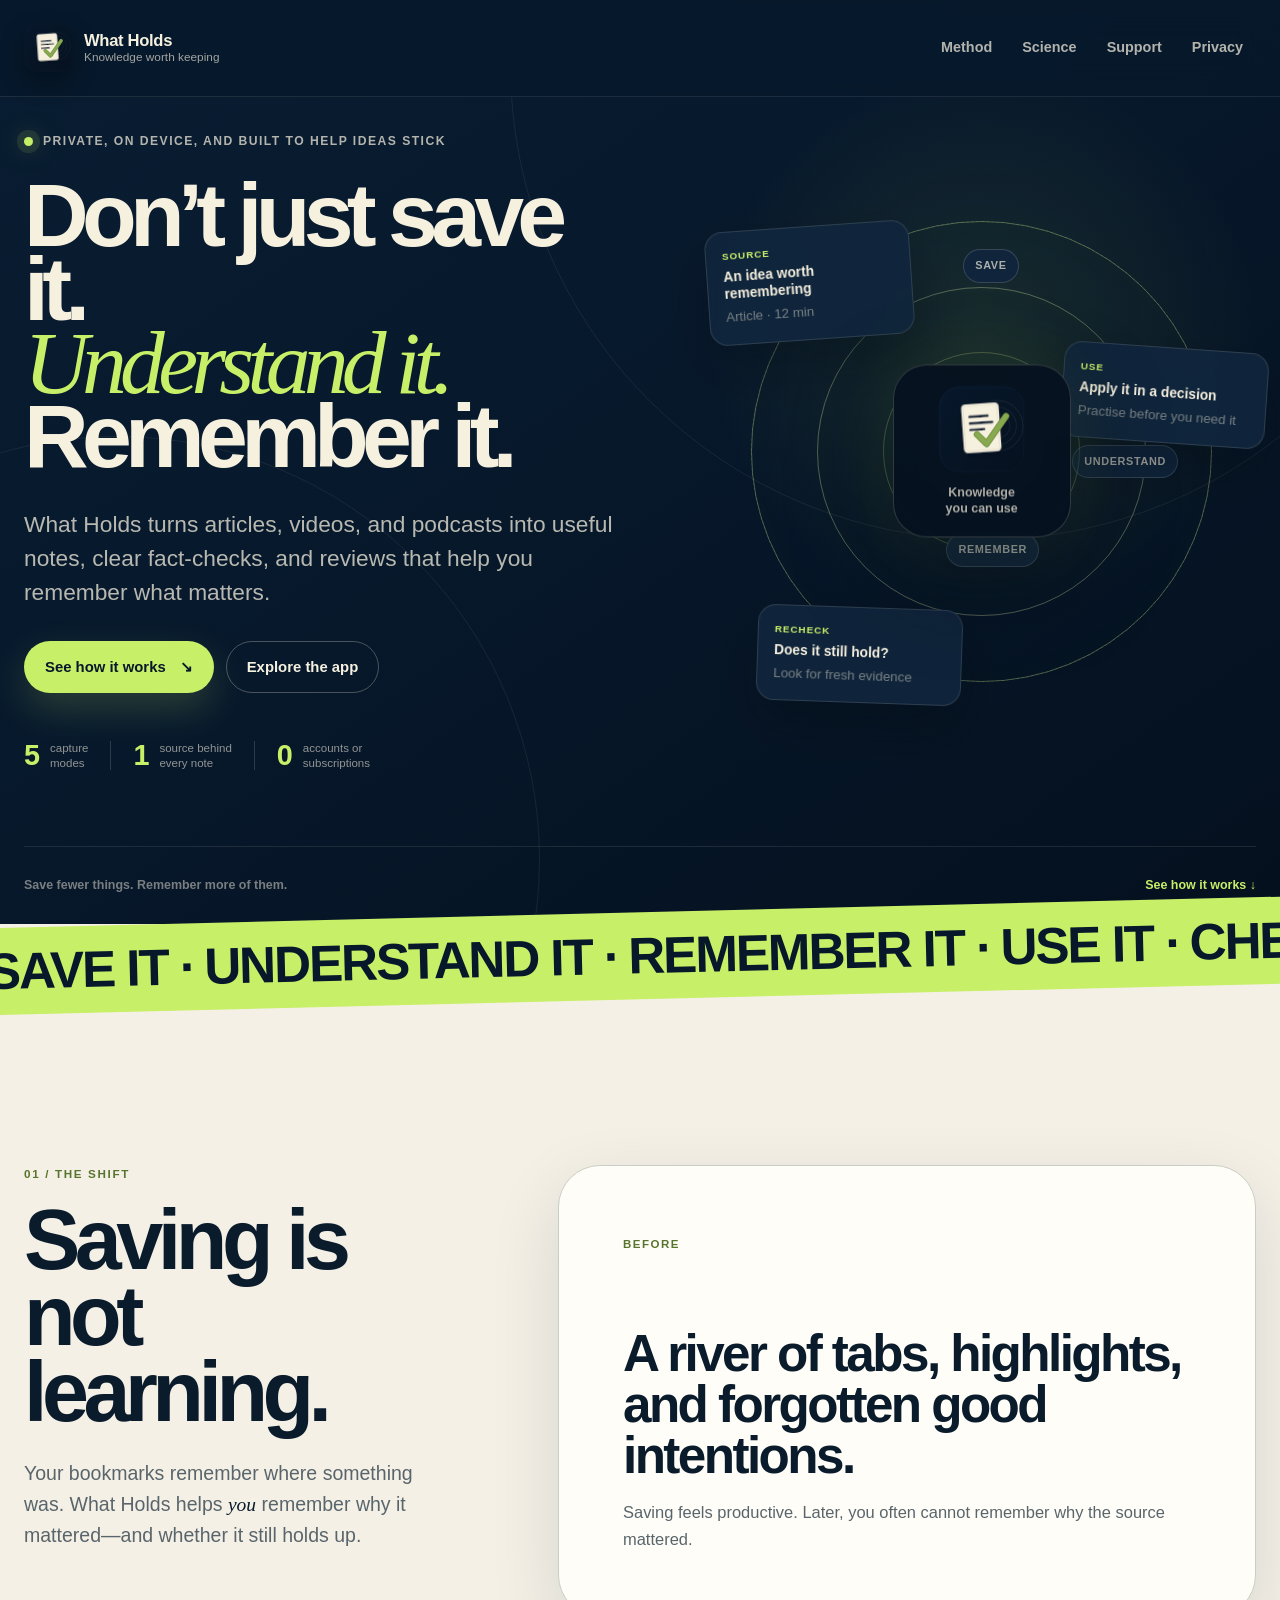
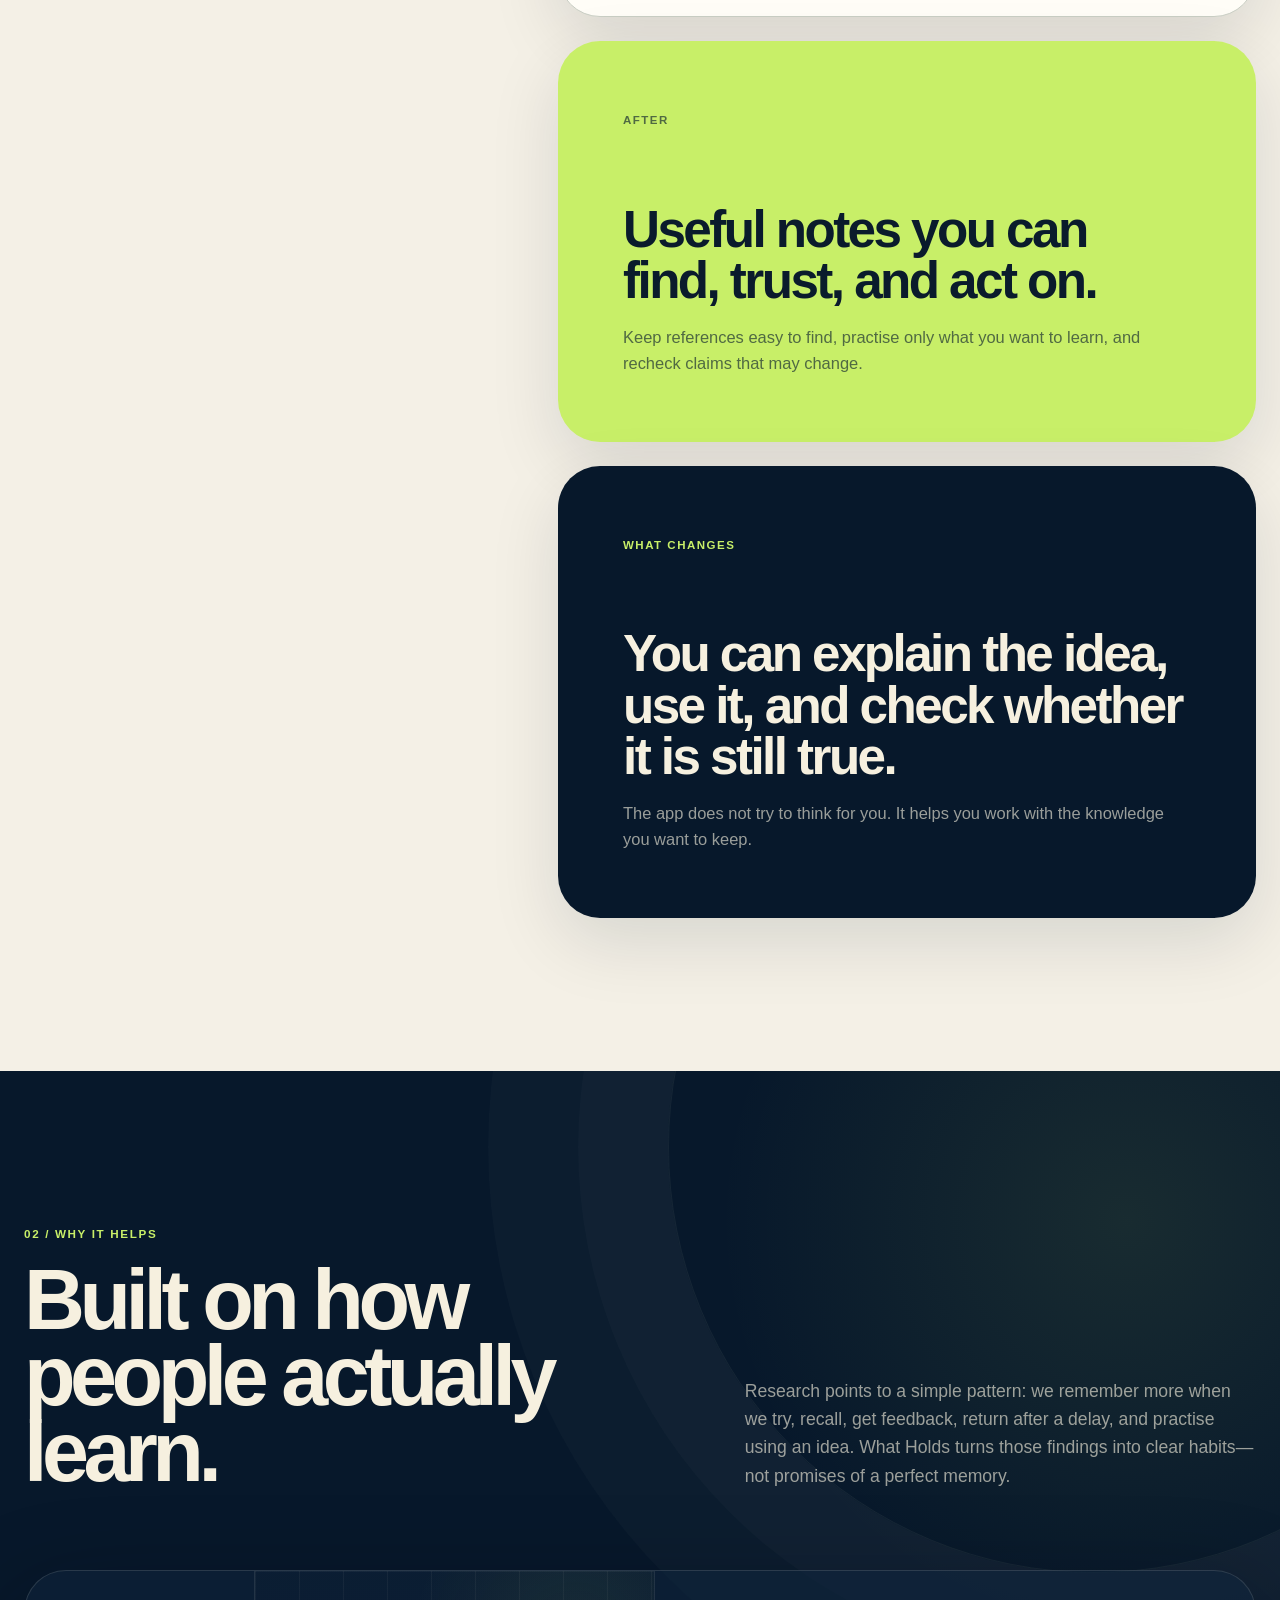
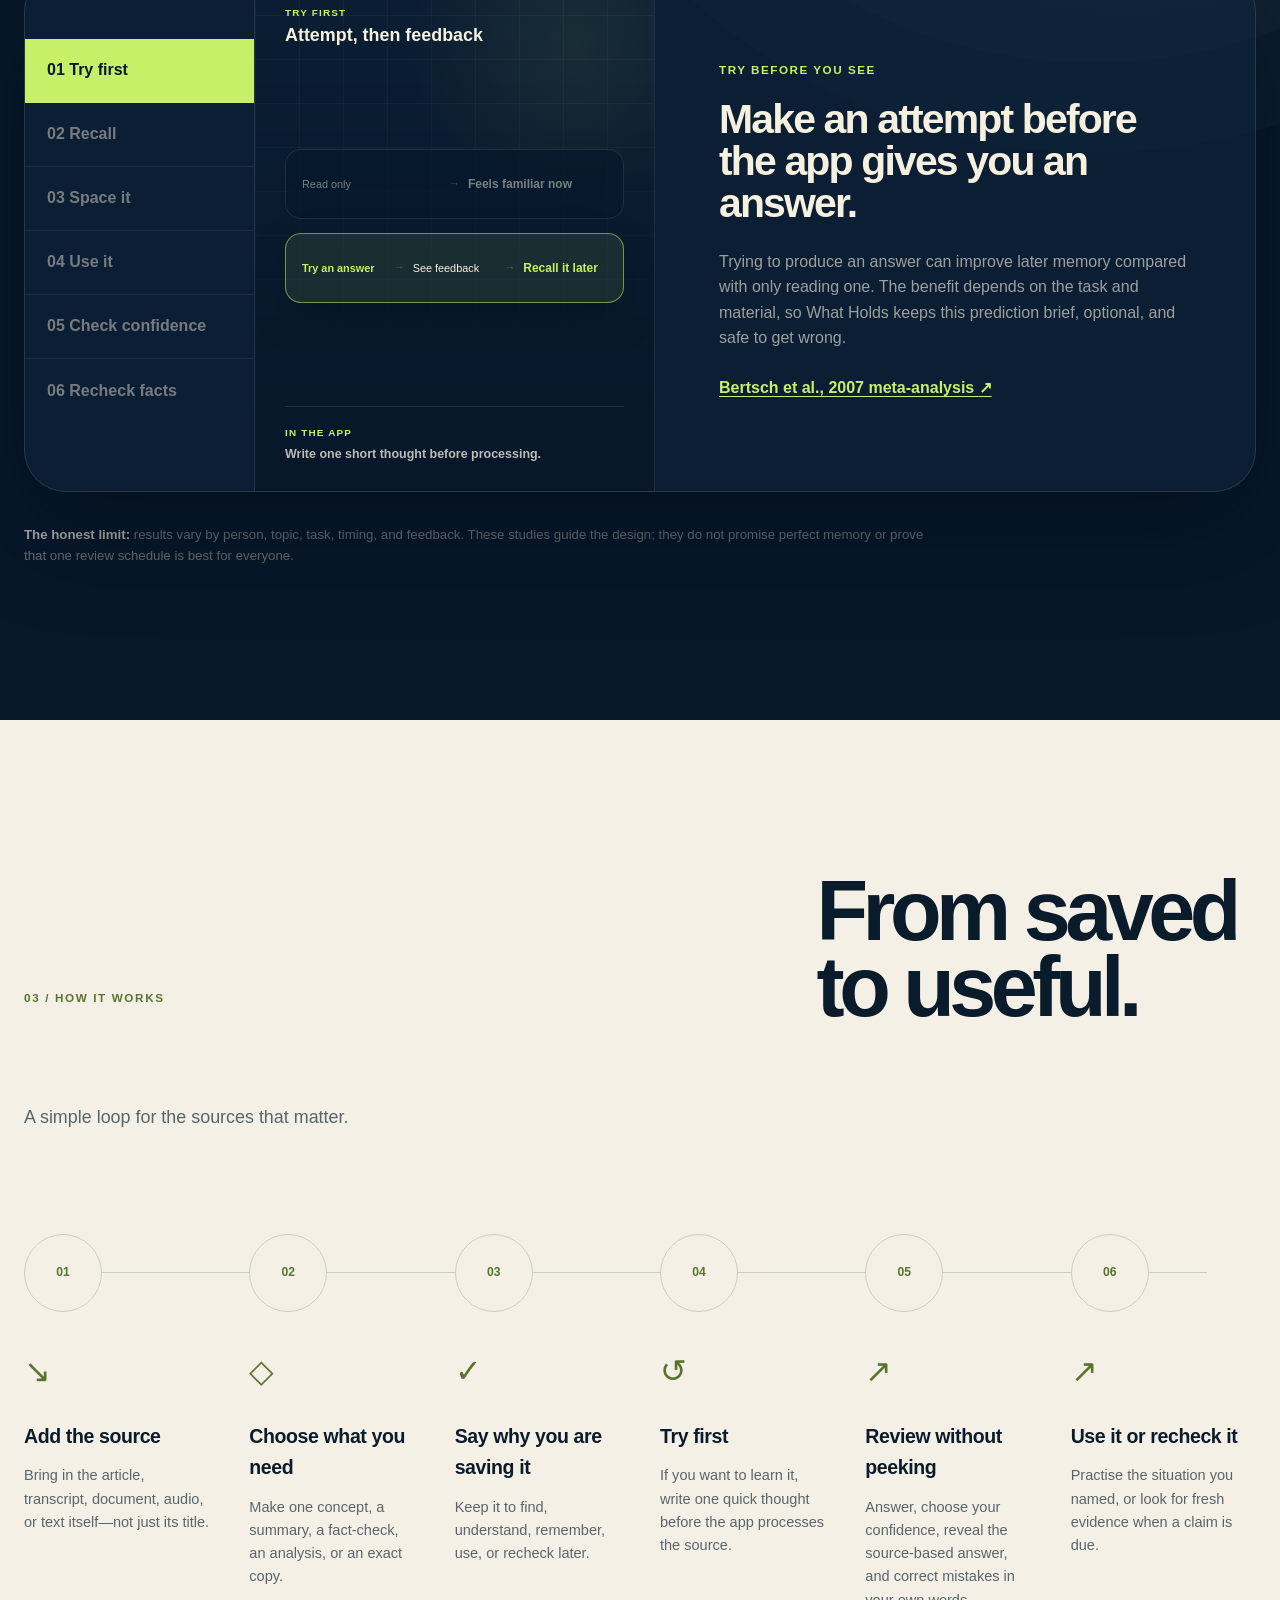
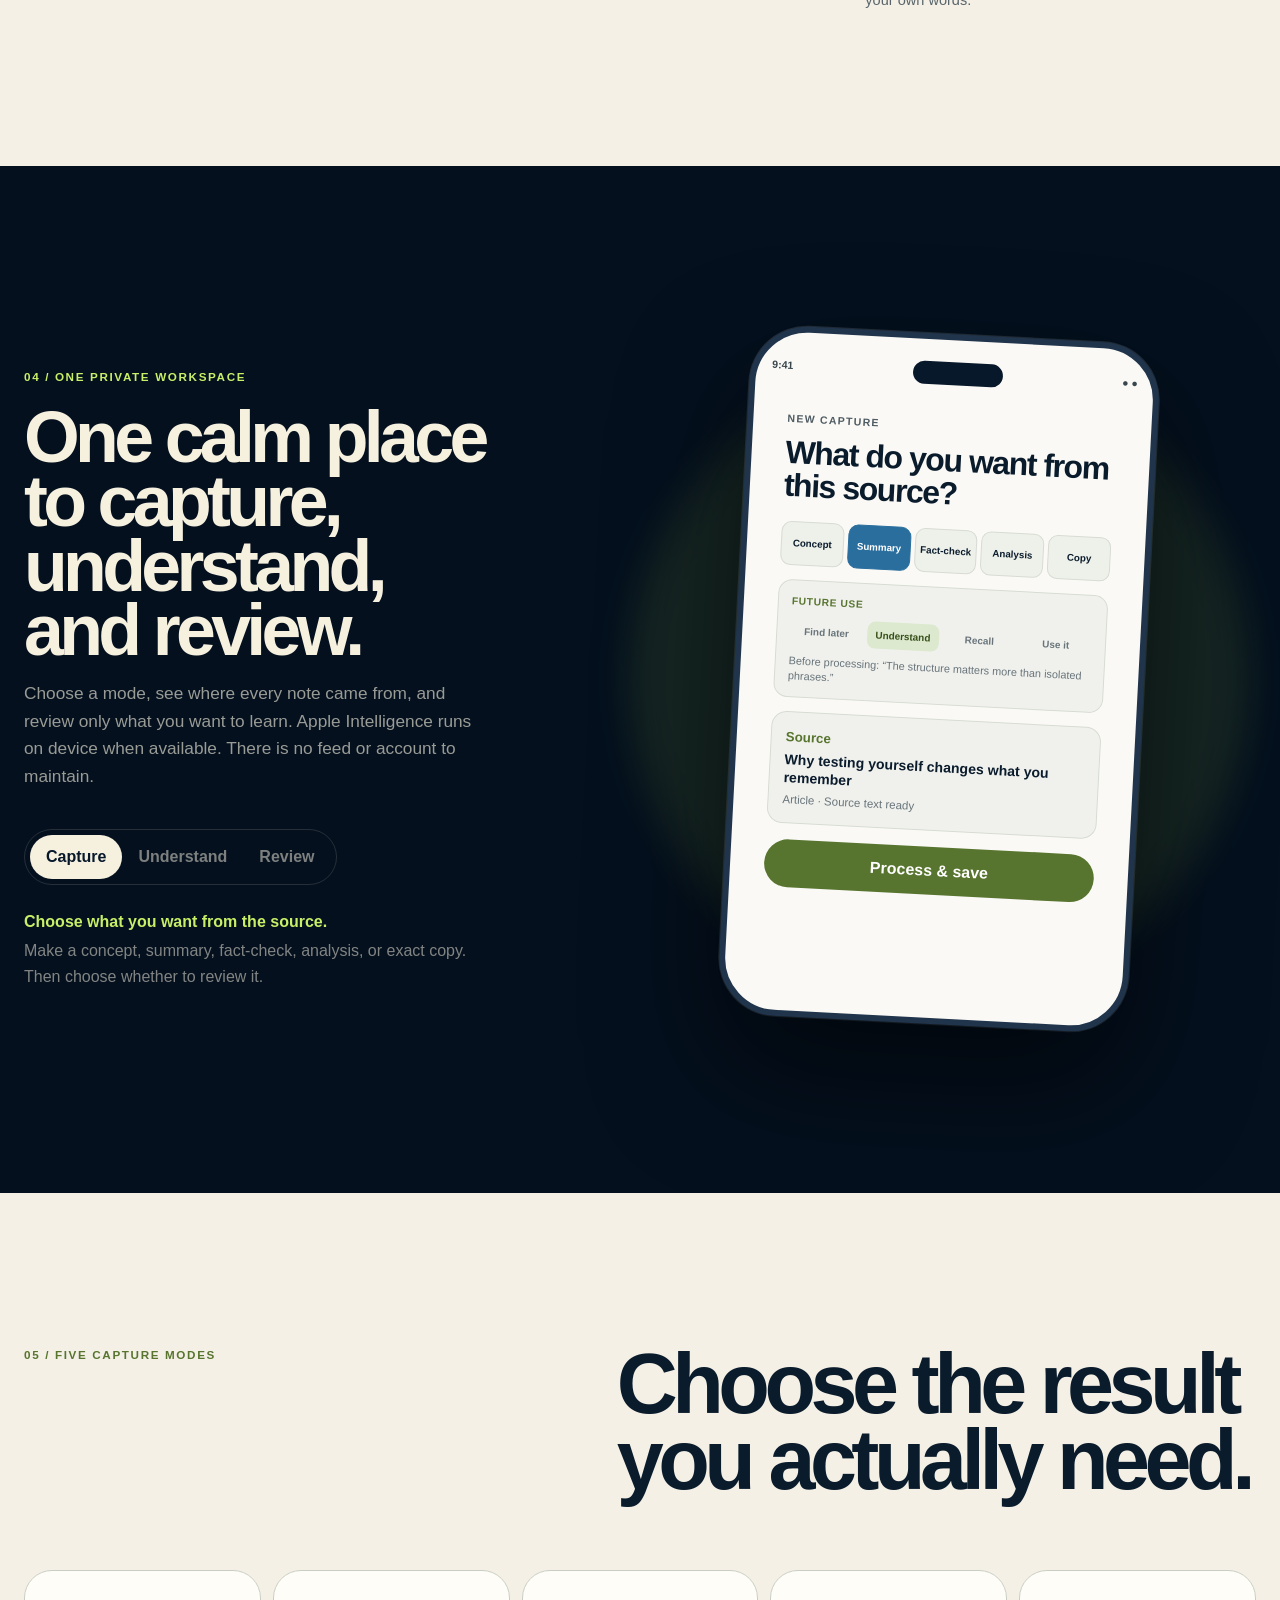
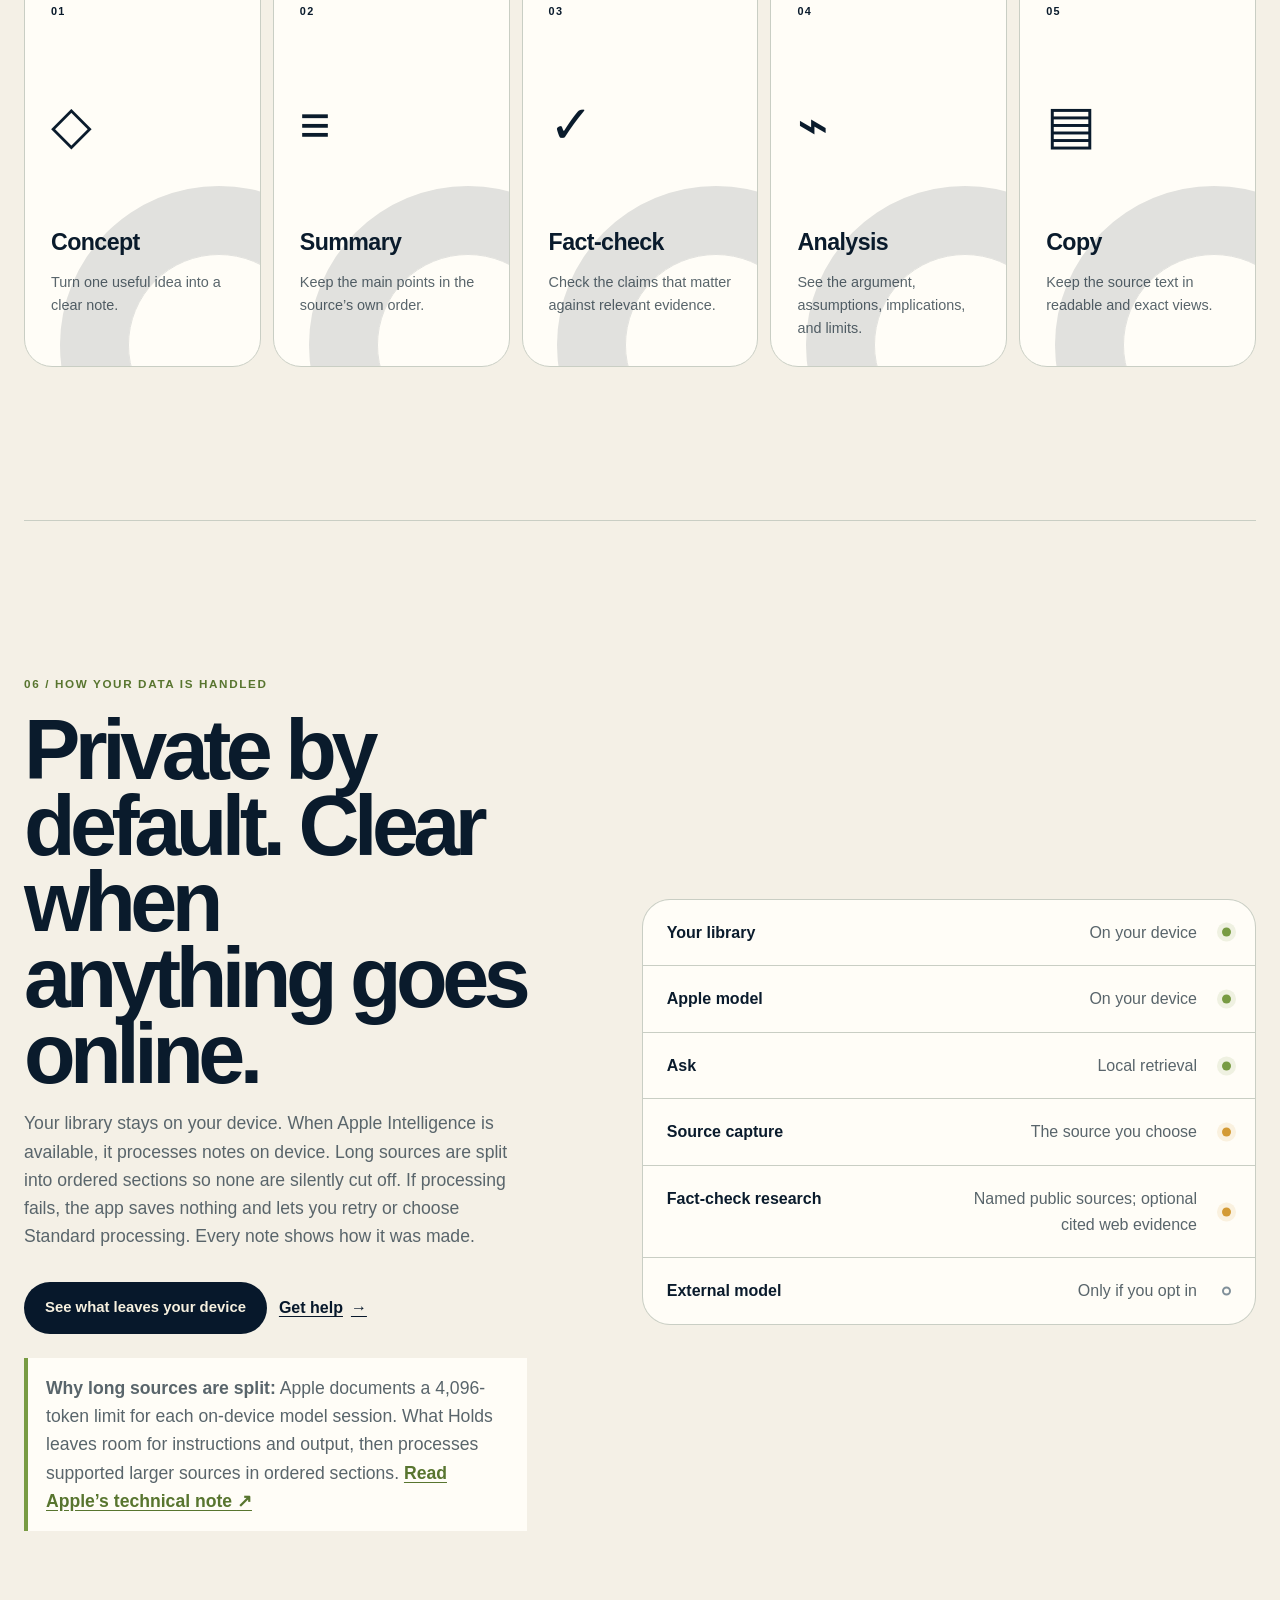
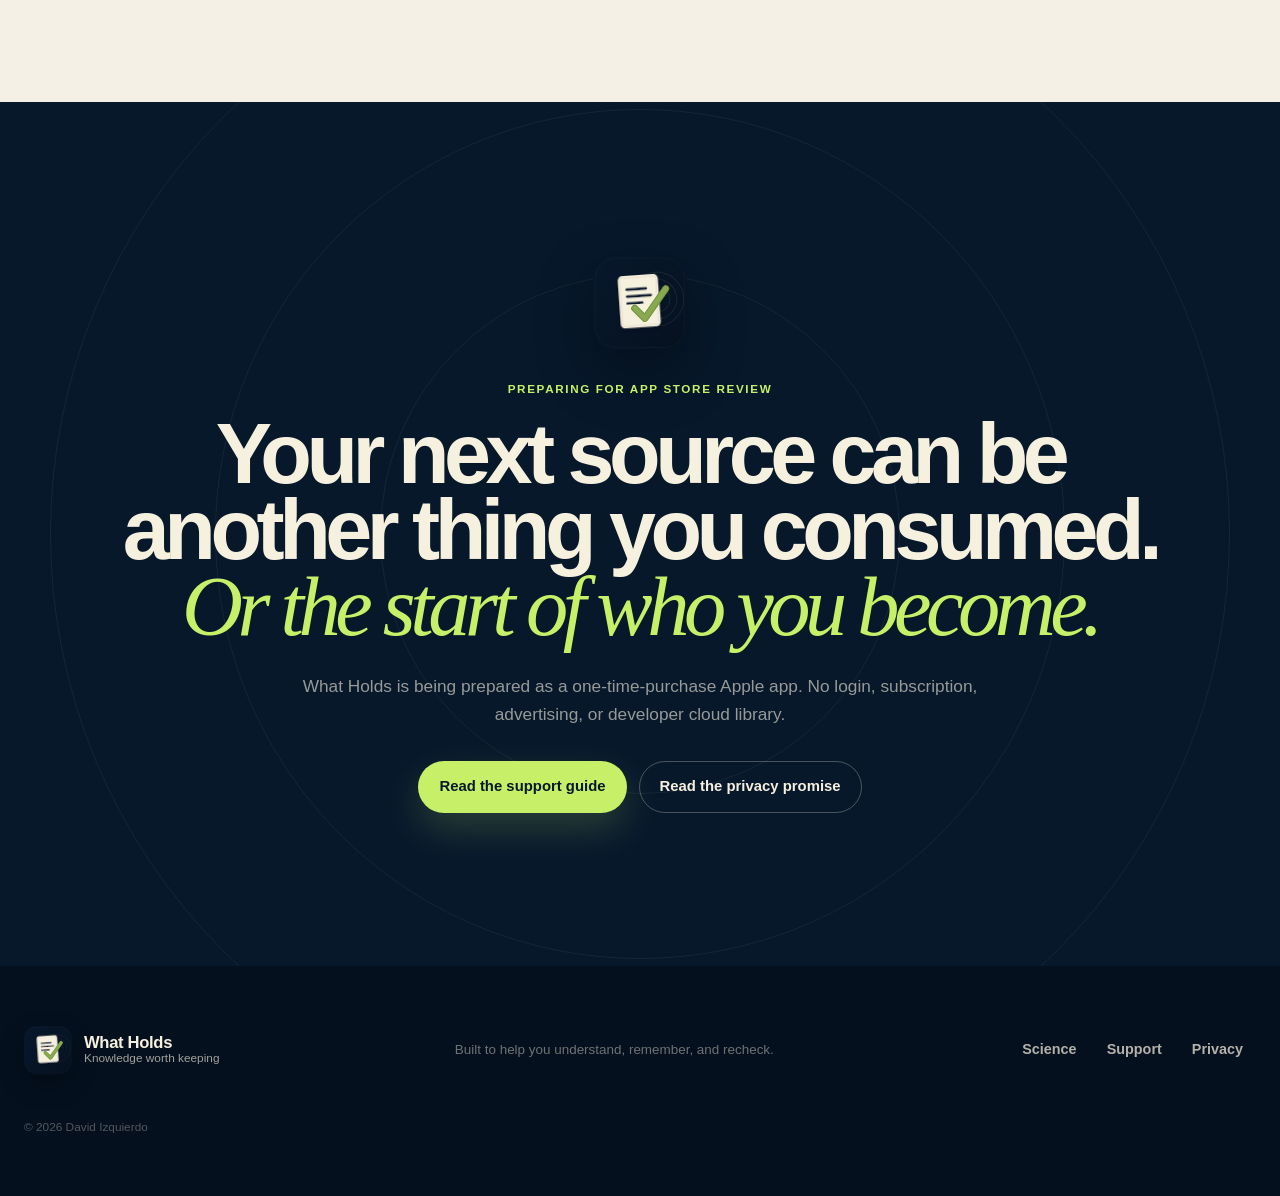
==== commit cc2bf085: "Make the product story clear and concrete" ====
--- a/index.html
+++ b/index.html
@@ -3,17 +3,17 @@
 <head>
   <meta charset="utf-8">
   <meta name="viewport" content="width=device-width, initial-scale=1">
-  <meta name="description" content="Turn useful sources into knowledge you can understand, trust, retrieve, and use. Built around the science of durable learning; private by default.">
+  <meta name="description" content="Turn articles, videos, and podcasts into clear notes, fact-checks, and reviews you can remember and use. Private by default.">
   <meta name="theme-color" content="#07182b">
   <meta property="og:type" content="website">
-  <meta property="og:title" content="What Holds — Knowledge that compounds">
-  <meta property="og:description" content="Capture less. Understand deeper. Remember what matters.">
+  <meta property="og:title" content="What Holds — Remember what matters">
+  <meta property="og:description" content="Do not just save it. Understand it, remember it, and use it.">
   <meta property="og:url" content="https://davidizki.github.io/what-holds-support/">
-  <title>What Holds — Knowledge that compounds</title>
+  <title>What Holds — Remember what matters</title>
   <link rel="canonical" href="https://davidizki.github.io/what-holds-support/">
   <link rel="icon" href="app-icon.png" type="image/png">
-  <link rel="stylesheet" href="styles.css">
-  <script src="site.js" defer></script>
+  <link rel="stylesheet" href="styles.css?v=20260814-clarity">
+  <script src="site.js?v=20260814-clarity" defer></script>
 </head>
 <body class="product-page">
 <a class="skip-link" href="#main">Skip to content</a>
@@ -36,55 +36,55 @@
   <section class="hero-v2" aria-labelledby="hero-title">
     <div class="hero-grid content-shell">
       <div class="hero-copy-v2 reveal">
-        <p class="signal"><span></span> A private knowledge practice, built around how learning actually changes</p>
-        <h1 id="hero-title">Capture with purpose.<br>Think before <em>automation.</em><br>Keep what returns.</h1>
-        <p class="hero-lede">What Holds turns the things you read, watch, and hear into a deliberate practice of understanding, retrieval, transfer, and evidence renewal—without pretending every saved page deserves a flashcard.</p>
+        <p class="signal"><span></span> Private, on device, and built to help ideas stick</p>
+        <h1 id="hero-title">Don’t just save it.<br><em>Understand it.</em><br>Remember it.</h1>
+        <p class="hero-lede">What Holds turns articles, videos, and podcasts into useful notes, clear fact-checks, and reviews that help you remember what matters.</p>
         <div class="actions">
-          <a class="button button-electric" href="#journey">Begin the journey <span aria-hidden="true">↘</span></a>
-          <a class="button button-ghost" href="#product">See the product</a>
+          <a class="button button-electric" href="#method">See how it works <span aria-hidden="true">↘</span></a>
+          <a class="button button-ghost" href="#product">Explore the app</a>
         </div>
         <ul class="hero-proof" aria-label="Core product promises">
-          <li><strong>5</strong><span>deliberate source<br>treatments</span></li>
-          <li><strong>4</strong><span>learning intents—<br>including none</span></li>
-          <li><strong>2</strong><span>separate clocks for<br>memory and evidence</span></li>
+          <li><strong>5</strong><span>capture<br>modes</span></li>
+          <li><strong>1</strong><span>source behind<br>every note</span></li>
+          <li><strong>0</strong><span>accounts or<br>subscriptions</span></li>
         </ul>
       </div>
 
       <div class="knowledge-stage reveal" aria-label="A source becoming durable knowledge">
         <div class="stage-rings" aria-hidden="true"><i></i><i></i><i></i><i></i></div>
-        <div class="stage-orbit orbit-one" aria-hidden="true"><span>Capture</span></div>
-        <div class="stage-orbit orbit-two" aria-hidden="true"><span>Intend</span></div>
-        <div class="stage-orbit orbit-three" aria-hidden="true"><span>Retrieve</span></div>
+        <div class="stage-orbit orbit-one" aria-hidden="true"><span>Save</span></div>
+        <div class="stage-orbit orbit-two" aria-hidden="true"><span>Understand</span></div>
+        <div class="stage-orbit orbit-three" aria-hidden="true"><span>Remember</span></div>
         <div class="stage-core">
           <img src="brand-mark.svg" alt="">
-          <span>Knowledge<br>that returns</span>
+          <span>Knowledge<br>you can use</span>
         </div>
         <div class="stage-card stage-source">
-          <span class="stage-card-label">Incoming source</span>
-          <strong>One idea worth keeping</strong>
+          <span class="stage-card-label">Source</span>
+          <strong>An idea worth remembering</strong>
           <small>Article · 12 min</small>
         </div>
         <div class="stage-card stage-memory">
-          <span class="stage-card-label">Future use</span>
-          <strong>Use it in a decision</strong>
-          <small>Practise the needed action</small>
+          <span class="stage-card-label">Use</span>
+          <strong>Apply it in a decision</strong>
+          <small>Practise before you need it</small>
         </div>
         <div class="stage-card stage-proof">
-          <span class="stage-card-label">Evidence due</span>
+          <span class="stage-card-label">Recheck</span>
           <strong>Does it still hold?</strong>
-          <small>Refresh proof, not fluency</small>
+          <small>Look for fresh evidence</small>
         </div>
       </div>
     </div>
     <div class="hero-foot content-shell">
-      <span>Designed for people who value depth over feeds</span>
+      <span>Save fewer things. Remember more of them.</span>
       <a href="#method">See how it works <span aria-hidden="true">↓</span></a>
     </div>
   </section>
 
   <div class="motion-line" aria-hidden="true">
-    <div>CAPTURE · INTEND · GENERATE · RETRIEVE · TRANSFER · REFRESH · </div>
-    <div>CAPTURE · INTEND · GENERATE · RETRIEVE · TRANSFER · REFRESH · </div>
+    <div>SAVE IT · UNDERSTAND IT · REMEMBER IT · USE IT · CHECK IT AGAIN · </div>
+    <div>SAVE IT · UNDERSTAND IT · REMEMBER IT · USE IT · CHECK IT AGAIN · </div>
   </div>
 
   <section id="method" class="manifesto section-v2 content-shell" aria-labelledby="method-title">
@@ -97,17 +97,17 @@
       <article class="shift-card reveal">
         <span>Before</span>
         <h3>A river of tabs, highlights, and forgotten good intentions.</h3>
-        <p>Collection feels productive in the moment. Retrieval is the real test later.</p>
+        <p>Saving feels productive. Later, you often cannot remember why the source mattered.</p>
       </article>
       <article class="shift-card shift-card-bright reveal">
         <span>After</span>
-        <h3>A living body of references, capabilities, and claims with different jobs.</h3>
-        <p>Every source has a purpose. Reference material stays findable; learned material gets practice; changing claims return for new evidence.</p>
+        <h3>Useful notes you can find, trust, and act on.</h3>
+        <p>Keep references easy to find, practise only what you want to learn, and recheck claims that may change.</p>
       </article>
       <article class="shift-card shift-card-dark reveal">
-        <span>The compounding effect</span>
-        <h3>Knowledge changes from something you own into something you can call on.</h3>
-        <p>Not a second brain that thinks for you. A practice that makes your first one stronger.</p>
+        <span>What changes</span>
+        <h3>You can explain the idea, use it, and check whether it is still true.</h3>
+        <p>The app does not try to think for you. It helps you work with the knowledge you want to keep.</p>
       </article>
     </div>
   </section>
@@ -116,111 +116,175 @@
     <div class="content-shell">
       <div class="science-heading reveal">
         <div>
-          <p class="chapter chapter-light">02 / Built on learning science</p>
-          <h2 id="science-title">A product system, not a productivity superstition.</h2>
-        </div>
-        <p>What Holds separates robust findings from product inference. Retrieval, spacing, generation, feedback, and transfer inform the practice. The exact schedule is a transparent heuristic, and the separate evidence clock is an epistemic safeguard—not a claim that one algorithm has solved human learning.</p>
+          <p class="chapter chapter-light">02 / Why it helps</p>
+          <h2 id="science-title">Built on how people actually learn.</h2>
+        </div>
+        <p>Research points to a simple pattern: we remember more when we try, recall, get feedback, return after a delay, and practise using an idea. What Holds turns those findings into clear habits—not promises of a perfect memory.</p>
       </div>
 
       <div class="science-console reveal">
         <div class="science-tabs" role="tablist" aria-label="Learning principles">
-          <button id="science-tab-generate" role="tab" aria-selected="true" aria-controls="science-generate" data-science-target="generate">01 Generate</button>
-          <button id="science-tab-retrieve" role="tab" aria-selected="false" aria-controls="science-retrieve" data-science-target="retrieve">02 Retrieve</button>
-          <button id="science-tab-space" role="tab" aria-selected="false" aria-controls="science-space" data-science-target="space">03 Space</button>
-          <button id="science-tab-transfer" role="tab" aria-selected="false" aria-controls="science-transfer" data-science-target="transfer">04 Transfer</button>
-          <button id="science-tab-calibrate" role="tab" aria-selected="false" aria-controls="science-calibrate" data-science-target="calibrate">05 Calibrate</button>
-          <button id="science-tab-clocks" role="tab" aria-selected="false" aria-controls="science-clocks" data-science-target="clocks">06 Two clocks</button>
+          <button id="science-tab-generate" role="tab" aria-selected="true" aria-controls="science-generate" data-science-target="generate">01 Try first</button>
+          <button id="science-tab-retrieve" role="tab" aria-selected="false" aria-controls="science-retrieve" data-science-target="retrieve">02 Recall</button>
+          <button id="science-tab-space" role="tab" aria-selected="false" aria-controls="science-space" data-science-target="space">03 Space it</button>
+          <button id="science-tab-transfer" role="tab" aria-selected="false" aria-controls="science-transfer" data-science-target="transfer">04 Use it</button>
+          <button id="science-tab-calibrate" role="tab" aria-selected="false" aria-controls="science-calibrate" data-science-target="calibrate">05 Check confidence</button>
+          <button id="science-tab-clocks" role="tab" aria-selected="false" aria-controls="science-clocks" data-science-target="clocks">06 Recheck facts</button>
         </div>
 
         <div class="science-visual" aria-hidden="true">
-          <div class="memory-trace trace-one"></div>
-          <div class="memory-trace trace-two"></div>
-          <div class="memory-trace trace-three"></div>
-          <div class="memory-node node-a">A</div>
-          <div class="memory-node node-b">B</div>
-          <div class="memory-node node-c">C</div>
-          <span class="science-axis">Practice over time →</span>
+          <div class="science-scene" data-science-scene="generate">
+            <div class="scene-head"><span>Try first</span><strong>Attempt, then feedback</strong></div>
+            <div class="route-compare">
+              <div class="route-row route-row-muted"><span>Read only</span><i>→</i><strong>Feels familiar now</strong></div>
+              <div class="route-row route-row-active"><span>Try an answer</span><i>→</i><span>See feedback</span><i>→</i><strong>Recall it later</strong></div>
+            </div>
+            <p class="scene-takeaway"><span>In the app</span><strong>Write one short thought before processing.</strong></p>
+          </div>
+
+          <div class="science-scene" data-science-scene="retrieve" hidden>
+            <div class="scene-head"><span>Recall</span><strong>Answer before reveal</strong></div>
+            <svg class="recall-chart" viewBox="0 0 460 250" focusable="false">
+              <line x1="34" y1="210" x2="430" y2="210" class="chart-axis"></line>
+              <line x1="34" y1="24" x2="34" y2="210" class="chart-axis"></line>
+              <path d="M40 58 C130 96 228 146 424 190" class="chart-line chart-line-muted"></path>
+              <path d="M40 58 C92 80 114 102 142 126 L150 70 C204 92 225 117 250 140 L258 80 C320 101 350 120 420 136" class="chart-line chart-line-active"></path>
+              <circle cx="150" cy="70" r="7" class="chart-point"></circle>
+              <circle cx="258" cy="80" r="7" class="chart-point"></circle>
+              <text x="318" y="125" class="chart-label chart-label-active">Recall + feedback</text>
+              <text x="326" y="188" class="chart-label">Reread</text>
+              <text x="34" y="234" class="chart-axis-label">Time →</text>
+              <text x="48" y="35" class="chart-axis-label">Easy to recall</text>
+            </svg>
+            <p class="scene-takeaway"><span>In the app</span><strong>Every review starts with your answer, not the app’s.</strong></p>
+          </div>
+
+          <div class="science-scene" data-science-scene="space" hidden>
+            <div class="scene-head"><span>Space it</span><strong>Let successful gaps grow</strong></div>
+            <div class="spacing-track">
+              <div class="spacing-node"><i></i><span>Learn</span></div>
+              <b style="--gap: .7"></b>
+              <div class="spacing-node"><i></i><span>1 day</span></div>
+              <b style="--gap: 1.1"></b>
+              <div class="spacing-node"><i></i><span>4 days</span></div>
+              <b style="--gap: 1.6"></b>
+              <div class="spacing-node"><i></i><span>12 days</span></div>
+            </div>
+            <div class="spacing-caption"><span>Short gap</span><span>Longer after a successful recall →</span></div>
+            <p class="scene-takeaway"><span>In the app</span><strong>Correct answers return later; difficult ones return sooner.</strong></p>
+          </div>
+
+          <div class="science-scene" data-science-scene="transfer" hidden>
+            <div class="scene-head"><span>Use it</span><strong>Practise the future situation</strong></div>
+            <div class="transfer-map">
+              <div class="transfer-node transfer-source"><small>IDEA</small><strong>Good feedback is specific</strong></div>
+              <i>→</i>
+              <div class="transfer-node transfer-explain"><small>EXPLAIN</small><strong>Say it in your words</strong></div>
+              <i>→</i>
+              <div class="transfer-node transfer-use"><small>USE</small><strong>Apply it in tomorrow’s meeting</strong></div>
+            </div>
+            <p class="scene-takeaway"><span>In the app</span><strong>Name where you will use the idea, then rehearse that use.</strong></p>
+          </div>
+
+          <div class="science-scene" data-science-scene="calibrate" hidden>
+            <div class="scene-head"><span>Check confidence</span><strong>Make a confident mistake visible</strong></div>
+            <div class="confidence-demo">
+              <div><small>YOUR ANSWER</small><strong>“I’m sure this is right.”</strong></div>
+              <div class="confidence-scale"><span>Unsure</span><span>Somewhat sure</span><span class="selected">Sure</span></div>
+              <div class="correction-step"><span>Not quite</span><i>→</i><strong>Explain the correction</strong></div>
+            </div>
+            <p class="scene-takeaway"><span>In the app</span><strong>Choose confidence before reveal, while it is still honest.</strong></p>
+          </div>
+
+          <div class="science-scene" data-science-scene="clocks" hidden>
+            <div class="scene-head"><span>Recheck facts</span><strong>Memory and truth age differently</strong></div>
+            <div class="clock-board">
+              <div class="clock-row clock-memory"><span><small>MEMORY</small><strong>Can I recall it?</strong></span><div><i></i><i></i><i></i><b>Based on your answers</b></div></div>
+              <div class="clock-row clock-evidence"><span><small>EVIDENCE</small><strong>Does it still hold?</strong></span><div><i></i><i></i><i></i><b>Based on how fast it may change</b></div></div>
+            </div>
+            <p class="scene-takeaway"><span>In the app</span><strong>The app reminds you to recheck a claim even if you remember it.</strong></p>
+          </div>
         </div>
 
         <div class="science-panels">
           <article id="science-generate" role="tabpanel" aria-labelledby="science-tab-generate" data-science-panel="generate">
-            <p class="science-kicker">Generation before automation</p>
-            <h3>Produce something before the app produces something for you.</h3>
-            <p>Generating an answer can improve later memory compared with only reading one, although the benefit depends on task and material. What Holds therefore makes the pre-processing prediction optional, brief, and safe to get wrong.</p>
+            <p class="science-kicker">Try before you see</p>
+            <h3>Make an attempt before the app gives you an answer.</h3>
+            <p>Trying to produce an answer can improve later memory compared with only reading one. The benefit depends on the task and material, so What Holds keeps this prediction brief, optional, and safe to get wrong.</p>
             <a href="https://doi.org/10.1080/00461520701263354">Bertsch et al., 2007 meta-analysis <span aria-hidden="true">↗</span></a>
           </article>
           <article id="science-retrieve" role="tabpanel" aria-labelledby="science-tab-retrieve" data-science-panel="retrieve" hidden>
-            <p class="science-kicker">Effortful recall</p>
-            <h3>Remembering is not only an outcome. The attempt is part of the learning.</h3>
-            <p>What Holds asks for an answer before reveal. Retrieval-practice studies and meta-analyses generally find better delayed retention than restudy, while also showing that task design and feedback matter.</p>
+            <p class="science-kicker">Recall before reveal</p>
+            <h3>Trying to remember is part of learning.</h3>
+            <p>What Holds asks you to answer before revealing the note. Studies generally find better delayed memory when people try to recall than when they simply reread, although the question and feedback still matter.</p>
             <a href="https://doi.org/10.1037/a0037559">Rowland, 2014 meta-analysis <span aria-hidden="true">↗</span></a>
           </article>
           <article id="science-space" role="tabpanel" aria-labelledby="science-tab-space" data-science-panel="space" hidden>
-            <p class="science-kicker">Distributed encounters</p>
-            <h3>The useful gap depends partly on how long the knowledge needs to last.</h3>
-            <p>What Holds delays the first review, then widens successful gaps. The chosen horizon changes them only modestly because spacing research supports the principle—not one universally optimal interval for every learner and goal.</p>
+            <p class="science-kicker">Return after a gap</p>
+            <h3>Reviews work better when they are spread out.</h3>
+            <p>What Holds delays the first review, then widens the gap after successful recall. Research supports spacing, but not one perfect interval for every person, topic, and goal.</p>
             <a href="https://pubmed.ncbi.nlm.nih.gov/19076480/">Cepeda et al., 2008 <span aria-hidden="true">↗</span></a>
           </article>
           <article id="science-transfer" role="tabpanel" aria-labelledby="science-tab-transfer" data-science-panel="transfer" hidden>
-            <p class="science-kicker">Practise future use</p>
-            <h3>Being able to restate an idea is not the same as being able to use it.</h3>
-            <p>Retrieval can transfer beyond the exact practised question, but transfer is variable and falls as the new task becomes less similar. “Use it” therefore asks for the real future situation and rehearses application, not only definition recall.</p>
+            <p class="science-kicker">Practise the real use</p>
+            <h3>Explaining an idea is not the same as using it.</h3>
+            <p>Practice can help in a new situation, but the benefit drops when that situation is very different. “Use it” asks where you will need the idea and rehearses that situation.</p>
             <a href="https://doi.org/10.1037/bul0000151">Pan &amp; Rickard, 2018 meta-analysis <span aria-hidden="true">↗</span></a>
           </article>
           <article id="science-calibrate" role="tabpanel" aria-labelledby="science-tab-calibrate" data-science-panel="calibrate" hidden>
             <p class="science-kicker">Confidence before feedback</p>
-            <h3>A confident error is not just another “hard” answer.</h3>
-            <p>Recording confidence before reveal exposes calibration instead of hindsight. High-confidence errors can be especially correctable when clear feedback arrives, so a confident miss in What Holds pauses for a self-generated correction.</p>
+            <h3>Say how sure you are before seeing the answer.</h3>
+            <p>Choosing confidence before reveal avoids hindsight. A confident mistake receives extra attention: What Holds pauses and asks you to explain the correction in your own words.</p>
             <a href="https://pubmed.ncbi.nlm.nih.gov/21355668/">Metcalfe &amp; Finn, 2011 <span aria-hidden="true">↗</span></a>
           </article>
           <article id="science-clocks" role="tabpanel" aria-labelledby="science-tab-clocks" data-science-panel="clocks" hidden>
-            <p class="science-kicker">Product inference: memory ≠ truth</p>
-            <h3>A claim can be memorable and obsolete at the same time.</h3>
-            <p>What Holds maintains two queues: memory practice based on recall, and evidence renewal based on how quickly a claim may change. The 30-, 90-, and 365-day defaults are visible heuristics; rerunning research replaces the old result in place.</p>
-            <a href="#trust">Inspect the evidence boundary <span aria-hidden="true">↓</span></a>
-          </article>
-        </div>
-      </div>
-      <p class="science-caveat"><strong>What the evidence does not say:</strong> learning outcomes depend on prior knowledge, material, task, feedback, context, and timing. The cited findings support design directions, not a universal memory multiplier, a guaranteed transfer effect, or proof that these scheduling constants are optimal for you.</p>
+            <p class="science-kicker">Remembering is not verification</p>
+            <h3>A claim can be memorable and out of date.</h3>
+            <p>What Holds keeps two schedules: one based on how well you remember, and one based on how quickly the claim may change. The evidence dates are simple, visible defaults—not a scientific law.</p>
+            <a href="#trust">See how evidence is handled <span aria-hidden="true">↓</span></a>
+          </article>
+        </div>
+      </div>
+      <p class="science-caveat"><strong>The honest limit:</strong> results vary by person, topic, task, timing, and feedback. These studies guide the design; they do not promise perfect memory or prove that one review schedule is best for everyone.</p>
     </div>
   </section>
 
   <section id="journey" class="journey section-v2 content-shell" aria-labelledby="journey-title">
     <div class="journey-heading reveal">
-      <p class="chapter">03 / The practice</p>
-      <h2 id="journey-title">From passing information to durable capability.</h2>
-      <p>One clear loop, repeated whenever a source deserves a place in your life.</p>
+      <p class="chapter">03 / How it works</p>
+      <h2 id="journey-title">From saved to useful.</h2>
+      <p>A simple loop for the sources that matter.</p>
     </div>
     <ol class="journey-track journey-track-six">
       <li class="journey-step reveal">
         <span class="step-number">01</span><span class="step-icon" aria-hidden="true">↘</span>
-        <h3>Capture the source</h3>
-        <p>Bring in the actual article, transcript, document, audio, or text—not a title pretending to be content.</p>
+        <h3>Add the source</h3>
+        <p>Bring in the article, transcript, document, audio, or text itself—not just its title.</p>
       </li>
       <li class="journey-step reveal">
         <span class="step-number">02</span><span class="step-icon" aria-hidden="true">◇</span>
-        <h3>Choose its treatment</h3>
-        <p>Concept, Summary, Fact-check, Analysis, or exact Copy decides the shape of the result.</p>
+        <h3>Choose what you need</h3>
+        <p>Make one concept, a summary, a fact-check, an analysis, or an exact copy.</p>
       </li>
       <li class="journey-step reveal">
         <span class="step-number">03</span><span class="step-icon" aria-hidden="true">✓</span>
-        <h3>Name the future use</h3>
-        <p>Find later, Understand, Recall, Use it, or Keep current decides whether this needs memory, transfer, or new evidence.</p>
+        <h3>Say why you are saving it</h3>
+        <p>Keep it to find, understand, remember, use, or recheck later.</p>
       </li>
       <li class="journey-step reveal">
         <span class="step-number">04</span><span class="step-icon" aria-hidden="true">↺</span>
-        <h3>Try before automation</h3>
-        <p>When you mean to learn, write one quick prediction before the app gives you a polished result.</p>
+        <h3>Try first</h3>
+        <p>If you want to learn it, write one quick thought before the app processes the source.</p>
       </li>
       <li class="journey-step reveal">
         <span class="step-number">05</span><span class="step-icon" aria-hidden="true">↗</span>
-        <h3>Retrieve and correct</h3>
-        <p>Attempt first, record confidence, reveal the grounded answer, and explain a confident mismatch in your own words.</p>
+        <h3>Review without peeking</h3>
+        <p>Answer, choose your confidence, reveal the source-based answer, and correct mistakes in your own words.</p>
       </li>
       <li class="journey-step reveal">
         <span class="step-number">06</span><span class="step-icon" aria-hidden="true">↗</span>
-        <h3>Transfer or refresh</h3>
-        <p>Practise the situation you named—or rerun evidence when a changing claim becomes due.</p>
+        <h3>Use it or recheck it</h3>
+        <p>Practise the situation you named, or look for fresh evidence when a claim is due.</p>
       </li>
     </ol>
   </section>
@@ -229,17 +293,17 @@
     <div class="content-shell product-showcase-grid">
       <div class="product-story reveal">
         <p class="chapter chapter-light">04 / One private workspace</p>
-        <h2 id="product-title">The energy is in the journey. The interface stays out of your way.</h2>
-        <p>Five source treatments, an explicit future-use contract, transparent on-device intelligence, source-linked notes, calibrated review, and evidence renewal—without a feed, a social layer, or an account to maintain.</p>
+        <h2 id="product-title">One calm place to capture, understand, and review.</h2>
+        <p>Choose a mode, see where every note came from, and review only what you want to learn. Apple Intelligence runs on device when available. There is no feed or account to maintain.</p>
         <div class="product-tabs" role="tablist" aria-label="Product views">
           <button id="demo-tab-capture" role="tab" aria-selected="true" aria-controls="demo-capture" data-demo-target="capture">Capture</button>
           <button id="demo-tab-understand" role="tab" aria-selected="false" aria-controls="demo-understand" data-demo-target="understand">Understand</button>
           <button id="demo-tab-review" role="tab" aria-selected="false" aria-controls="demo-review" data-demo-target="review">Review</button>
         </div>
         <div class="product-copy-panels">
-          <div data-demo-copy="capture"><strong>Give every source a job—and every job a future use.</strong><span>Treatment shapes the note; intent determines whether it enters memory practice.</span></div>
-          <div data-demo-copy="understand" hidden><strong>Read the result beside your intent and its provenance.</strong><span>Your prior thought, original wording, and actual processing route remain visible.</span></div>
-          <div data-demo-copy="review" hidden><strong>Make the attempt observable before feedback changes your mind.</strong><span>Answer, judge confidence, reveal, compare, and correct.</span></div>
+          <div data-demo-copy="capture"><strong>Choose what you want from the source.</strong><span>Make a concept, summary, fact-check, analysis, or exact copy. Then choose whether to review it.</span></div>
+          <div data-demo-copy="understand" hidden><strong>See the note beside the original source.</strong><span>Your own thought, the source wording, and the way it was processed stay visible.</span></div>
+          <div data-demo-copy="review" hidden><strong>Answer before you reveal.</strong><span>Choose your confidence, see the source-based answer, and correct mistakes in your own words.</span></div>
         </div>
       </div>
 
@@ -249,7 +313,7 @@
           <div class="device-top" aria-hidden="true"><span>9:41</span><i></i><span>● ●</span></div>
           <section id="demo-capture" role="tabpanel" aria-labelledby="demo-tab-capture" class="demo-screen" data-demo-panel="capture">
             <p class="demo-eyebrow">New capture</p>
-            <h3>How should this source earn its place?</h3>
+            <h3>What do you want from this source?</h3>
             <div class="demo-modes">
               <span>Concept</span><span class="active">Summary</span><span>Fact-check</span><span>Analysis</span><span>Copy</span>
             </div>
@@ -273,7 +337,7 @@
           <section id="demo-review" role="tabpanel" aria-labelledby="demo-tab-review" class="demo-screen" data-demo-panel="review" hidden>
             <div class="demo-review-progress"><span>Today</span><strong>3 / 5</strong></div>
             <div class="demo-progress"><i></i></div>
-            <p class="demo-eyebrow">Retrieval practice</p>
+            <p class="demo-eyebrow">Review from memory</p>
             <h3>Why can testing improve memory more than restudying?</h3>
             <div class="demo-attempt"><small>Your attempt</small><span>Retrieving changes later access; rereading mainly feels fluent.</span></div>
             <div class="demo-confidence"><small>Confidence before reveal</small><div><span>Unsure</span><span class="active">Somewhat sure</span><span>Sure</span></div></div>
@@ -286,28 +350,28 @@
 
   <section class="modes-v2 section-v2 content-shell" aria-labelledby="modes-title">
     <div class="modes-heading reveal">
-      <p class="chapter">05 / Five deliberate modes</p>
-      <h2 id="modes-title">Not every source deserves the same kind of attention.</h2>
+      <p class="chapter">05 / Five capture modes</p>
+      <h2 id="modes-title">Choose the result you actually need.</h2>
     </div>
     <div class="mode-deck">
-      <article class="mode-card-v2 mode-concept reveal"><span>01</span><i aria-hidden="true">◇</i><h3>Concept</h3><p>Isolate one reusable idea and give it a clear shape.</p></article>
-      <article class="mode-card-v2 mode-summary reveal"><span>02</span><i aria-hidden="true">≡</i><h3>Summary</h3><p>Preserve the source’s real structure—seven rules stay seven.</p></article>
-      <article class="mode-card-v2 mode-fact reveal"><span>03</span><i aria-hidden="true">✓</i><h3>Fact-check</h3><p>Select material claims, exclude unrelated evidence, and refresh verdicts instead of memorising them.</p></article>
-      <article class="mode-card-v2 mode-analysis reveal"><span>04</span><i aria-hidden="true">⌁</i><h3>Analysis</h3><p>Trace the argument, implications, assumptions, and limits.</p></article>
-      <article class="mode-card-v2 mode-copy reveal"><span>05</span><i aria-hidden="true">▤</i><h3>Copy</h3><p>Keep a readable and byte-exact reference without inventing a memory card.</p></article>
+      <article class="mode-card-v2 mode-concept reveal"><span>01</span><i aria-hidden="true">◇</i><h3>Concept</h3><p>Turn one useful idea into a clear note.</p></article>
+      <article class="mode-card-v2 mode-summary reveal"><span>02</span><i aria-hidden="true">≡</i><h3>Summary</h3><p>Keep the main points in the source’s own order.</p></article>
+      <article class="mode-card-v2 mode-fact reveal"><span>03</span><i aria-hidden="true">✓</i><h3>Fact-check</h3><p>Check the claims that matter against relevant evidence.</p></article>
+      <article class="mode-card-v2 mode-analysis reveal"><span>04</span><i aria-hidden="true">⌁</i><h3>Analysis</h3><p>See the argument, assumptions, implications, and limits.</p></article>
+      <article class="mode-card-v2 mode-copy reveal"><span>05</span><i aria-hidden="true">▤</i><h3>Copy</h3><p>Keep the source text in readable and exact views.</p></article>
     </div>
   </section>
 
   <section id="trust" class="trust section-v2 content-shell" aria-labelledby="trust-title">
     <div class="trust-copy reveal">
-      <p class="chapter">06 / Trust is part of the interface</p>
-      <h2 id="trust-title">Clear enough for serious work.</h2>
-      <p>Your library stays local. When Apple Intelligence is available, it handles every intelligent stage on device—even long-source synthesis and Fact-check reasoning. Its sessions have a finite context, so supported long sources are divided into complete ordered units and validated across multiple on-device sessions instead of being quietly truncated. If it cannot finish reliably, nothing is silently downgraded or saved: you decide whether to retry or use Standard processing. Every note says how it was made.</p>
+      <p class="chapter">06 / How your data is handled</p>
+      <h2 id="trust-title">Private by default. Clear when anything goes online.</h2>
+      <p>Your library stays on your device. When Apple Intelligence is available, it processes notes on device. Long sources are split into ordered sections so none are silently cut off. If processing fails, the app saves nothing and lets you retry or choose Standard processing. Every note shows how it was made.</p>
       <div class="actions">
-        <a class="button button-dark" href="privacy.html">Inspect every boundary</a>
-        <a class="text-action" href="support.html">Read practical guidance <span aria-hidden="true">→</span></a>
-      </div>
-      <p class="trust-tech-note">Apple documents a 4,096-token context window for the on-device model. What Holds keeps conservative room for instructions and typed output, then uses ordered map/reduce for supported larger sources. <a href="https://developer.apple.com/documentation/technotes/tn3193-managing-the-on-device-foundation-model-s-context-window">Read Apple’s technical note <span aria-hidden="true">↗</span></a></p>
+        <a class="button button-dark" href="privacy.html">See what leaves your device</a>
+        <a class="text-action" href="support.html">Get help <span aria-hidden="true">→</span></a>
+      </div>
+      <p class="trust-tech-note"><strong>Why long sources are split:</strong> Apple documents a 4,096-token limit for each on-device model session. What Holds leaves room for instructions and output, then processes supported larger sources in ordered sections. <a href="https://developer.apple.com/documentation/technotes/tn3193-managing-the-on-device-foundation-model-s-context-window">Read Apple’s technical note <span aria-hidden="true">↗</span></a></p>
     </div>
     <dl class="trust-ledger reveal">
       <div><dt>Your library</dt><dd>On your device</dd><span class="ledger-light safe"></span></div>
@@ -327,7 +391,7 @@
       <h2>Your next source can be another thing you consumed.<br><em>Or the start of who you become.</em></h2>
       <p>What Holds is being prepared as a one-time-purchase Apple app. No login, subscription, advertising, or developer cloud library.</p>
       <div class="actions">
-        <a class="button button-electric" href="support.html">Explore support</a>
+        <a class="button button-electric" href="support.html">Read the support guide</a>
         <a class="button button-ghost" href="privacy.html">Read the privacy promise</a>
       </div>
     </div>
@@ -339,7 +403,7 @@
     <img class="mark" src="brand-mark.svg" alt="">
     <span><strong>What Holds</strong><small>Knowledge worth keeping</small></span>
   </a>
-  <p>Built for understanding, evidence, and durable recall.</p>
+  <p>Built to help you understand, remember, and recheck.</p>
   <nav aria-label="Footer navigation">
     <a href="#science">Science</a>
     <a href="support.html">Support</a>
--- a/styles.css
+++ b/styles.css
@@ -211,7 +211,7 @@
 .hero-copy-v2 h1 {
   max-width: 850px;
   margin: 0;
-  font-size: clamp(4.25rem, 8.1vw, 8.4rem);
+  font-size: clamp(4.25rem, 7vw, 7rem);
   font-weight: 810;
   letter-spacing: -.075em;
   line-height: .82;
@@ -314,7 +314,11 @@
 }
 .stage-core img { width: 88px; border-radius: 23px; }
 .stage-core span { color: rgb(246 240 223 / 70%); font-size: .78rem; font-weight: 760; line-height: 1.25; text-align: center; }
-.stage-orbit { animation: orbit 20s linear infinite; }
+.stage-orbit {
+  border: 1px solid rgb(200 239 104 / 24%);
+  box-shadow: inset 0 0 36px rgb(200 239 104 / 2%);
+  animation: orbit 20s linear infinite;
+}
 .stage-orbit span {
   position: absolute;
   padding: 7px 11px;
@@ -330,9 +334,9 @@
 }
 .orbit-one { inset: 8%; }
 .orbit-one span { top: 6%; left: 46%; }
-.orbit-two { inset: 20%; animation-duration: 16s; animation-direction: reverse; }
+.orbit-two { inset: 20%; border-color: rgb(246 240 223 / 18%); animation-duration: 16s; animation-direction: reverse; }
 .orbit-two span { top: 48%; right: -10%; animation-duration: 16s; animation-direction: reverse; }
-.orbit-three { inset: 32%; animation-duration: 12s; }
+.orbit-three { inset: 32%; border-color: rgb(200 239 104 / 18%); animation-duration: 12s; }
 .orbit-three span { bottom: -9%; left: 32%; animation-duration: 12s; }
 .stage-card {
   position: absolute;
@@ -497,66 +501,115 @@
   min-height: 520px;
   overflow: hidden;
   border-right: 1px solid rgb(246 240 223 / 10%);
-  background: linear-gradient(180deg, rgb(7 24 43 / 10%), rgb(4 16 30 / 48%));
-}
-.science-visual::before,
-.science-visual::after {
+  background:
+    radial-gradient(circle at 80% 14%, rgb(200 239 104 / 8%), transparent 30%),
+    linear-gradient(180deg, rgb(7 24 43 / 10%), rgb(4 16 30 / 48%));
+}
+.science-visual::before {
   position: absolute;
+  inset: 0;
+  background-image: linear-gradient(rgb(246 240 223 / 5%) 1px, transparent 1px), linear-gradient(90deg, rgb(246 240 223 / 5%) 1px, transparent 1px);
+  background-size: 44px 44px;
   content: "";
-}
-.science-visual::before {
-  inset: 48px;
-  background-image: linear-gradient(rgb(246 240 223 / 5%) 1px, transparent 1px), linear-gradient(90deg, rgb(246 240 223 / 5%) 1px, transparent 1px);
-  background-size: 52px 52px;
-}
-.science-visual::after { left: 44px; right: 44px; bottom: 64px; height: 1px; background: rgb(246 240 223 / 20%); }
-.memory-trace {
-  position: absolute;
-  left: 54px;
-  right: 44px;
-  height: 150px;
-  border-top: 3px solid var(--green-bright);
-  border-radius: 50%;
-  transform: skewY(-13deg);
-  transform-origin: left;
-  opacity: .78;
-}
-.trace-one { top: 150px; }
-.trace-two { top: 250px; width: 70%; opacity: .45; }
-.trace-three { top: 345px; width: 46%; opacity: .25; }
-.memory-node {
-  position: absolute;
-  display: grid;
-  width: 54px;
-  height: 54px;
-  place-items: center;
-  border: 1px solid rgb(200 239 104 / 45%);
-  border-radius: 50%;
-  background: var(--navy);
+  mask-image: linear-gradient(to bottom, black, transparent 82%);
+}
+.science-scene {
+  position: relative;
+  z-index: 1;
+  display: grid;
+  min-height: 520px;
+  padding: 34px 30px 28px;
+  grid-template-rows: auto 1fr auto;
+  gap: 24px;
+  animation: scene-in .42s cubic-bezier(.2,.8,.2,1);
+}
+.scene-head { display: grid; align-content: start; gap: 4px; }
+.scene-head span,
+.scene-takeaway span,
+.transfer-node small,
+.confidence-demo small,
+.clock-row small {
   color: var(--green-bright);
+  font-size: .62rem;
   font-weight: 850;
-  box-shadow: 0 0 32px rgb(200 239 104 / 12%);
-}
-.node-a { top: 100px; left: 46px; }
-.node-b { top: 202px; left: 46%; }
-.node-c { right: 46px; bottom: 75px; }
-.science-console[data-active-science="generate"] .node-a { box-shadow: 0 0 0 11px rgb(200 239 104 / 9%), 0 0 34px rgb(200 239 104 / 18%); }
-.science-console[data-active-science="generate"] .trace-one { border-top-style: dashed; }
-.science-console[data-active-science="retrieve"] .node-b { background: var(--green-bright); color: var(--navy); }
-.science-console[data-active-science="space"] .trace-one { top: 116px; transform: skewY(-21deg); }
-.science-console[data-active-science="space"] .trace-two { top: 235px; width: 58%; }
-.science-console[data-active-science="space"] .trace-three { top: 364px; width: 32%; }
-.science-console[data-active-science="transfer"] .node-c { right: 24px; bottom: 38px; border-radius: 14px; background: var(--green-bright); color: var(--navy); }
-.science-console[data-active-science="transfer"] .trace-one { transform: skewY(8deg); }
-.science-console[data-active-science="calibrate"] .memory-node { border-radius: 14px; background: var(--green-bright); color: var(--navy); }
-.science-console[data-active-science="calibrate"] .trace-two { border-top-style: dashed; opacity: .7; }
-.science-console[data-active-science="clocks"] .trace-one { border-top-color: var(--green-bright); }
-.science-console[data-active-science="clocks"] .trace-two { border-top-color: #d39a35; opacity: .82; }
-.science-console[data-active-science="clocks"] .trace-three { border-top-color: var(--cream); opacity: .22; }
-.science-console[data-active-science="clocks"] .node-a,
-.science-console[data-active-science="clocks"] .node-b,
-.science-console[data-active-science="clocks"] .node-c { border-color: #d39a35; box-shadow: 0 0 0 8px rgb(211 154 53 / 8%); }
-.science-axis { position: absolute; right: 44px; bottom: 34px; color: rgb(246 240 223 / 34%); font-size: .68rem; letter-spacing: .1em; text-transform: uppercase; }
+  letter-spacing: .12em;
+  text-transform: uppercase;
+}
+.scene-head strong { max-width: 330px; font-size: 1.12rem; line-height: 1.2; }
+.scene-takeaway {
+  display: grid;
+  margin: 0;
+  padding-top: 18px;
+  gap: 5px;
+  border-top: 1px solid rgb(246 240 223 / 12%);
+}
+.scene-takeaway strong { color: rgb(246 240 223 / 76%); font-size: .78rem; line-height: 1.35; }
+
+.route-compare { display: grid; align-content: center; gap: 14px; }
+.route-row {
+  display: flex;
+  min-height: 70px;
+  padding: 14px 16px;
+  align-items: center;
+  border: 1px solid rgb(246 240 223 / 10%);
+  border-radius: 16px;
+  background: rgb(7 24 43 / 68%);
+  color: rgb(246 240 223 / 48%);
+  font-size: .68rem;
+  gap: 8px;
+}
+.route-row span,
+.route-row strong { flex: 1; line-height: 1.2; }
+.route-row strong { font-size: .75rem; }
+.route-row i { color: rgb(246 240 223 / 26%); font-style: normal; }
+.route-row-active { border-color: rgb(200 239 104 / 54%); background: rgb(200 239 104 / 9%); color: var(--cream); box-shadow: 0 16px 42px rgb(0 0 0 / 18%); }
+.route-row-active span:first-child,
+.route-row-active strong { color: var(--green-bright); font-weight: 820; }
+
+.recall-chart { width: 100%; align-self: center; overflow: visible; }
+.chart-axis { stroke: rgb(246 240 223 / 17%); stroke-width: 1.5; }
+.chart-line { fill: none; stroke-linecap: round; stroke-width: 5; }
+.chart-line-muted { stroke: rgb(246 240 223 / 28%); }
+.chart-line-active { stroke: var(--green-bright); }
+.chart-point { fill: var(--navy); stroke: var(--green-bright); stroke-width: 4; }
+.chart-label { fill: rgb(246 240 223 / 48%); font-size: 14px; font-weight: 760; }
+.chart-label-active { fill: var(--green-bright); }
+.chart-axis-label { fill: rgb(246 240 223 / 34%); font-size: 12px; font-weight: 720; letter-spacing: .06em; text-transform: uppercase; }
+
+.spacing-track { display: flex; align-self: center; align-items: flex-start; }
+.spacing-node { display: grid; min-width: 36px; place-items: center; gap: 10px; color: rgb(246 240 223 / 60%); font-size: .63rem; font-weight: 760; }
+.spacing-node i { width: 18px; height: 18px; border: 4px solid var(--navy); border-radius: 50%; background: var(--green-bright); box-shadow: 0 0 0 1px rgb(200 239 104 / 75%), 0 0 26px rgb(200 239 104 / 25%); }
+.spacing-track > b { flex: var(--gap); height: 2px; margin-top: 8px; background: linear-gradient(90deg, var(--green-bright), rgb(200 239 104 / 24%)); }
+.spacing-caption { display: flex; margin-top: -45px; justify-content: space-between; color: rgb(246 240 223 / 35%); font-size: .6rem; font-weight: 720; }
+
+.transfer-map { display: grid; align-content: center; grid-template-columns: 1fr auto 1fr auto 1fr; gap: 8px; }
+.transfer-map > i { align-self: center; color: var(--green-bright); font-style: normal; }
+.transfer-node { display: grid; min-height: 142px; padding: 14px; align-content: center; gap: 8px; border: 1px solid rgb(246 240 223 / 14%); border-radius: 16px; background: rgb(7 24 43 / 72%); }
+.transfer-node strong { font-size: .7rem; line-height: 1.35; }
+.transfer-use { border-color: rgb(200 239 104 / 56%); background: rgb(200 239 104 / 11%); box-shadow: 0 0 32px rgb(200 239 104 / 8%); }
+.transfer-use strong { color: var(--green-bright); }
+
+.confidence-demo { display: grid; align-content: center; gap: 12px; }
+.confidence-demo > div:first-child { display: grid; min-height: 86px; padding: 15px; align-content: center; gap: 5px; border: 1px solid rgb(246 240 223 / 12%); border-radius: 15px; background: rgb(7 24 43 / 70%); }
+.confidence-demo > div:first-child strong { font-size: .82rem; }
+.confidence-scale { display: grid; grid-template-columns: repeat(3, 1fr); gap: 6px; }
+.confidence-scale span { padding: 8px 5px; border: 1px solid rgb(246 240 223 / 11%); border-radius: 9px; color: rgb(246 240 223 / 42%); font-size: .58rem; font-weight: 730; text-align: center; }
+.confidence-scale .selected { border-color: var(--green-bright); background: var(--green-bright); color: var(--navy); }
+.correction-step { display: flex; min-height: 60px; padding: 12px 14px; align-items: center; justify-content: space-between; border-radius: 14px; background: rgb(211 154 53 / 14%); color: #f3bd64; gap: 10px; }
+.correction-step span { font-size: .65rem; font-weight: 850; text-transform: uppercase; }
+.correction-step i { color: rgb(246 240 223 / 36%); font-style: normal; }
+.correction-step strong { color: var(--cream); font-size: .7rem; }
+
+.clock-board { display: grid; align-content: center; gap: 18px; }
+.clock-row { display: grid; padding: 16px; border: 1px solid rgb(246 240 223 / 12%); border-radius: 16px; background: rgb(7 24 43 / 68%); gap: 17px; }
+.clock-row > span { display: flex; align-items: baseline; justify-content: space-between; gap: 12px; }
+.clock-row > span strong { font-size: .74rem; }
+.clock-row > div { position: relative; display: flex; align-items: center; justify-content: space-between; }
+.clock-row > div::before { position: absolute; z-index: -1; left: 0; right: 0; height: 2px; background: rgb(246 240 223 / 18%); content: ""; }
+.clock-row i { width: 12px; height: 12px; border: 3px solid var(--navy); border-radius: 50%; background: var(--green-bright); box-shadow: 0 0 0 1px var(--green-bright); }
+.clock-row b { padding-left: 8px; background: var(--navy); color: rgb(246 240 223 / 40%); font-size: .56rem; font-weight: 680; }
+.clock-evidence small { color: #f3bd64; }
+.clock-evidence i { background: #d39a35; box-shadow: 0 0 0 1px #d39a35; }
 .science-panels { display: grid; min-height: 520px; align-items: center; }
 .science-panels article { padding: clamp(34px, 5vw, 70px); }
 .science-kicker { margin: 0 0 20px; color: var(--green-bright); font-size: .73rem; font-weight: 850; letter-spacing: .13em; text-transform: uppercase; }
@@ -687,6 +740,7 @@
 .modes-heading h2 { grid-column: 2; max-width: 840px; }
 .mode-deck { display: grid; margin-top: 72px; grid-template-columns: repeat(5, 1fr); gap: 12px; perspective: 1200px; }
 .mode-card-v2 {
+  --mode-accent: var(--green-bright);
   position: relative;
   min-height: 390px;
   padding: 26px;
@@ -694,20 +748,21 @@
   border: 1px solid var(--line);
   border-radius: var(--radius-lg);
   background: var(--paper-raised);
-  transition: transform .35s cubic-bezier(.2,.8,.2,1), box-shadow .35s ease, background .35s ease;
+  color: var(--ink);
+  transition: transform .35s cubic-bezier(.2,.8,.2,1), box-shadow .35s ease, background .35s ease, border-color .35s ease, color .35s ease;
 }
 .mode-card-v2::after { position: absolute; right: -50px; bottom: -70px; width: 180px; height: 180px; border: 1px solid currentColor; border-radius: 50%; content: ""; opacity: .12; box-shadow: 0 0 0 34px currentColor, 0 0 0 68px currentColor; }
-.mode-card-v2:hover { z-index: 2; transform: translateY(-14px) rotateX(2deg); box-shadow: var(--shadow-soft); }
+.mode-card-v2:hover { z-index: 2; border-color: transparent; background: var(--mode-accent); color: var(--navy); transform: translateY(-14px) rotateX(2deg); box-shadow: var(--shadow-soft); }
 .mode-card-v2 > span { font-size: .68rem; font-weight: 850; letter-spacing: .12em; }
 .mode-card-v2 i { display: block; margin-top: 60px; font-size: 3.3rem; font-style: normal; }
 .mode-card-v2 h3 { margin: 56px 0 10px; font-size: 1.45rem; letter-spacing: -.025em; }
-.mode-card-v2 p { margin: 0; color: var(--muted); font-size: .9rem; }
-.mode-concept { color: var(--orange); }
-.mode-summary { color: var(--blue); }
-.mode-fact { border-color: transparent; background: var(--green-bright); color: var(--navy); }
-.mode-fact p { color: rgb(7 24 43 / 62%); }
-.mode-analysis { color: var(--purple); }
-.mode-copy { color: #64717a; }
+.mode-card-v2 p { margin: 0; color: var(--muted); font-size: .9rem; transition: color .35s ease; }
+.mode-card-v2:hover p { color: rgb(7 24 43 / 68%); }
+.mode-concept { --mode-accent: #f2b35f; }
+.mode-summary { --mode-accent: #91cfee; }
+.mode-fact { --mode-accent: var(--green-bright); }
+.mode-analysis { --mode-accent: #c6a8ec; }
+.mode-copy { --mode-accent: #a8ded3; }
 
 .trust { display: grid; grid-template-columns: .9fr 1.1fr; gap: clamp(58px, 9vw, 120px); align-items: center; border-top: 1px solid var(--line); }
 .trust-copy h2 { max-width: 650px; }
@@ -850,6 +905,10 @@
 @keyframes counter-orbit { to { transform: rotate(-360deg); } }
 @keyframes spin { to { transform: rotate(360deg); } }
 @keyframes marquee { to { transform: translateX(-100%); } }
+@keyframes scene-in {
+  from { opacity: 0; transform: translateY(10px); }
+  to { opacity: 1; transform: translateY(0); }
+}
 
 @media (max-width: 1080px) {
   .hero-grid { grid-template-columns: 1fr; padding-top: 160px; }
@@ -871,7 +930,7 @@
   .site-header nav a { padding-inline: 9px; }
   .brand small { display: none; }
   .hero-grid { padding-top: 135px; }
-  .hero-copy-v2 h1 { font-size: clamp(3.8rem, 15vw, 6.8rem); }
+  .hero-copy-v2 h1 { font-size: clamp(3.8rem, 13.5vw, 6.1rem); white-space: nowrap; }
   .hero-proof { display: grid; grid-template-columns: repeat(3, 1fr); }
   .hero-proof li { padding-inline: 12px; align-items: flex-start; flex-direction: column; }
   .science-heading,
@@ -903,7 +962,7 @@
   .site-header nav a { min-height: 44px; padding: 8px 7px; font-size: .73rem; }
   .hero-grid { padding-top: 120px; padding-bottom: 38px; }
   .signal { align-items: flex-start; font-size: .64rem; line-height: 1.4; }
-  .hero-copy-v2 h1 { font-size: clamp(3.25rem, 16.5vw, 5.5rem); line-height: .86; }
+  .hero-copy-v2 h1 { font-size: clamp(3.25rem, 16.5vw, 5.5rem); line-height: .86; white-space: normal; }
   .hero-lede { font-size: 1.05rem; }
   .actions { flex-direction: column; align-items: stretch; }
   .button { width: 100%; }
